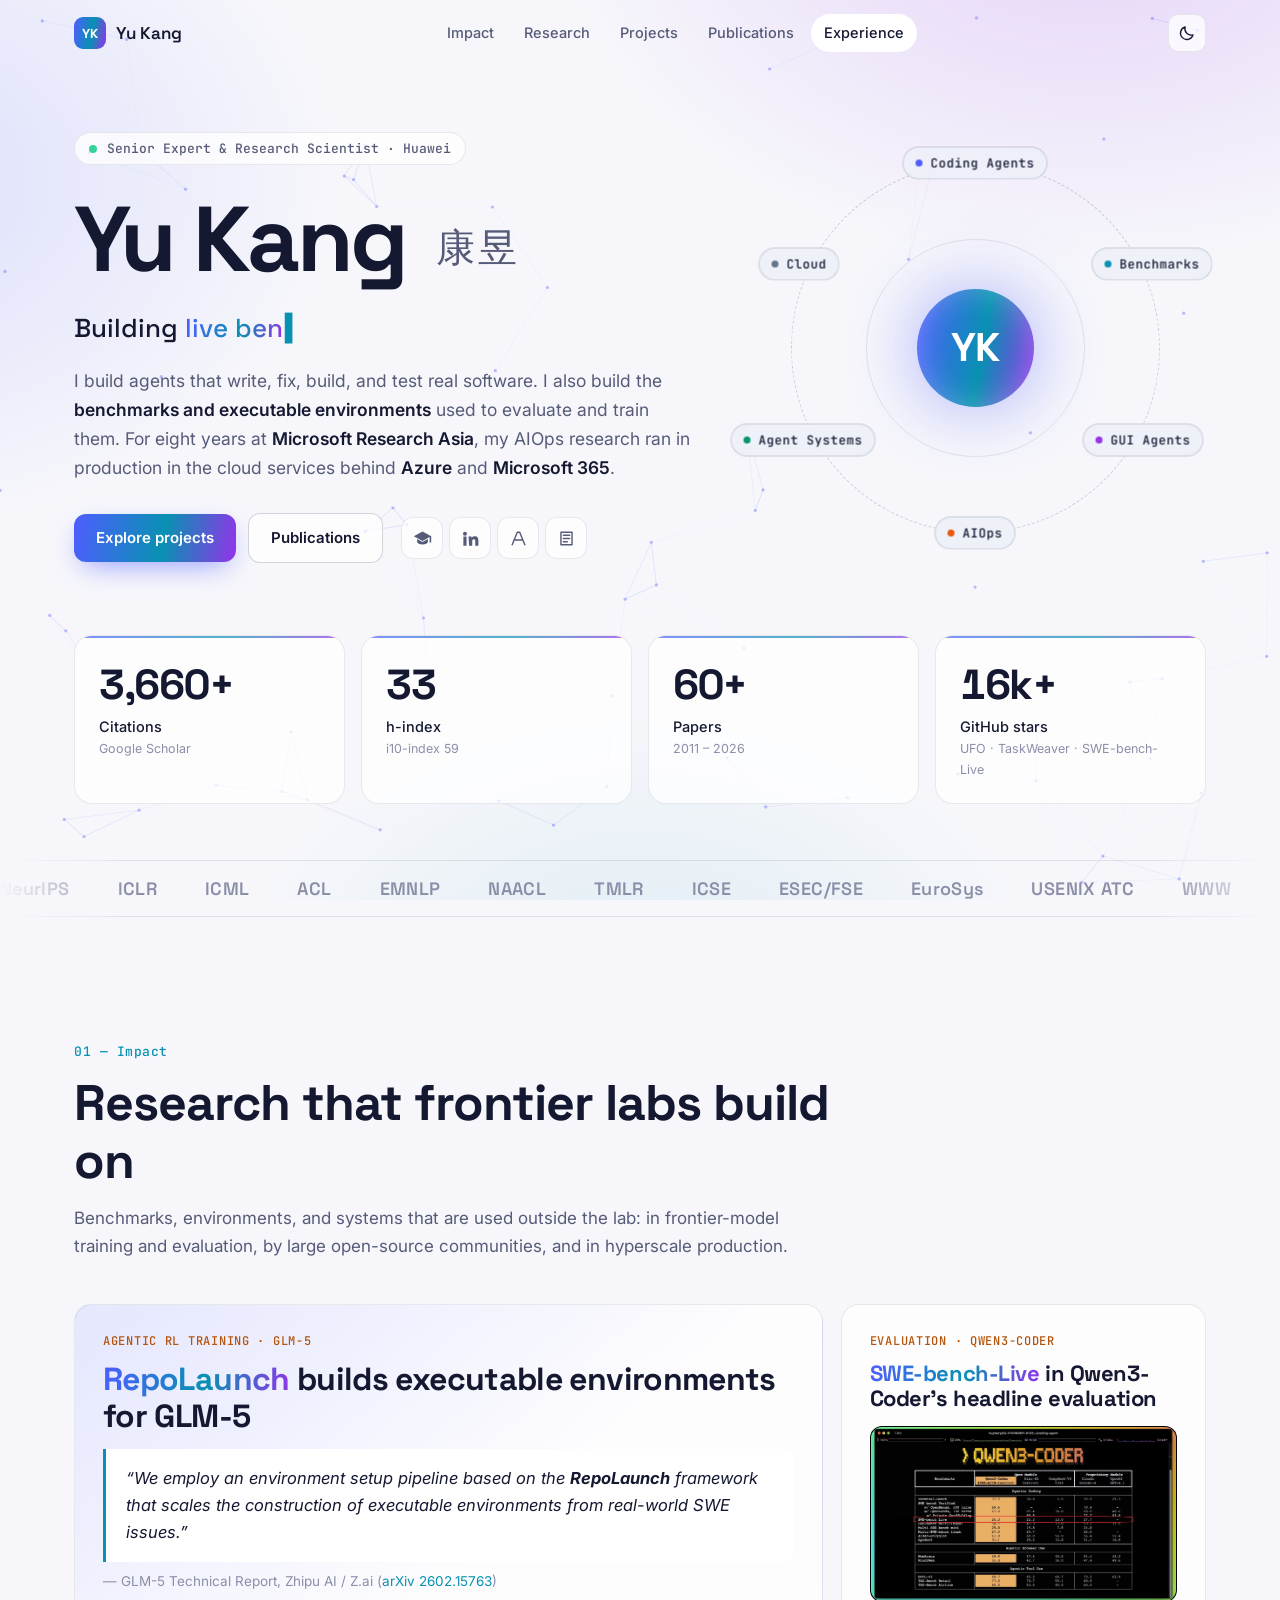
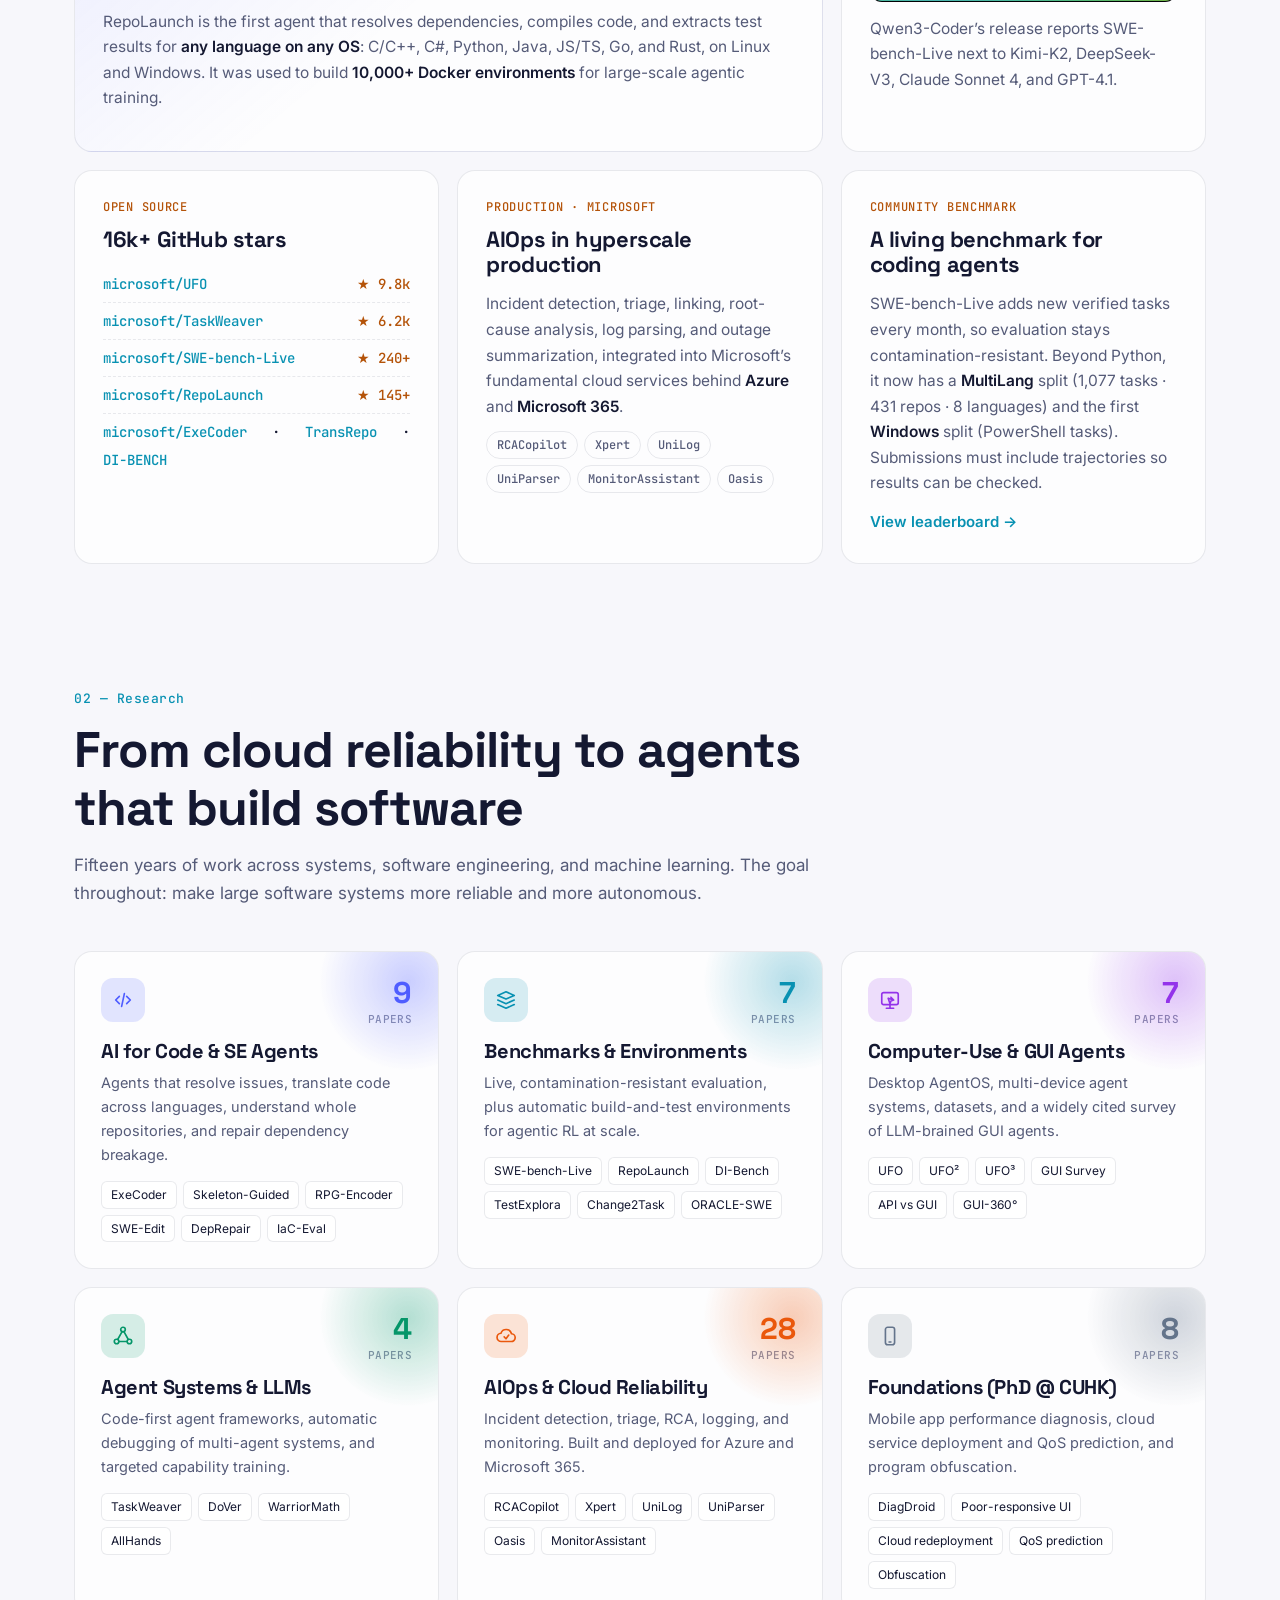
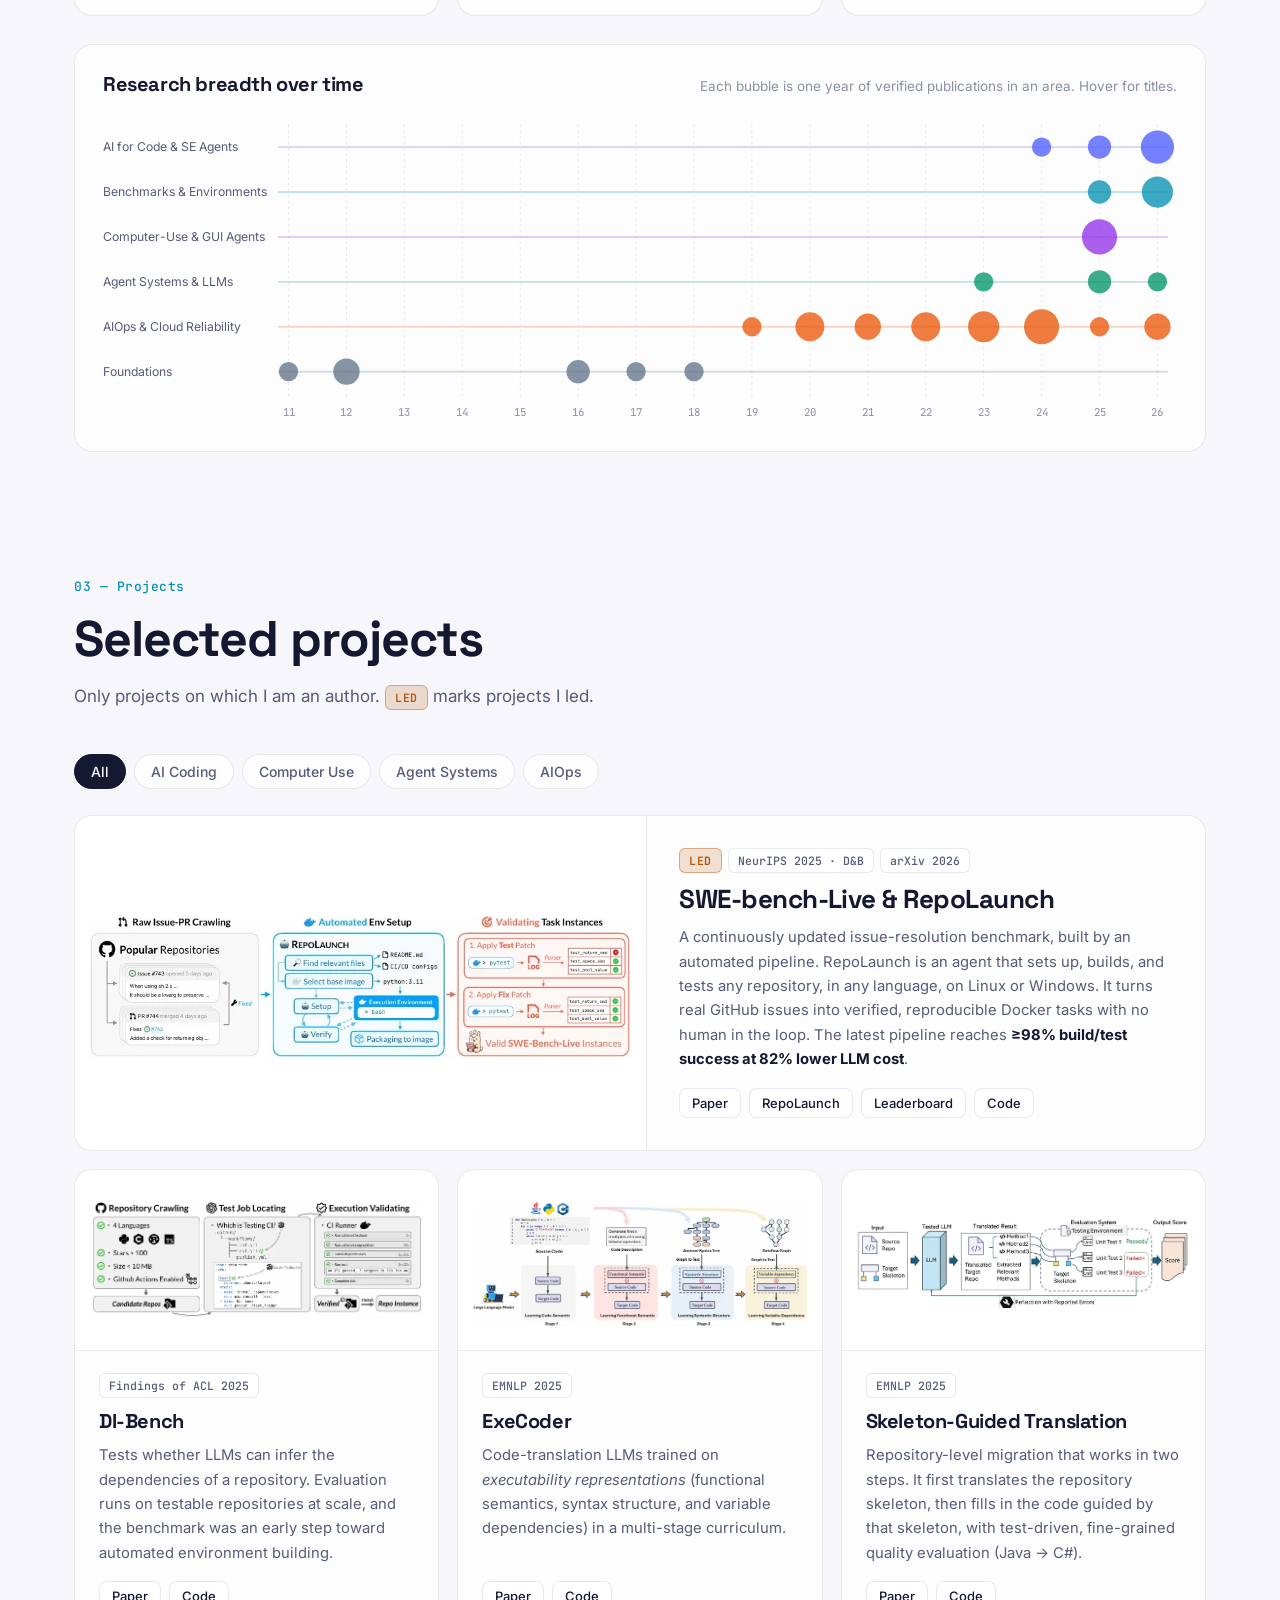
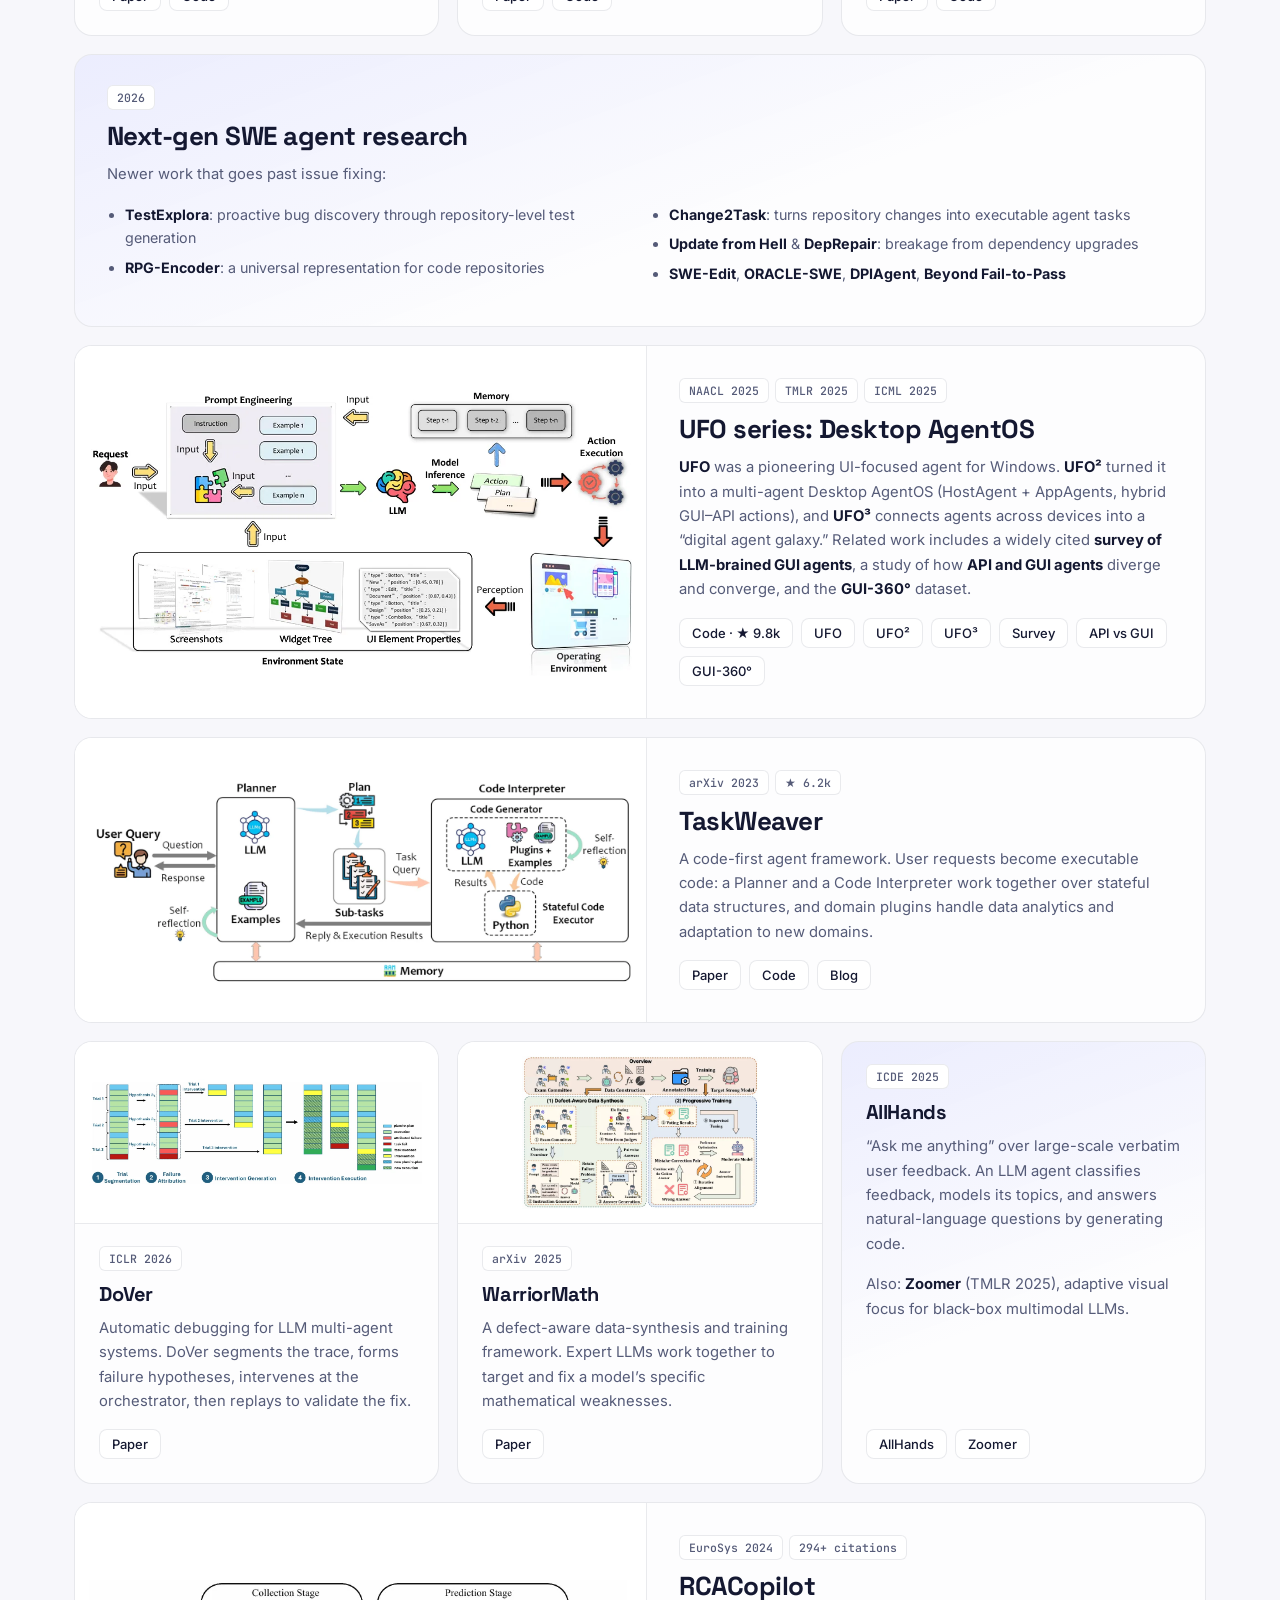
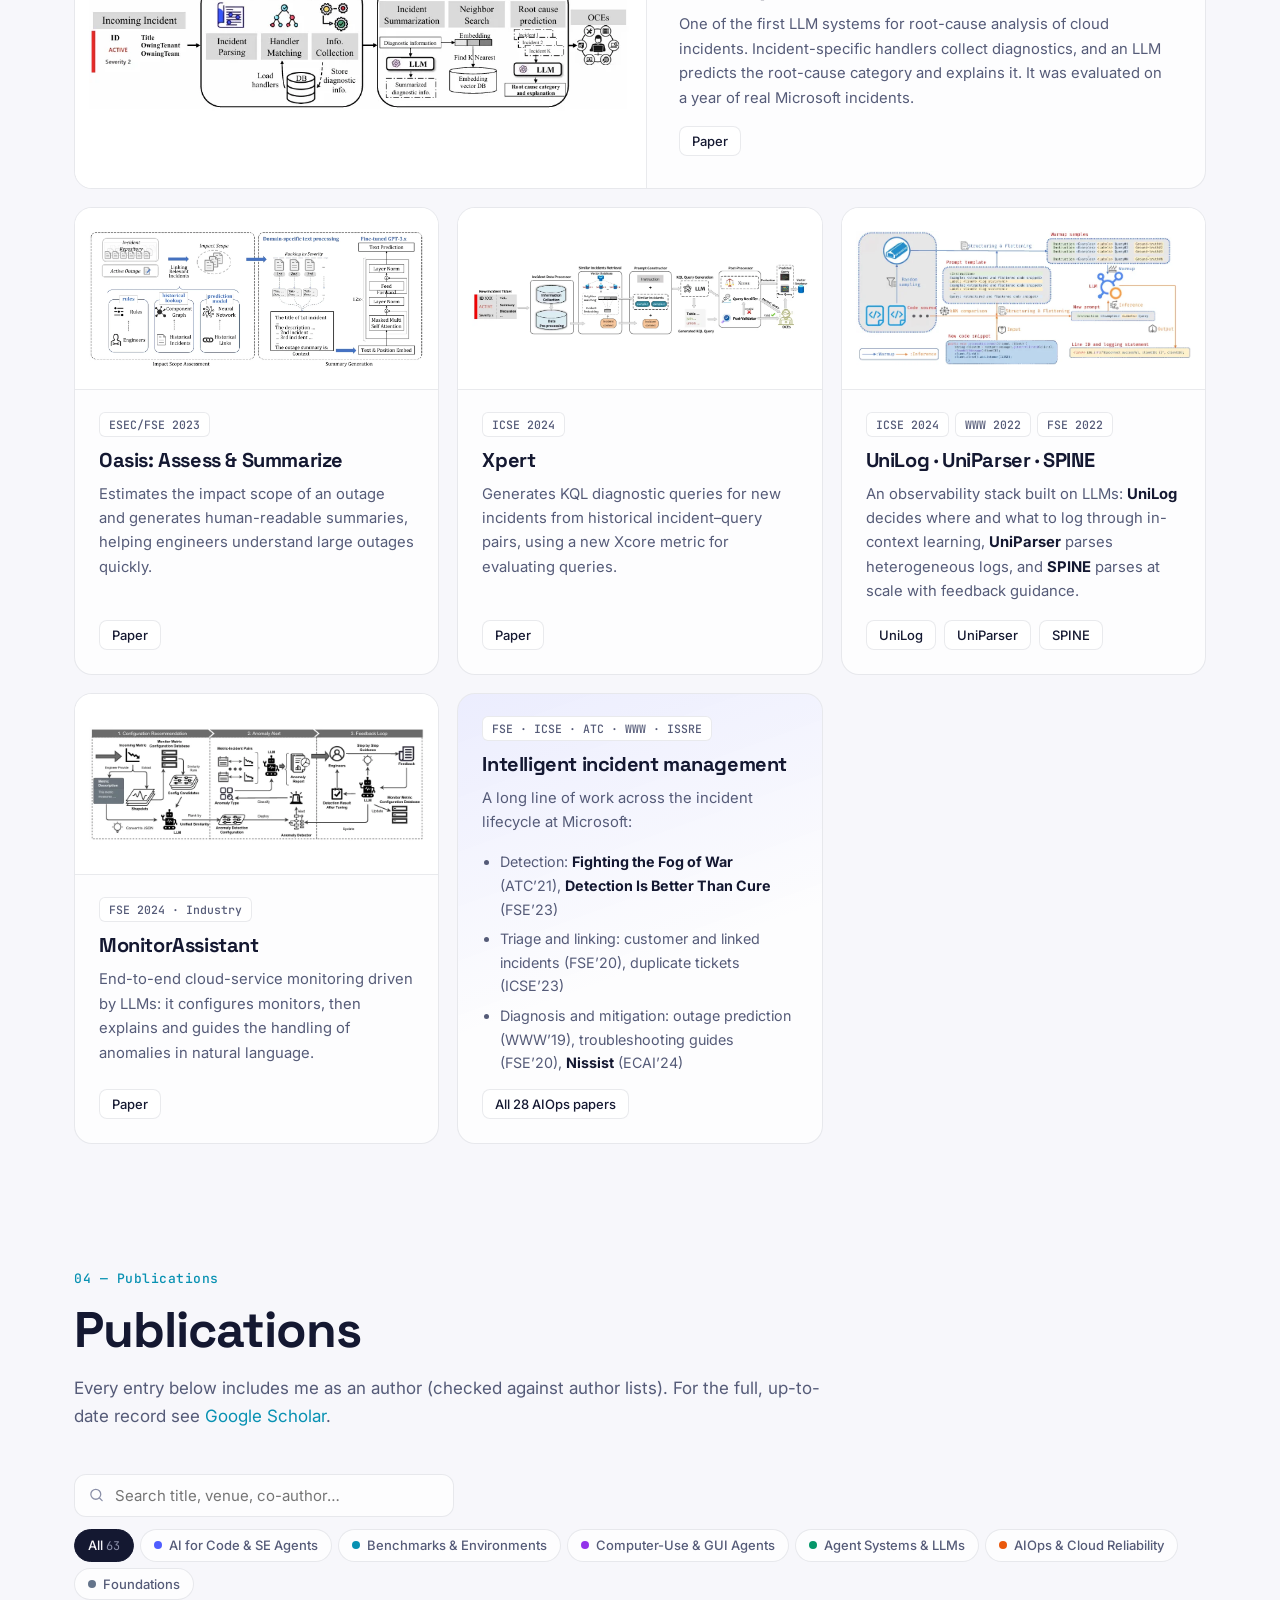
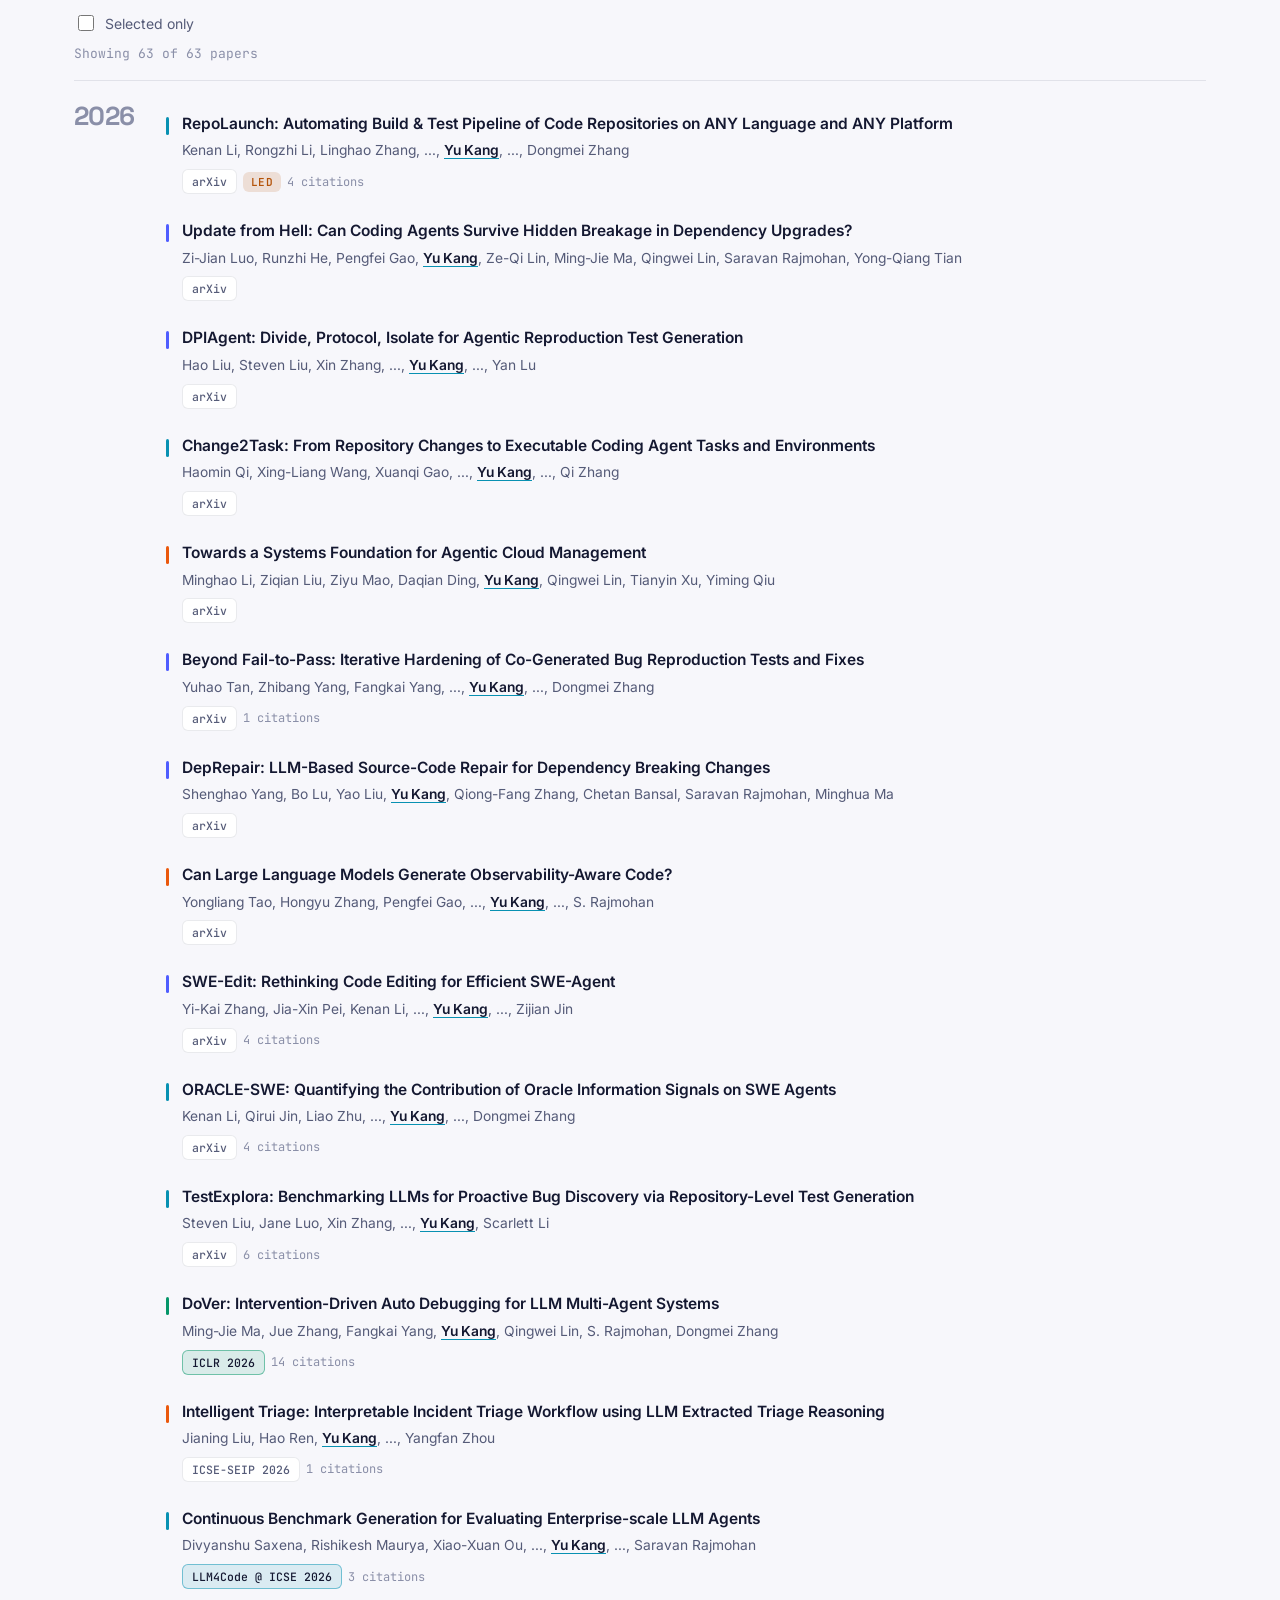
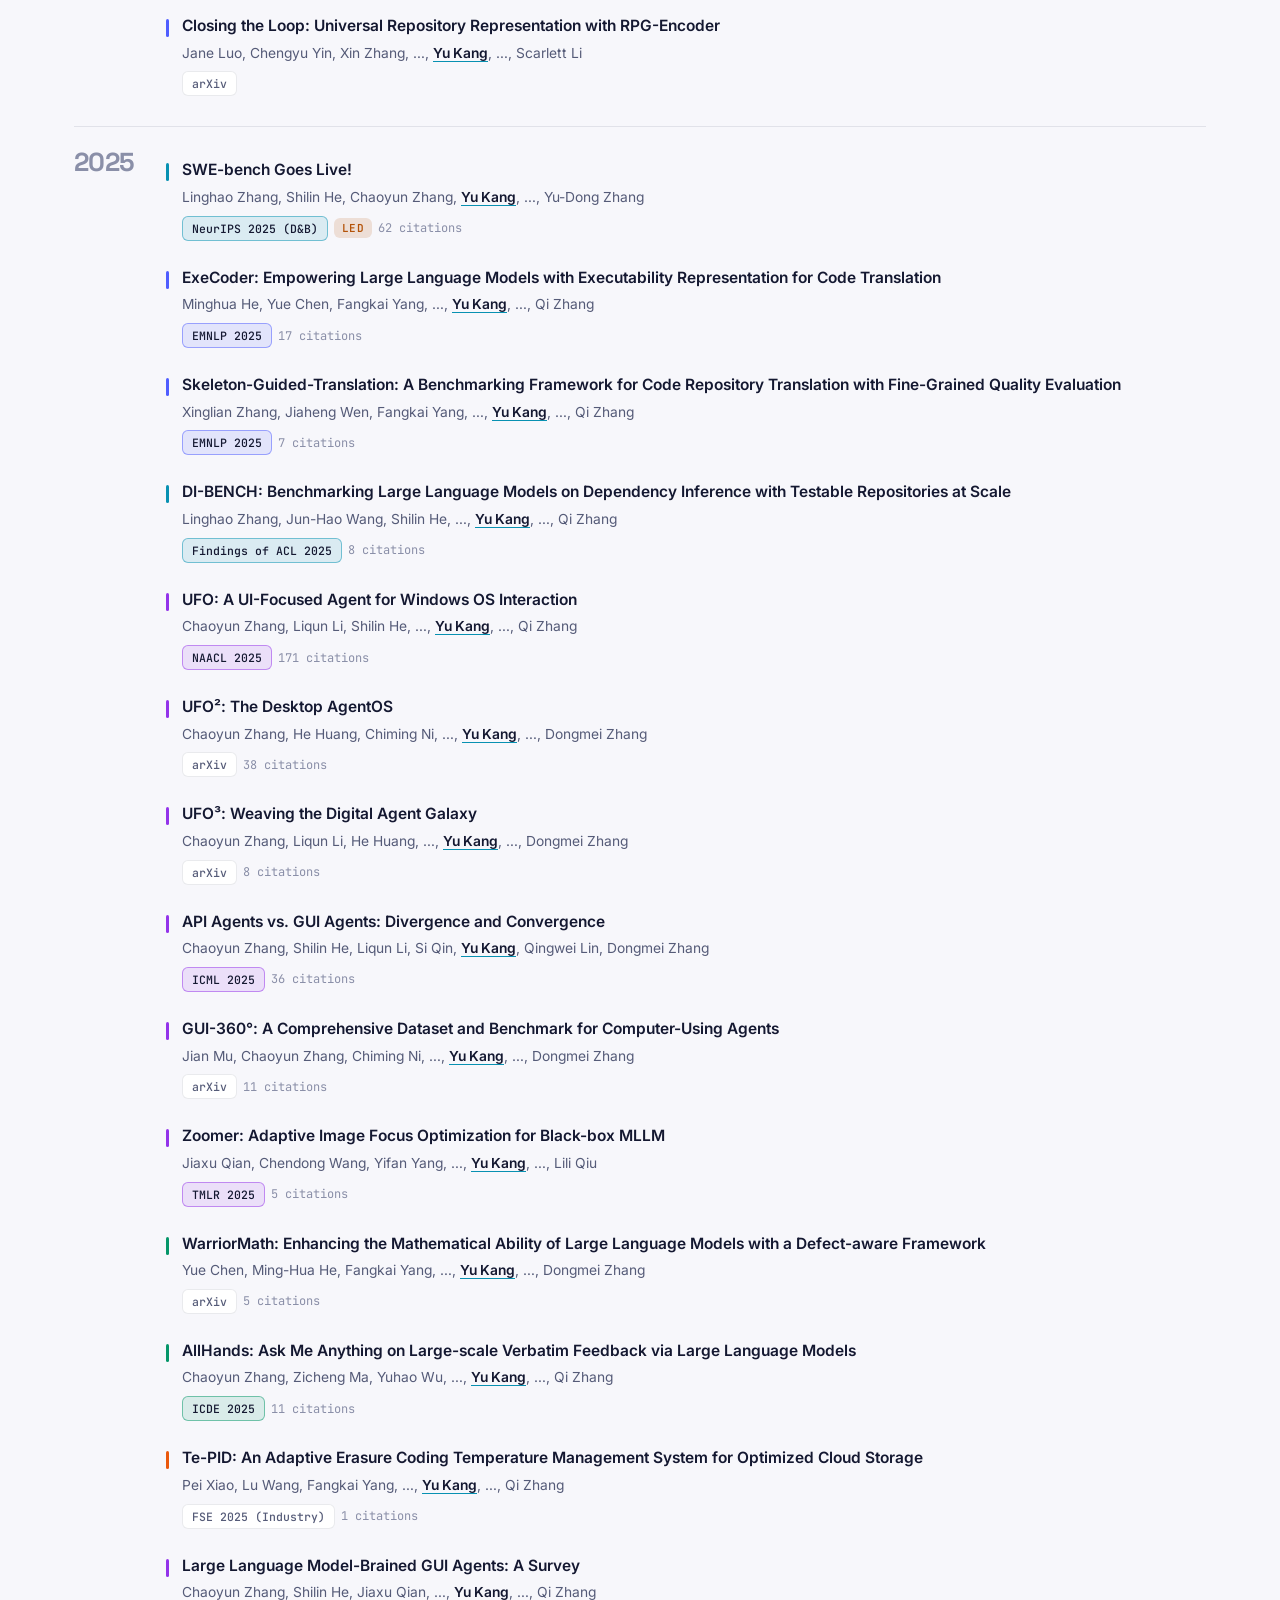
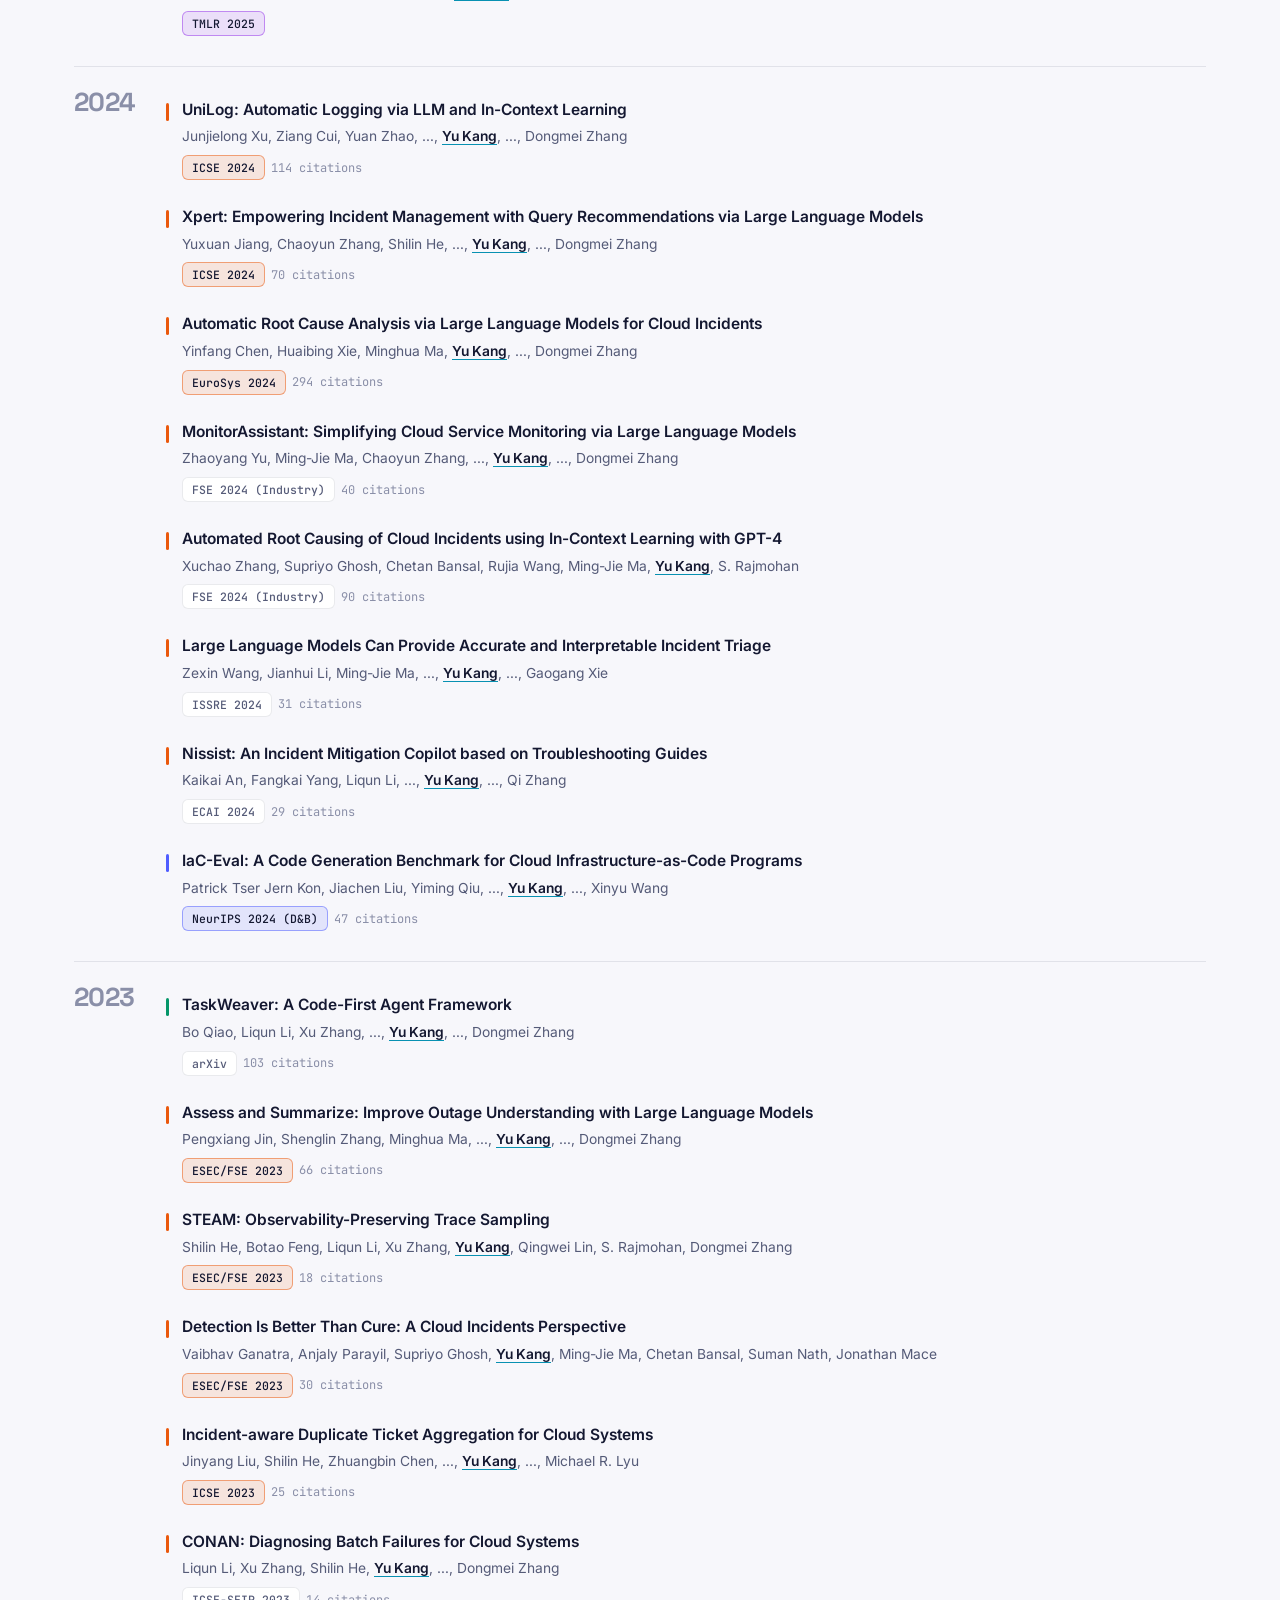
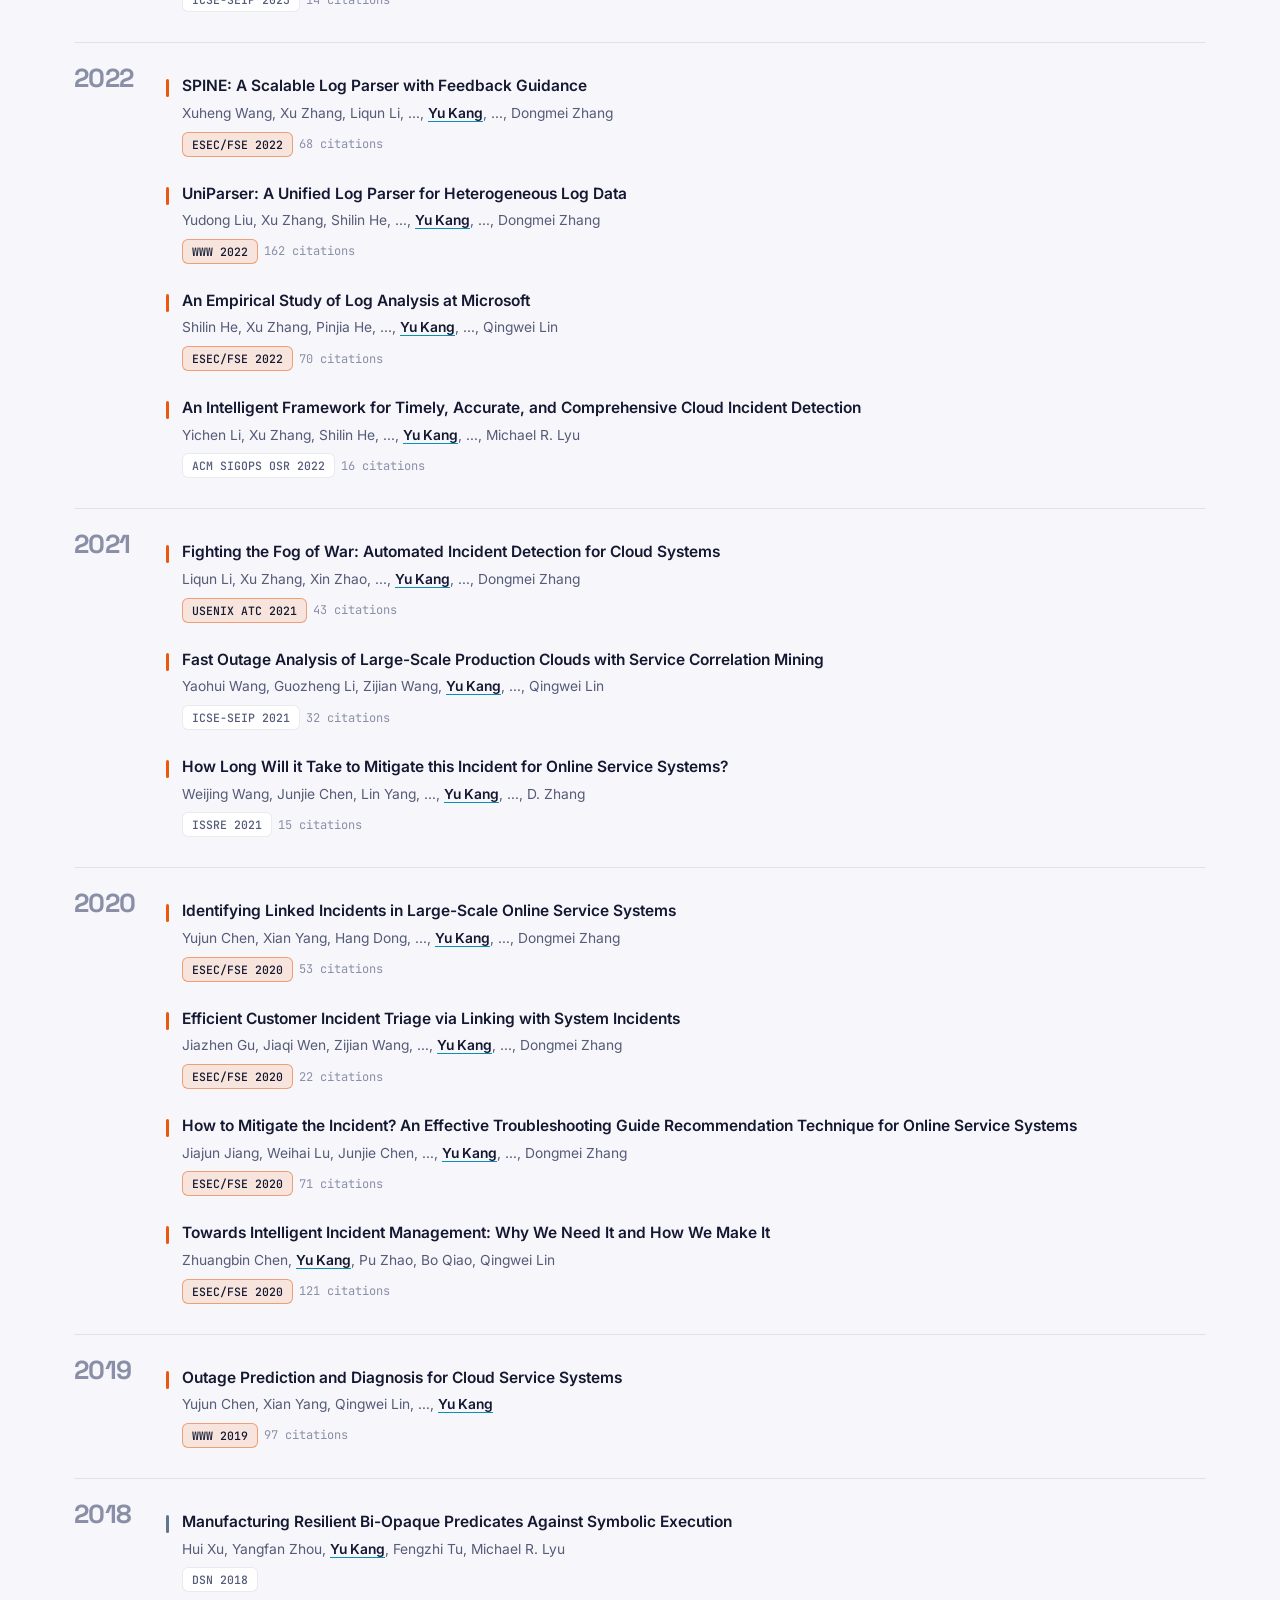
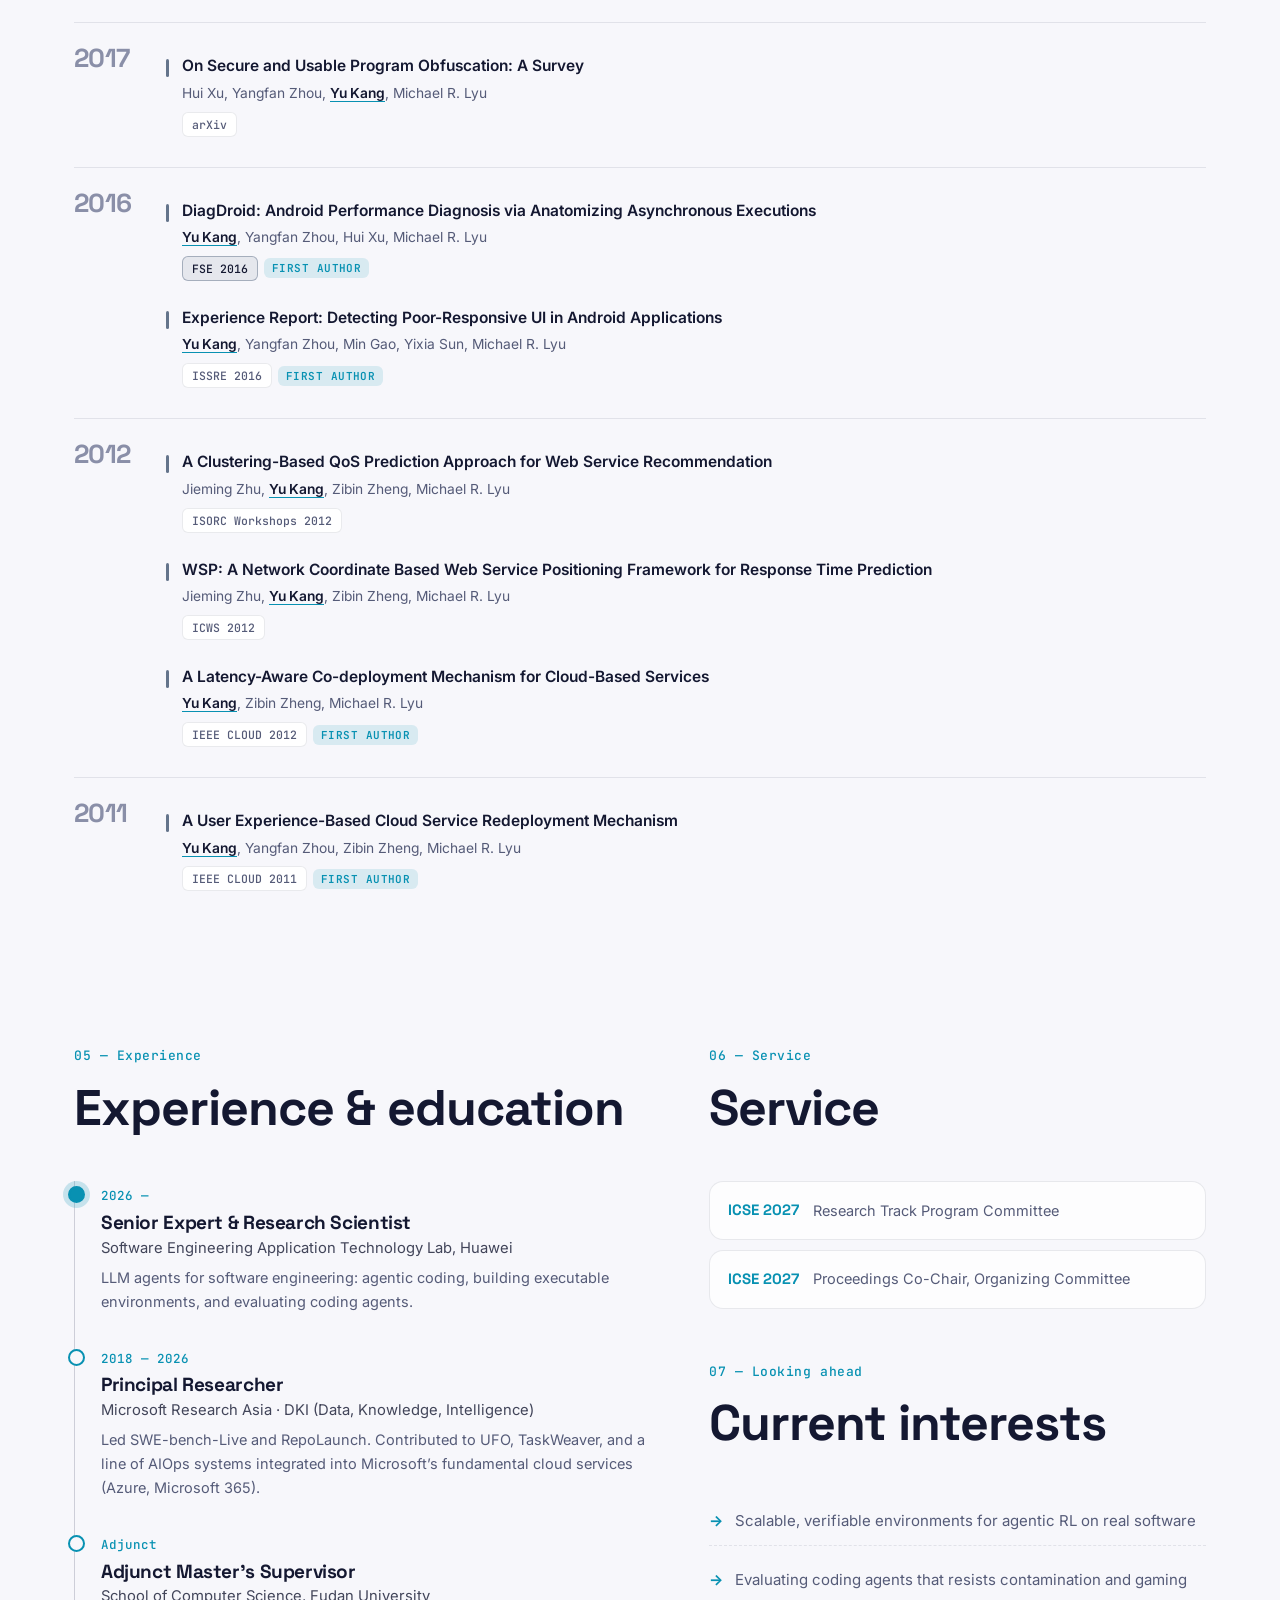
==== index.html @ 9a3a9ce0 "Personal homepage: research, projects, verified publications Co-Authored-By: Claude Opus 5 (1M conte" ====
<!DOCTYPE html>
<html lang="en" data-theme="dark">
<head>
<meta charset="utf-8">
<meta name="viewport" content="width=device-width, initial-scale=1">
<title>Yu Kang · LLM Agents for Software Engineering</title>
<meta name="description" content="Yu Kang (康昱) — Senior Expert & Research Scientist at Huawei, former Principal Researcher at Microsoft Research Asia. LLM agents for software engineering, coding-agent benchmarks, GUI agents, and AIOps.">
<meta property="og:title" content="Yu Kang · LLM Agents for Software Engineering">
<meta property="og:description" content="SWE-bench-Live · RepoLaunch · UFO · TaskWeaver · AIOps for Azure & Microsoft 365">
<meta property="og:image" content="assets/img/swebench-live.webp">
<link rel="icon" href="data:image/svg+xml,<svg xmlns='http://www.w3.org/2000/svg' viewBox='0 0 64 64'><defs><linearGradient id='g' x1='0' y1='0' x2='1' y2='1'><stop offset='0' stop-color='%236d7cff'/><stop offset='1' stop-color='%2322d3ee'/></linearGradient></defs><rect width='64' height='64' rx='16' fill='url(%23g)'/><text x='32' y='43' font-family='Arial' font-weight='700' font-size='28' text-anchor='middle' fill='white'>YK</text></svg>">
<link rel="preconnect" href="https://fonts.googleapis.com">
<link rel="preconnect" href="https://fonts.gstatic.com" crossorigin>
<link href="https://fonts.googleapis.com/css2?family=Inter:wght@400;500;600&family=JetBrains+Mono:wght@400;500&family=Space+Grotesk:wght@500;600;700&display=swap" rel="stylesheet">
<link rel="stylesheet" href="assets/css/style.css">
</head>
<body>

<canvas id="net" aria-hidden="true"></canvas>

<header class="nav" id="nav">
  <a class="brand" href="#top"><span class="brand-mark">YK</span><span>Yu Kang</span></a>
  <nav class="nav-links" id="navLinks">
    <a href="#impact">Impact</a>
    <a href="#research">Research</a>
    <a href="#projects">Projects</a>
    <a href="#publications">Publications</a>
    <a href="#experience">Experience</a>
  </nav>
  <div class="nav-actions">
    <button class="icon-btn" id="themeBtn" aria-label="Toggle color theme">
      <svg class="i-sun" viewBox="0 0 24 24"><circle cx="12" cy="12" r="4.5"/><path d="M12 2v2.5M12 19.5V22M2 12h2.5M19.5 12H22M4.9 4.9l1.8 1.8M17.3 17.3l1.8 1.8M4.9 19.1l1.8-1.8M17.3 6.7l1.8-1.8"/></svg>
      <svg class="i-moon" viewBox="0 0 24 24"><path d="M20 14.5A8.5 8.5 0 0 1 9.5 4a8.5 8.5 0 1 0 10.5 10.5z"/></svg>
    </button>
    <button class="icon-btn menu-btn" id="menuBtn" aria-label="Open menu"><svg viewBox="0 0 24 24"><path d="M4 7h16M4 12h16M4 17h16"/></svg></button>
  </div>
</header>

<main id="top">

<!-- ============ HERO ============ -->
<section class="hero">
  <div class="wrap hero-grid">
    <div class="hero-text">
      <p class="eyebrow reveal"><span class="pulse"></span> Senior Expert &amp; Research Scientist · Huawei</p>
      <h1 class="reveal">Yu Kang <span class="cn">康昱</span></h1>
      <p class="hero-rotator reveal">Building <span id="rotator" class="grad-text">LLM agents for software engineering</span><span class="caret">▍</span></p>
      <p class="hero-lede reveal">
        I build agents that write, fix, build, and test real software. I also build the
        <strong>benchmarks and executable environments</strong> used to evaluate and train them.
        For eight years at <strong>Microsoft Research Asia</strong>, my AIOps research ran in production in the cloud services behind
        <strong>Azure</strong> and <strong>Microsoft&nbsp;365</strong>.
      </p>
      <div class="hero-cta reveal">
        <a class="btn primary" href="#projects">Explore projects</a>
        <a class="btn ghost" href="#publications">Publications</a>
        <div class="socials">
          <a href="https://scholar.google.com/citations?user=M_lzR_0AAAAJ" target="_blank" rel="noopener" aria-label="Google Scholar" title="Google Scholar"><svg viewBox="0 0 24 24"><path d="M12 3 1 9l11 6 9-4.9V17h2V9L12 3zm-6.8 9.7V16c0 1.9 3 3.5 6.8 3.5s6.8-1.6 6.8-3.5v-3.3L12 16.4l-6.8-3.7z" fill="currentColor" stroke="none"/></svg></a>
          <a href="https://www.linkedin.com/in/yu-kang/" target="_blank" rel="noopener" aria-label="LinkedIn" title="LinkedIn"><svg viewBox="0 0 24 24"><path d="M4.98 3.5a2.5 2.5 0 1 1 0 5 2.5 2.5 0 0 1 0-5zM3 9.5h4V21H3zM9.5 9.5h3.8v1.6h.1c.5-1 1.8-2 3.8-2 4 0 4.8 2.6 4.8 6V21h-4v-5.2c0-1.3 0-2.9-1.8-2.9s-2 1.4-2 2.8V21h-4z" fill="currentColor" stroke="none"/></svg></a>
          <a href="https://www.alphaxiv.org/@yu-kang" target="_blank" rel="noopener" aria-label="alphaXiv" title="alphaXiv"><svg viewBox="0 0 24 24"><path d="M4 20 10.5 4h3L20 20M7 14h10"/></svg></a>
          <a href="https://conf.researchr.org/profile/icse-2027/yukang" target="_blank" rel="noopener" aria-label="researchr profile" title="ICSE 2027 profile"><svg viewBox="0 0 24 24"><path d="M5 4h14v16H5zM8 8h8M8 12h8M8 16h5"/></svg></a>
        </div>
      </div>
    </div>
    <div class="hero-card reveal">
      <div class="orbit">
        <div class="orbit-core"><span>YK</span></div>
        <span class="orb o1">Coding Agents</span>
        <span class="orb o2">Benchmarks</span>
        <span class="orb o3">GUI Agents</span>
        <span class="orb o4">AIOps</span>
        <span class="orb o5">Agent Systems</span>
        <span class="orb o6">Cloud</span>
      </div>
    </div>
  </div>

  <div class="wrap stats">
    <div class="stat reveal"><b data-count="3660" data-suffix="+">0</b><span>Citations<small>Google Scholar</small></span></div>
    <div class="stat reveal"><b data-count="33">0</b><span>h-index<small>i10-index 59</small></span></div>
    <div class="stat reveal"><b data-count="60" data-suffix="+">0</b><span>Papers<small>2011 – 2026</small></span></div>
    <div class="stat reveal"><b data-count="16" data-suffix="k+">0</b><span>GitHub stars<small>UFO · TaskWeaver · SWE-bench-Live</small></span></div>
  </div>

  <div class="marquee" aria-label="Publication venues">
    <div class="marquee-track">
      <span>NeurIPS</span><span>ICLR</span><span>ICML</span><span>ACL</span><span>EMNLP</span><span>NAACL</span><span>TMLR</span><span>ICSE</span><span>ESEC/FSE</span><span>EuroSys</span><span>USENIX ATC</span><span>WWW</span><span>ICDE</span><span>ISSRE</span><span>DSN</span><span>ECAI</span><span>IEEE CLOUD</span><span>ICWS</span>
      <span>NeurIPS</span><span>ICLR</span><span>ICML</span><span>ACL</span><span>EMNLP</span><span>NAACL</span><span>TMLR</span><span>ICSE</span><span>ESEC/FSE</span><span>EuroSys</span><span>USENIX ATC</span><span>WWW</span><span>ICDE</span><span>ISSRE</span><span>DSN</span><span>ECAI</span><span>IEEE CLOUD</span><span>ICWS</span>
    </div>
  </div>
</section>

<!-- ============ IMPACT ============ -->
<section id="impact" class="section">
  <div class="wrap">
    <div class="sec-head reveal">
      <span class="sec-kicker">01 — Impact</span>
      <h2>Research that frontier labs build on</h2>
      <p>Benchmarks, environments, and systems that are used outside the lab: in frontier-model training and evaluation, by large open-source communities, and in hyperscale production.</p>
    </div>

    <div class="impact-grid">
      <article class="impact big reveal">
        <div class="impact-tag">Agentic RL training · GLM-5</div>
        <h3><span class="grad-text">RepoLaunch</span> builds executable environments for GLM-5</h3>
        <blockquote>“We employ an environment setup pipeline based on the <b>RepoLaunch</b> framework that scales the construction of executable environments from real-world SWE issues.”</blockquote>
        <p class="cite">— GLM-5 Technical Report, Zhipu AI / Z.ai (<a href="https://arxiv.org/abs/2602.15763" target="_blank" rel="noopener">arXiv 2602.15763</a>)</p>
        <p>RepoLaunch is the first agent that resolves dependencies, compiles code, and extracts test results for <b>any language on any OS</b>: C/C++, C#, Python, Java, JS/TS, Go, and Rust, on Linux and Windows. It was used to build <b>10,000+ Docker environments</b> for large-scale agentic training.</p>
      </article>

      <article class="impact reveal">
        <div class="impact-tag">Evaluation · Qwen3-Coder</div>
        <h3><span class="grad-text">SWE-bench-Live</span> in Qwen3-Coder’s headline evaluation</h3>
        <figure class="shot"><img src="assets/img/qwen3-coder-swebench-live.webp" alt="Qwen3-Coder release benchmark table including an SWE-bench Live row" loading="lazy"></figure>
        <p>Qwen3-Coder’s release reports SWE-bench-Live next to Kimi-K2, DeepSeek-V3, Claude Sonnet 4, and GPT-4.1.</p>
      </article>

      <article class="impact reveal">
        <div class="impact-tag">Open source</div>
        <h3>16k+ GitHub stars</h3>
        <ul class="repo-list">
          <li><a href="https://github.com/microsoft/UFO" target="_blank" rel="noopener">microsoft/UFO</a><span>★ 9.8k</span></li>
          <li><a href="https://github.com/microsoft/TaskWeaver" target="_blank" rel="noopener">microsoft/TaskWeaver</a><span>★ 6.2k</span></li>
          <li><a href="https://github.com/microsoft/SWE-bench-Live" target="_blank" rel="noopener">microsoft/SWE-bench-Live</a><span>★ 240+</span></li>
          <li><a href="https://github.com/microsoft/RepoLaunch" target="_blank" rel="noopener">microsoft/RepoLaunch</a><span>★ 145+</span></li>
          <li><a href="https://github.com/microsoft/ExeCoder" target="_blank" rel="noopener">microsoft/ExeCoder</a> · <a href="https://github.com/microsoft/TransRepo" target="_blank" rel="noopener">TransRepo</a> · <a href="https://github.com/microsoft/DI-BENCH" target="_blank" rel="noopener">DI-BENCH</a></li>
        </ul>
      </article>

      <article class="impact reveal">
        <div class="impact-tag">Production · Microsoft</div>
        <h3>AIOps in hyperscale production</h3>
        <p>Incident detection, triage, linking, root-cause analysis, log parsing, and outage summarization, integrated into Microsoft’s fundamental cloud services behind <b>Azure</b> and <b>Microsoft 365</b>.</p>
        <div class="chips"><span>RCACopilot</span><span>Xpert</span><span>UniLog</span><span>UniParser</span><span>MonitorAssistant</span><span>Oasis</span></div>
      </article>

      <article class="impact reveal">
        <div class="impact-tag">Community benchmark</div>
        <h3>A living benchmark for coding agents</h3>
        <p>SWE-bench-Live adds new verified tasks every month, so evaluation stays contamination-resistant. Beyond Python, it now has a <b>MultiLang</b> split (1,077 tasks · 431 repos · 8 languages) and the first <b>Windows</b> split (PowerShell tasks). Submissions must include trajectories so results can be checked.</p>
        <a class="link-arrow" href="https://swe-bench-live.github.io/" target="_blank" rel="noopener">View leaderboard</a>
      </article>
    </div>
  </div>
</section>

<!-- ============ RESEARCH ============ -->
<section id="research" class="section">
  <div class="wrap">
    <div class="sec-head reveal">
      <span class="sec-kicker">02 — Research</span>
      <h2>From cloud reliability to agents that build software</h2>
      <p>Fifteen years of work across systems, software engineering, and machine learning. The goal throughout: make large software systems more reliable and more autonomous.</p>
    </div>

    <div class="areas" id="areas"></div>

    <div class="river reveal">
      <div class="river-head">
        <h3>Research breadth over time</h3>
        <p>Each bubble is one year of verified publications in an area. Hover for titles.</p>
      </div>
      <div class="river-scroll"><svg id="riverSvg" role="img" aria-label="Publications per research area per year"></svg></div>
      <div class="river-tip" id="riverTip" hidden></div>
    </div>
  </div>
</section>

<!-- ============ PROJECTS ============ -->
<section id="projects" class="section">
  <div class="wrap">
    <div class="sec-head reveal">
      <span class="sec-kicker">03 — Projects</span>
      <h2>Selected projects</h2>
      <p>Only projects on which I am an author. <span class="role lead">Led</span> marks projects I led.</p>
    </div>

    <div class="proj-tabs reveal" role="tablist" id="projTabs">
      <button class="on" data-f="all">All</button>
      <button data-f="coding">AI Coding</button>
      <button data-f="gui">Computer Use</button>
      <button data-f="agent">Agent Systems</button>
      <button data-f="aiops">AIOps</button>
    </div>

    <div class="projects" id="projects-grid">

      <article class="proj wide reveal" data-g="coding">
        <div class="proj-media"><img src="assets/img/swebench-live.webp" alt="SWE-bench-Live pipeline: issue crawling, RepoLaunch environment setup, task validation" loading="lazy"></div>
        <div class="proj-body">
          <div class="proj-meta"><span class="role lead">Led</span><span class="venue">NeurIPS 2025 · D&amp;B</span><span class="venue">arXiv 2026</span></div>
          <h3>SWE-bench-Live &amp; RepoLaunch</h3>
          <p>A continuously updated issue-resolution benchmark, built by an automated pipeline. RepoLaunch is an agent that sets up, builds, and tests any repository, in any language, on Linux or Windows. It turns real GitHub issues into verified, reproducible Docker tasks with no human in the loop. The latest pipeline reaches <b>≥98% build/test success at 82% lower LLM cost</b>.</p>
          <div class="proj-links">
            <a href="https://arxiv.org/abs/2505.23419" target="_blank" rel="noopener">Paper</a>
            <a href="https://arxiv.org/abs/2603.05026" target="_blank" rel="noopener">RepoLaunch</a>
            <a href="https://swe-bench-live.github.io/" target="_blank" rel="noopener">Leaderboard</a>
            <a href="https://github.com/microsoft/SWE-bench-Live" target="_blank" rel="noopener">Code</a>
          </div>
        </div>
      </article>

      <article class="proj reveal" data-g="coding">
        <div class="proj-media"><img src="assets/img/di-bench.webp" alt="DI-Bench overview" loading="lazy"></div>
        <div class="proj-body">
          <div class="proj-meta"><span class="venue">Findings of ACL 2025</span></div>
          <h3>DI-Bench</h3>
          <p>Tests whether LLMs can infer the dependencies of a repository. Evaluation runs on testable repositories at scale, and the benchmark was an early step toward automated environment building.</p>
          <div class="proj-links"><a href="https://arxiv.org/abs/2501.13699" target="_blank" rel="noopener">Paper</a><a href="https://github.com/microsoft/DI-BENCH" target="_blank" rel="noopener">Code</a></div>
        </div>
      </article>

      <article class="proj reveal" data-g="coding">
        <div class="proj-media"><img src="assets/img/execoder.webp" alt="ExeCoder training pipeline" loading="lazy"></div>
        <div class="proj-body">
          <div class="proj-meta"><span class="venue">EMNLP 2025</span></div>
          <h3>ExeCoder</h3>
          <p>Code-translation LLMs trained on <em>executability representations</em> (functional semantics, syntax structure, and variable dependencies) in a multi-stage curriculum.</p>
          <div class="proj-links"><a href="https://arxiv.org/abs/2501.18460" target="_blank" rel="noopener">Paper</a><a href="https://github.com/microsoft/ExeCoder" target="_blank" rel="noopener">Code</a></div>
        </div>
      </article>

      <article class="proj reveal" data-g="coding">
        <div class="proj-media"><img src="assets/img/skeleton-translation.webp" alt="Skeleton-guided repository translation" loading="lazy"></div>
        <div class="proj-body">
          <div class="proj-meta"><span class="venue">EMNLP 2025</span></div>
          <h3>Skeleton-Guided Translation</h3>
          <p>Repository-level migration that works in two steps. It first translates the repository skeleton, then fills in the code guided by that skeleton, with test-driven, fine-grained quality evaluation (Java → C#).</p>
          <div class="proj-links"><a href="https://arxiv.org/abs/2501.16050" target="_blank" rel="noopener">Paper</a><a href="https://github.com/microsoft/TransRepo" target="_blank" rel="noopener">Code</a></div>
        </div>
      </article>

      <article class="proj wide textonly reveal" data-g="coding">
        <div class="proj-body only-text">
          <div class="proj-meta"><span class="venue">2026</span></div>
          <h3>Next-gen SWE agent research</h3>
          <p>Newer work that goes past issue fixing:</p>
          <ul class="mini">
            <li><b>TestExplora</b>: proactive bug discovery through repository-level test generation</li>
            <li><b>RPG-Encoder</b>: a universal representation for code repositories</li>
            <li><b>Change2Task</b>: turns repository changes into executable agent tasks</li>
            <li><b>Update from Hell</b> &amp; <b>DepRepair</b>: breakage from dependency upgrades</li>
            <li><b>SWE-Edit</b>, <b>ORACLE-SWE</b>, <b>DPIAgent</b>, <b>Beyond Fail-to-Pass</b></li>
          </ul>
        </div>
      </article>

      <article class="proj wide reveal" data-g="gui">
        <div class="proj-media contain"><img src="assets/img/gui-agent-survey.webp" alt="Evolution of LLM-brained GUI agents" loading="lazy"></div>
        <div class="proj-body">
          <div class="proj-meta"><span class="venue">NAACL 2025</span><span class="venue">TMLR 2025</span><span class="venue">ICML 2025</span></div>
          <h3>UFO series: Desktop AgentOS</h3>
          <p><b>UFO</b> was a pioneering UI-focused agent for Windows. <b>UFO²</b> turned it into a multi-agent Desktop AgentOS (HostAgent + AppAgents, hybrid GUI–API actions), and <b>UFO³</b> connects agents across devices into a “digital agent galaxy.” Related work includes a widely cited <b>survey of LLM-brained GUI agents</b>, a study of how <b>API and GUI agents</b> diverge and converge, and the <b>GUI-360°</b> dataset.</p>
          <div class="proj-links">
            <a href="https://github.com/microsoft/UFO" target="_blank" rel="noopener">Code · ★ 9.8k</a>
            <a href="https://arxiv.org/abs/2402.07939" target="_blank" rel="noopener">UFO</a>
            <a href="https://arxiv.org/abs/2504.14603" target="_blank" rel="noopener">UFO²</a>
            <a href="https://arxiv.org/abs/2511.11332" target="_blank" rel="noopener">UFO³</a>
            <a href="https://arxiv.org/abs/2411.18279" target="_blank" rel="noopener">Survey</a>
            <a href="https://arxiv.org/abs/2503.11069" target="_blank" rel="noopener">API vs GUI</a>
            <a href="https://arxiv.org/abs/2511.04307" target="_blank" rel="noopener">GUI-360°</a>
          </div>
        </div>
      </article>


      <article class="proj wide reveal" data-g="agent">
        <div class="proj-media"><img src="assets/img/taskweaver.webp" alt="TaskWeaver architecture" loading="lazy"></div>
        <div class="proj-body">
          <div class="proj-meta"><span class="venue">arXiv 2023</span><span class="venue">★ 6.2k</span></div>
          <h3>TaskWeaver</h3>
          <p>A code-first agent framework. User requests become executable code: a Planner and a Code Interpreter work together over stateful data structures, and domain plugins handle data analytics and adaptation to new domains.</p>
          <div class="proj-links"><a href="https://arxiv.org/abs/2311.17541" target="_blank" rel="noopener">Paper</a><a href="https://github.com/microsoft/TaskWeaver" target="_blank" rel="noopener">Code</a><a href="https://www.microsoft.com/en-us/research/blog/taskweaver-a-code-first-agent-framework-for-efficient-data-analytics-and-domain-adaptation/" target="_blank" rel="noopener">Blog</a></div>
        </div>
      </article>

      <article class="proj reveal" data-g="agent">
        <div class="proj-media"><img src="assets/img/dover.webp" alt="DoVer intervention-driven debugging pipeline" loading="lazy"></div>
        <div class="proj-body">
          <div class="proj-meta"><span class="venue">ICLR 2026</span></div>
          <h3>DoVer</h3>
          <p>Automatic debugging for LLM multi-agent systems. DoVer segments the trace, forms failure hypotheses, intervenes at the orchestrator, then replays to validate the fix.</p>
          <div class="proj-links"><a href="https://arxiv.org/abs/2512.06749" target="_blank" rel="noopener">Paper</a></div>
        </div>
      </article>

      <article class="proj reveal" data-g="agent">
        <div class="proj-media"><img src="assets/img/warriormath.webp" alt="WarriorMath framework" loading="lazy"></div>
        <div class="proj-body">
          <div class="proj-meta"><span class="venue">arXiv 2025</span></div>
          <h3>WarriorMath</h3>
          <p>A defect-aware data-synthesis and training framework. Expert LLMs work together to target and fix a model’s specific mathematical weaknesses.</p>
          <div class="proj-links"><a href="https://arxiv.org/abs/2508.01245" target="_blank" rel="noopener">Paper</a></div>
        </div>
      </article>

            <article class="proj reveal" data-g="agent">
        <div class="proj-body only-text">
          <div class="proj-meta"><span class="venue">ICDE 2025</span></div>
          <h3>AllHands</h3>
          <p>“Ask me anything” over large-scale verbatim user feedback. An LLM agent classifies feedback, models its topics, and answers natural-language questions by generating code.</p>
          <p>Also: <b>Zoomer</b> (TMLR 2025), adaptive visual focus for black-box multimodal LLMs.</p>
          <div class="proj-links"><a href="https://arxiv.org/abs/2403.15157" target="_blank" rel="noopener">AllHands</a><a href="https://arxiv.org/abs/2505.00742" target="_blank" rel="noopener">Zoomer</a></div>
        </div>
      </article>

      <article class="proj wide reveal" data-g="aiops">
        <div class="proj-media"><img src="assets/img/rcacopilot.webp" alt="RCACopilot pipeline" loading="lazy"></div>
        <div class="proj-body">
          <div class="proj-meta"><span class="venue">EuroSys 2024</span><span class="venue">294+ citations</span></div>
          <h3>RCACopilot</h3>
          <p>One of the first LLM systems for root-cause analysis of cloud incidents. Incident-specific handlers collect diagnostics, and an LLM predicts the root-cause category and explains it. It was evaluated on a year of real Microsoft incidents.</p>
          <div class="proj-links"><a href="https://arxiv.org/abs/2305.15778" target="_blank" rel="noopener">Paper</a></div>
        </div>
      </article>

      <article class="proj reveal" data-g="aiops">
        <div class="proj-media"><img src="assets/img/outage-summary.webp" alt="Oasis outage summarization" loading="lazy"></div>
        <div class="proj-body">
          <div class="proj-meta"><span class="venue">ESEC/FSE 2023</span></div>
          <h3>Oasis: Assess &amp; Summarize</h3>
          <p>Estimates the impact scope of an outage and generates human-readable summaries, helping engineers understand large outages quickly.</p>
          <div class="proj-links"><a href="https://arxiv.org/abs/2305.18084" target="_blank" rel="noopener">Paper</a></div>
        </div>
      </article>

      <article class="proj reveal" data-g="aiops">
        <div class="proj-media"><img src="assets/img/xpert.webp" alt="Xpert KQL query recommendation" loading="lazy"></div>
        <div class="proj-body">
          <div class="proj-meta"><span class="venue">ICSE 2024</span></div>
          <h3>Xpert</h3>
          <p>Generates KQL diagnostic queries for new incidents from historical incident–query pairs, using a new Xcore metric for evaluating queries.</p>
          <div class="proj-links"><a href="https://arxiv.org/abs/2312.11988" target="_blank" rel="noopener">Paper</a></div>
        </div>
      </article>

      <article class="proj reveal" data-g="aiops">
        <div class="proj-media"><img src="assets/img/unilog.webp" alt="UniLog in-context logging" loading="lazy"></div>
        <div class="proj-body">
          <div class="proj-meta"><span class="venue">ICSE 2024</span><span class="venue">WWW 2022</span><span class="venue">FSE 2022</span></div>
          <h3>UniLog · UniParser · SPINE</h3>
          <p>An observability stack built on LLMs: <b>UniLog</b> decides where and what to log through in-context learning, <b>UniParser</b> parses heterogeneous logs, and <b>SPINE</b> parses at scale with feedback guidance.</p>
          <div class="proj-links"><a href="https://doi.org/10.1145/3597503.3623326" target="_blank" rel="noopener">UniLog</a><a href="https://arxiv.org/abs/2202.06569" target="_blank" rel="noopener">UniParser</a><a href="https://doi.org/10.1145/3540250.3549176" target="_blank" rel="noopener">SPINE</a></div>
        </div>
      </article>

      <article class="proj reveal" data-g="aiops">
        <div class="proj-media"><img src="assets/img/monitorassistant.webp" alt="MonitorAssistant" loading="lazy"></div>
        <div class="proj-body">
          <div class="proj-meta"><span class="venue">FSE 2024 · Industry</span></div>
          <h3>MonitorAssistant</h3>
          <p>End-to-end cloud-service monitoring driven by LLMs: it configures monitors, then explains and guides the handling of anomalies in natural language.</p>
          <div class="proj-links"><a href="https://doi.org/10.1145/3663529.3663826" target="_blank" rel="noopener">Paper</a></div>
        </div>
      </article>

      <article class="proj reveal" data-g="aiops">
        <div class="proj-body only-text">
          <div class="proj-meta"><span class="venue">FSE · ICSE · ATC · WWW · ISSRE</span></div>
          <h3>Intelligent incident management</h3>
          <p>A long line of work across the incident lifecycle at Microsoft:</p>
          <ul class="mini">
            <li>Detection: <b>Fighting the Fog of War</b> (ATC’21), <b>Detection Is Better Than Cure</b> (FSE’23)</li>
            <li>Triage and linking: customer and linked incidents (FSE’20), duplicate tickets (ICSE’23)</li>
            <li>Diagnosis and mitigation: outage prediction (WWW’19), troubleshooting guides (FSE’20), <b>Nissist</b> (ECAI’24)</li>
          </ul>
          <div class="proj-links"><a href="#publications" data-area="aiops">All 28 AIOps papers</a></div>
        </div>
      </article>

    </div>
  </div>
</section>

<!-- ============ PUBLICATIONS ============ -->
<section id="publications" class="section">
  <div class="wrap">
    <div class="sec-head reveal">
      <span class="sec-kicker">04 — Publications</span>
      <h2>Publications</h2>
      <p>Every entry below includes me as an author (checked against author lists). For the full, up-to-date record see <a href="https://scholar.google.com/citations?user=M_lzR_0AAAAJ" target="_blank" rel="noopener">Google Scholar</a>.</p>
    </div>

    <div class="pub-tools reveal">
      <div class="search">
        <svg viewBox="0 0 24 24"><circle cx="11" cy="11" r="7"/><path d="m20 20-3.5-3.5"/></svg>
        <input id="pubSearch" type="search" placeholder="Search title, venue, co-author…" aria-label="Search publications">
      </div>
      <div class="chips-filter" id="pubFilters"></div>
      <label class="toggle"><input type="checkbox" id="pubSelected"> <span>Selected only</span></label>
    </div>
    <p class="pub-count" id="pubCount"></p>
    <div id="pubList" class="pub-list"></div>
  </div>
</section>

<!-- ============ EXPERIENCE ============ -->
<section id="experience" class="section">
  <div class="wrap two-col">
    <div>
      <div class="sec-head reveal">
        <span class="sec-kicker">05 — Experience</span>
        <h2>Experience &amp; education</h2>
      </div>
      <ol class="timeline">
        <li class="reveal">
          <span class="when">2026 —</span>
          <h4>Senior Expert &amp; Research Scientist</h4>
          <p class="org">Software Engineering Application Technology Lab, Huawei</p>
          <p>LLM agents for software engineering: agentic coding, building executable environments, and evaluating coding agents.</p>
        </li>
        <li class="reveal">
          <span class="when">2018 — 2026</span>
          <h4>Principal Researcher</h4>
          <p class="org">Microsoft Research Asia · DKI (Data, Knowledge, Intelligence)</p>
          <p>Led SWE-bench-Live and RepoLaunch. Contributed to UFO, TaskWeaver, and a line of AIOps systems integrated into Microsoft’s fundamental cloud services (Azure, Microsoft 365).</p>
        </li>
        <li class="reveal">
          <span class="when">Adjunct</span>
          <h4>Adjunct Master’s Supervisor</h4>
          <p class="org">School of Computer Science, Fudan University</p>
        </li>
        <li class="reveal">
          <span class="when">Honorary</span>
          <h4>Honorary Research Associate</h4>
          <p class="org">The Chinese University of Hong Kong</p>
        </li>
        <li class="reveal">
          <span class="when">Visiting</span>
          <h4>Visiting Scholar</h4>
          <p class="org">Duke University</p>
        </li>
        <li class="reveal">
          <span class="when">— 2016</span>
          <h4>Ph.D., Computer Science &amp; Engineering</h4>
          <p class="org">The Chinese University of Hong Kong</p>
          <p>Mobile app performance diagnosis (DiagDroid, FSE’16), cloud service deployment, and software security.</p>
        </li>
      </ol>
    </div>
    <div>
      <div class="sec-head reveal">
        <span class="sec-kicker">06 — Service</span>
        <h2>Service</h2>
      </div>
      <div class="service reveal">
        <div class="svc"><b>ICSE 2027</b><span>Research Track Program Committee</span></div>
        <div class="svc"><b>ICSE 2027</b><span>Proceedings Co-Chair, Organizing Committee</span></div>
      </div>
      <div class="sec-head reveal" style="margin-top:3rem">
        <span class="sec-kicker">07 — Looking ahead</span>
        <h2>Current interests</h2>
      </div>
      <ul class="interests reveal">
        <li><span>→</span>Scalable, verifiable environments for agentic RL on real software</li>
        <li><span>→</span>Evaluating coding agents that resists contamination and gaming</li>
        <li><span>→</span>Cross-platform agents: Windows, multi-language, multi-device</li>
        <li><span>→</span>Agents that operate and repair cloud infrastructure</li>
      </ul>
      <div class="contact-card reveal">
        <h3>Collaboration</h3>
        <p>I am open to research collaborations and to students interested in LLM agents for software engineering.</p>
        <div class="proj-links">
          <a href="https://www.linkedin.com/in/yu-kang/" target="_blank" rel="noopener">LinkedIn</a>
          <a href="https://scholar.google.com/citations?user=M_lzR_0AAAAJ" target="_blank" rel="noopener">Scholar</a>
          <a href="https://www.alphaxiv.org/@yu-kang" target="_blank" rel="noopener">alphaXiv</a>
        </div>
      </div>
    </div>
  </div>
</section>

</main>

<footer class="footer">
  <div class="wrap">
    <span>© <span id="yr"></span> Yu Kang</span>
    <span>Metrics from Google Scholar and GitHub, Sept 2026.</span>
  </div>
</footer>

<script src="assets/js/pubs.js"></script>
<script src="assets/js/main.js"></script>
</body>
</html>
---- assets/css/style.css ----
/* ============ Tokens ============ */
:root {
  --bg: #07080f;
  --bg-2: #0d1020;
  --surface: rgba(255, 255, 255, 0.035);
  --surface-2: rgba(255, 255, 255, 0.06);
  --border: rgba(255, 255, 255, 0.09);
  --border-strong: rgba(255, 255, 255, 0.18);
  --text: #e8eaf4;
  --muted: #9aa0b8;
  --faint: #6b7190;
  --a1: #7c8cff;
  --a2: #22d3ee;
  --a3: #c084fc;
  --gold: #fbbf24;
  --grad: linear-gradient(100deg, var(--a1), var(--a2) 55%, var(--a3));
  --shadow: 0 20px 60px -20px rgba(0, 0, 0, 0.6);
  --img-bg: #ffffff;
  --net: 124, 140, 255;
  --c-coding: #7c8cff;
  --c-env: #22d3ee;
  --c-gui: #c084fc;
  --c-agent: #34d399;
  --c-aiops: #fb923c;
  --c-early: #94a3b8;
  --radius: 18px;
  --maxw: 1180px;
  color-scheme: dark;
}
[data-theme="light"] {
  --bg: #f7f7fb;
  --bg-2: #eef0f8;
  --surface: rgba(255, 255, 255, 0.75);
  --surface-2: #ffffff;
  --border: rgba(20, 24, 60, 0.09);
  --border-strong: rgba(20, 24, 60, 0.18);
  --text: #141831;
  --muted: #555b78;
  --faint: #8a8fa8;
  --a1: #4f5dff;
  --a2: #0891b2;
  --a3: #9333ea;
  --gold: #b45309;
  --shadow: 0 20px 50px -24px rgba(30, 40, 90, 0.25);
  --net: 79, 93, 255;
  --c-coding: #4f5dff;
  --c-env: #0891b2;
  --c-gui: #9333ea;
  --c-agent: #059669;
  --c-aiops: #ea580c;
  --c-early: #64748b;
  color-scheme: light;
}

* { box-sizing: border-box; }
html { scroll-behavior: smooth; scroll-padding-top: 80px; }
body {
  margin: 0;
  background: var(--bg);
  color: var(--text);
  font: 400 16px/1.65 Inter, system-ui, -apple-system, "Segoe UI", "PingFang SC", "Microsoft YaHei", sans-serif;
  -webkit-font-smoothing: antialiased;
  overflow-x: hidden;
}
body::before {
  content: "";
  position: fixed; inset: 0; z-index: -2;
  background:
    radial-gradient(900px 600px at 85% -10%, color-mix(in srgb, var(--a3) 18%, transparent), transparent 60%),
    radial-gradient(800px 600px at -10% 20%, color-mix(in srgb, var(--a1) 16%, transparent), transparent 60%),
    radial-gradient(700px 500px at 50% 110%, color-mix(in srgb, var(--a2) 10%, transparent), transparent 60%),
    var(--bg);
}
#net { position: fixed; inset: 0; z-index: -1; width: 100%; height: 100%; pointer-events: none; opacity: .55; }
a { color: var(--a2); text-decoration: none; }
a:hover { text-decoration: underline; text-underline-offset: 3px; }
img { max-width: 100%; display: block; }
svg { stroke: currentColor; fill: none; stroke-width: 1.8; stroke-linecap: round; stroke-linejoin: round; }
h1, h2, h3, h4 { font-family: "Space Grotesk", Inter, sans-serif; line-height: 1.15; margin: 0; letter-spacing: -0.02em; }
.wrap { max-width: var(--maxw); margin: 0 auto; padding: 0 24px; }
.grad-text { background: var(--grad); -webkit-background-clip: text; background-clip: text; color: transparent; }

/* ============ Nav ============ */
.nav {
  position: fixed; top: 0; left: 0; right: 0; z-index: 50;
  display: flex; align-items: center; justify-content: space-between; gap: 16px;
  padding: 14px max(24px, calc((100vw - var(--maxw)) / 2 + 24px));
  transition: background .3s, border-color .3s, padding .3s;
  border-bottom: 1px solid transparent;
}
.nav.scrolled {
  background: color-mix(in srgb, var(--bg) 78%, transparent);
  backdrop-filter: blur(14px) saturate(1.4);
  -webkit-backdrop-filter: blur(14px) saturate(1.4);
  border-color: var(--border);
  padding-top: 10px; padding-bottom: 10px;
}
.brand { display: flex; align-items: center; gap: 10px; color: var(--text); font: 600 17px "Space Grotesk", sans-serif; }
.brand:hover { text-decoration: none; }
.brand-mark {
  display: grid; place-items: center; width: 32px; height: 32px; border-radius: 9px;
  background: var(--grad); color: #fff; font-size: 13px; font-weight: 700;
}
.nav-links { display: flex; gap: 4px; }
.nav-links a {
  color: var(--muted); font-size: 14.5px; font-weight: 500; padding: 7px 13px; border-radius: 999px;
  transition: color .2s, background .2s;
}
.nav-links a:hover, .nav-links a.active { color: var(--text); background: var(--surface-2); text-decoration: none; }
.nav-actions { display: flex; gap: 6px; }
.icon-btn {
  width: 38px; height: 38px; border-radius: 10px; border: 1px solid var(--border);
  background: var(--surface); color: var(--text); display: grid; place-items: center; cursor: pointer;
}
.icon-btn svg { width: 18px; height: 18px; }
.icon-btn:hover { border-color: var(--border-strong); }
[data-theme="dark"] .i-moon, [data-theme="light"] .i-sun { display: none; }
.menu-btn { display: none; }

/* ============ Hero ============ */
.hero { padding: 132px 0 0; position: relative; }
.hero-grid { display: grid; grid-template-columns: 1.35fr 1fr; gap: 48px; align-items: center; }
.eyebrow {
  display: inline-flex; align-items: center; gap: 10px; margin: 0 0 22px;
  font: 500 13px "JetBrains Mono", monospace; color: var(--muted);
  padding: 7px 14px; border: 1px solid var(--border); border-radius: 999px; background: var(--surface);
}
.pulse { width: 8px; height: 8px; border-radius: 50%; background: #34d399; box-shadow: 0 0 0 0 rgba(52, 211, 153, .6); animation: pulse 2s infinite; }
@keyframes pulse { 70% { box-shadow: 0 0 0 10px rgba(52, 211, 153, 0); } 100% { box-shadow: 0 0 0 0 rgba(52, 211, 153, 0); } }
.hero h1 { font-size: clamp(48px, 8vw, 92px); font-weight: 700; letter-spacing: -0.04em; }
.hero h1 .cn { font-family: "Noto Sans SC", "PingFang SC", "Microsoft YaHei", sans-serif; font-weight: 500; font-size: .42em; color: var(--muted); letter-spacing: .08em; vertical-align: middle; margin-left: .3em; }
.hero-rotator { font: 500 clamp(19px, 2.4vw, 26px) "Space Grotesk", sans-serif; margin: 18px 0 20px; min-height: 1.4em; }
.caret { color: var(--a2); animation: blink 1s steps(1) infinite; margin-left: 2px; font-weight: 400; }
@keyframes blink { 50% { opacity: 0; } }
.hero-lede { color: var(--muted); font-size: 17.5px; max-width: 620px; margin: 0 0 30px; }
.hero-lede strong { color: var(--text); font-weight: 600; }
.hero-cta { display: flex; flex-wrap: wrap; align-items: center; gap: 12px; }
.btn {
  display: inline-flex; align-items: center; gap: 8px; padding: 12px 22px; border-radius: 12px;
  font-weight: 600; font-size: 15px; transition: transform .2s, box-shadow .2s, border-color .2s;
}
.btn:hover { text-decoration: none; transform: translateY(-2px); }
.btn.primary { background: var(--grad); color: #fff; box-shadow: 0 10px 30px -10px color-mix(in srgb, var(--a1) 70%, transparent); }
.btn.ghost { border: 1px solid var(--border-strong); color: var(--text); background: var(--surface); }
.socials { display: flex; gap: 6px; margin-left: 6px; }
.socials a {
  width: 42px; height: 42px; display: grid; place-items: center; border-radius: 12px; color: var(--muted);
  border: 1px solid var(--border); background: var(--surface); transition: color .2s, border-color .2s, transform .2s;
}
.socials a:hover { color: var(--text); border-color: var(--border-strong); transform: translateY(-2px); }
.socials svg { width: 19px; height: 19px; }

/* orbit visual */
.hero-card { display: grid; place-items: center; }
.orbit { position: relative; width: min(420px, 90vw); aspect-ratio: 1; }
.orbit::before, .orbit::after {
  content: ""; position: absolute; border-radius: 50%; border: 1px dashed var(--border-strong);
}
.orbit::before { inset: 6%; animation: spin 60s linear infinite; }
.orbit::after { inset: 24%; border-style: solid; border-color: var(--border); }
@keyframes spin { to { transform: rotate(360deg); } }
.orbit-core {
  position: absolute; inset: 36%; border-radius: 50%; display: grid; place-items: center;
  background: var(--grad); box-shadow: 0 0 80px -10px color-mix(in srgb, var(--a1) 70%, transparent), inset 0 0 30px rgba(255,255,255,.25);
  animation: breathe 5s ease-in-out infinite;
}
.orbit-core span { font: 700 clamp(28px, 4vw, 40px) "Space Grotesk", sans-serif; color: #fff; letter-spacing: -.02em; }
@keyframes breathe { 50% { transform: scale(1.05); } }
.orb {
  position: absolute; transform: translate(-50%, -50%);
  font: 500 12.5px "JetBrains Mono", monospace; white-space: nowrap;
  padding: 7px 12px; border-radius: 999px; background: color-mix(in srgb, var(--bg-2) 85%, transparent);
  border: 1px solid var(--border-strong); color: var(--text); backdrop-filter: blur(6px);
  animation: float 6s ease-in-out infinite;
}
.orb::before { content: ""; display: inline-block; width: 7px; height: 7px; border-radius: 50%; margin-right: 8px; background: var(--dot); vertical-align: 1px; }
.o1 { left: 50%; top: 6%; --dot: var(--c-coding); }
.o2 { left: 92%; top: 30%; --dot: var(--c-env); animation-delay: -1s; }
.o3 { left: 90%; top: 72%; --dot: var(--c-gui); animation-delay: -2s; }
.o4 { left: 50%; top: 94%; --dot: var(--c-aiops); animation-delay: -3s; }
.o5 { left: 9%; top: 72%; --dot: var(--c-agent); animation-delay: -4s; }
.o6 { left: 8%; top: 30%; --dot: var(--c-early); animation-delay: -5s; }
@keyframes float { 50% { transform: translate(-50%, calc(-50% - 8px)); } }

/* stats */
.stats { display: grid; grid-template-columns: repeat(4, 1fr); gap: 16px; margin-top: 72px; }
.stat {
  padding: 22px 24px; border-radius: var(--radius); border: 1px solid var(--border); background: var(--surface);
  display: flex; flex-direction: column; gap: 4px; position: relative; overflow: hidden;
}
.stat::after { content: ""; position: absolute; left: 0; top: 0; height: 2px; width: 100%; background: var(--grad); opacity: .7; }
.stat b { font: 700 clamp(30px, 3.6vw, 42px) "Space Grotesk", sans-serif; letter-spacing: -.03em; font-variant-numeric: tabular-nums; }
.stat span { color: var(--text); font-weight: 500; font-size: 14.5px; display: flex; flex-direction: column; }
.stat small { color: var(--faint); font-size: 12.5px; font-weight: 400; }

/* marquee */
.marquee {
  margin-top: 56px; border-top: 1px solid var(--border); border-bottom: 1px solid var(--border);
  overflow: hidden; padding: 16px 0;
  mask-image: linear-gradient(90deg, transparent, #000 10%, #000 90%, transparent);
  -webkit-mask-image: linear-gradient(90deg, transparent, #000 10%, #000 90%, transparent);
}
.marquee-track { display: flex; gap: 48px; width: max-content; animation: marquee 40s linear infinite; }
.marquee-track span { font: 600 18px "Space Grotesk", sans-serif; color: var(--faint); letter-spacing: .02em; white-space: nowrap; }
@keyframes marquee { to { transform: translateX(-50%); } }

/* ============ Sections ============ */
.section { padding: 120px 0 0; }
.sec-head { max-width: 760px; margin-bottom: 44px; }
.sec-kicker { font: 500 13px "JetBrains Mono", monospace; color: var(--a2); letter-spacing: .04em; }
.sec-head h2 { font-size: clamp(32px, 4.4vw, 50px); font-weight: 700; margin: 12px 0 14px; }
.sec-head p { color: var(--muted); font-size: 17px; margin: 0; }

/* ============ Impact ============ */
.impact-grid { display: grid; grid-template-columns: repeat(6, 1fr); gap: 18px; }
.impact {
  grid-column: span 2; padding: 28px; border-radius: var(--radius); border: 1px solid var(--border);
  background: var(--surface); position: relative; overflow: hidden; transition: border-color .3s, transform .3s;
}
.impact:hover { border-color: var(--border-strong); transform: translateY(-3px); }
.impact.big { grid-column: span 4; grid-row: span 1; background:
  linear-gradient(140deg, color-mix(in srgb, var(--a1) 14%, transparent), transparent 55%), var(--surface); }
.impact:nth-child(2) { grid-column: span 2; }
.impact-tag { font: 500 12px "JetBrains Mono", monospace; color: var(--gold); text-transform: uppercase; letter-spacing: .06em; margin-bottom: 12px; }
.impact h3 { font-size: 22px; margin-bottom: 14px; }
.impact.big h3 { font-size: clamp(24px, 2.6vw, 32px); }
.impact p { color: var(--muted); margin: 0 0 12px; font-size: 15.5px; }
.impact p b { color: var(--text); font-weight: 600; }
.impact blockquote {
  margin: 0 0 8px; padding: 16px 20px; border-left: 3px solid var(--a2); border-radius: 0 12px 12px 0;
  background: var(--surface-2); font-size: 16.5px; font-style: italic; color: var(--text);
}
.impact .cite { font-size: 13.5px; color: var(--faint); margin-bottom: 16px; }
.shot { margin: 0 0 14px; border-radius: 12px; overflow: hidden; border: 1px solid var(--border); background: #000; }
.repo-list { list-style: none; margin: 0; padding: 0; }
.repo-list li { display: flex; justify-content: space-between; gap: 10px; padding: 9px 0; border-bottom: 1px dashed var(--border); font: 500 14px "JetBrains Mono", monospace; flex-wrap: wrap; }
.repo-list li:last-child { border: 0; }
.repo-list span { color: var(--gold); }
.chips { display: flex; flex-wrap: wrap; gap: 6px; }
.chips span { font: 500 12px "JetBrains Mono", monospace; padding: 5px 10px; border-radius: 999px; border: 1px solid var(--border); color: var(--muted); }
.link-arrow { font-weight: 600; font-size: 15px; }
.link-arrow::after { content: " →"; }

/* ============ Research ============ */
.areas { display: grid; grid-template-columns: repeat(3, 1fr); gap: 18px; }
.area {
  padding: 26px; border-radius: var(--radius); border: 1px solid var(--border); background: var(--surface);
  position: relative; overflow: hidden; transition: transform .3s, border-color .3s;
}
.area:hover { transform: translateY(-3px); border-color: color-mix(in srgb, var(--c) 50%, transparent); }
.area::before {
  content: ""; position: absolute; width: 180px; height: 180px; right: -60px; top: -60px; border-radius: 50%;
  background: radial-gradient(circle, color-mix(in srgb, var(--c) 30%, transparent), transparent 70%);
}
.area-top { display: flex; justify-content: space-between; align-items: flex-start; margin-bottom: 14px; }
.area-ico { width: 44px; height: 44px; border-radius: 12px; display: grid; place-items: center; background: color-mix(in srgb, var(--c) 16%, transparent); color: var(--c); }
.area-ico svg { width: 22px; height: 22px; }
.area-n { font: 700 30px "Space Grotesk", sans-serif; color: var(--c); line-height: 1; text-align: right; }
.area-n small { display: block; font: 500 11px "JetBrains Mono", monospace; color: var(--faint); letter-spacing: .04em; margin-top: 4px; }
.area h3 { font-size: 20px; margin-bottom: 8px; }
.area p { color: var(--muted); font-size: 14.5px; margin: 0 0 14px; }
.area .keys { display: flex; flex-wrap: wrap; gap: 6px; }
.area .keys span { font-size: 12px; padding: 3px 9px; border-radius: 6px; background: var(--surface-2); color: var(--text); border: 1px solid var(--border); }

.river { margin-top: 28px; padding: 28px; border-radius: var(--radius); border: 1px solid var(--border); background: var(--surface); position: relative; }
.river-head { display: flex; justify-content: space-between; align-items: baseline; flex-wrap: wrap; gap: 8px; margin-bottom: 14px; }
.river-head h3 { font-size: 20px; }
.river-head p { color: var(--faint); font-size: 13.5px; margin: 0; }
.river-scroll { overflow-x: auto; }
#riverSvg { display: block; min-width: 760px; width: 100%; height: auto; }
#riverSvg text { font-family: "JetBrains Mono", monospace; font-size: 11px; fill: var(--faint); stroke: none; }
#riverSvg .lbl { font-family: Inter, sans-serif; font-size: 12.5px; fill: var(--muted); }
#riverSvg .grid { stroke: var(--border); stroke-width: 1; }
#riverSvg circle { transition: r .2s, opacity .2s; cursor: pointer; stroke: none; }
#riverSvg circle:hover { opacity: 1 !important; }
.river-tip {
  position: absolute; z-index: 5; pointer-events: none; max-width: 340px;
  background: var(--bg-2); border: 1px solid var(--border-strong); border-radius: 12px; padding: 12px 14px;
  box-shadow: var(--shadow); font-size: 13px; color: var(--muted);
}
.river-tip b { color: var(--text); display: block; margin-bottom: 6px; font-size: 13.5px; }
.river-tip ul { margin: 0; padding-left: 16px; }

/* ============ Projects ============ */
.proj-tabs { display: flex; flex-wrap: wrap; gap: 8px; margin-bottom: 26px; }
.proj-tabs button, .chips-filter button {
  font: 500 14px Inter, sans-serif; padding: 8px 16px; border-radius: 999px; cursor: pointer;
  border: 1px solid var(--border); background: var(--surface); color: var(--muted); transition: all .2s;
}
.proj-tabs button:hover, .chips-filter button:hover { color: var(--text); border-color: var(--border-strong); }
.proj-tabs button.on, .chips-filter button.on { background: var(--text); color: var(--bg); border-color: var(--text); }
.projects { display: grid; grid-template-columns: repeat(3, 1fr); gap: 18px; }
.proj {
  display: flex; flex-direction: column; border-radius: var(--radius); border: 1px solid var(--border);
  background: var(--surface); overflow: hidden; transition: transform .3s, border-color .3s, box-shadow .3s;
}
.proj:hover { transform: translateY(-4px); border-color: var(--border-strong); box-shadow: var(--shadow); }
.proj.wide { grid-column: span 3; flex-direction: row; }
.proj.wide .proj-media { flex: 1.1; aspect-ratio: auto; min-height: 260px; }
.proj.wide .proj-body { flex: 1; padding: 32px; }
.proj.wide h3 { font-size: 26px; }
.proj.hide { display: none; }
.proj-media { background: var(--img-bg); aspect-ratio: 16 / 8; display: grid; place-items: center; padding: 14px; border-bottom: 1px solid var(--border); }
.proj.wide .proj-media { border-bottom: 0; border-right: 1px solid var(--border); }
.proj-media img { max-height: 100%; width: 100%; object-fit: contain; }
.proj-body { padding: 22px 24px 24px; display: flex; flex-direction: column; flex: 1; }
.proj-body.only-text { background: linear-gradient(160deg, color-mix(in srgb, var(--a1) 10%, transparent), transparent 60%); }
.proj-meta { display: flex; flex-wrap: wrap; gap: 6px; margin-bottom: 12px; }
.venue { font: 500 11.5px "JetBrains Mono", monospace; padding: 4px 9px; border-radius: 6px; background: var(--surface-2); color: var(--muted); border: 1px solid var(--border); }
.role { font: 600 11.5px "JetBrains Mono", monospace; padding: 4px 9px; border-radius: 6px; text-transform: uppercase; letter-spacing: .05em; }
.role.lead { background: color-mix(in srgb, var(--gold) 18%, transparent); color: var(--gold); border: 1px solid color-mix(in srgb, var(--gold) 40%, transparent); }
.proj h3 { font-size: 20px; margin-bottom: 10px; }
.proj p { color: var(--muted); font-size: 14.8px; margin: 0 0 16px; }
.proj p b { color: var(--text); }
.mini { margin: 0 0 8px; padding-left: 18px; color: var(--muted); font-size: 14.3px; }
.mini li { margin-bottom: 6px; }
.mini b { color: var(--text); }
.proj-links { display: flex; flex-wrap: wrap; gap: 8px; margin-top: auto; }
.proj-links a {
  font: 500 13px Inter, sans-serif; padding: 6px 12px; border-radius: 8px; border: 1px solid var(--border);
  color: var(--text); background: var(--surface-2); transition: border-color .2s, color .2s;
}
.proj-links a:hover { text-decoration: none; border-color: var(--a2); color: var(--a2); }

/* ============ Publications ============ */
.pub-tools { display: flex; flex-wrap: wrap; gap: 12px; align-items: center; margin-bottom: 10px; }
.search { position: relative; flex: 1 1 280px; max-width: 380px; }
.search svg { position: absolute; left: 14px; top: 50%; transform: translateY(-50%); width: 17px; height: 17px; color: var(--faint); }
.search input {
  width: 100%; padding: 11px 14px 11px 40px; border-radius: 12px; border: 1px solid var(--border);
  background: var(--surface); color: var(--text); font: 400 15px Inter, sans-serif; outline: none;
}
.search input:focus { border-color: var(--a2); }
.chips-filter { display: flex; flex-wrap: wrap; gap: 6px; }
.chips-filter button { font-size: 13px; padding: 7px 13px; }
.chips-filter button i { display: inline-block; width: 8px; height: 8px; border-radius: 50%; margin-right: 7px; vertical-align: 1px; }
.toggle { display: flex; align-items: center; gap: 8px; font-size: 14px; color: var(--muted); cursor: pointer; user-select: none; }
.toggle input { accent-color: var(--a1); width: 16px; height: 16px; }
.pub-count { color: var(--faint); font: 400 13px "JetBrains Mono", monospace; margin: 8px 0 18px; }
.pub-year { display: grid; grid-template-columns: 90px 1fr; gap: 18px; padding: 18px 0; border-top: 1px solid var(--border); }
.pub-year > h3 { font: 700 26px "Space Grotesk", sans-serif; color: var(--faint); position: sticky; top: 84px; align-self: start; }
.pub { padding: 12px 16px; margin: 0 -16px; border-radius: 12px; transition: background .2s; position: relative; }
.pub:hover { background: var(--surface); }
.pub::before { content: ""; position: absolute; left: 0; top: 18px; width: 3px; height: 18px; border-radius: 2px; background: var(--c); }
.pub-t { font-weight: 600; font-size: 15.5px; color: var(--text); }
.pub-t a { color: inherit; }
.pub-t a:hover { color: var(--a2); }
.pub-au { color: var(--muted); font-size: 13.8px; margin-top: 3px; }
.pub-au b { color: var(--text); font-weight: 600; text-decoration: underline; text-decoration-color: var(--a2); text-underline-offset: 3px; }
.pub-m { display: flex; flex-wrap: wrap; gap: 6px; margin-top: 7px; align-items: center; }
.pub-m .venue.top { color: var(--text); border-color: color-mix(in srgb, var(--c) 50%, transparent); background: color-mix(in srgb, var(--c) 12%, transparent); }
.badge { font: 600 11px "JetBrains Mono", monospace; padding: 3px 8px; border-radius: 6px; text-transform: uppercase; letter-spacing: .04em; }
.badge.lead { color: var(--gold); background: color-mix(in srgb, var(--gold) 15%, transparent); }
.badge.first { color: var(--a2); background: color-mix(in srgb, var(--a2) 13%, transparent); }
.cites { font: 400 12px "JetBrains Mono", monospace; color: var(--faint); }
.empty { color: var(--faint); padding: 30px 0; }

/* ============ Experience ============ */
.two-col { display: grid; grid-template-columns: 1.15fr 1fr; gap: 64px; }
.timeline { list-style: none; margin: 0; padding: 0 0 0 26px; border-left: 1px solid var(--border-strong); }
.timeline li { position: relative; padding: 0 0 30px; }
.timeline li::before {
  content: ""; position: absolute; left: -33px; top: 5px; width: 13px; height: 13px; border-radius: 50%;
  background: var(--bg); border: 2px solid var(--a2);
}
.timeline li:first-child::before { background: var(--a2); box-shadow: 0 0 0 5px color-mix(in srgb, var(--a2) 20%, transparent); }
.when { font: 500 12.5px "JetBrains Mono", monospace; color: var(--a2); }
.timeline h4 { font-size: 19px; margin: 4px 0 2px; }
.org { color: var(--text); opacity: .8; margin: 0 0 6px; font-size: 14.8px; }
.timeline p:not(.org) { color: var(--muted); margin: 0; font-size: 14.5px; }
.service { display: grid; gap: 10px; }
.svc { display: flex; gap: 14px; align-items: center; padding: 16px 18px; border: 1px solid var(--border); border-radius: 14px; background: var(--surface); }
.svc b { font-family: "Space Grotesk", sans-serif; font-size: 15px; white-space: nowrap; color: var(--a2); }
.svc span { color: var(--muted); font-size: 14.5px; }
.interests { list-style: none; padding: 0; margin: 0; display: grid; gap: 10px; }
.interests li { display: flex; gap: 12px; color: var(--muted); font-size: 15px; padding: 12px 0; border-bottom: 1px dashed var(--border); }
.interests li span { color: var(--a2); font-weight: 700; }
.contact-card { margin-top: 32px; padding: 26px; border-radius: var(--radius); border: 1px solid var(--border);
  background: linear-gradient(140deg, color-mix(in srgb, var(--a3) 14%, transparent), transparent 60%), var(--surface); }
.contact-card h3 { font-size: 20px; margin-bottom: 8px; }
.contact-card p { color: var(--muted); margin: 0 0 16px; font-size: 15px; }

/* ============ Footer ============ */
.footer { margin-top: 120px; padding: 28px 0; border-top: 1px solid var(--border); color: var(--faint); font-size: 13.5px; }
.footer .wrap { display: flex; justify-content: space-between; flex-wrap: wrap; gap: 8px; }

/* ============ Reveal ============ */
.reveal { opacity: 0; transform: translateY(18px); transition: opacity .7s ease, transform .7s ease; }
.reveal.in { opacity: 1; transform: none; }
@media (prefers-reduced-motion: reduce) {
  *, *::before, *::after { animation: none !important; transition: none !important; }
  .reveal { opacity: 1; transform: none; }
}

/* ============ Responsive ============ */
@media (max-width: 1000px) {
  .hero-grid { grid-template-columns: 1fr; }
  .hero-card { display: none; }
  .impact-grid { grid-template-columns: 1fr 1fr; }
  .impact, .impact.big, .impact:nth-child(2) { grid-column: span 2; grid-row: auto; }
  .impact:nth-child(n+3) { grid-column: span 1; }
  .areas, .projects { grid-template-columns: 1fr 1fr; }
  .proj.wide { grid-column: span 2; }
  .two-col { grid-template-columns: 1fr; gap: 20px; }
}
@media (max-width: 760px) {
  .nav-links {
    position: fixed; top: 64px; left: 16px; right: 16px; flex-direction: column; padding: 10px;
    background: var(--bg-2); border: 1px solid var(--border); border-radius: 16px; box-shadow: var(--shadow);
    display: none;
  }
  .nav-links.open { display: flex; }
  .nav-links a { padding: 12px 14px; }
  .menu-btn { display: grid; }
  .wrap { padding: 0 16px; }
  .nav { padding-left: 16px; padding-right: 16px; }
  .hero { padding-top: 110px; }
  .stats { grid-template-columns: 1fr 1fr; margin-top: 48px; }
  .impact-grid, .areas, .projects { grid-template-columns: 1fr; }
  .impact, .impact.big, .impact:nth-child(2), .impact:nth-child(n+3), .proj.wide { grid-column: span 1; }
  .proj.wide { flex-direction: column; }
  .proj.wide .proj-media { border-right: 0; border-bottom: 1px solid var(--border); min-height: 0; aspect-ratio: 16 / 8; }
  .proj.wide .proj-body { padding: 22px 24px 24px; }
  .section { padding-top: 88px; }
  .pub-year { grid-template-columns: 1fr; gap: 4px; }
  .pub-year > h3 { position: static; font-size: 22px; }
  .socials { margin-left: 0; }
}

/* wide text-only project card */
.proj.wide.textonly .proj-body { padding: 30px 32px; }
.proj.wide.textonly .mini { columns: 2; column-gap: 40px; }
.proj.wide.textonly .mini li { break-inside: avoid; }
@media (max-width: 760px) { .proj.wide.textonly .mini { columns: 1; } }

/* keep project images inside a fixed frame */
.proj-media { position: relative; overflow: hidden; }
.proj-media img { position: absolute; inset: 14px; width: calc(100% - 28px); height: calc(100% - 28px); max-height: none; object-fit: contain; }
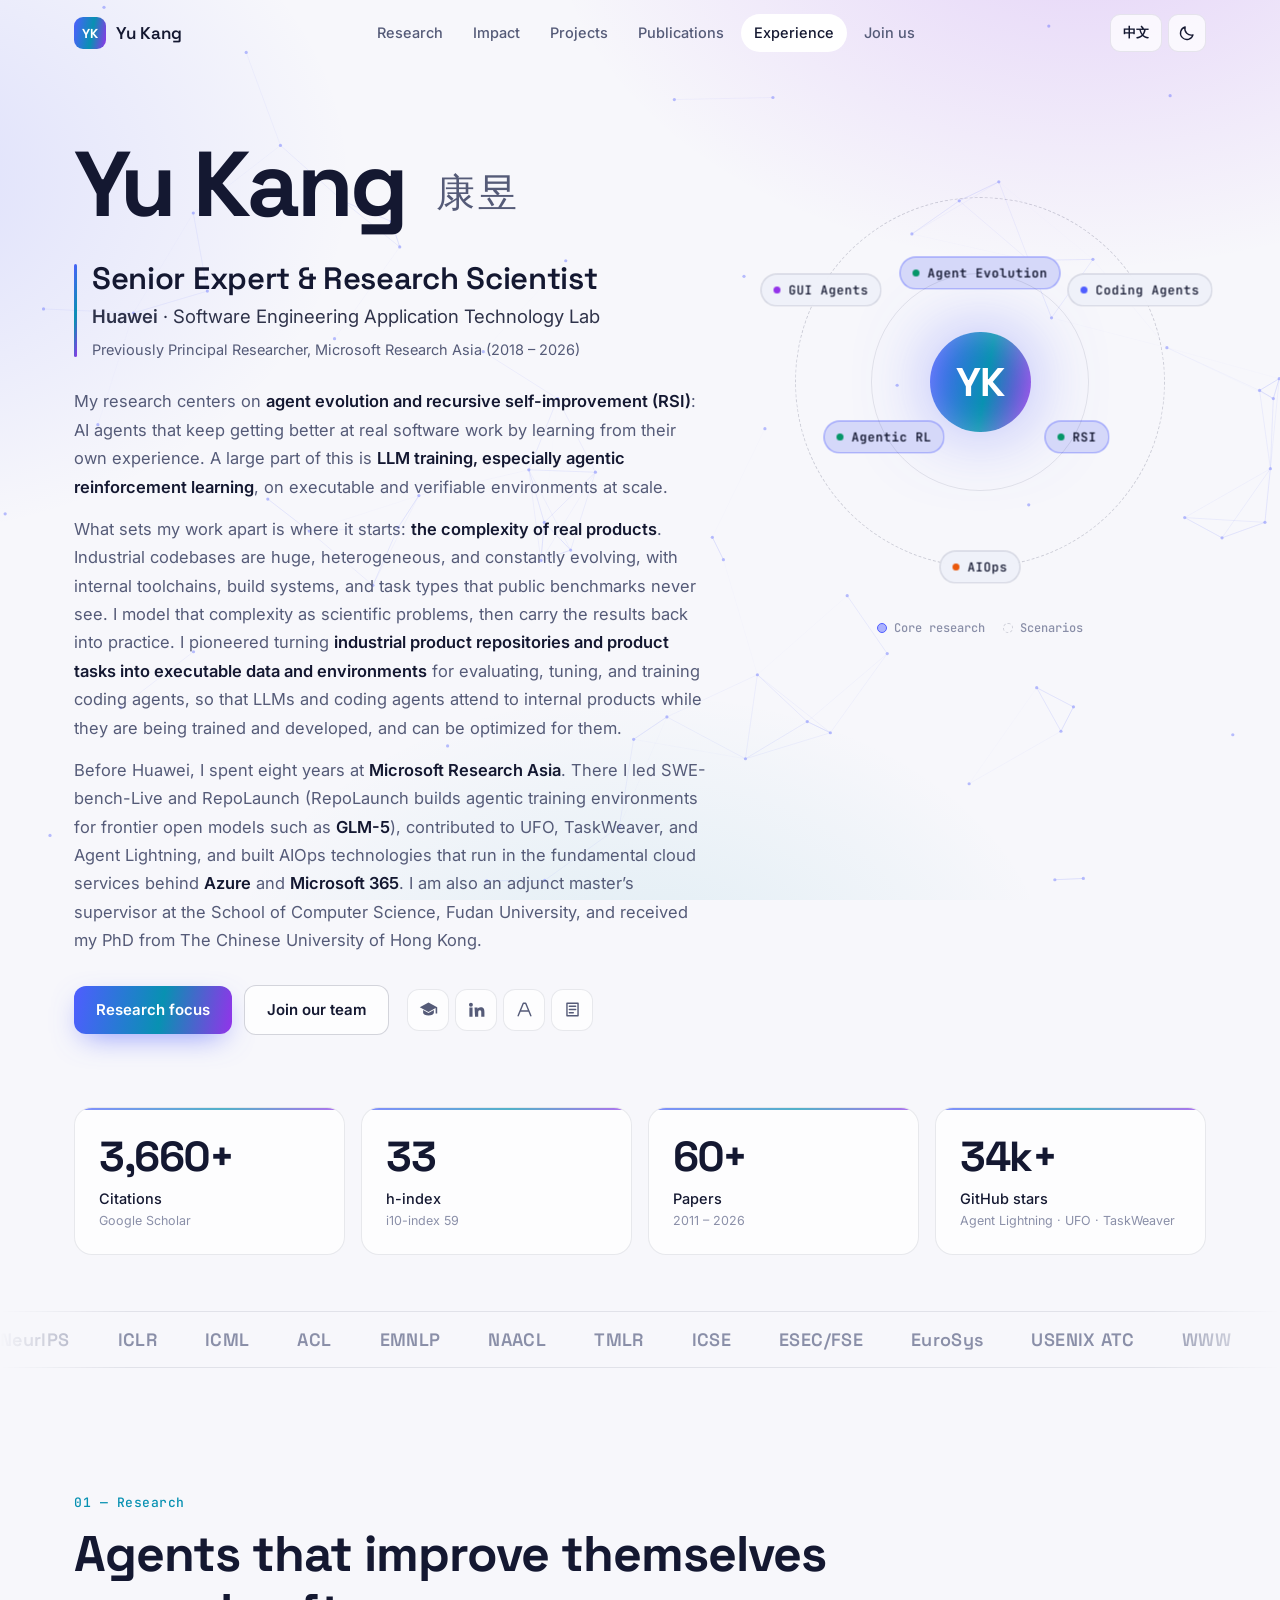
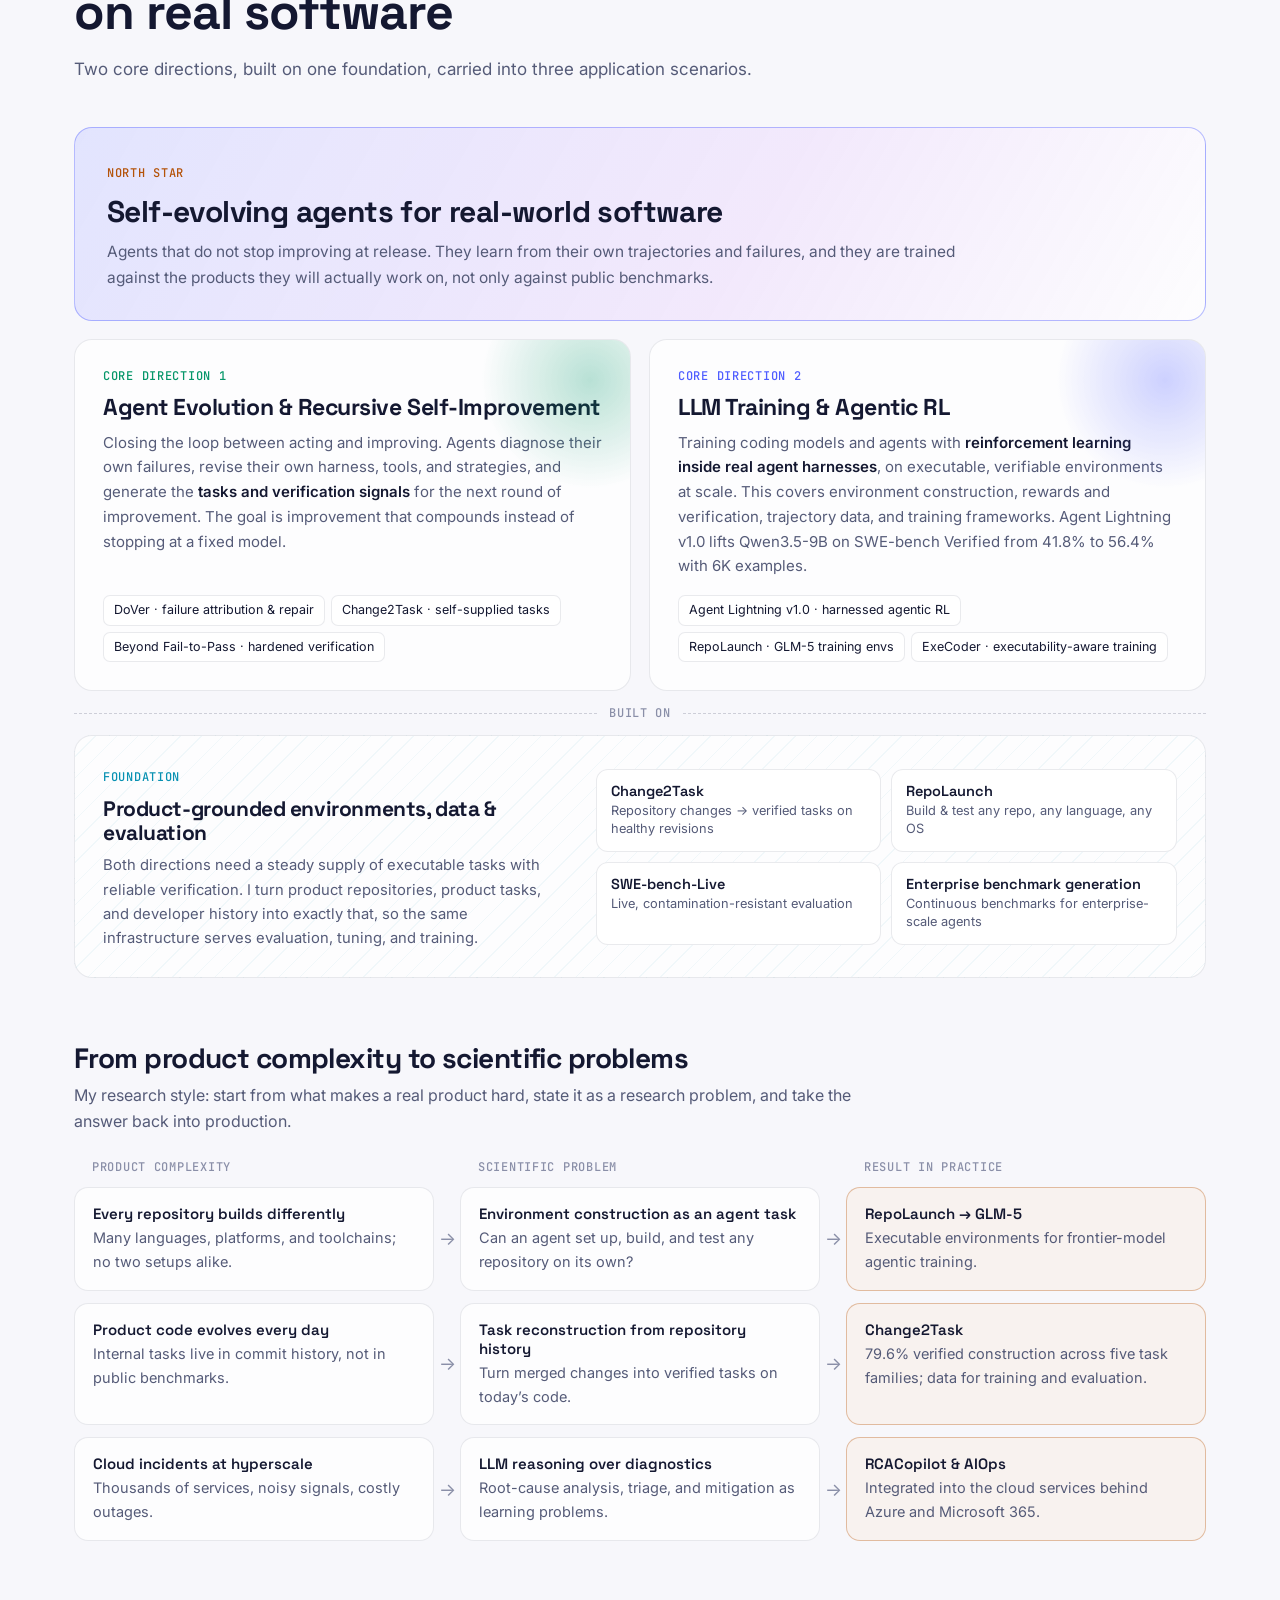
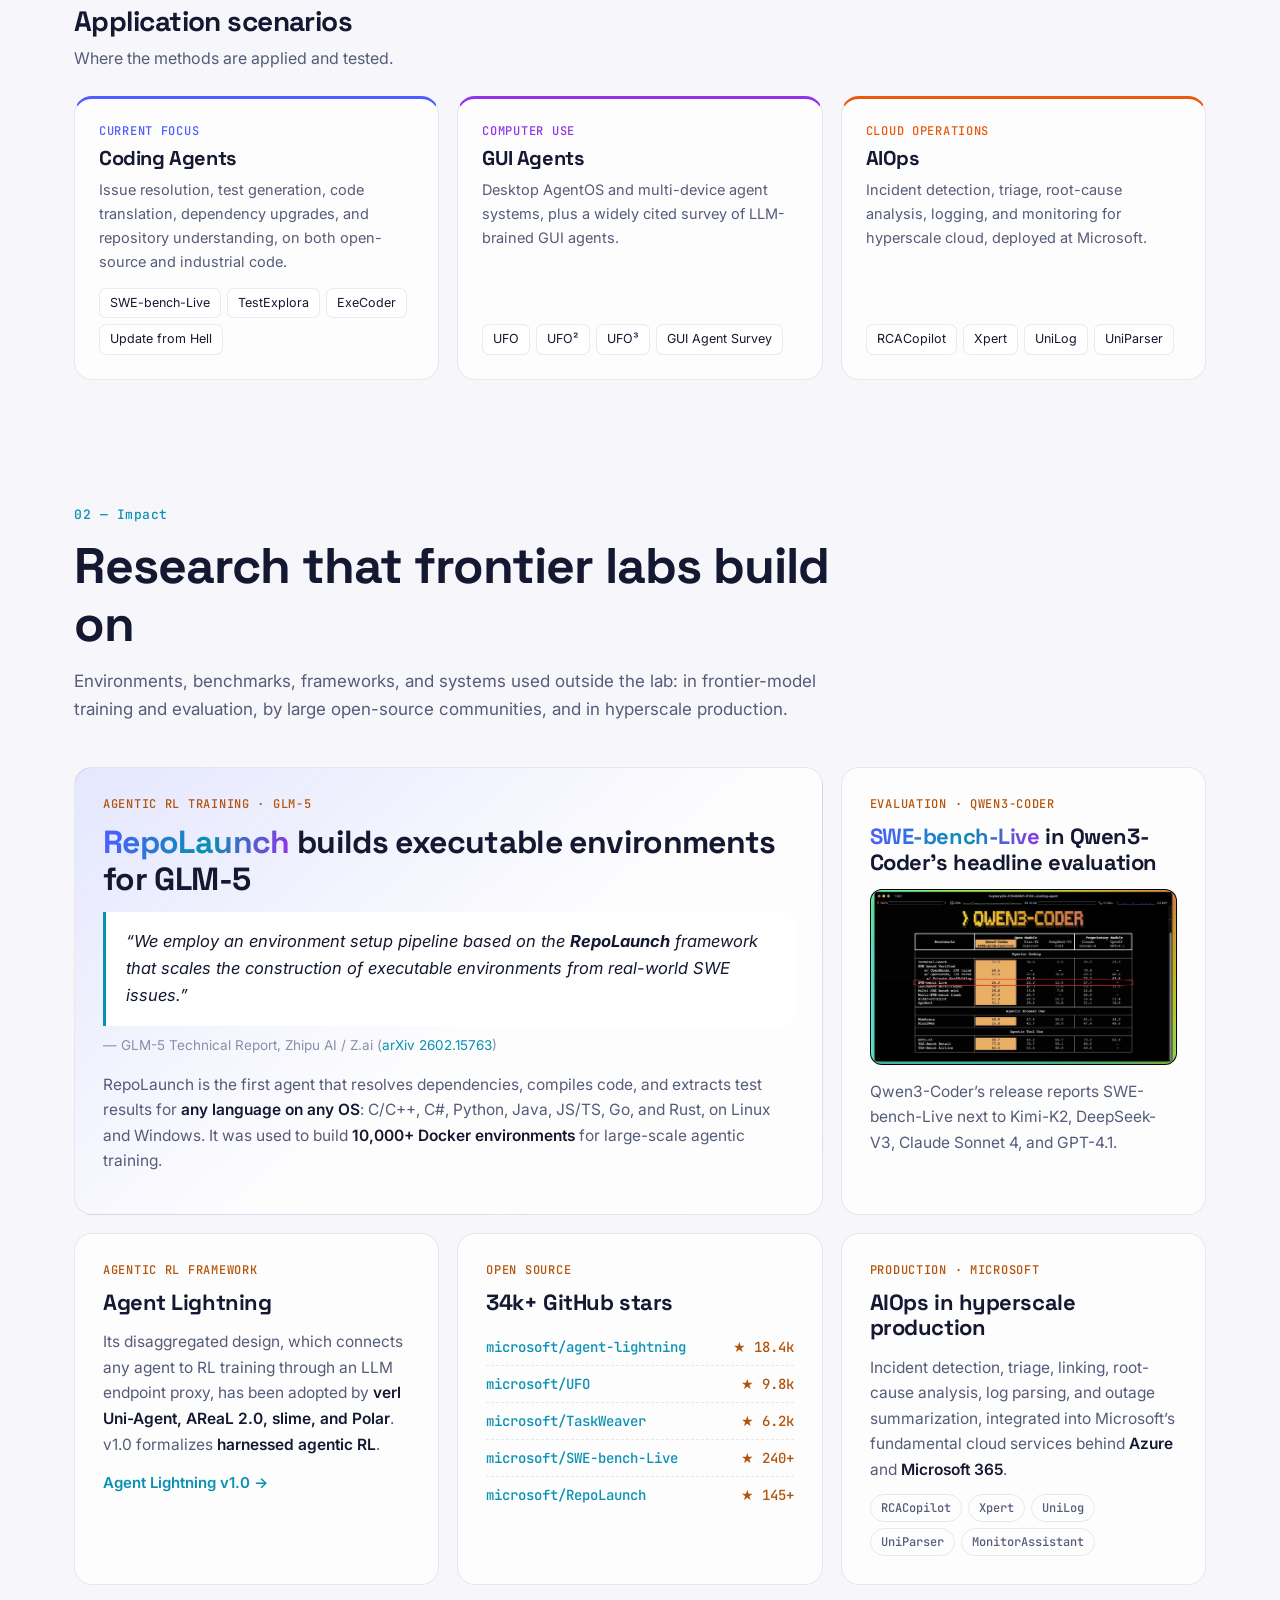
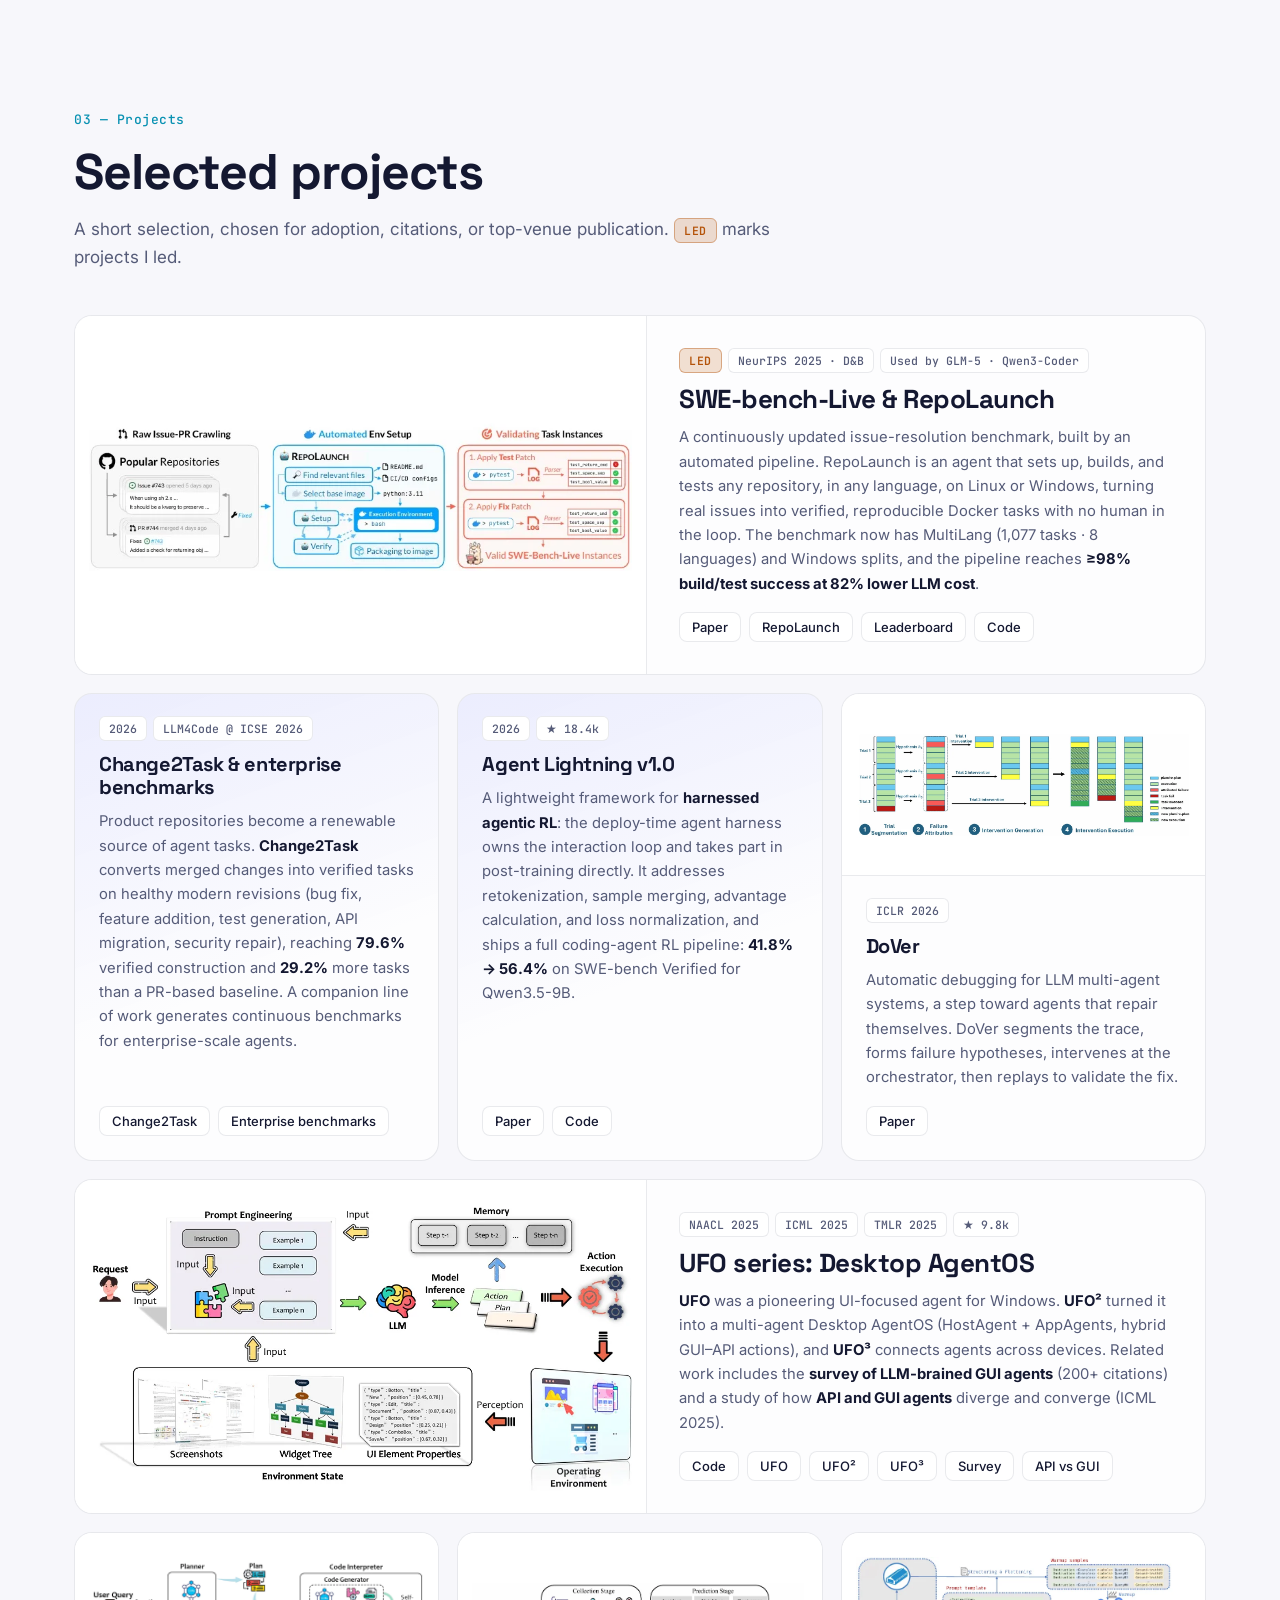
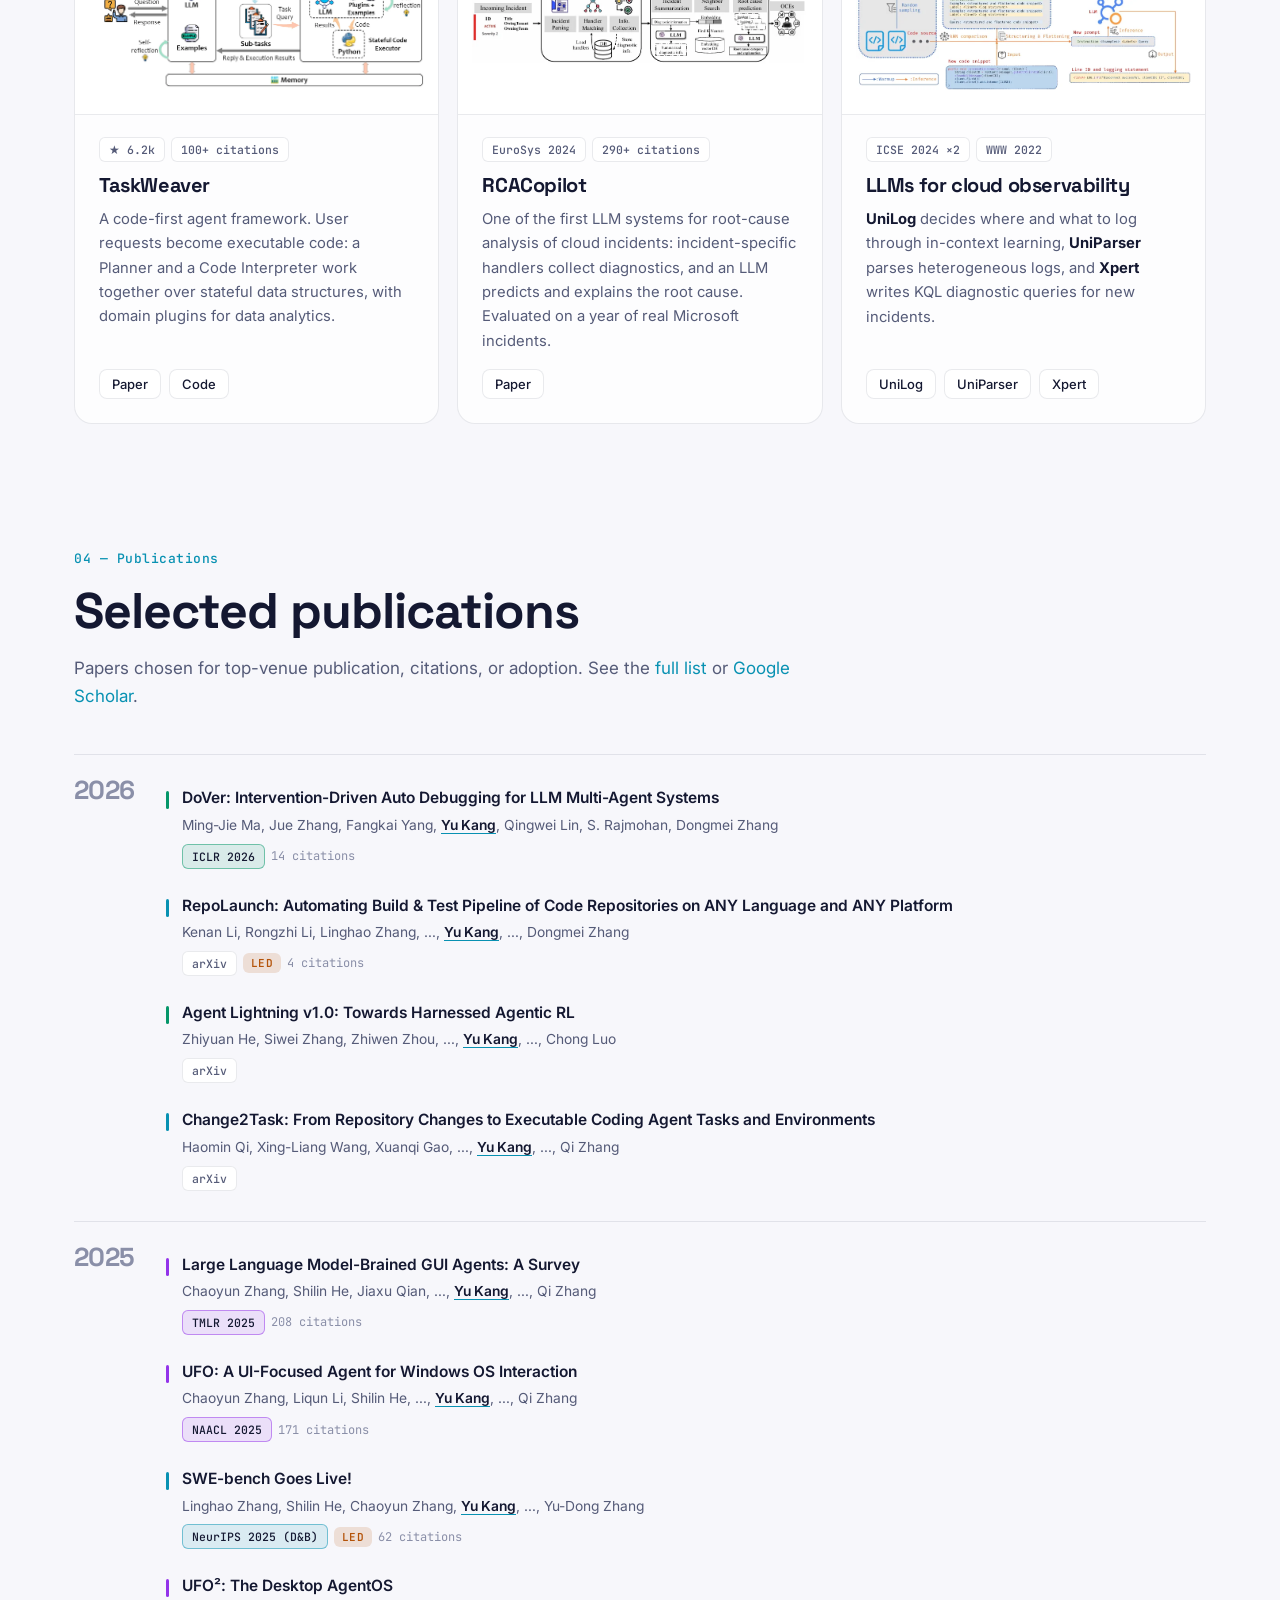
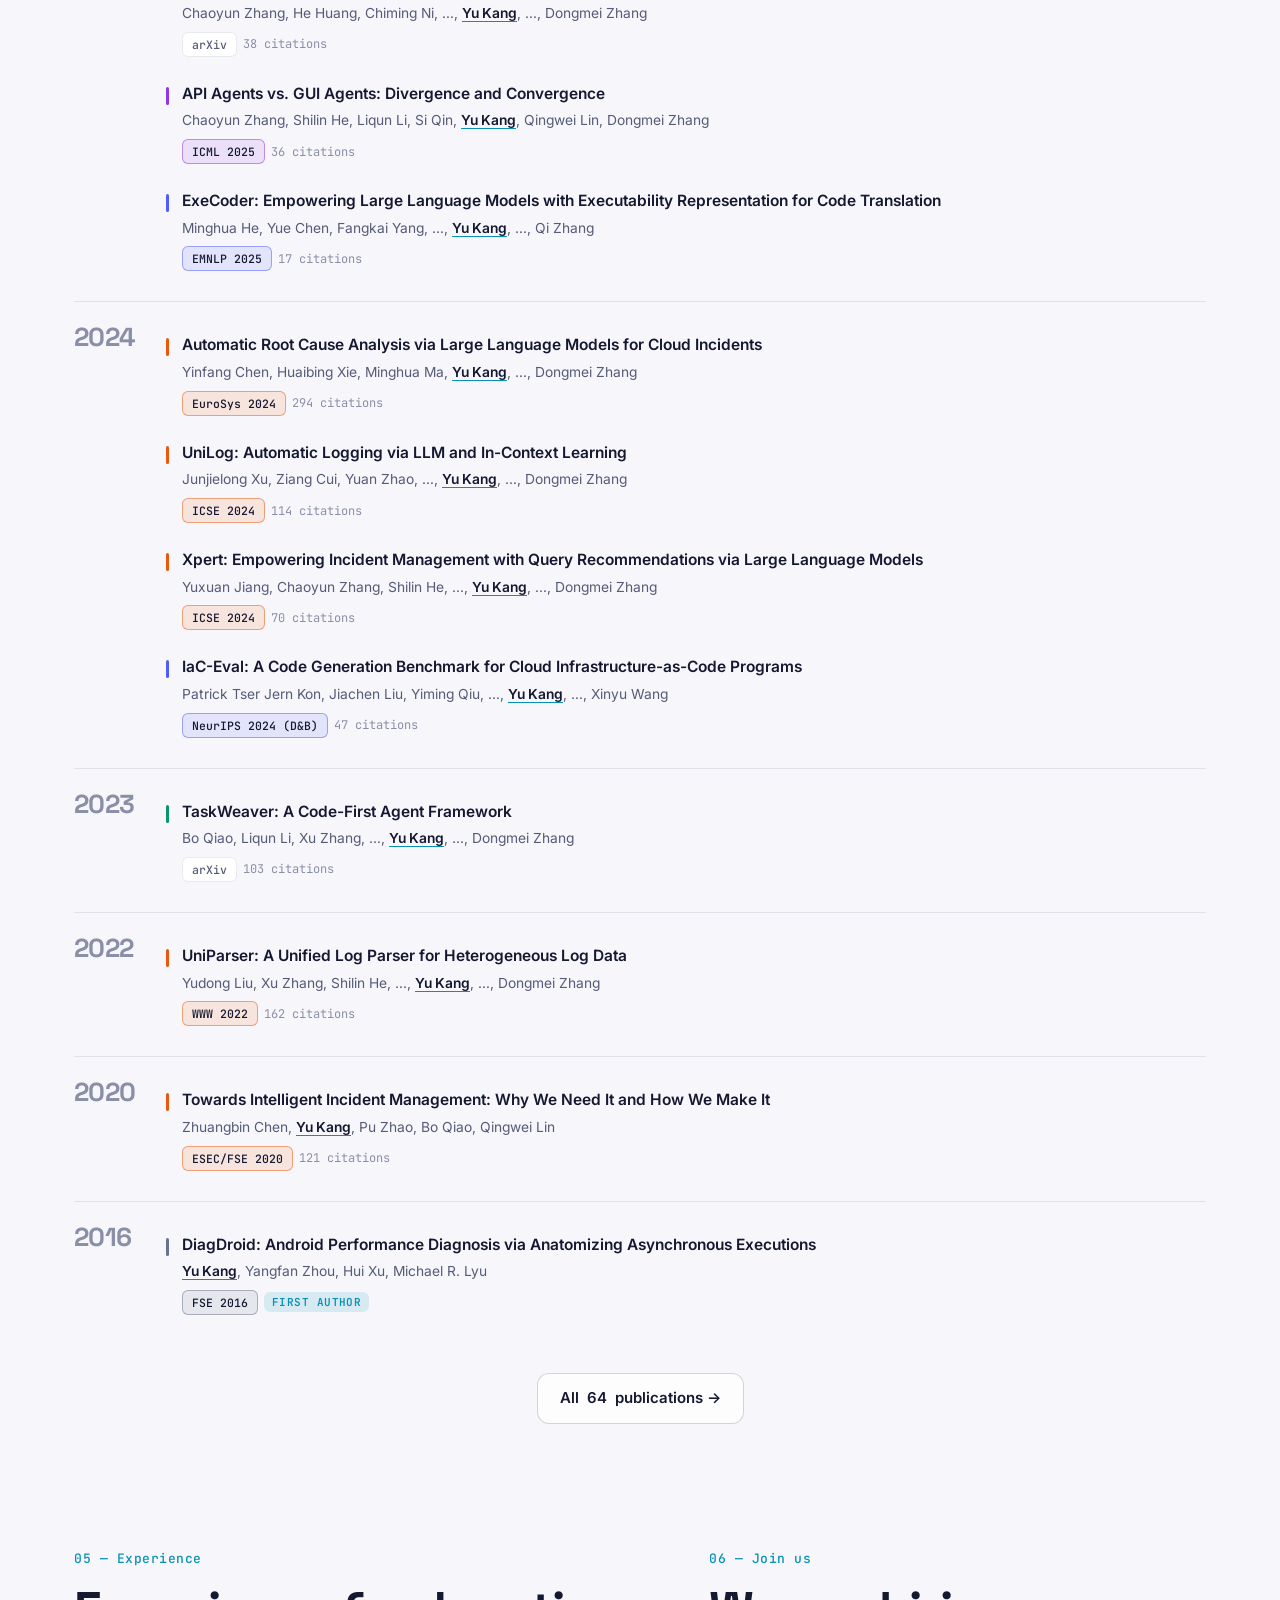
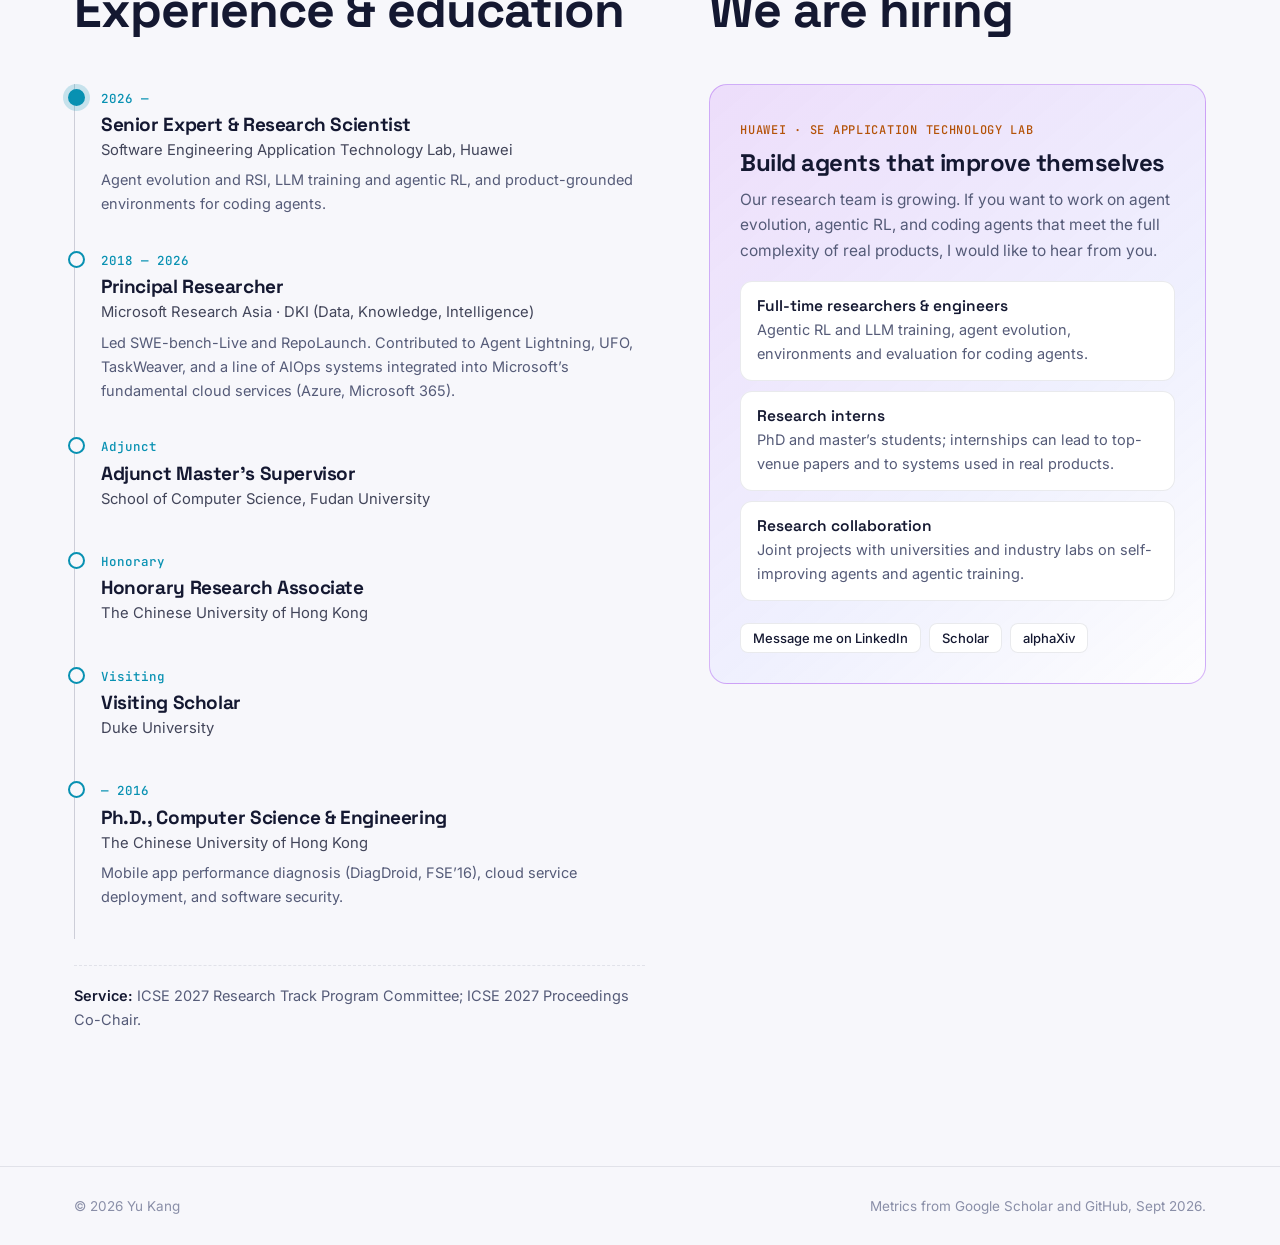
==== commit cbe85021: "Redesign homepage around agent evolution, RSI, and agentic RL; add Chinese version - Hero: prominent" ====
--- a/index.html
+++ b/index.html
@@ -3,11 +3,13 @@
 <head>
 <meta charset="utf-8">
 <meta name="viewport" content="width=device-width, initial-scale=1">
-<title>Yu Kang · LLM Agents for Software Engineering</title>
-<meta name="description" content="Yu Kang (康昱) — Senior Expert & Research Scientist at Huawei, former Principal Researcher at Microsoft Research Asia. LLM agents for software engineering, coding-agent benchmarks, GUI agents, and AIOps.">
-<meta property="og:title" content="Yu Kang · LLM Agents for Software Engineering">
-<meta property="og:description" content="SWE-bench-Live · RepoLaunch · UFO · TaskWeaver · AIOps for Azure & Microsoft 365">
+<title>Yu Kang · Self-Evolving Agents for Real-World Software</title>
+<meta name="description" content="Yu Kang (康昱) — Senior Expert & Research Scientist at Huawei, former Principal Researcher at Microsoft Research Asia. Agent evolution and recursive self-improvement, LLM training and agentic RL, and product-grounded environments for coding agents.">
+<meta property="og:title" content="Yu Kang · Self-Evolving Agents for Real-World Software">
+<meta property="og:description" content="Agent evolution · RSI · Agentic RL · SWE-bench-Live · RepoLaunch · Change2Task · Agent Lightning">
 <meta property="og:image" content="assets/img/swebench-live.webp">
+<link rel="alternate" hreflang="en" href="https://kangyu.github.io/">
+<link rel="alternate" hreflang="zh" href="https://kangyu.github.io/zh/">
 <link rel="icon" href="data:image/svg+xml,<svg xmlns='http://www.w3.org/2000/svg' viewBox='0 0 64 64'><defs><linearGradient id='g' x1='0' y1='0' x2='1' y2='1'><stop offset='0' stop-color='%236d7cff'/><stop offset='1' stop-color='%2322d3ee'/></linearGradient></defs><rect width='64' height='64' rx='16' fill='url(%23g)'/><text x='32' y='43' font-family='Arial' font-weight='700' font-size='28' text-anchor='middle' fill='white'>YK</text></svg>">
 <link rel="preconnect" href="https://fonts.googleapis.com">
 <link rel="preconnect" href="https://fonts.gstatic.com" crossorigin>
@@ -21,13 +23,15 @@
 <header class="nav" id="nav">
   <a class="brand" href="#top"><span class="brand-mark">YK</span><span>Yu Kang</span></a>
   <nav class="nav-links" id="navLinks">
+    <a href="#research">Research</a>
     <a href="#impact">Impact</a>
-    <a href="#research">Research</a>
     <a href="#projects">Projects</a>
     <a href="#publications">Publications</a>
     <a href="#experience">Experience</a>
+    <a href="#join">Join us</a>
   </nav>
   <div class="nav-actions">
+    <a class="icon-btn lang-btn" href="zh/" hreflang="zh" lang="zh" title="切换到中文">中文</a>
     <button class="icon-btn" id="themeBtn" aria-label="Toggle color theme">
       <svg class="i-sun" viewBox="0 0 24 24"><circle cx="12" cy="12" r="4.5"/><path d="M12 2v2.5M12 19.5V22M2 12h2.5M19.5 12H22M4.9 4.9l1.8 1.8M17.3 17.3l1.8 1.8M4.9 19.1l1.8-1.8M17.3 6.7l1.8-1.8"/></svg>
       <svg class="i-moon" viewBox="0 0 24 24"><path d="M20 14.5A8.5 8.5 0 0 1 9.5 4a8.5 8.5 0 1 0 10.5 10.5z"/></svg>
@@ -42,18 +46,37 @@
 <section class="hero">
   <div class="wrap hero-grid">
     <div class="hero-text">
-      <p class="eyebrow reveal"><span class="pulse"></span> Senior Expert &amp; Research Scientist · Huawei</p>
       <h1 class="reveal">Yu Kang <span class="cn">康昱</span></h1>
-      <p class="hero-rotator reveal">Building <span id="rotator" class="grad-text">LLM agents for software engineering</span><span class="caret">▍</span></p>
-      <p class="hero-lede reveal">
-        I build agents that write, fix, build, and test real software. I also build the
-        <strong>benchmarks and executable environments</strong> used to evaluate and train them.
-        For eight years at <strong>Microsoft Research Asia</strong>, my AIOps research ran in production in the cloud services behind
-        <strong>Azure</strong> and <strong>Microsoft&nbsp;365</strong>.
-      </p>
+      <div class="hero-role reveal">
+        <span class="role-title">Senior Expert &amp; Research Scientist</span>
+        <span class="role-org"><b>Huawei</b> · Software Engineering Application Technology Lab</span>
+        <span class="role-prev">Previously Principal Researcher, Microsoft Research Asia (2018 – 2026)</span>
+      </div>
+      <div class="hero-bio reveal">
+        <p>
+          My research centers on <strong>agent evolution and recursive self-improvement (RSI)</strong>: AI agents that keep
+          getting better at real software work by learning from their own experience. A large part of this is
+          <strong>LLM training, especially agentic reinforcement learning</strong>, on executable and verifiable environments at scale.
+        </p>
+        <p>
+          What sets my work apart is where it starts: <strong>the complexity of real products</strong>. Industrial codebases are huge,
+          heterogeneous, and constantly evolving, with internal toolchains, build systems, and task types that public benchmarks never see.
+          I model that complexity as scientific problems, then carry the results back into practice. I pioneered turning
+          <strong>industrial product repositories and product tasks into executable data and environments</strong> for evaluating, tuning,
+          and training coding agents, so that LLMs and coding agents attend to internal products while they are being trained and developed,
+          and can be optimized for them.
+        </p>
+        <p>
+          Before Huawei, I spent eight years at <strong>Microsoft Research Asia</strong>. There I led SWE-bench-Live and RepoLaunch
+          (RepoLaunch builds agentic training environments for frontier open models such as <strong>GLM-5</strong>), contributed to UFO,
+          TaskWeaver, and Agent Lightning, and built AIOps technologies that run in the fundamental cloud services behind
+          <strong>Azure</strong> and <strong>Microsoft&nbsp;365</strong>. I am also an adjunct master’s supervisor at the School of Computer
+          Science, Fudan University, and received my PhD from The Chinese University of Hong Kong.
+        </p>
+      </div>
       <div class="hero-cta reveal">
-        <a class="btn primary" href="#projects">Explore projects</a>
-        <a class="btn ghost" href="#publications">Publications</a>
+        <a class="btn primary" href="#research">Research focus</a>
+        <a class="btn ghost" href="#join">Join our team</a>
         <div class="socials">
           <a href="https://scholar.google.com/citations?user=M_lzR_0AAAAJ" target="_blank" rel="noopener" aria-label="Google Scholar" title="Google Scholar"><svg viewBox="0 0 24 24"><path d="M12 3 1 9l11 6 9-4.9V17h2V9L12 3zm-6.8 9.7V16c0 1.9 3 3.5 6.8 3.5s6.8-1.6 6.8-3.5v-3.3L12 16.4l-6.8-3.7z" fill="currentColor" stroke="none"/></svg></a>
           <a href="https://www.linkedin.com/in/yu-kang/" target="_blank" rel="noopener" aria-label="LinkedIn" title="LinkedIn"><svg viewBox="0 0 24 24"><path d="M4.98 3.5a2.5 2.5 0 1 1 0 5 2.5 2.5 0 0 1 0-5zM3 9.5h4V21H3zM9.5 9.5h3.8v1.6h.1c.5-1 1.8-2 3.8-2 4 0 4.8 2.6 4.8 6V21h-4v-5.2c0-1.3 0-2.9-1.8-2.9s-2 1.4-2 2.8V21h-4z" fill="currentColor" stroke="none"/></svg></a>
@@ -65,13 +88,14 @@
     <div class="hero-card reveal">
       <div class="orbit">
         <div class="orbit-core"><span>YK</span></div>
-        <span class="orb o1">Coding Agents</span>
-        <span class="orb o2">Benchmarks</span>
-        <span class="orb o3">GUI Agents</span>
-        <span class="orb o4">AIOps</span>
-        <span class="orb o5">Agent Systems</span>
-        <span class="orb o6">Cloud</span>
-      </div>
+        <span class="orb in-ring o1">Agent Evolution</span>
+        <span class="orb in-ring o2">RSI</span>
+        <span class="orb in-ring o3">Agentic RL</span>
+        <span class="orb o4">Coding Agents</span>
+        <span class="orb o5">AIOps</span>
+        <span class="orb o6">GUI Agents</span>
+      </div>
+      <div class="orbit-legend"><span class="lg-in"><i></i>Core research</span><span class="lg-out"><i></i>Scenarios</span></div>
     </div>
   </div>
 
@@ -79,7 +103,7 @@
     <div class="stat reveal"><b data-count="3660" data-suffix="+">0</b><span>Citations<small>Google Scholar</small></span></div>
     <div class="stat reveal"><b data-count="33">0</b><span>h-index<small>i10-index 59</small></span></div>
     <div class="stat reveal"><b data-count="60" data-suffix="+">0</b><span>Papers<small>2011 – 2026</small></span></div>
-    <div class="stat reveal"><b data-count="16" data-suffix="k+">0</b><span>GitHub stars<small>UFO · TaskWeaver · SWE-bench-Live</small></span></div>
+    <div class="stat reveal"><b data-count="34" data-suffix="k+">0</b><span>GitHub stars<small>Agent Lightning · UFO · TaskWeaver</small></span></div>
   </div>
 
   <div class="marquee" aria-label="Publication venues">
@@ -90,13 +114,119 @@
   </div>
 </section>
 
+<!-- ============ RESEARCH ============ -->
+<section id="research" class="section">
+  <div class="wrap">
+    <div class="sec-head reveal">
+      <span class="sec-kicker">01 — Research</span>
+      <h2>Agents that improve themselves on real software</h2>
+      <p>Two core directions, built on one foundation, carried into three application scenarios.</p>
+    </div>
+
+    <div class="north reveal">
+      <span class="lbl">North star</span>
+      <h3>Self-evolving agents for real-world software</h3>
+      <p>Agents that do not stop improving at release. They learn from their own trajectories and failures, and they are
+        trained against the products they will actually work on, not only against public benchmarks.</p>
+    </div>
+
+    <div class="core-grid">
+      <article class="core reveal" style="--c:var(--c-agent)">
+        <span class="lbl">Core direction 1</span>
+        <h3>Agent Evolution &amp; Recursive Self-Improvement</h3>
+        <p>Closing the loop between acting and improving. Agents diagnose their own failures, revise their own harness,
+          tools, and strategies, and generate the <b>tasks and verification signals</b> for the next round of improvement.
+          The goal is improvement that compounds instead of stopping at a fixed model.</p>
+        <div class="keys">
+          <a href="https://arxiv.org/abs/2512.06749" target="_blank" rel="noopener">DoVer · failure attribution &amp; repair</a>
+          <a href="https://arxiv.org/abs/2607.28591" target="_blank" rel="noopener">Change2Task · self-supplied tasks</a>
+          <a href="https://arxiv.org/abs/2607.19843" target="_blank" rel="noopener">Beyond Fail-to-Pass · hardened verification</a>
+        </div>
+      </article>
+      <article class="core reveal" style="--c:var(--c-coding)">
+        <span class="lbl">Core direction 2</span>
+        <h3>LLM Training &amp; Agentic RL</h3>
+        <p>Training coding models and agents with <b>reinforcement learning inside real agent harnesses</b>, on executable,
+          verifiable environments at scale. This covers environment construction, rewards and verification, trajectory data,
+          and training frameworks. Agent Lightning v1.0 lifts Qwen3.5-9B on SWE-bench Verified from 41.8% to 56.4% with 6K examples.</p>
+        <div class="keys">
+          <a href="https://arxiv.org/abs/2608.17528" target="_blank" rel="noopener">Agent Lightning v1.0 · harnessed agentic RL</a>
+          <a href="https://arxiv.org/abs/2603.05026" target="_blank" rel="noopener">RepoLaunch · GLM-5 training envs</a>
+          <a href="https://arxiv.org/abs/2501.18460" target="_blank" rel="noopener">ExeCoder · executability-aware training</a>
+        </div>
+      </article>
+    </div>
+
+    <div class="built-on reveal">built on</div>
+
+    <div class="foundation reveal">
+      <div>
+        <span class="lbl">Foundation</span>
+        <h3>Product-grounded environments, data &amp; evaluation</h3>
+        <p>Both directions need a steady supply of executable tasks with reliable verification. I turn product repositories,
+          product tasks, and developer history into exactly that, so the same infrastructure serves evaluation, tuning, and training.</p>
+      </div>
+      <div class="found-items">
+        <a href="https://arxiv.org/abs/2607.28591" target="_blank" rel="noopener"><b>Change2Task</b><span>Repository changes → verified tasks on healthy revisions</span></a>
+        <a href="https://arxiv.org/abs/2603.05026" target="_blank" rel="noopener"><b>RepoLaunch</b><span>Build &amp; test any repo, any language, any OS</span></a>
+        <a href="https://swe-bench-live.github.io/" target="_blank" rel="noopener"><b>SWE-bench-Live</b><span>Live, contamination-resistant evaluation</span></a>
+        <a href="https://arxiv.org/abs/2511.10049" target="_blank" rel="noopener"><b>Enterprise benchmark generation</b><span>Continuous benchmarks for enterprise-scale agents</span></a>
+      </div>
+    </div>
+
+    <h3 class="sub-h reveal">From product complexity to scientific problems</h3>
+    <p class="sub-p reveal">My research style: start from what makes a real product hard, state it as a research problem, and take the answer back into production.</p>
+    <div class="approach">
+      <div class="ap-head reveal"><span>Product complexity</span><span></span><span>Scientific problem</span><span></span><span>Result in practice</span></div>
+      <div class="ap-row reveal">
+        <div><b>Every repository builds differently</b>Many languages, platforms, and toolchains; no two setups alike.</div><span class="arr">→</span>
+        <div><b>Environment construction as an agent task</b>Can an agent set up, build, and test any repository on its own?</div><span class="arr">→</span>
+        <div class="res"><b>RepoLaunch → GLM-5</b>Executable environments for frontier-model agentic training.</div>
+      </div>
+      <div class="ap-row reveal">
+        <div><b>Product code evolves every day</b>Internal tasks live in commit history, not in public benchmarks.</div><span class="arr">→</span>
+        <div><b>Task reconstruction from repository history</b>Turn merged changes into verified tasks on today’s code.</div><span class="arr">→</span>
+        <div class="res"><b>Change2Task</b>79.6% verified construction across five task families; data for training and evaluation.</div>
+      </div>
+      <div class="ap-row reveal">
+        <div><b>Cloud incidents at hyperscale</b>Thousands of services, noisy signals, costly outages.</div><span class="arr">→</span>
+        <div><b>LLM reasoning over diagnostics</b>Root-cause analysis, triage, and mitigation as learning problems.</div><span class="arr">→</span>
+        <div class="res"><b>RCACopilot &amp; AIOps</b>Integrated into the cloud services behind Azure and Microsoft 365.</div>
+      </div>
+    </div>
+
+    <h3 class="sub-h reveal">Application scenarios</h3>
+    <p class="sub-p reveal">Where the methods are applied and tested.</p>
+    <div class="scen-grid">
+      <article class="scen reveal" style="--c:var(--c-coding)">
+        <span class="lbl">Current focus</span>
+        <h3>Coding Agents</h3>
+        <p>Issue resolution, test generation, code translation, dependency upgrades, and repository understanding, on both open-source and industrial code.</p>
+        <div class="keys"><span>SWE-bench-Live</span><span>TestExplora</span><span>ExeCoder</span><span>Update from Hell</span></div>
+      </article>
+      <article class="scen reveal" style="--c:var(--c-gui)">
+        <span class="lbl">Computer use</span>
+        <h3>GUI Agents</h3>
+        <p>Desktop AgentOS and multi-device agent systems, plus a widely cited survey of LLM-brained GUI agents.</p>
+        <div class="keys"><span>UFO</span><span>UFO²</span><span>UFO³</span><span>GUI Agent Survey</span></div>
+      </article>
+      <article class="scen reveal" style="--c:var(--c-aiops)">
+        <span class="lbl">Cloud operations</span>
+        <h3>AIOps</h3>
+        <p>Incident detection, triage, root-cause analysis, logging, and monitoring for hyperscale cloud, deployed at Microsoft.</p>
+        <div class="keys"><span>RCACopilot</span><span>Xpert</span><span>UniLog</span><span>UniParser</span></div>
+      </article>
+    </div>
+  </div>
+</section>
+
 <!-- ============ IMPACT ============ -->
 <section id="impact" class="section">
   <div class="wrap">
     <div class="sec-head reveal">
-      <span class="sec-kicker">01 — Impact</span>
+      <span class="sec-kicker">02 — Impact</span>
       <h2>Research that frontier labs build on</h2>
-      <p>Benchmarks, environments, and systems that are used outside the lab: in frontier-model training and evaluation, by large open-source communities, and in hyperscale production.</p>
+      <p>Environments, benchmarks, frameworks, and systems used outside the lab: in frontier-model training and evaluation, by large open-source communities, and in hyperscale production.</p>
     </div>
 
     <div class="impact-grid">
@@ -116,14 +246,21 @@
       </article>
 
       <article class="impact reveal">
+        <div class="impact-tag">Agentic RL framework</div>
+        <h3>Agent Lightning</h3>
+        <p>Its disaggregated design, which connects any agent to RL training through an LLM endpoint proxy, has been adopted by <b>verl Uni-Agent, AReaL 2.0, slime, and Polar</b>. v1.0 formalizes <b>harnessed agentic RL</b>.</p>
+        <a class="link-arrow" href="https://arxiv.org/abs/2608.17528" target="_blank" rel="noopener">Agent Lightning v1.0</a>
+      </article>
+
+      <article class="impact reveal">
         <div class="impact-tag">Open source</div>
-        <h3>16k+ GitHub stars</h3>
+        <h3>34k+ GitHub stars</h3>
         <ul class="repo-list">
+          <li><a href="https://github.com/microsoft/agent-lightning" target="_blank" rel="noopener">microsoft/agent-lightning</a><span>★ 18.4k</span></li>
           <li><a href="https://github.com/microsoft/UFO" target="_blank" rel="noopener">microsoft/UFO</a><span>★ 9.8k</span></li>
           <li><a href="https://github.com/microsoft/TaskWeaver" target="_blank" rel="noopener">microsoft/TaskWeaver</a><span>★ 6.2k</span></li>
           <li><a href="https://github.com/microsoft/SWE-bench-Live" target="_blank" rel="noopener">microsoft/SWE-bench-Live</a><span>★ 240+</span></li>
           <li><a href="https://github.com/microsoft/RepoLaunch" target="_blank" rel="noopener">microsoft/RepoLaunch</a><span>★ 145+</span></li>
-          <li><a href="https://github.com/microsoft/ExeCoder" target="_blank" rel="noopener">microsoft/ExeCoder</a> · <a href="https://github.com/microsoft/TransRepo" target="_blank" rel="noopener">TransRepo</a> · <a href="https://github.com/microsoft/DI-BENCH" target="_blank" rel="noopener">DI-BENCH</a></li>
         </ul>
       </article>
 
@@ -131,37 +268,8 @@
         <div class="impact-tag">Production · Microsoft</div>
         <h3>AIOps in hyperscale production</h3>
         <p>Incident detection, triage, linking, root-cause analysis, log parsing, and outage summarization, integrated into Microsoft’s fundamental cloud services behind <b>Azure</b> and <b>Microsoft 365</b>.</p>
-        <div class="chips"><span>RCACopilot</span><span>Xpert</span><span>UniLog</span><span>UniParser</span><span>MonitorAssistant</span><span>Oasis</span></div>
-      </article>
-
-      <article class="impact reveal">
-        <div class="impact-tag">Community benchmark</div>
-        <h3>A living benchmark for coding agents</h3>
-        <p>SWE-bench-Live adds new verified tasks every month, so evaluation stays contamination-resistant. Beyond Python, it now has a <b>MultiLang</b> split (1,077 tasks · 431 repos · 8 languages) and the first <b>Windows</b> split (PowerShell tasks). Submissions must include trajectories so results can be checked.</p>
-        <a class="link-arrow" href="https://swe-bench-live.github.io/" target="_blank" rel="noopener">View leaderboard</a>
-      </article>
-    </div>
-  </div>
-</section>
-
-<!-- ============ RESEARCH ============ -->
-<section id="research" class="section">
-  <div class="wrap">
-    <div class="sec-head reveal">
-      <span class="sec-kicker">02 — Research</span>
-      <h2>From cloud reliability to agents that build software</h2>
-      <p>Fifteen years of work across systems, software engineering, and machine learning. The goal throughout: make large software systems more reliable and more autonomous.</p>
-    </div>
-
-    <div class="areas" id="areas"></div>
-
-    <div class="river reveal">
-      <div class="river-head">
-        <h3>Research breadth over time</h3>
-        <p>Each bubble is one year of verified publications in an area. Hover for titles.</p>
-      </div>
-      <div class="river-scroll"><svg id="riverSvg" role="img" aria-label="Publications per research area per year"></svg></div>
-      <div class="river-tip" id="riverTip" hidden></div>
+        <div class="chips"><span>RCACopilot</span><span>Xpert</span><span>UniLog</span><span>UniParser</span><span>MonitorAssistant</span></div>
+      </article>
     </div>
   </div>
 </section>
@@ -172,25 +280,17 @@
     <div class="sec-head reveal">
       <span class="sec-kicker">03 — Projects</span>
       <h2>Selected projects</h2>
-      <p>Only projects on which I am an author. <span class="role lead">Led</span> marks projects I led.</p>
-    </div>
-
-    <div class="proj-tabs reveal" role="tablist" id="projTabs">
-      <button class="on" data-f="all">All</button>
-      <button data-f="coding">AI Coding</button>
-      <button data-f="gui">Computer Use</button>
-      <button data-f="agent">Agent Systems</button>
-      <button data-f="aiops">AIOps</button>
-    </div>
-
-    <div class="projects" id="projects-grid">
-
-      <article class="proj wide reveal" data-g="coding">
+      <p>A short selection, chosen for adoption, citations, or top-venue publication. <span class="role lead">Led</span> marks projects I led.</p>
+    </div>
+
+    <div class="projects">
+
+      <article class="proj wide reveal">
         <div class="proj-media"><img src="assets/img/swebench-live.webp" alt="SWE-bench-Live pipeline: issue crawling, RepoLaunch environment setup, task validation" loading="lazy"></div>
         <div class="proj-body">
-          <div class="proj-meta"><span class="role lead">Led</span><span class="venue">NeurIPS 2025 · D&amp;B</span><span class="venue">arXiv 2026</span></div>
+          <div class="proj-meta"><span class="role lead">Led</span><span class="venue">NeurIPS 2025 · D&amp;B</span><span class="venue">Used by GLM-5 · Qwen3-Coder</span></div>
           <h3>SWE-bench-Live &amp; RepoLaunch</h3>
-          <p>A continuously updated issue-resolution benchmark, built by an automated pipeline. RepoLaunch is an agent that sets up, builds, and tests any repository, in any language, on Linux or Windows. It turns real GitHub issues into verified, reproducible Docker tasks with no human in the loop. The latest pipeline reaches <b>≥98% build/test success at 82% lower LLM cost</b>.</p>
+          <p>A continuously updated issue-resolution benchmark, built by an automated pipeline. RepoLaunch is an agent that sets up, builds, and tests any repository, in any language, on Linux or Windows, turning real issues into verified, reproducible Docker tasks with no human in the loop. The benchmark now has MultiLang (1,077 tasks · 8 languages) and Windows splits, and the pipeline reaches <b>≥98% build/test success at 82% lower LLM cost</b>.</p>
           <div class="proj-links">
             <a href="https://arxiv.org/abs/2505.23419" target="_blank" rel="noopener">Paper</a>
             <a href="https://arxiv.org/abs/2603.05026" target="_blank" rel="noopener">RepoLaunch</a>
@@ -200,171 +300,78 @@
         </div>
       </article>
 
-      <article class="proj reveal" data-g="coding">
-        <div class="proj-media"><img src="assets/img/di-bench.webp" alt="DI-Bench overview" loading="lazy"></div>
-        <div class="proj-body">
-          <div class="proj-meta"><span class="venue">Findings of ACL 2025</span></div>
-          <h3>DI-Bench</h3>
-          <p>Tests whether LLMs can infer the dependencies of a repository. Evaluation runs on testable repositories at scale, and the benchmark was an early step toward automated environment building.</p>
-          <div class="proj-links"><a href="https://arxiv.org/abs/2501.13699" target="_blank" rel="noopener">Paper</a><a href="https://github.com/microsoft/DI-BENCH" target="_blank" rel="noopener">Code</a></div>
-        </div>
-      </article>
-
-      <article class="proj reveal" data-g="coding">
-        <div class="proj-media"><img src="assets/img/execoder.webp" alt="ExeCoder training pipeline" loading="lazy"></div>
-        <div class="proj-body">
-          <div class="proj-meta"><span class="venue">EMNLP 2025</span></div>
-          <h3>ExeCoder</h3>
-          <p>Code-translation LLMs trained on <em>executability representations</em> (functional semantics, syntax structure, and variable dependencies) in a multi-stage curriculum.</p>
-          <div class="proj-links"><a href="https://arxiv.org/abs/2501.18460" target="_blank" rel="noopener">Paper</a><a href="https://github.com/microsoft/ExeCoder" target="_blank" rel="noopener">Code</a></div>
-        </div>
-      </article>
-
-      <article class="proj reveal" data-g="coding">
-        <div class="proj-media"><img src="assets/img/skeleton-translation.webp" alt="Skeleton-guided repository translation" loading="lazy"></div>
-        <div class="proj-body">
-          <div class="proj-meta"><span class="venue">EMNLP 2025</span></div>
-          <h3>Skeleton-Guided Translation</h3>
-          <p>Repository-level migration that works in two steps. It first translates the repository skeleton, then fills in the code guided by that skeleton, with test-driven, fine-grained quality evaluation (Java → C#).</p>
-          <div class="proj-links"><a href="https://arxiv.org/abs/2501.16050" target="_blank" rel="noopener">Paper</a><a href="https://github.com/microsoft/TransRepo" target="_blank" rel="noopener">Code</a></div>
-        </div>
-      </article>
-
-      <article class="proj wide textonly reveal" data-g="coding">
+      <article class="proj reveal">
         <div class="proj-body only-text">
-          <div class="proj-meta"><span class="venue">2026</span></div>
-          <h3>Next-gen SWE agent research</h3>
-          <p>Newer work that goes past issue fixing:</p>
-          <ul class="mini">
-            <li><b>TestExplora</b>: proactive bug discovery through repository-level test generation</li>
-            <li><b>RPG-Encoder</b>: a universal representation for code repositories</li>
-            <li><b>Change2Task</b>: turns repository changes into executable agent tasks</li>
-            <li><b>Update from Hell</b> &amp; <b>DepRepair</b>: breakage from dependency upgrades</li>
-            <li><b>SWE-Edit</b>, <b>ORACLE-SWE</b>, <b>DPIAgent</b>, <b>Beyond Fail-to-Pass</b></li>
-          </ul>
-        </div>
-      </article>
-
-      <article class="proj wide reveal" data-g="gui">
+          <div class="proj-meta"><span class="venue">2026</span><span class="venue">LLM4Code @ ICSE 2026</span></div>
+          <h3>Change2Task &amp; enterprise benchmarks</h3>
+          <p>Product repositories become a renewable source of agent tasks. <b>Change2Task</b> converts merged changes into verified tasks on healthy modern revisions (bug fix, feature addition, test generation, API migration, security repair), reaching <b>79.6%</b> verified construction and <b>29.2%</b> more tasks than a PR-based baseline. A companion line of work generates continuous benchmarks for enterprise-scale agents.</p>
+          <div class="proj-links"><a href="https://arxiv.org/abs/2607.28591" target="_blank" rel="noopener">Change2Task</a><a href="https://arxiv.org/abs/2511.10049" target="_blank" rel="noopener">Enterprise benchmarks</a></div>
+        </div>
+      </article>
+
+      <article class="proj reveal">
+        <div class="proj-body only-text">
+          <div class="proj-meta"><span class="venue">2026</span><span class="venue">★ 18.4k</span></div>
+          <h3>Agent Lightning v1.0</h3>
+          <p>A lightweight framework for <b>harnessed agentic RL</b>: the deploy-time agent harness owns the interaction loop and takes part in post-training directly. It addresses retokenization, sample merging, advantage calculation, and loss normalization, and ships a full coding-agent RL pipeline: <b>41.8% → 56.4%</b> on SWE-bench Verified for Qwen3.5-9B.</p>
+          <div class="proj-links"><a href="https://arxiv.org/abs/2608.17528" target="_blank" rel="noopener">Paper</a><a href="https://github.com/microsoft/agent-lightning" target="_blank" rel="noopener">Code</a></div>
+        </div>
+      </article>
+
+      <article class="proj reveal">
+        <div class="proj-media"><img src="assets/img/dover.webp" alt="DoVer intervention-driven debugging pipeline" loading="lazy"></div>
+        <div class="proj-body">
+          <div class="proj-meta"><span class="venue">ICLR 2026</span></div>
+          <h3>DoVer</h3>
+          <p>Automatic debugging for LLM multi-agent systems, a step toward agents that repair themselves. DoVer segments the trace, forms failure hypotheses, intervenes at the orchestrator, then replays to validate the fix.</p>
+          <div class="proj-links"><a href="https://arxiv.org/abs/2512.06749" target="_blank" rel="noopener">Paper</a></div>
+        </div>
+      </article>
+
+      <article class="proj wide reveal">
         <div class="proj-media contain"><img src="assets/img/gui-agent-survey.webp" alt="Evolution of LLM-brained GUI agents" loading="lazy"></div>
         <div class="proj-body">
-          <div class="proj-meta"><span class="venue">NAACL 2025</span><span class="venue">TMLR 2025</span><span class="venue">ICML 2025</span></div>
+          <div class="proj-meta"><span class="venue">NAACL 2025</span><span class="venue">ICML 2025</span><span class="venue">TMLR 2025</span><span class="venue">★ 9.8k</span></div>
           <h3>UFO series: Desktop AgentOS</h3>
-          <p><b>UFO</b> was a pioneering UI-focused agent for Windows. <b>UFO²</b> turned it into a multi-agent Desktop AgentOS (HostAgent + AppAgents, hybrid GUI–API actions), and <b>UFO³</b> connects agents across devices into a “digital agent galaxy.” Related work includes a widely cited <b>survey of LLM-brained GUI agents</b>, a study of how <b>API and GUI agents</b> diverge and converge, and the <b>GUI-360°</b> dataset.</p>
+          <p><b>UFO</b> was a pioneering UI-focused agent for Windows. <b>UFO²</b> turned it into a multi-agent Desktop AgentOS (HostAgent + AppAgents, hybrid GUI–API actions), and <b>UFO³</b> connects agents across devices. Related work includes the <b>survey of LLM-brained GUI agents</b> (200+ citations) and a study of how <b>API and GUI agents</b> diverge and converge (ICML 2025).</p>
           <div class="proj-links">
-            <a href="https://github.com/microsoft/UFO" target="_blank" rel="noopener">Code · ★ 9.8k</a>
+            <a href="https://github.com/microsoft/UFO" target="_blank" rel="noopener">Code</a>
             <a href="https://arxiv.org/abs/2402.07939" target="_blank" rel="noopener">UFO</a>
             <a href="https://arxiv.org/abs/2504.14603" target="_blank" rel="noopener">UFO²</a>
             <a href="https://arxiv.org/abs/2511.11332" target="_blank" rel="noopener">UFO³</a>
             <a href="https://arxiv.org/abs/2411.18279" target="_blank" rel="noopener">Survey</a>
             <a href="https://arxiv.org/abs/2503.11069" target="_blank" rel="noopener">API vs GUI</a>
-            <a href="https://arxiv.org/abs/2511.04307" target="_blank" rel="noopener">GUI-360°</a>
           </div>
         </div>
       </article>
 
-
-      <article class="proj wide reveal" data-g="agent">
+      <article class="proj reveal">
         <div class="proj-media"><img src="assets/img/taskweaver.webp" alt="TaskWeaver architecture" loading="lazy"></div>
         <div class="proj-body">
-          <div class="proj-meta"><span class="venue">arXiv 2023</span><span class="venue">★ 6.2k</span></div>
+          <div class="proj-meta"><span class="venue">★ 6.2k</span><span class="venue">100+ citations</span></div>
           <h3>TaskWeaver</h3>
-          <p>A code-first agent framework. User requests become executable code: a Planner and a Code Interpreter work together over stateful data structures, and domain plugins handle data analytics and adaptation to new domains.</p>
-          <div class="proj-links"><a href="https://arxiv.org/abs/2311.17541" target="_blank" rel="noopener">Paper</a><a href="https://github.com/microsoft/TaskWeaver" target="_blank" rel="noopener">Code</a><a href="https://www.microsoft.com/en-us/research/blog/taskweaver-a-code-first-agent-framework-for-efficient-data-analytics-and-domain-adaptation/" target="_blank" rel="noopener">Blog</a></div>
-        </div>
-      </article>
-
-      <article class="proj reveal" data-g="agent">
-        <div class="proj-media"><img src="assets/img/dover.webp" alt="DoVer intervention-driven debugging pipeline" loading="lazy"></div>
-        <div class="proj-body">
-          <div class="proj-meta"><span class="venue">ICLR 2026</span></div>
-          <h3>DoVer</h3>
-          <p>Automatic debugging for LLM multi-agent systems. DoVer segments the trace, forms failure hypotheses, intervenes at the orchestrator, then replays to validate the fix.</p>
-          <div class="proj-links"><a href="https://arxiv.org/abs/2512.06749" target="_blank" rel="noopener">Paper</a></div>
-        </div>
-      </article>
-
-      <article class="proj reveal" data-g="agent">
-        <div class="proj-media"><img src="assets/img/warriormath.webp" alt="WarriorMath framework" loading="lazy"></div>
-        <div class="proj-body">
-          <div class="proj-meta"><span class="venue">arXiv 2025</span></div>
-          <h3>WarriorMath</h3>
-          <p>A defect-aware data-synthesis and training framework. Expert LLMs work together to target and fix a model’s specific mathematical weaknesses.</p>
-          <div class="proj-links"><a href="https://arxiv.org/abs/2508.01245" target="_blank" rel="noopener">Paper</a></div>
-        </div>
-      </article>
-
-            <article class="proj reveal" data-g="agent">
-        <div class="proj-body only-text">
-          <div class="proj-meta"><span class="venue">ICDE 2025</span></div>
-          <h3>AllHands</h3>
-          <p>“Ask me anything” over large-scale verbatim user feedback. An LLM agent classifies feedback, models its topics, and answers natural-language questions by generating code.</p>
-          <p>Also: <b>Zoomer</b> (TMLR 2025), adaptive visual focus for black-box multimodal LLMs.</p>
-          <div class="proj-links"><a href="https://arxiv.org/abs/2403.15157" target="_blank" rel="noopener">AllHands</a><a href="https://arxiv.org/abs/2505.00742" target="_blank" rel="noopener">Zoomer</a></div>
-        </div>
-      </article>
-
-      <article class="proj wide reveal" data-g="aiops">
+          <p>A code-first agent framework. User requests become executable code: a Planner and a Code Interpreter work together over stateful data structures, with domain plugins for data analytics.</p>
+          <div class="proj-links"><a href="https://arxiv.org/abs/2311.17541" target="_blank" rel="noopener">Paper</a><a href="https://github.com/microsoft/TaskWeaver" target="_blank" rel="noopener">Code</a></div>
+        </div>
+      </article>
+
+      <article class="proj reveal">
         <div class="proj-media"><img src="assets/img/rcacopilot.webp" alt="RCACopilot pipeline" loading="lazy"></div>
         <div class="proj-body">
-          <div class="proj-meta"><span class="venue">EuroSys 2024</span><span class="venue">294+ citations</span></div>
+          <div class="proj-meta"><span class="venue">EuroSys 2024</span><span class="venue">290+ citations</span></div>
           <h3>RCACopilot</h3>
-          <p>One of the first LLM systems for root-cause analysis of cloud incidents. Incident-specific handlers collect diagnostics, and an LLM predicts the root-cause category and explains it. It was evaluated on a year of real Microsoft incidents.</p>
+          <p>One of the first LLM systems for root-cause analysis of cloud incidents: incident-specific handlers collect diagnostics, and an LLM predicts and explains the root cause. Evaluated on a year of real Microsoft incidents.</p>
           <div class="proj-links"><a href="https://arxiv.org/abs/2305.15778" target="_blank" rel="noopener">Paper</a></div>
         </div>
       </article>
 
-      <article class="proj reveal" data-g="aiops">
-        <div class="proj-media"><img src="assets/img/outage-summary.webp" alt="Oasis outage summarization" loading="lazy"></div>
-        <div class="proj-body">
-          <div class="proj-meta"><span class="venue">ESEC/FSE 2023</span></div>
-          <h3>Oasis: Assess &amp; Summarize</h3>
-          <p>Estimates the impact scope of an outage and generates human-readable summaries, helping engineers understand large outages quickly.</p>
-          <div class="proj-links"><a href="https://arxiv.org/abs/2305.18084" target="_blank" rel="noopener">Paper</a></div>
-        </div>
-      </article>
-
-      <article class="proj reveal" data-g="aiops">
-        <div class="proj-media"><img src="assets/img/xpert.webp" alt="Xpert KQL query recommendation" loading="lazy"></div>
-        <div class="proj-body">
-          <div class="proj-meta"><span class="venue">ICSE 2024</span></div>
-          <h3>Xpert</h3>
-          <p>Generates KQL diagnostic queries for new incidents from historical incident–query pairs, using a new Xcore metric for evaluating queries.</p>
-          <div class="proj-links"><a href="https://arxiv.org/abs/2312.11988" target="_blank" rel="noopener">Paper</a></div>
-        </div>
-      </article>
-
-      <article class="proj reveal" data-g="aiops">
+      <article class="proj reveal">
         <div class="proj-media"><img src="assets/img/unilog.webp" alt="UniLog in-context logging" loading="lazy"></div>
         <div class="proj-body">
-          <div class="proj-meta"><span class="venue">ICSE 2024</span><span class="venue">WWW 2022</span><span class="venue">FSE 2022</span></div>
-          <h3>UniLog · UniParser · SPINE</h3>
-          <p>An observability stack built on LLMs: <b>UniLog</b> decides where and what to log through in-context learning, <b>UniParser</b> parses heterogeneous logs, and <b>SPINE</b> parses at scale with feedback guidance.</p>
-          <div class="proj-links"><a href="https://doi.org/10.1145/3597503.3623326" target="_blank" rel="noopener">UniLog</a><a href="https://arxiv.org/abs/2202.06569" target="_blank" rel="noopener">UniParser</a><a href="https://doi.org/10.1145/3540250.3549176" target="_blank" rel="noopener">SPINE</a></div>
-        </div>
-      </article>
-
-      <article class="proj reveal" data-g="aiops">
-        <div class="proj-media"><img src="assets/img/monitorassistant.webp" alt="MonitorAssistant" loading="lazy"></div>
-        <div class="proj-body">
-          <div class="proj-meta"><span class="venue">FSE 2024 · Industry</span></div>
-          <h3>MonitorAssistant</h3>
-          <p>End-to-end cloud-service monitoring driven by LLMs: it configures monitors, then explains and guides the handling of anomalies in natural language.</p>
-          <div class="proj-links"><a href="https://doi.org/10.1145/3663529.3663826" target="_blank" rel="noopener">Paper</a></div>
-        </div>
-      </article>
-
-      <article class="proj reveal" data-g="aiops">
-        <div class="proj-body only-text">
-          <div class="proj-meta"><span class="venue">FSE · ICSE · ATC · WWW · ISSRE</span></div>
-          <h3>Intelligent incident management</h3>
-          <p>A long line of work across the incident lifecycle at Microsoft:</p>
-          <ul class="mini">
-            <li>Detection: <b>Fighting the Fog of War</b> (ATC’21), <b>Detection Is Better Than Cure</b> (FSE’23)</li>
-            <li>Triage and linking: customer and linked incidents (FSE’20), duplicate tickets (ICSE’23)</li>
-            <li>Diagnosis and mitigation: outage prediction (WWW’19), troubleshooting guides (FSE’20), <b>Nissist</b> (ECAI’24)</li>
-          </ul>
-          <div class="proj-links"><a href="#publications" data-area="aiops">All 28 AIOps papers</a></div>
+          <div class="proj-meta"><span class="venue">ICSE 2024 ×2</span><span class="venue">WWW 2022</span></div>
+          <h3>LLMs for cloud observability</h3>
+          <p><b>UniLog</b> decides where and what to log through in-context learning, <b>UniParser</b> parses heterogeneous logs, and <b>Xpert</b> writes KQL diagnostic queries for new incidents.</p>
+          <div class="proj-links"><a href="https://doi.org/10.1145/3597503.3623326" target="_blank" rel="noopener">UniLog</a><a href="https://arxiv.org/abs/2202.06569" target="_blank" rel="noopener">UniParser</a><a href="https://arxiv.org/abs/2312.11988" target="_blank" rel="noopener">Xpert</a></div>
         </div>
       </article>
 
@@ -377,24 +384,15 @@
   <div class="wrap">
     <div class="sec-head reveal">
       <span class="sec-kicker">04 — Publications</span>
-      <h2>Publications</h2>
-      <p>Every entry below includes me as an author (checked against author lists). For the full, up-to-date record see <a href="https://scholar.google.com/citations?user=M_lzR_0AAAAJ" target="_blank" rel="noopener">Google Scholar</a>.</p>
-    </div>
-
-    <div class="pub-tools reveal">
-      <div class="search">
-        <svg viewBox="0 0 24 24"><circle cx="11" cy="11" r="7"/><path d="m20 20-3.5-3.5"/></svg>
-        <input id="pubSearch" type="search" placeholder="Search title, venue, co-author…" aria-label="Search publications">
-      </div>
-      <div class="chips-filter" id="pubFilters"></div>
-      <label class="toggle"><input type="checkbox" id="pubSelected"> <span>Selected only</span></label>
-    </div>
-    <p class="pub-count" id="pubCount"></p>
-    <div id="pubList" class="pub-list"></div>
-  </div>
-</section>
-
-<!-- ============ EXPERIENCE ============ -->
+      <h2>Selected publications</h2>
+      <p>Papers chosen for top-venue publication, citations, or adoption. See the <a href="publications.html">full list</a> or <a href="https://scholar.google.com/citations?user=M_lzR_0AAAAJ" target="_blank" rel="noopener">Google Scholar</a>.</p>
+    </div>
+    <div id="pubList" class="pub-list" data-mode="selected"></div>
+    <div class="pub-more"><a class="btn ghost" href="publications.html">All <span data-pub-total>60+</span> publications →</a></div>
+  </div>
+</section>
+
+<!-- ============ EXPERIENCE & JOIN ============ -->
 <section id="experience" class="section">
   <div class="wrap two-col">
     <div>
@@ -407,13 +405,13 @@
           <span class="when">2026 —</span>
           <h4>Senior Expert &amp; Research Scientist</h4>
           <p class="org">Software Engineering Application Technology Lab, Huawei</p>
-          <p>LLM agents for software engineering: agentic coding, building executable environments, and evaluating coding agents.</p>
+          <p>Agent evolution and RSI, LLM training and agentic RL, and product-grounded environments for coding agents.</p>
         </li>
         <li class="reveal">
           <span class="when">2018 — 2026</span>
           <h4>Principal Researcher</h4>
           <p class="org">Microsoft Research Asia · DKI (Data, Knowledge, Intelligence)</p>
-          <p>Led SWE-bench-Live and RepoLaunch. Contributed to UFO, TaskWeaver, and a line of AIOps systems integrated into Microsoft’s fundamental cloud services (Azure, Microsoft 365).</p>
+          <p>Led SWE-bench-Live and RepoLaunch. Contributed to Agent Lightning, UFO, TaskWeaver, and a line of AIOps systems integrated into Microsoft’s fundamental cloud services (Azure, Microsoft 365).</p>
         </li>
         <li class="reveal">
           <span class="when">Adjunct</span>
@@ -437,31 +435,24 @@
           <p>Mobile app performance diagnosis (DiagDroid, FSE’16), cloud service deployment, and software security.</p>
         </li>
       </ol>
-    </div>
-    <div>
+      <p class="svc-note reveal"><b>Service:</b> ICSE 2027 Research Track Program Committee; ICSE 2027 Proceedings Co-Chair.</p>
+    </div>
+    <div id="join">
       <div class="sec-head reveal">
-        <span class="sec-kicker">06 — Service</span>
-        <h2>Service</h2>
-      </div>
-      <div class="service reveal">
-        <div class="svc"><b>ICSE 2027</b><span>Research Track Program Committee</span></div>
-        <div class="svc"><b>ICSE 2027</b><span>Proceedings Co-Chair, Organizing Committee</span></div>
-      </div>
-      <div class="sec-head reveal" style="margin-top:3rem">
-        <span class="sec-kicker">07 — Looking ahead</span>
-        <h2>Current interests</h2>
-      </div>
-      <ul class="interests reveal">
-        <li><span>→</span>Scalable, verifiable environments for agentic RL on real software</li>
-        <li><span>→</span>Evaluating coding agents that resists contamination and gaming</li>
-        <li><span>→</span>Cross-platform agents: Windows, multi-language, multi-device</li>
-        <li><span>→</span>Agents that operate and repair cloud infrastructure</li>
-      </ul>
-      <div class="contact-card reveal">
-        <h3>Collaboration</h3>
-        <p>I am open to research collaborations and to students interested in LLM agents for software engineering.</p>
+        <span class="sec-kicker">06 — Join us</span>
+        <h2>We are hiring</h2>
+      </div>
+      <div class="join reveal">
+        <span class="lbl">Huawei · SE Application Technology Lab</span>
+        <h3>Build agents that improve themselves</h3>
+        <p>Our research team is growing. If you want to work on agent evolution, agentic RL, and coding agents that meet the full complexity of real products, I would like to hear from you.</p>
+        <ul>
+          <li><b>Full-time researchers &amp; engineers</b>Agentic RL and LLM training, agent evolution, environments and evaluation for coding agents.</li>
+          <li><b>Research interns</b>PhD and master’s students; internships can lead to top-venue papers and to systems used in real products.</li>
+          <li><b>Research collaboration</b>Joint projects with universities and industry labs on self-improving agents and agentic training.</li>
+        </ul>
         <div class="proj-links">
-          <a href="https://www.linkedin.com/in/yu-kang/" target="_blank" rel="noopener">LinkedIn</a>
+          <a href="https://www.linkedin.com/in/yu-kang/" target="_blank" rel="noopener">Message me on LinkedIn</a>
           <a href="https://scholar.google.com/citations?user=M_lzR_0AAAAJ" target="_blank" rel="noopener">Scholar</a>
           <a href="https://www.alphaxiv.org/@yu-kang" target="_blank" rel="noopener">alphaXiv</a>
         </div>
--- a/assets/css/style.css
+++ b/assets/css/style.css
@@ -119,19 +119,9 @@
 
 /* ============ Hero ============ */
 .hero { padding: 132px 0 0; position: relative; }
-.hero-grid { display: grid; grid-template-columns: 1.35fr 1fr; gap: 48px; align-items: center; }
-.eyebrow {
-  display: inline-flex; align-items: center; gap: 10px; margin: 0 0 22px;
-  font: 500 13px "JetBrains Mono", monospace; color: var(--muted);
-  padding: 7px 14px; border: 1px solid var(--border); border-radius: 999px; background: var(--surface);
-}
-.pulse { width: 8px; height: 8px; border-radius: 50%; background: #34d399; box-shadow: 0 0 0 0 rgba(52, 211, 153, .6); animation: pulse 2s infinite; }
-@keyframes pulse { 70% { box-shadow: 0 0 0 10px rgba(52, 211, 153, 0); } 100% { box-shadow: 0 0 0 0 rgba(52, 211, 153, 0); } }
+.hero-grid { display: grid; grid-template-columns: 1.4fr 1fr; gap: 48px; align-items: start; }
 .hero h1 { font-size: clamp(48px, 8vw, 92px); font-weight: 700; letter-spacing: -0.04em; }
 .hero h1 .cn { font-family: "Noto Sans SC", "PingFang SC", "Microsoft YaHei", sans-serif; font-weight: 500; font-size: .42em; color: var(--muted); letter-spacing: .08em; vertical-align: middle; margin-left: .3em; }
-.hero-rotator { font: 500 clamp(19px, 2.4vw, 26px) "Space Grotesk", sans-serif; margin: 18px 0 20px; min-height: 1.4em; }
-.caret { color: var(--a2); animation: blink 1s steps(1) infinite; margin-left: 2px; font-weight: 400; }
-@keyframes blink { 50% { opacity: 0; } }
 .hero-lede { color: var(--muted); font-size: 17.5px; max-width: 620px; margin: 0 0 30px; }
 .hero-lede strong { color: var(--text); font-weight: 600; }
 .hero-cta { display: flex; flex-wrap: wrap; align-items: center; gap: 12px; }
@@ -151,7 +141,7 @@
 .socials svg { width: 19px; height: 19px; }
 
 /* orbit visual */
-.hero-card { display: grid; place-items: center; }
+.hero-card { display: grid; place-items: center; gap: 22px; padding-top: 40px; position: sticky; top: 90px; }
 .orbit { position: relative; width: min(420px, 90vw); aspect-ratio: 1; }
 .orbit::before, .orbit::after {
   content: ""; position: absolute; border-radius: 50%; border: 1px dashed var(--border-strong);
@@ -160,7 +150,7 @@
 .orbit::after { inset: 24%; border-style: solid; border-color: var(--border); }
 @keyframes spin { to { transform: rotate(360deg); } }
 .orbit-core {
-  position: absolute; inset: 36%; border-radius: 50%; display: grid; place-items: center;
+  position: absolute; inset: 38%; border-radius: 50%; display: grid; place-items: center;
   background: var(--grad); box-shadow: 0 0 80px -10px color-mix(in srgb, var(--a1) 70%, transparent), inset 0 0 30px rgba(255,255,255,.25);
   animation: breathe 5s ease-in-out infinite;
 }
@@ -174,12 +164,6 @@
   animation: float 6s ease-in-out infinite;
 }
 .orb::before { content: ""; display: inline-block; width: 7px; height: 7px; border-radius: 50%; margin-right: 8px; background: var(--dot); vertical-align: 1px; }
-.o1 { left: 50%; top: 6%; --dot: var(--c-coding); }
-.o2 { left: 92%; top: 30%; --dot: var(--c-env); animation-delay: -1s; }
-.o3 { left: 90%; top: 72%; --dot: var(--c-gui); animation-delay: -2s; }
-.o4 { left: 50%; top: 94%; --dot: var(--c-aiops); animation-delay: -3s; }
-.o5 { left: 9%; top: 72%; --dot: var(--c-agent); animation-delay: -4s; }
-.o6 { left: 8%; top: 30%; --dot: var(--c-early); animation-delay: -5s; }
 @keyframes float { 50% { transform: translate(-50%, calc(-50% - 8px)); } }
 
 /* stats */
@@ -242,53 +226,13 @@
 .link-arrow::after { content: " →"; }
 
 /* ============ Research ============ */
-.areas { display: grid; grid-template-columns: repeat(3, 1fr); gap: 18px; }
-.area {
-  padding: 26px; border-radius: var(--radius); border: 1px solid var(--border); background: var(--surface);
-  position: relative; overflow: hidden; transition: transform .3s, border-color .3s;
-}
-.area:hover { transform: translateY(-3px); border-color: color-mix(in srgb, var(--c) 50%, transparent); }
-.area::before {
-  content: ""; position: absolute; width: 180px; height: 180px; right: -60px; top: -60px; border-radius: 50%;
-  background: radial-gradient(circle, color-mix(in srgb, var(--c) 30%, transparent), transparent 70%);
-}
-.area-top { display: flex; justify-content: space-between; align-items: flex-start; margin-bottom: 14px; }
-.area-ico { width: 44px; height: 44px; border-radius: 12px; display: grid; place-items: center; background: color-mix(in srgb, var(--c) 16%, transparent); color: var(--c); }
-.area-ico svg { width: 22px; height: 22px; }
-.area-n { font: 700 30px "Space Grotesk", sans-serif; color: var(--c); line-height: 1; text-align: right; }
-.area-n small { display: block; font: 500 11px "JetBrains Mono", monospace; color: var(--faint); letter-spacing: .04em; margin-top: 4px; }
-.area h3 { font-size: 20px; margin-bottom: 8px; }
-.area p { color: var(--muted); font-size: 14.5px; margin: 0 0 14px; }
-.area .keys { display: flex; flex-wrap: wrap; gap: 6px; }
-.area .keys span { font-size: 12px; padding: 3px 9px; border-radius: 6px; background: var(--surface-2); color: var(--text); border: 1px solid var(--border); }
-
-.river { margin-top: 28px; padding: 28px; border-radius: var(--radius); border: 1px solid var(--border); background: var(--surface); position: relative; }
-.river-head { display: flex; justify-content: space-between; align-items: baseline; flex-wrap: wrap; gap: 8px; margin-bottom: 14px; }
-.river-head h3 { font-size: 20px; }
-.river-head p { color: var(--faint); font-size: 13.5px; margin: 0; }
-.river-scroll { overflow-x: auto; }
-#riverSvg { display: block; min-width: 760px; width: 100%; height: auto; }
-#riverSvg text { font-family: "JetBrains Mono", monospace; font-size: 11px; fill: var(--faint); stroke: none; }
-#riverSvg .lbl { font-family: Inter, sans-serif; font-size: 12.5px; fill: var(--muted); }
-#riverSvg .grid { stroke: var(--border); stroke-width: 1; }
-#riverSvg circle { transition: r .2s, opacity .2s; cursor: pointer; stroke: none; }
-#riverSvg circle:hover { opacity: 1 !important; }
-.river-tip {
-  position: absolute; z-index: 5; pointer-events: none; max-width: 340px;
-  background: var(--bg-2); border: 1px solid var(--border-strong); border-radius: 12px; padding: 12px 14px;
-  box-shadow: var(--shadow); font-size: 13px; color: var(--muted);
-}
-.river-tip b { color: var(--text); display: block; margin-bottom: 6px; font-size: 13.5px; }
-.river-tip ul { margin: 0; padding-left: 16px; }
-
 /* ============ Projects ============ */
-.proj-tabs { display: flex; flex-wrap: wrap; gap: 8px; margin-bottom: 26px; }
-.proj-tabs button, .chips-filter button {
+.chips-filter button {
   font: 500 14px Inter, sans-serif; padding: 8px 16px; border-radius: 999px; cursor: pointer;
   border: 1px solid var(--border); background: var(--surface); color: var(--muted); transition: all .2s;
 }
-.proj-tabs button:hover, .chips-filter button:hover { color: var(--text); border-color: var(--border-strong); }
-.proj-tabs button.on, .chips-filter button.on { background: var(--text); color: var(--bg); border-color: var(--text); }
+.chips-filter button:hover { color: var(--text); border-color: var(--border-strong); }
+.chips-filter button.on { background: var(--text); color: var(--bg); border-color: var(--text); }
 .projects { display: grid; grid-template-columns: repeat(3, 1fr); gap: 18px; }
 .proj {
   display: flex; flex-direction: column; border-radius: var(--radius); border: 1px solid var(--border);
@@ -299,7 +243,6 @@
 .proj.wide .proj-media { flex: 1.1; aspect-ratio: auto; min-height: 260px; }
 .proj.wide .proj-body { flex: 1; padding: 32px; }
 .proj.wide h3 { font-size: 26px; }
-.proj.hide { display: none; }
 .proj-media { background: var(--img-bg); aspect-ratio: 16 / 8; display: grid; place-items: center; padding: 14px; border-bottom: 1px solid var(--border); }
 .proj.wide .proj-media { border-bottom: 0; border-right: 1px solid var(--border); }
 .proj-media img { max-height: 100%; width: 100%; object-fit: contain; }
@@ -368,13 +311,6 @@
 .timeline h4 { font-size: 19px; margin: 4px 0 2px; }
 .org { color: var(--text); opacity: .8; margin: 0 0 6px; font-size: 14.8px; }
 .timeline p:not(.org) { color: var(--muted); margin: 0; font-size: 14.5px; }
-.service { display: grid; gap: 10px; }
-.svc { display: flex; gap: 14px; align-items: center; padding: 16px 18px; border: 1px solid var(--border); border-radius: 14px; background: var(--surface); }
-.svc b { font-family: "Space Grotesk", sans-serif; font-size: 15px; white-space: nowrap; color: var(--a2); }
-.svc span { color: var(--muted); font-size: 14.5px; }
-.interests { list-style: none; padding: 0; margin: 0; display: grid; gap: 10px; }
-.interests li { display: flex; gap: 12px; color: var(--muted); font-size: 15px; padding: 12px 0; border-bottom: 1px dashed var(--border); }
-.interests li span { color: var(--a2); font-weight: 700; }
 .contact-card { margin-top: 32px; padding: 26px; border-radius: var(--radius); border: 1px solid var(--border);
   background: linear-gradient(140deg, color-mix(in srgb, var(--a3) 14%, transparent), transparent 60%), var(--surface); }
 .contact-card h3 { font-size: 20px; margin-bottom: 8px; }
@@ -392,14 +328,121 @@
   .reveal { opacity: 1; transform: none; }
 }
 
+/* ============ Hero: role & bio ============ */
+.hero-role { margin: 22px 0 26px; padding-left: 18px; position: relative; display: grid; gap: 4px; }
+.hero-role::before { content: ""; position: absolute; left: 0; top: 4px; bottom: 4px; width: 3px; border-radius: 3px; background: var(--grad); }
+.role-title { font: 600 clamp(23px, 2.7vw, 31px)/1.2 "Space Grotesk", "Noto Sans SC", sans-serif; letter-spacing: -.01em; color: var(--text); }
+.role-org { font-size: clamp(16px, 1.6vw, 18.5px); color: var(--text); opacity: .88; }
+.role-org b { font-weight: 600; }
+.role-prev { font-size: 14.5px; color: var(--muted); margin-top: 2px; }
+.hero-bio { max-width: 680px; margin: 0 0 30px; }
+.hero-bio p { color: var(--muted); font-size: 16.5px; line-height: 1.72; margin: 0 0 14px; }
+.hero-bio strong { color: var(--text); font-weight: 600; }
+:lang(zh) .hero-bio p { font-size: 16px; line-height: 1.85; }
+
+/* orbit: inner ring = core research, outer ring = application scenarios */
+.orb.in-ring { border-color: color-mix(in srgb, var(--a1) 60%, transparent); background: color-mix(in srgb, var(--a1) 16%, var(--bg-2)); font-weight: 600; }
+.o1 { left: 50%; top: 24%; --dot: var(--c-agent); }
+.o2 { left: 73%; top: 63%; --dot: var(--c-agent); animation-delay: -1s; }
+.o3 { left: 27%; top: 63%; --dot: var(--c-agent); animation-delay: -2s; }
+.o4 { left: 88%; top: 28%; --dot: var(--c-coding); animation-delay: -3s; }
+.o5 { left: 50%; top: 94%; --dot: var(--c-aiops); animation-delay: -4s; }
+.o6 { left: 12%; top: 28%; --dot: var(--c-gui); animation-delay: -5s; }
+.orbit-legend { display: flex; gap: 18px; font: 500 12px "JetBrains Mono", "Noto Sans SC", monospace; color: var(--faint); margin-top: 6px; }
+.orbit-legend i { display: inline-block; width: 10px; height: 10px; border-radius: 50%; margin-right: 7px; vertical-align: -1px; }
+.orbit-legend .lg-in i { background: color-mix(in srgb, var(--a1) 45%, transparent); border: 1px solid var(--a1); }
+.orbit-legend .lg-out i { border: 1px dashed var(--border-strong); }
+
+/* nav language switch */
+.lang-btn { width: auto; padding: 0 12px; font: 600 13px Inter, "Noto Sans SC", sans-serif; color: var(--text); }
+.lang-btn:hover { text-decoration: none; }
+
+/* ============ Research program ============ */
+.north {
+  padding: 30px 32px; border-radius: var(--radius); margin-bottom: 18px; position: relative; overflow: hidden;
+  border: 1px solid color-mix(in srgb, var(--a1) 40%, transparent);
+  background: linear-gradient(120deg, color-mix(in srgb, var(--a1) 16%, transparent), color-mix(in srgb, var(--a3) 10%, transparent) 60%, transparent), var(--surface);
+}
+.lbl { font: 500 12px "JetBrains Mono", "Noto Sans SC", monospace; letter-spacing: .06em; text-transform: uppercase; color: var(--gold); }
+.north h3 { font-size: clamp(22px, 2.6vw, 30px); margin: 10px 0 10px; }
+.north p { color: var(--muted); margin: 0; max-width: 860px; font-size: 15.5px; }
+.core-grid { display: grid; grid-template-columns: 1fr 1fr; gap: 18px; }
+.core {
+  padding: 28px; border-radius: var(--radius); border: 1px solid var(--border); background: var(--surface);
+  position: relative; overflow: hidden; transition: border-color .3s, transform .3s; display: flex; flex-direction: column;
+}
+.core:hover { transform: translateY(-3px); border-color: color-mix(in srgb, var(--c) 50%, transparent); }
+.core::before {
+  content: ""; position: absolute; width: 220px; height: 220px; right: -70px; top: -70px; border-radius: 50%;
+  background: radial-gradient(circle, color-mix(in srgb, var(--c) 28%, transparent), transparent 70%);
+}
+.core .lbl { color: var(--c); }
+.core h3 { font-size: 23px; margin: 10px 0 10px; }
+.core p { color: var(--muted); font-size: 15px; margin: 0 0 16px; }
+.core p b { color: var(--text); font-weight: 600; }
+.keys { display: flex; flex-wrap: wrap; gap: 6px; margin-top: auto; }
+.keys a, .keys span { font-size: 12.5px; padding: 4px 10px; border-radius: 7px; background: var(--surface-2); color: var(--text); border: 1px solid var(--border); }
+.keys a:hover { text-decoration: none; border-color: var(--a2); color: var(--a2); }
+.built-on { display: flex; align-items: center; gap: 12px; margin: 14px 0; color: var(--faint); font: 500 12px "JetBrains Mono", "Noto Sans SC", monospace; letter-spacing: .06em; text-transform: uppercase; }
+.built-on::before, .built-on::after { content: ""; flex: 1; border-top: 1px dashed var(--border-strong); }
+.foundation {
+  padding: 26px 28px; border-radius: var(--radius); border: 1px solid var(--border);
+  background: repeating-linear-gradient(135deg, transparent 0 14px, color-mix(in srgb, var(--c-env) 5%, transparent) 14px 15px), var(--surface);
+  display: grid; grid-template-columns: 1fr 1.25fr; gap: 28px; align-items: center;
+}
+.foundation .lbl { color: var(--c-env); }
+.foundation h3 { font-size: 21px; margin: 8px 0 8px; }
+.foundation p { color: var(--muted); font-size: 14.8px; margin: 0; }
+.found-items { display: grid; grid-template-columns: 1fr 1fr; gap: 10px; }
+.found-items a { display: block; padding: 12px 14px; border-radius: 12px; border: 1px solid var(--border); background: var(--surface-2); color: var(--text); transition: border-color .2s; }
+.found-items a:hover { text-decoration: none; border-color: var(--c-env); }
+.found-items b { display: block; font: 600 14.5px "Space Grotesk", sans-serif; }
+.found-items span { display: block; font-size: 12.8px; line-height: 1.45; color: var(--muted); margin-top: 2px; }
+
+.sub-h { font-size: clamp(22px, 2.4vw, 28px); margin: 64px 0 8px; }
+.sub-p { color: var(--muted); margin: 0 0 24px; max-width: 820px; font-size: 16px; }
+.approach { display: grid; gap: 12px; }
+.ap-head, .ap-row { display: grid; grid-template-columns: 1fr 26px 1fr 26px 1fr; }
+.ap-head { font: 500 12px "JetBrains Mono", "Noto Sans SC", monospace; letter-spacing: .06em; text-transform: uppercase; color: var(--faint); }
+.ap-head span { padding-left: 18px; }
+.ap-row > div { padding: 16px 18px; border-radius: 14px; border: 1px solid var(--border); background: var(--surface); font-size: 14.5px; color: var(--muted); }
+.ap-row > div b { display: block; color: var(--text); font: 600 15px "Space Grotesk", "Noto Sans SC", sans-serif; margin-bottom: 3px; }
+.ap-row > div.res { border-color: color-mix(in srgb, var(--gold) 35%, transparent); background: color-mix(in srgb, var(--gold) 6%, var(--surface)); }
+.ap-row > .arr { border: 0; background: none; padding: 0; display: grid; place-items: center; color: var(--faint); font-size: 18px; }
+
+.scen-grid { display: grid; grid-template-columns: repeat(3, 1fr); gap: 18px; }
+.scen { padding: 24px; border-radius: var(--radius); border: 1px solid var(--border); background: var(--surface); border-top: 3px solid var(--c); display: flex; flex-direction: column; }
+.scen .lbl { color: var(--c); }
+.scen h3 { font-size: 20px; margin: 8px 0 8px; }
+.scen p { color: var(--muted); font-size: 14.5px; margin: 0 0 14px; }
+
+/* selected publications footer */
+.pub-more { display: flex; justify-content: center; margin-top: 28px; }
+
+/* ============ Join us ============ */
+.join { padding: 30px; border-radius: var(--radius); border: 1px solid color-mix(in srgb, var(--a3) 35%, transparent);
+  background: linear-gradient(140deg, color-mix(in srgb, var(--a3) 16%, transparent), color-mix(in srgb, var(--a1) 8%, transparent) 60%, transparent), var(--surface); }
+.join h3 { font-size: 24px; margin: 8px 0 10px; }
+.join > p { color: var(--muted); margin: 0 0 18px; font-size: 15.5px; }
+.join ul { list-style: none; margin: 0 0 22px; padding: 0; display: grid; gap: 10px; }
+.join li { padding: 14px 16px; border-radius: 12px; border: 1px solid var(--border); background: var(--surface-2); font-size: 14.5px; color: var(--muted); }
+.join li b { display: block; color: var(--text); font: 600 15.5px "Space Grotesk", "Noto Sans SC", sans-serif; margin-bottom: 2px; }
+.svc-note { margin-top: 26px; color: var(--muted); font-size: 14.5px; padding-top: 18px; border-top: 1px dashed var(--border); }
+.svc-note b { color: var(--text); font-weight: 600; }
+
+/* publications page */
+.page-head { padding: 130px 0 0; }
+
 /* ============ Responsive ============ */
 @media (max-width: 1000px) {
   .hero-grid { grid-template-columns: 1fr; }
   .hero-card { display: none; }
+  .core-grid, .foundation { grid-template-columns: 1fr; }
+  .scen-grid { grid-template-columns: 1fr 1fr; }
   .impact-grid { grid-template-columns: 1fr 1fr; }
   .impact, .impact.big, .impact:nth-child(2) { grid-column: span 2; grid-row: auto; }
   .impact:nth-child(n+3) { grid-column: span 1; }
-  .areas, .projects { grid-template-columns: 1fr 1fr; }
+  .projects { grid-template-columns: 1fr 1fr; }
   .proj.wide { grid-column: span 2; }
   .two-col { grid-template-columns: 1fr; gap: 20px; }
 }
@@ -416,7 +459,7 @@
   .nav { padding-left: 16px; padding-right: 16px; }
   .hero { padding-top: 110px; }
   .stats { grid-template-columns: 1fr 1fr; margin-top: 48px; }
-  .impact-grid, .areas, .projects { grid-template-columns: 1fr; }
+  .impact-grid, .projects { grid-template-columns: 1fr; }
   .impact, .impact.big, .impact:nth-child(2), .impact:nth-child(n+3), .proj.wide { grid-column: span 1; }
   .proj.wide { flex-direction: column; }
   .proj.wide .proj-media { border-right: 0; border-bottom: 1px solid var(--border); min-height: 0; aspect-ratio: 16 / 8; }
@@ -425,6 +468,11 @@
   .pub-year { grid-template-columns: 1fr; gap: 4px; }
   .pub-year > h3 { position: static; font-size: 22px; }
   .socials { margin-left: 0; }
+  .scen-grid, .found-items { grid-template-columns: 1fr; }
+  .ap-head { display: none; }
+  .ap-row { grid-template-columns: 1fr; }
+  .ap-row > .arr { transform: rotate(90deg); height: 22px; }
+  .north, .core, .foundation, .join { padding: 22px; }
 }
 
 /* wide text-only project card */
@@ -436,3 +484,7 @@
 /* keep project images inside a fixed frame */
 .proj-media { position: relative; overflow: hidden; }
 .proj-media img { position: absolute; inset: 14px; width: calc(100% - 28px); height: calc(100% - 28px); max-height: none; object-fit: contain; }
+
+/* Chinese pages: Noto Sans SC for CJK glyphs */
+:lang(zh) body { font-family: Inter, "Noto Sans SC", "PingFang SC", "Microsoft YaHei", sans-serif; }
+:lang(zh) h1, :lang(zh) h2, :lang(zh) h3, :lang(zh) h4 { font-family: "Space Grotesk", "Noto Sans SC", sans-serif; letter-spacing: 0; }
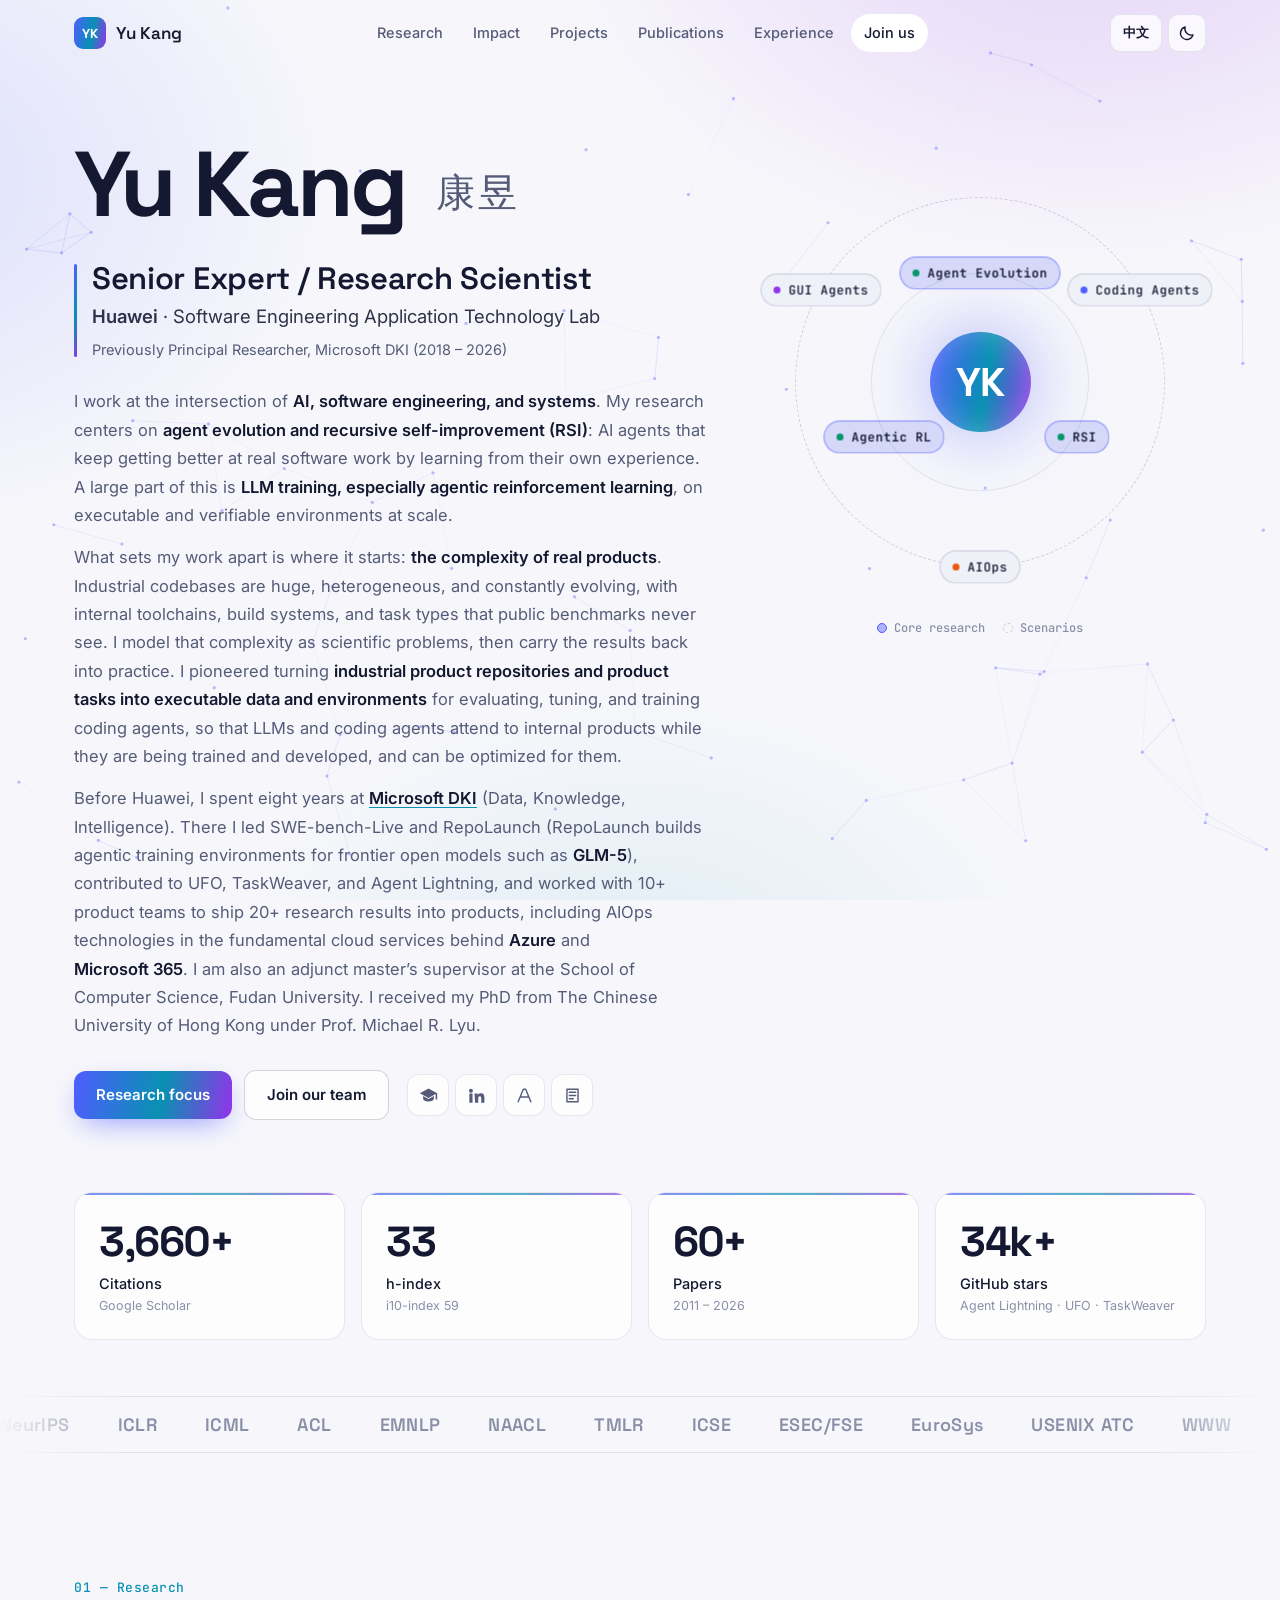
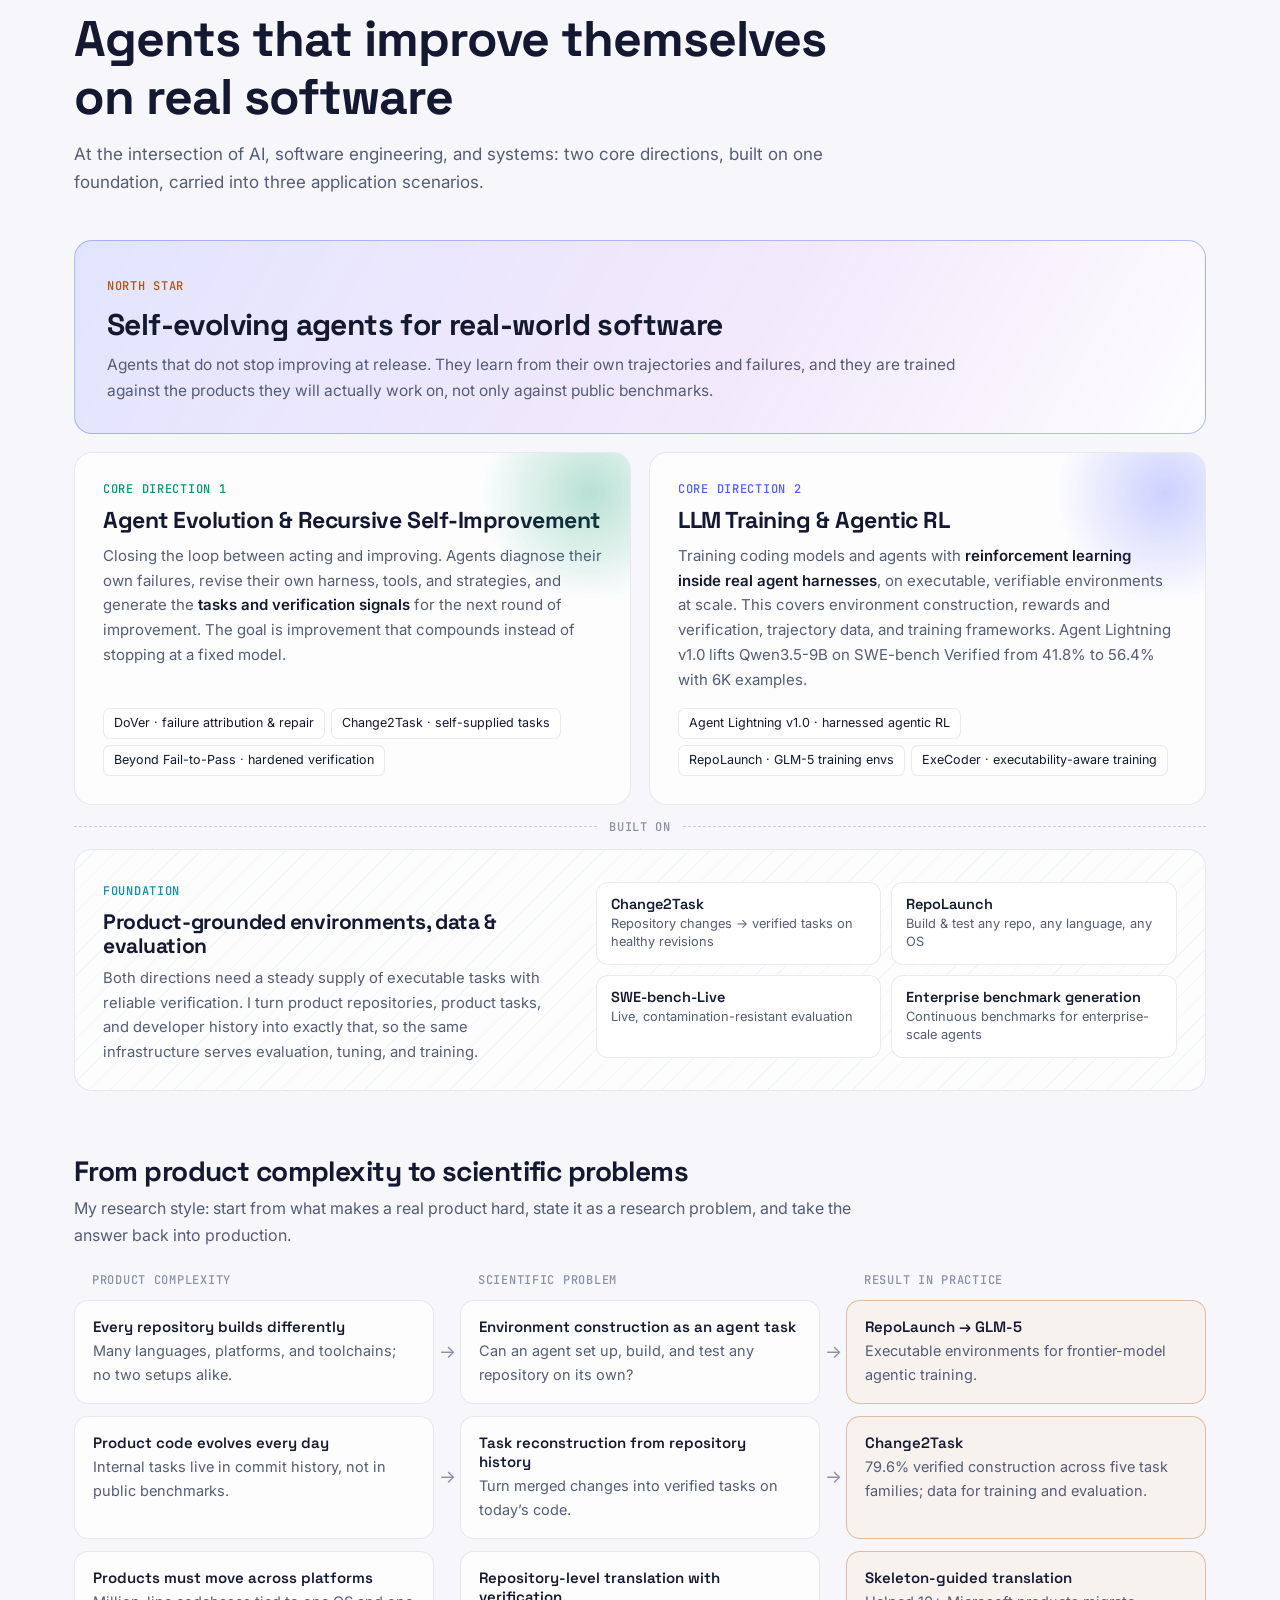
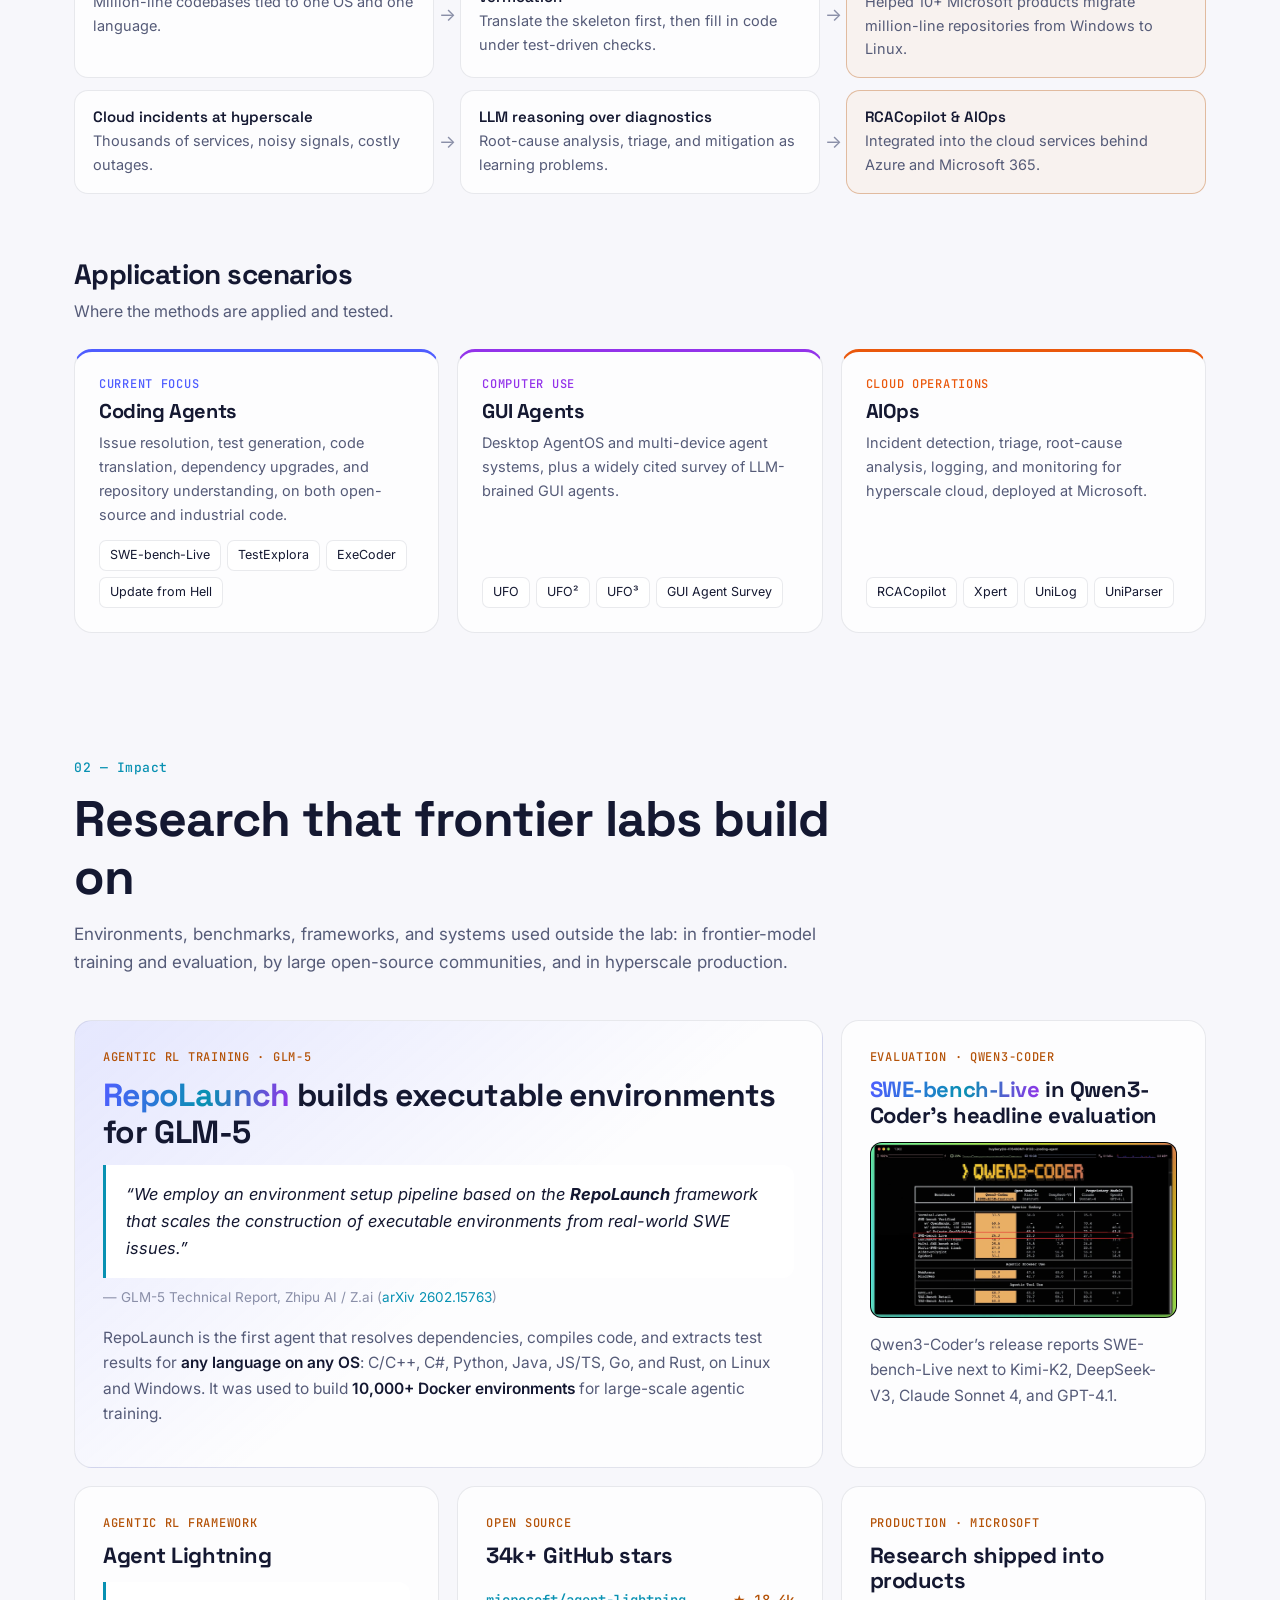
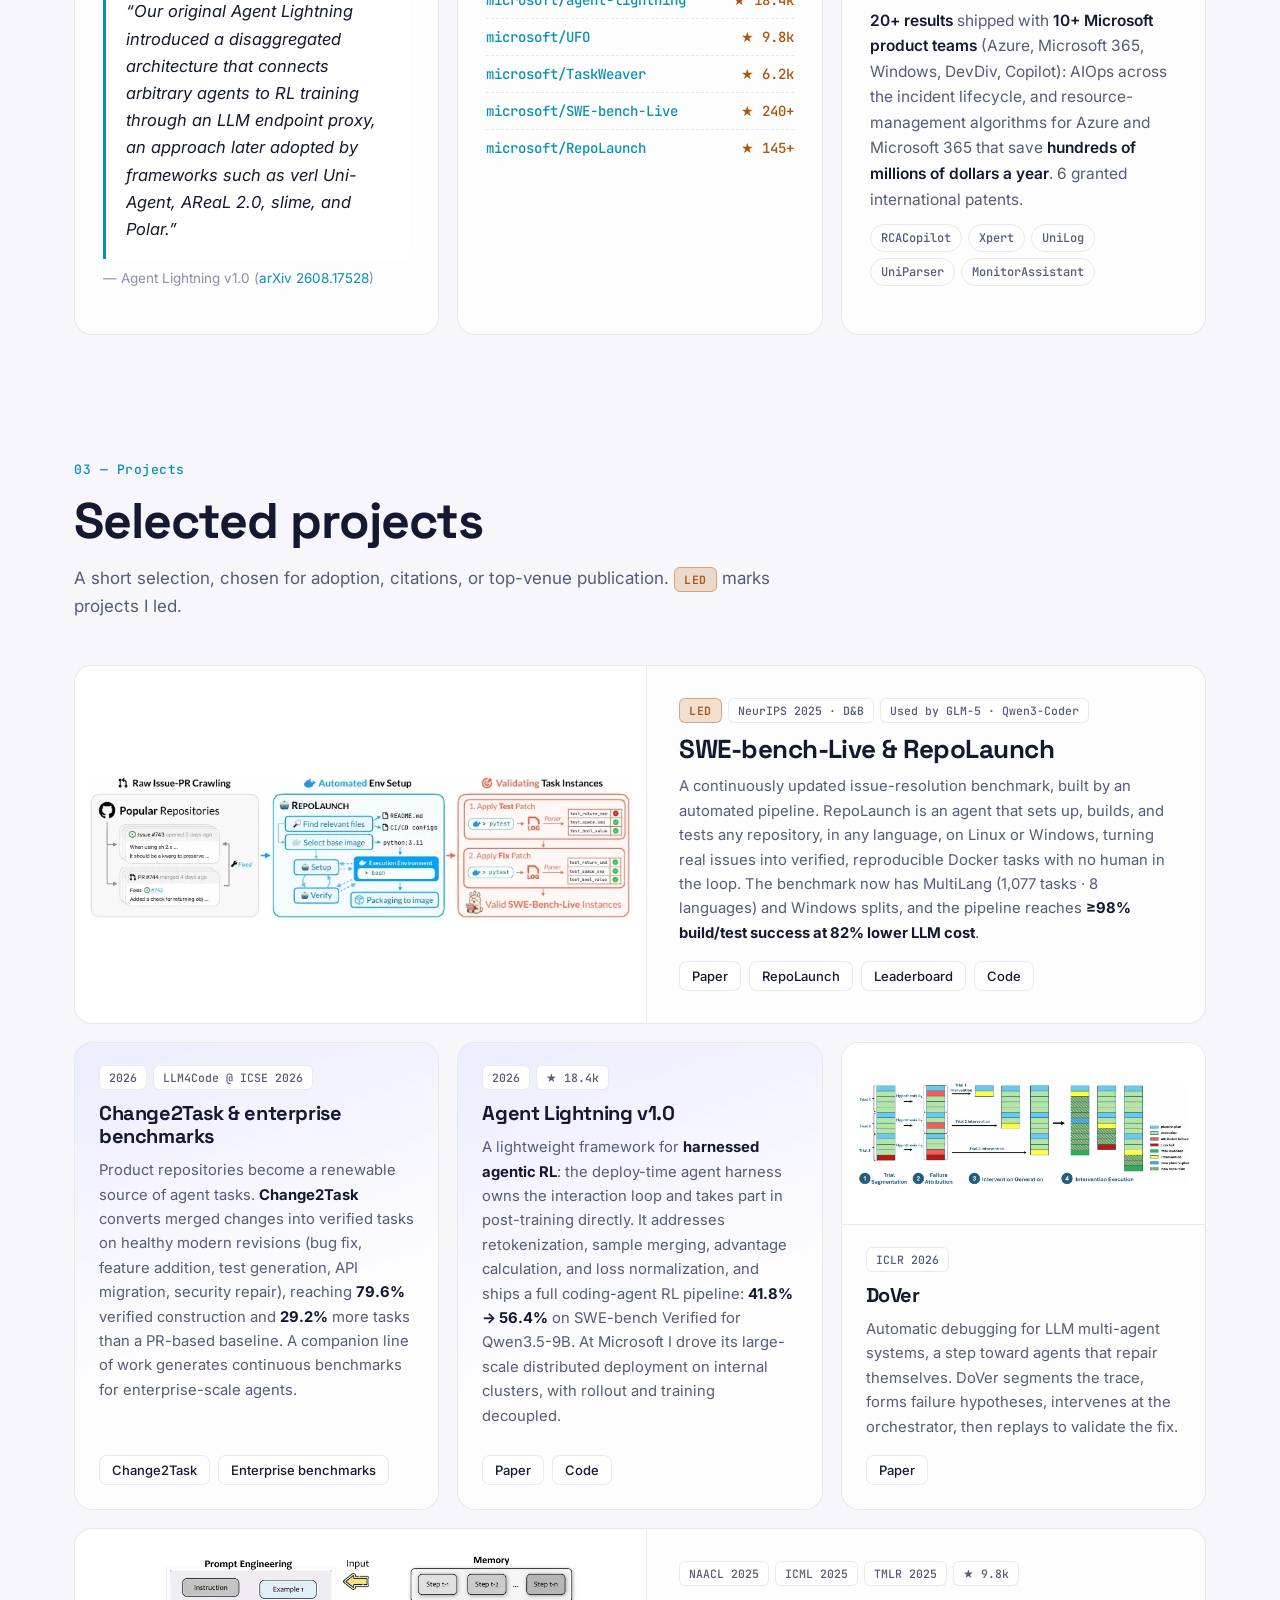
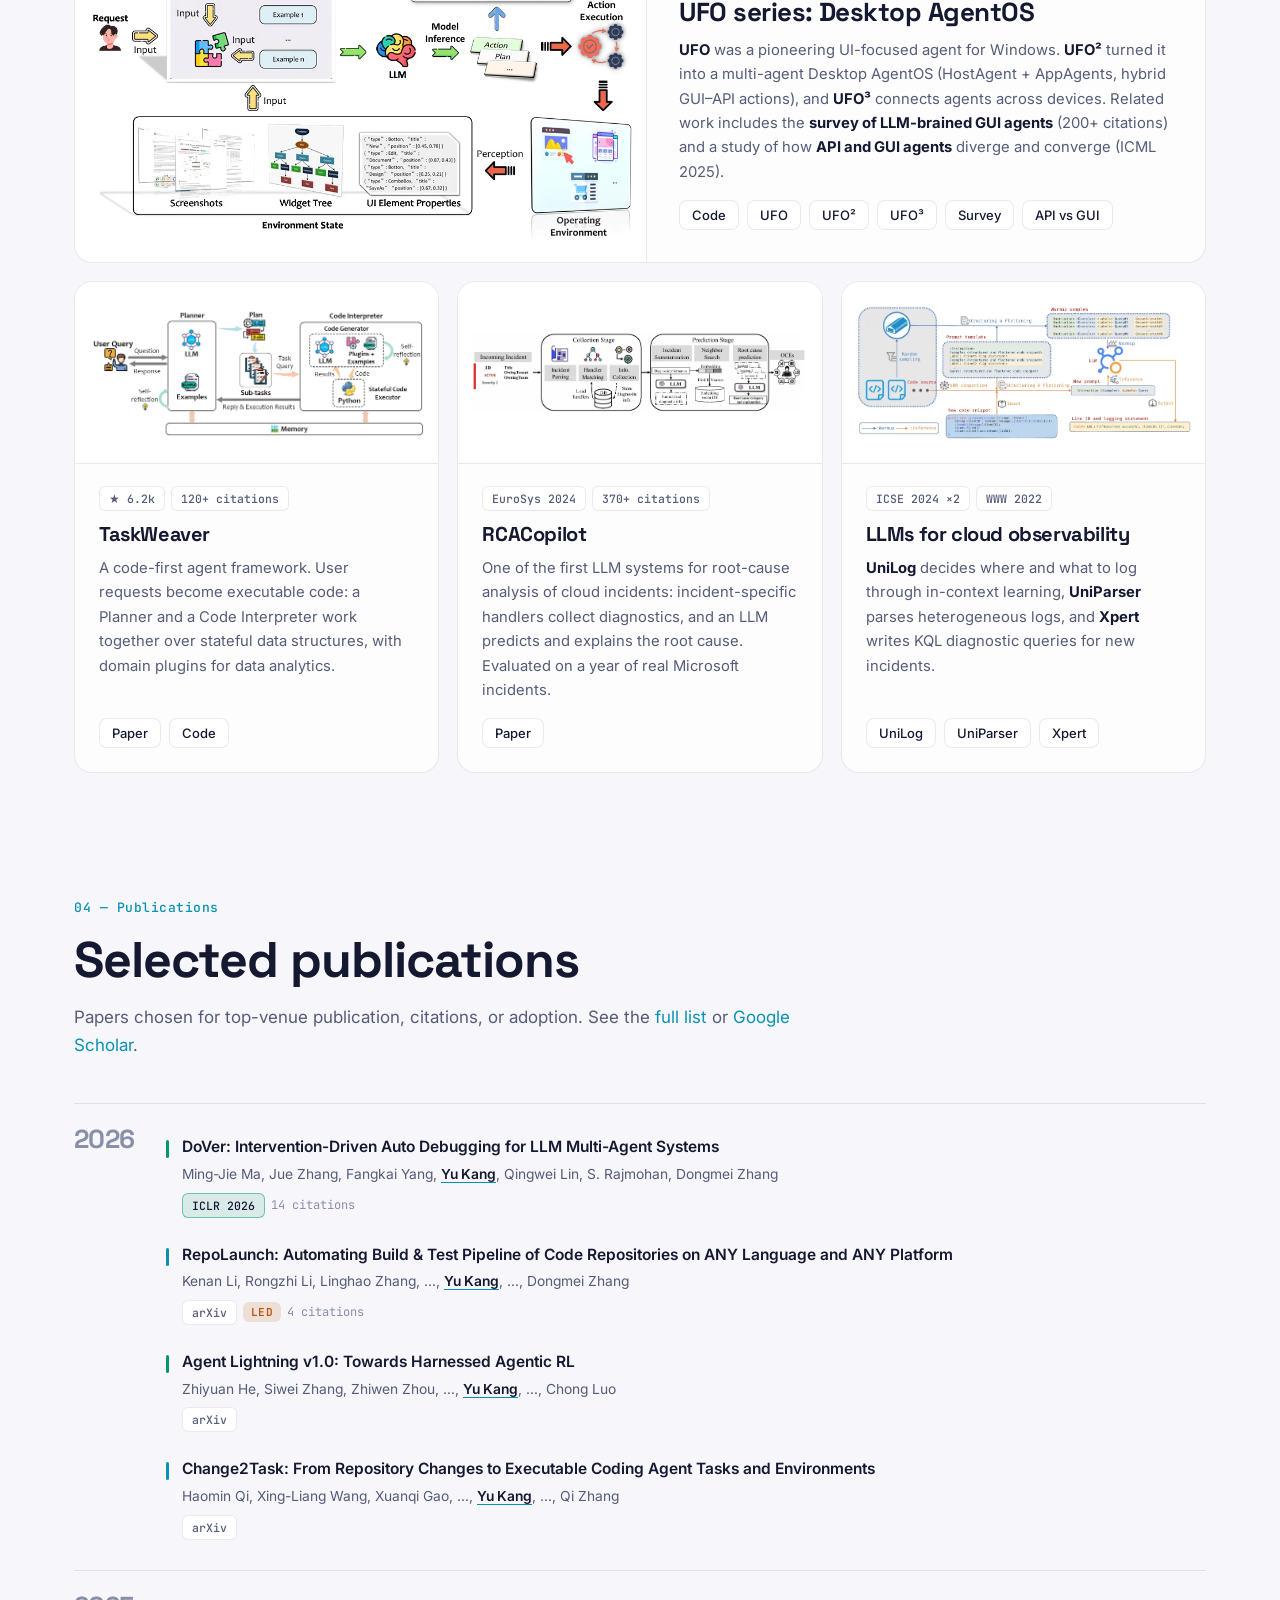
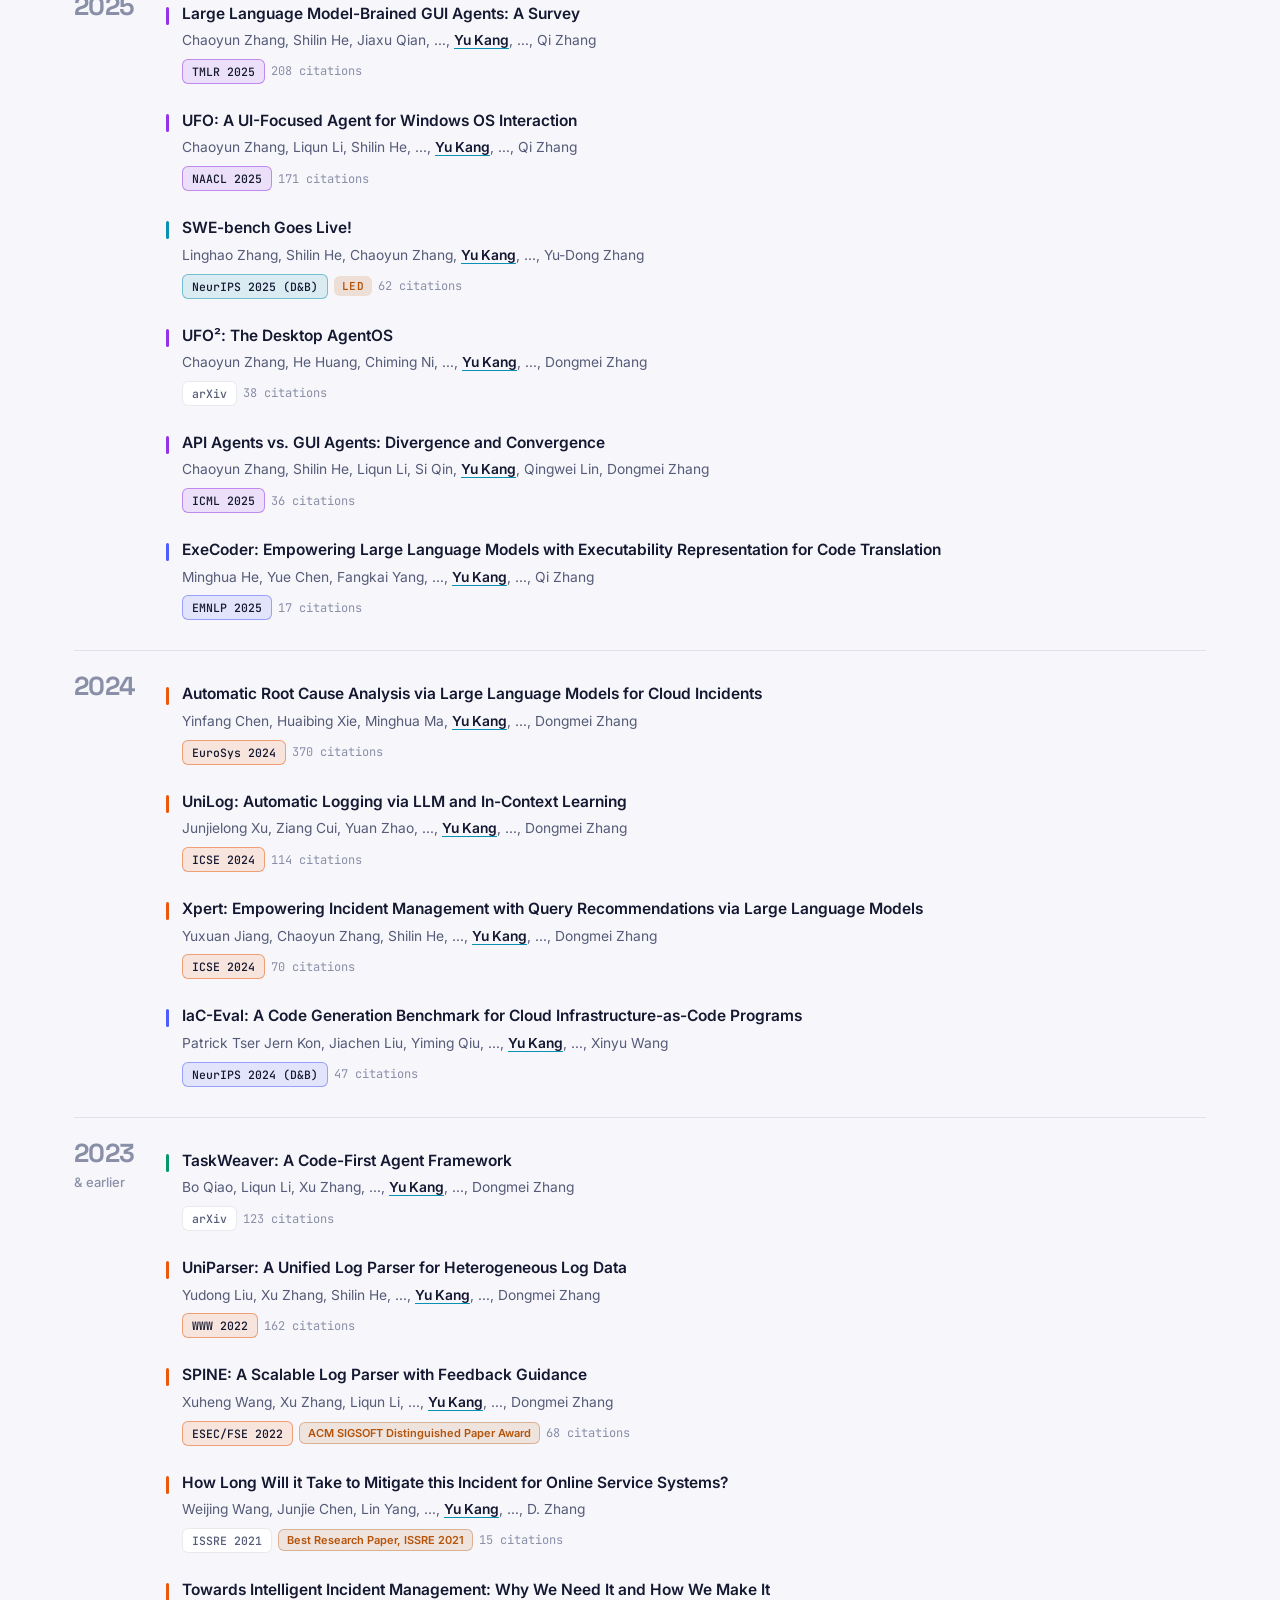
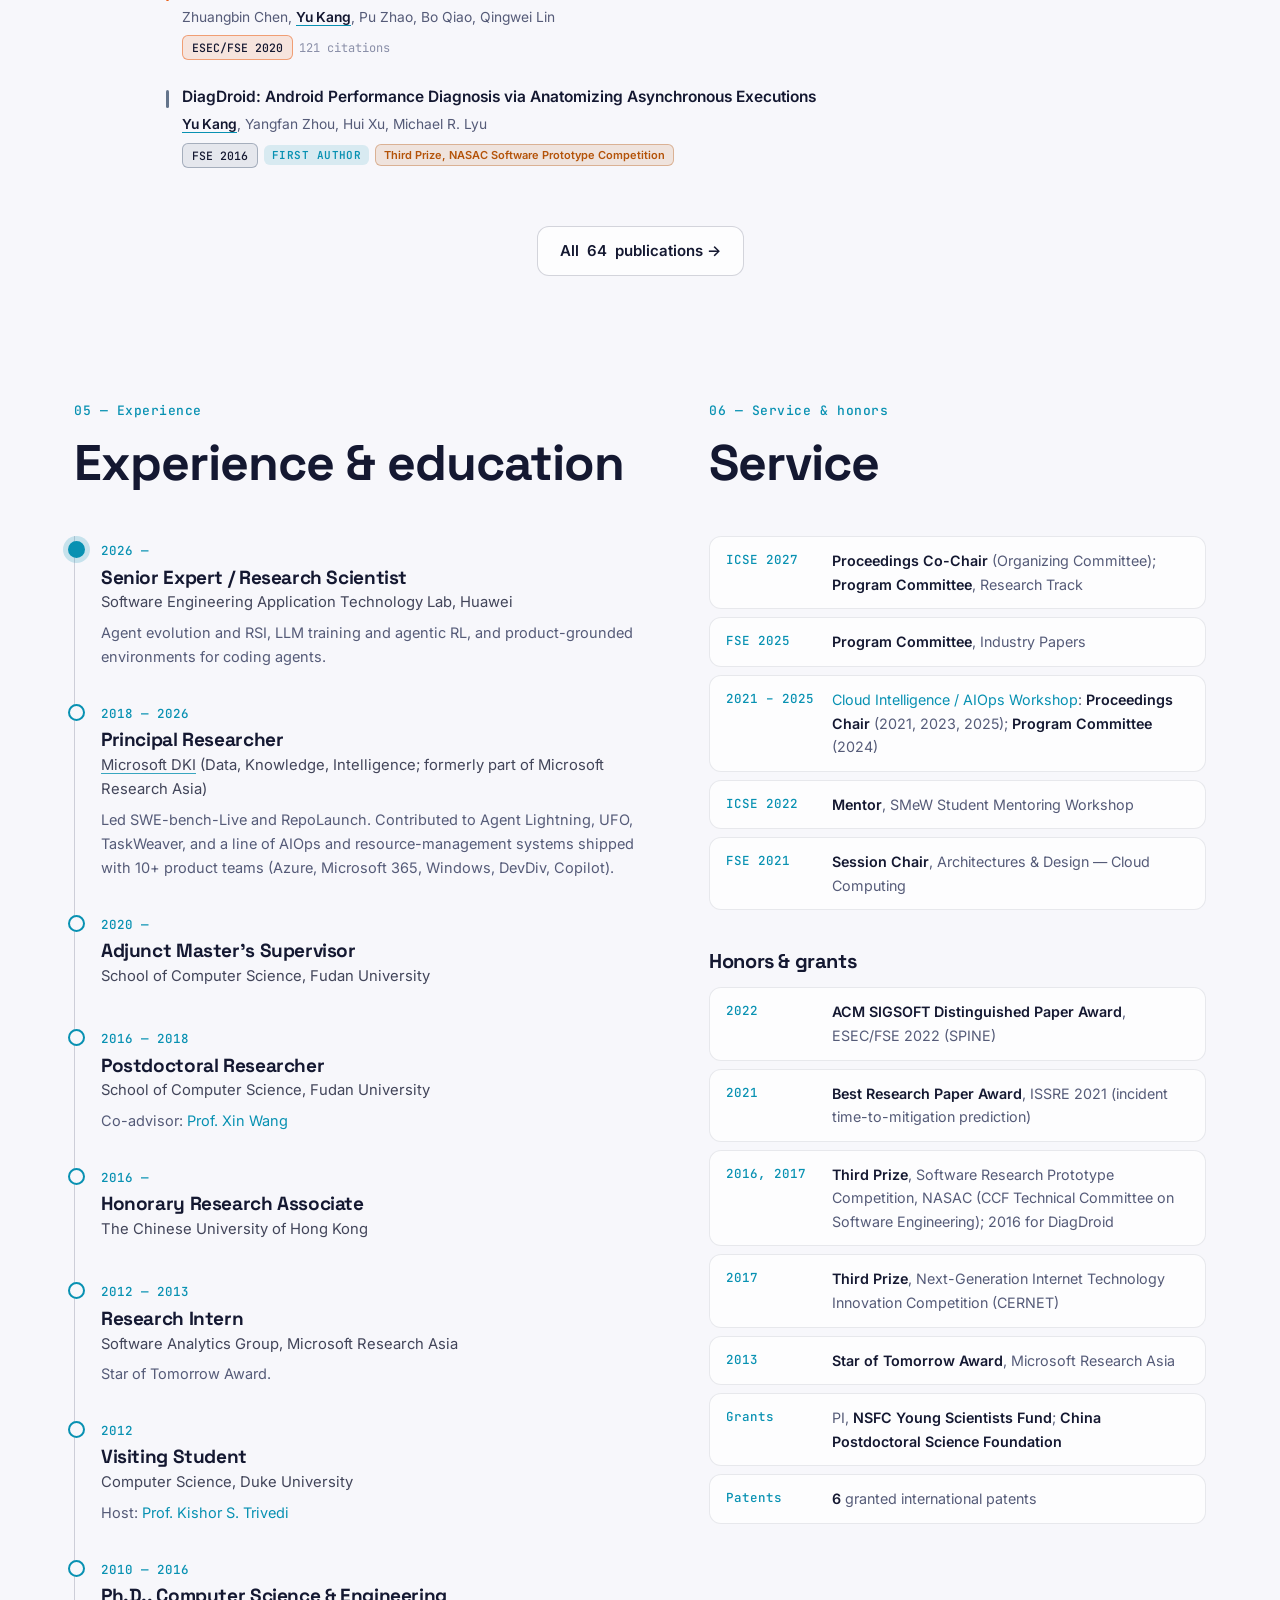
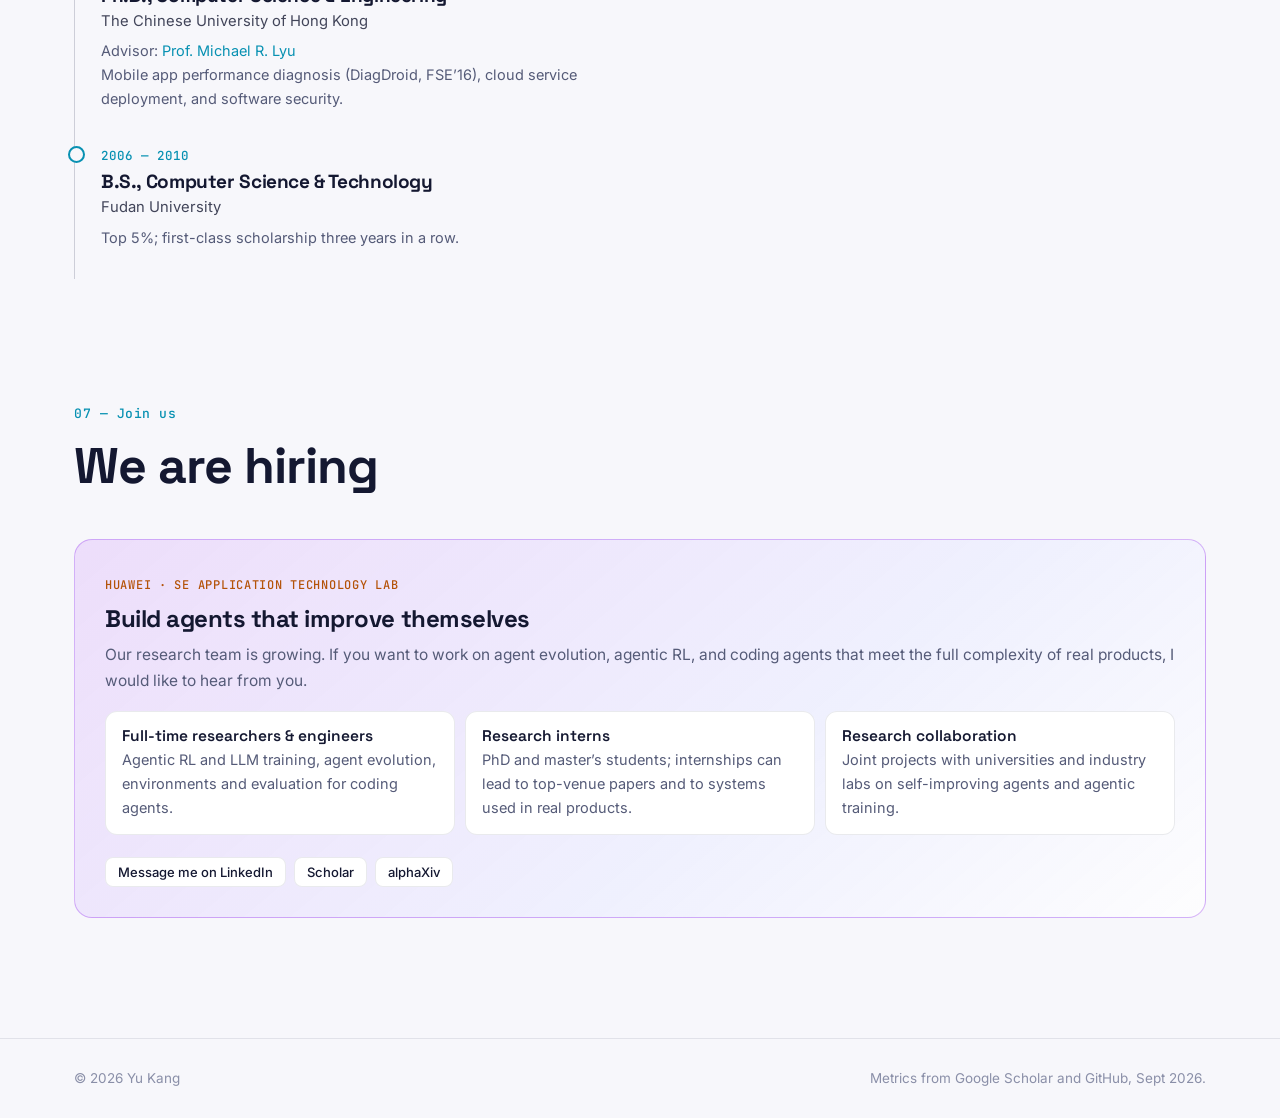
==== commit 569cad39: "Add AI/SE/systems framing, advisors, service, honors; refine titles and quotes - Titles: "Senior Exp" ====
--- a/index.html
+++ b/index.html
@@ -4,7 +4,7 @@
 <meta charset="utf-8">
 <meta name="viewport" content="width=device-width, initial-scale=1">
 <title>Yu Kang · Self-Evolving Agents for Real-World Software</title>
-<meta name="description" content="Yu Kang (康昱) — Senior Expert & Research Scientist at Huawei, former Principal Researcher at Microsoft Research Asia. Agent evolution and recursive self-improvement, LLM training and agentic RL, and product-grounded environments for coding agents.">
+<meta name="description" content="Yu Kang (康昱) — Senior Expert / Research Scientist at Huawei, former Principal Researcher at Microsoft DKI. Research at the intersection of AI, software engineering, and systems: agent evolution and recursive self-improvement, LLM training and agentic RL, and product-grounded environments for coding agents.">
 <meta property="og:title" content="Yu Kang · Self-Evolving Agents for Real-World Software">
 <meta property="og:description" content="Agent evolution · RSI · Agentic RL · SWE-bench-Live · RepoLaunch · Change2Task · Agent Lightning">
 <meta property="og:image" content="assets/img/swebench-live.webp">
@@ -48,15 +48,16 @@
     <div class="hero-text">
       <h1 class="reveal">Yu Kang <span class="cn">康昱</span></h1>
       <div class="hero-role reveal">
-        <span class="role-title">Senior Expert &amp; Research Scientist</span>
+        <span class="role-title">Senior Expert / Research Scientist</span>
         <span class="role-org"><b>Huawei</b> · Software Engineering Application Technology Lab</span>
-        <span class="role-prev">Previously Principal Researcher, Microsoft Research Asia (2018 – 2026)</span>
+        <span class="role-prev">Previously Principal Researcher, Microsoft DKI (2018 – 2026)</span>
       </div>
       <div class="hero-bio reveal">
         <p>
-          My research centers on <strong>agent evolution and recursive self-improvement (RSI)</strong>: AI agents that keep
-          getting better at real software work by learning from their own experience. A large part of this is
-          <strong>LLM training, especially agentic reinforcement learning</strong>, on executable and verifiable environments at scale.
+          I work at the intersection of <strong>AI, software engineering, and systems</strong>. My research centers on
+          <strong>agent evolution and recursive self-improvement (RSI)</strong>: AI agents that keep getting better at real
+          software work by learning from their own experience. A large part of this is <strong>LLM training, especially agentic
+          reinforcement learning</strong>, on executable and verifiable environments at scale.
         </p>
         <p>
           What sets my work apart is where it starts: <strong>the complexity of real products</strong>. Industrial codebases are huge,
@@ -67,11 +68,13 @@
           and can be optimized for them.
         </p>
         <p>
-          Before Huawei, I spent eight years at <strong>Microsoft Research Asia</strong>. There I led SWE-bench-Live and RepoLaunch
-          (RepoLaunch builds agentic training environments for frontier open models such as <strong>GLM-5</strong>), contributed to UFO,
-          TaskWeaver, and Agent Lightning, and built AIOps technologies that run in the fundamental cloud services behind
-          <strong>Azure</strong> and <strong>Microsoft&nbsp;365</strong>. I am also an adjunct master’s supervisor at the School of Computer
-          Science, Fudan University, and received my PhD from The Chinese University of Hong Kong.
+          Before Huawei, I spent eight years at <a href="https://www.microsoft.com/en-us/research/group/data-knowledge-intelligence/" target="_blank" rel="noopener"><strong>Microsoft DKI</strong></a>
+          (Data, Knowledge, Intelligence). There I led SWE-bench-Live and RepoLaunch (RepoLaunch builds agentic training environments
+          for frontier open models such as <strong>GLM-5</strong>), contributed to UFO, TaskWeaver, and Agent Lightning, and worked with
+          10+ product teams to ship 20+ research results into products, including AIOps technologies in the fundamental cloud
+          services behind <strong>Azure</strong> and <strong>Microsoft&nbsp;365</strong>. I am also an adjunct master’s supervisor at the
+          School of Computer Science, Fudan University. I received my PhD from The Chinese University of Hong Kong under
+          Prof. Michael R. Lyu.
         </p>
       </div>
       <div class="hero-cta reveal">
@@ -120,7 +123,7 @@
     <div class="sec-head reveal">
       <span class="sec-kicker">01 — Research</span>
       <h2>Agents that improve themselves on real software</h2>
-      <p>Two core directions, built on one foundation, carried into three application scenarios.</p>
+      <p>At the intersection of AI, software engineering, and systems: two core directions, built on one foundation, carried into three application scenarios.</p>
     </div>
 
     <div class="north reveal">
@@ -189,6 +192,11 @@
         <div class="res"><b>Change2Task</b>79.6% verified construction across five task families; data for training and evaluation.</div>
       </div>
       <div class="ap-row reveal">
+        <div><b>Products must move across platforms</b>Million-line codebases tied to one OS and one language.</div><span class="arr">→</span>
+        <div><b>Repository-level translation with verification</b>Translate the skeleton first, then fill in code under test-driven checks.</div><span class="arr">→</span>
+        <div class="res"><b>Skeleton-guided translation</b>Helped 10+ Microsoft products migrate million-line repositories from Windows to Linux.</div>
+      </div>
+      <div class="ap-row reveal">
         <div><b>Cloud incidents at hyperscale</b>Thousands of services, noisy signals, costly outages.</div><span class="arr">→</span>
         <div><b>LLM reasoning over diagnostics</b>Root-cause analysis, triage, and mitigation as learning problems.</div><span class="arr">→</span>
         <div class="res"><b>RCACopilot &amp; AIOps</b>Integrated into the cloud services behind Azure and Microsoft 365.</div>
@@ -248,8 +256,8 @@
       <article class="impact reveal">
         <div class="impact-tag">Agentic RL framework</div>
         <h3>Agent Lightning</h3>
-        <p>Its disaggregated design, which connects any agent to RL training through an LLM endpoint proxy, has been adopted by <b>verl Uni-Agent, AReaL 2.0, slime, and Polar</b>. v1.0 formalizes <b>harnessed agentic RL</b>.</p>
-        <a class="link-arrow" href="https://arxiv.org/abs/2608.17528" target="_blank" rel="noopener">Agent Lightning v1.0</a>
+        <blockquote>“Our original Agent Lightning introduced a disaggregated architecture that connects arbitrary agents to RL training through an LLM endpoint proxy, an approach later adopted by frameworks such as verl Uni-Agent, AReaL 2.0, slime, and Polar.”</blockquote>
+        <p class="cite">— Agent Lightning v1.0 (<a href="https://arxiv.org/abs/2608.17528" target="_blank" rel="noopener">arXiv 2608.17528</a>)</p>
       </article>
 
       <article class="impact reveal">
@@ -266,8 +274,8 @@
 
       <article class="impact reveal">
         <div class="impact-tag">Production · Microsoft</div>
-        <h3>AIOps in hyperscale production</h3>
-        <p>Incident detection, triage, linking, root-cause analysis, log parsing, and outage summarization, integrated into Microsoft’s fundamental cloud services behind <b>Azure</b> and <b>Microsoft 365</b>.</p>
+        <h3>Research shipped into products</h3>
+        <p><b>20+ results</b> shipped with <b>10+ Microsoft product teams</b> (Azure, Microsoft 365, Windows, DevDiv, Copilot): AIOps across the incident lifecycle, and resource-management algorithms for Azure and Microsoft 365 that save <b>hundreds of millions of dollars a year</b>. 6 granted international patents.</p>
         <div class="chips"><span>RCACopilot</span><span>Xpert</span><span>UniLog</span><span>UniParser</span><span>MonitorAssistant</span></div>
       </article>
     </div>
@@ -313,7 +321,7 @@
         <div class="proj-body only-text">
           <div class="proj-meta"><span class="venue">2026</span><span class="venue">★ 18.4k</span></div>
           <h3>Agent Lightning v1.0</h3>
-          <p>A lightweight framework for <b>harnessed agentic RL</b>: the deploy-time agent harness owns the interaction loop and takes part in post-training directly. It addresses retokenization, sample merging, advantage calculation, and loss normalization, and ships a full coding-agent RL pipeline: <b>41.8% → 56.4%</b> on SWE-bench Verified for Qwen3.5-9B.</p>
+          <p>A lightweight framework for <b>harnessed agentic RL</b>: the deploy-time agent harness owns the interaction loop and takes part in post-training directly. It addresses retokenization, sample merging, advantage calculation, and loss normalization, and ships a full coding-agent RL pipeline: <b>41.8% → 56.4%</b> on SWE-bench Verified for Qwen3.5-9B. At Microsoft I drove its large-scale distributed deployment on internal clusters, with rollout and training decoupled.</p>
           <div class="proj-links"><a href="https://arxiv.org/abs/2608.17528" target="_blank" rel="noopener">Paper</a><a href="https://github.com/microsoft/agent-lightning" target="_blank" rel="noopener">Code</a></div>
         </div>
       </article>
@@ -348,7 +356,7 @@
       <article class="proj reveal">
         <div class="proj-media"><img src="assets/img/taskweaver.webp" alt="TaskWeaver architecture" loading="lazy"></div>
         <div class="proj-body">
-          <div class="proj-meta"><span class="venue">★ 6.2k</span><span class="venue">100+ citations</span></div>
+          <div class="proj-meta"><span class="venue">★ 6.2k</span><span class="venue">120+ citations</span></div>
           <h3>TaskWeaver</h3>
           <p>A code-first agent framework. User requests become executable code: a Planner and a Code Interpreter work together over stateful data structures, with domain plugins for data analytics.</p>
           <div class="proj-links"><a href="https://arxiv.org/abs/2311.17541" target="_blank" rel="noopener">Paper</a><a href="https://github.com/microsoft/TaskWeaver" target="_blank" rel="noopener">Code</a></div>
@@ -358,7 +366,7 @@
       <article class="proj reveal">
         <div class="proj-media"><img src="assets/img/rcacopilot.webp" alt="RCACopilot pipeline" loading="lazy"></div>
         <div class="proj-body">
-          <div class="proj-meta"><span class="venue">EuroSys 2024</span><span class="venue">290+ citations</span></div>
+          <div class="proj-meta"><span class="venue">EuroSys 2024</span><span class="venue">370+ citations</span></div>
           <h3>RCACopilot</h3>
           <p>One of the first LLM systems for root-cause analysis of cloud incidents: incident-specific handlers collect diagnostics, and an LLM predicts and explains the root cause. Evaluated on a year of real Microsoft incidents.</p>
           <div class="proj-links"><a href="https://arxiv.org/abs/2305.15778" target="_blank" rel="noopener">Paper</a></div>
@@ -392,7 +400,7 @@
   </div>
 </section>
 
-<!-- ============ EXPERIENCE & JOIN ============ -->
+<!-- ============ EXPERIENCE, SERVICE & HONORS ============ -->
 <section id="experience" class="section">
   <div class="wrap two-col">
     <div>
@@ -403,59 +411,105 @@
       <ol class="timeline">
         <li class="reveal">
           <span class="when">2026 —</span>
-          <h4>Senior Expert &amp; Research Scientist</h4>
+          <h4>Senior Expert / Research Scientist</h4>
           <p class="org">Software Engineering Application Technology Lab, Huawei</p>
           <p>Agent evolution and RSI, LLM training and agentic RL, and product-grounded environments for coding agents.</p>
         </li>
         <li class="reveal">
           <span class="when">2018 — 2026</span>
           <h4>Principal Researcher</h4>
-          <p class="org">Microsoft Research Asia · DKI (Data, Knowledge, Intelligence)</p>
-          <p>Led SWE-bench-Live and RepoLaunch. Contributed to Agent Lightning, UFO, TaskWeaver, and a line of AIOps systems integrated into Microsoft’s fundamental cloud services (Azure, Microsoft 365).</p>
-        </li>
-        <li class="reveal">
-          <span class="when">Adjunct</span>
+          <p class="org"><a href="https://www.microsoft.com/en-us/research/group/data-knowledge-intelligence/" target="_blank" rel="noopener">Microsoft DKI</a> (Data, Knowledge, Intelligence; formerly part of Microsoft Research Asia)</p>
+          <p>Led SWE-bench-Live and RepoLaunch. Contributed to Agent Lightning, UFO, TaskWeaver, and a line of AIOps and resource-management systems shipped with 10+ product teams (Azure, Microsoft 365, Windows, DevDiv, Copilot).</p>
+        </li>
+        <li class="reveal">
+          <span class="when">2020 —</span>
           <h4>Adjunct Master’s Supervisor</h4>
           <p class="org">School of Computer Science, Fudan University</p>
         </li>
         <li class="reveal">
-          <span class="when">Honorary</span>
+          <span class="when">2016 — 2018</span>
+          <h4>Postdoctoral Researcher</h4>
+          <p class="org">School of Computer Science, Fudan University</p>
+          <p class="mentor">Co-advisor: <a href="https://faculty.fudan.edu.cn/wangxin/" target="_blank" rel="noopener">Prof. Xin Wang</a></p>
+        </li>
+        <li class="reveal">
+          <span class="when">2016 —</span>
           <h4>Honorary Research Associate</h4>
           <p class="org">The Chinese University of Hong Kong</p>
         </li>
         <li class="reveal">
-          <span class="when">Visiting</span>
-          <h4>Visiting Scholar</h4>
-          <p class="org">Duke University</p>
-        </li>
-        <li class="reveal">
-          <span class="when">— 2016</span>
+          <span class="when">2012 — 2013</span>
+          <h4>Research Intern</h4>
+          <p class="org">Software Analytics Group, Microsoft Research Asia</p>
+          <p>Star of Tomorrow Award.</p>
+        </li>
+        <li class="reveal">
+          <span class="when">2012</span>
+          <h4>Visiting Student</h4>
+          <p class="org">Computer Science, Duke University</p>
+          <p class="mentor">Host: <a href="https://trivedi.pratt.duke.edu/people/kishor-trivedi" target="_blank" rel="noopener">Prof. Kishor S. Trivedi</a></p>
+        </li>
+        <li class="reveal">
+          <span class="when">2010 — 2016</span>
           <h4>Ph.D., Computer Science &amp; Engineering</h4>
           <p class="org">The Chinese University of Hong Kong</p>
+          <p class="mentor">Advisor: <a href="https://www.cse.cuhk.edu.hk/lyu/" target="_blank" rel="noopener">Prof. Michael R. Lyu</a></p>
           <p>Mobile app performance diagnosis (DiagDroid, FSE’16), cloud service deployment, and software security.</p>
         </li>
+        <li class="reveal">
+          <span class="when">2006 — 2010</span>
+          <h4>B.S., Computer Science &amp; Technology</h4>
+          <p class="org">Fudan University</p>
+          <p>Top 5%; first-class scholarship three years in a row.</p>
+        </li>
       </ol>
-      <p class="svc-note reveal"><b>Service:</b> ICSE 2027 Research Track Program Committee; ICSE 2027 Proceedings Co-Chair.</p>
-    </div>
-    <div id="join">
+    </div>
+    <div>
       <div class="sec-head reveal">
-        <span class="sec-kicker">06 — Join us</span>
-        <h2>We are hiring</h2>
-      </div>
-      <div class="join reveal">
-        <span class="lbl">Huawei · SE Application Technology Lab</span>
-        <h3>Build agents that improve themselves</h3>
-        <p>Our research team is growing. If you want to work on agent evolution, agentic RL, and coding agents that meet the full complexity of real products, I would like to hear from you.</p>
-        <ul>
-          <li><b>Full-time researchers &amp; engineers</b>Agentic RL and LLM training, agent evolution, environments and evaluation for coding agents.</li>
-          <li><b>Research interns</b>PhD and master’s students; internships can lead to top-venue papers and to systems used in real products.</li>
-          <li><b>Research collaboration</b>Joint projects with universities and industry labs on self-improving agents and agentic training.</li>
-        </ul>
-        <div class="proj-links">
-          <a href="https://www.linkedin.com/in/yu-kang/" target="_blank" rel="noopener">Message me on LinkedIn</a>
-          <a href="https://scholar.google.com/citations?user=M_lzR_0AAAAJ" target="_blank" rel="noopener">Scholar</a>
-          <a href="https://www.alphaxiv.org/@yu-kang" target="_blank" rel="noopener">alphaXiv</a>
-        </div>
+        <span class="sec-kicker">06 — Service &amp; honors</span>
+        <h2>Service</h2>
+      </div>
+      <ul class="cv-list reveal">
+        <li><span>ICSE 2027</span><div><b>Proceedings Co-Chair</b> (Organizing Committee); <b>Program Committee</b>, Research Track</div></li>
+        <li><span>FSE 2025</span><div><b>Program Committee</b>, Industry Papers</div></li>
+        <li><span>2021 – 2025</span><div><a href="https://cloudintelligenceworkshop.org/2025/organizers.html" target="_blank" rel="noopener">Cloud Intelligence / AIOps Workshop</a>: <b>Proceedings Chair</b> (2021, 2023, 2025); <b>Program Committee</b> (2024)</div></li>
+        <li><span>ICSE 2022</span><div><b>Mentor</b>, SMeW Student Mentoring Workshop</div></li>
+        <li><span>FSE 2021</span><div><b>Session Chair</b>, Architectures &amp; Design — Cloud Computing</div></li>
+      </ul>
+      <h3 class="cv-h reveal">Honors &amp; grants</h3>
+      <ul class="cv-list reveal">
+        <li><span>2022</span><div><b>ACM SIGSOFT Distinguished Paper Award</b>, ESEC/FSE 2022 (SPINE)</div></li>
+        <li><span>2021</span><div><b>Best Research Paper Award</b>, ISSRE 2021 (incident time-to-mitigation prediction)</div></li>
+        <li><span>2016, 2017</span><div><b>Third Prize</b>, Software Research Prototype Competition, NASAC (CCF Technical Committee on Software Engineering); 2016 for DiagDroid</div></li>
+        <li><span>2017</span><div><b>Third Prize</b>, Next-Generation Internet Technology Innovation Competition (CERNET)</div></li>
+        <li><span>2013</span><div><b>Star of Tomorrow Award</b>, Microsoft Research Asia</div></li>
+        <li><span>Grants</span><div>PI, <b>NSFC Young Scientists Fund</b>; <b>China Postdoctoral Science Foundation</b></div></li>
+        <li><span>Patents</span><div><b>6</b> granted international patents</div></li>
+      </ul>
+    </div>
+  </div>
+</section>
+
+<!-- ============ JOIN ============ -->
+<section id="join" class="section">
+  <div class="wrap">
+    <div class="sec-head reveal">
+      <span class="sec-kicker">07 — Join us</span>
+      <h2>We are hiring</h2>
+    </div>
+    <div class="join reveal">
+      <span class="lbl">Huawei · SE Application Technology Lab</span>
+      <h3>Build agents that improve themselves</h3>
+      <p>Our research team is growing. If you want to work on agent evolution, agentic RL, and coding agents that meet the full complexity of real products, I would like to hear from you.</p>
+      <ul class="join-grid">
+        <li><b>Full-time researchers &amp; engineers</b>Agentic RL and LLM training, agent evolution, environments and evaluation for coding agents.</li>
+        <li><b>Research interns</b>PhD and master’s students; internships can lead to top-venue papers and to systems used in real products.</li>
+        <li><b>Research collaboration</b>Joint projects with universities and industry labs on self-improving agents and agentic training.</li>
+      </ul>
+      <div class="proj-links">
+        <a href="https://www.linkedin.com/in/yu-kang/" target="_blank" rel="noopener">Message me on LinkedIn</a>
+        <a href="https://scholar.google.com/citations?user=M_lzR_0AAAAJ" target="_blank" rel="noopener">Scholar</a>
+        <a href="https://www.alphaxiv.org/@yu-kang" target="_blank" rel="noopener">alphaXiv</a>
       </div>
     </div>
   </div>
--- a/assets/css/style.css
+++ b/assets/css/style.css
@@ -488,3 +488,19 @@
 /* Chinese pages: Noto Sans SC for CJK glyphs */
 :lang(zh) body { font-family: Inter, "Noto Sans SC", "PingFang SC", "Microsoft YaHei", sans-serif; }
 :lang(zh) h1, :lang(zh) h2, :lang(zh) h3, :lang(zh) h4 { font-family: "Space Grotesk", "Noto Sans SC", sans-serif; letter-spacing: 0; }
+
+/* awards, folded year label, service & honors lists */
+.badge.award { color: var(--gold); background: color-mix(in srgb, var(--gold) 12%, transparent); border: 1px solid color-mix(in srgb, var(--gold) 35%, transparent); text-transform: none; letter-spacing: 0; font-family: Inter, "Noto Sans SC", sans-serif; }
+.pub-year > h3 small { display: block; font: 500 13px Inter, "Noto Sans SC", sans-serif; color: var(--faint); margin-top: 4px; letter-spacing: 0; }
+.timeline .mentor { color: var(--muted); font-size: 14px; margin: 2px 0 0; }
+.timeline .mentor a { color: var(--a2); }
+.cv-list { list-style: none; margin: 0; padding: 0; display: grid; gap: 8px; }
+.cv-list li { display: grid; grid-template-columns: 92px 1fr; gap: 14px; padding: 12px 16px; border: 1px solid var(--border); border-radius: 12px; background: var(--surface); font-size: 14.3px; color: var(--muted); }
+.cv-list li > span:first-child { font: 500 12.5px "JetBrains Mono", monospace; color: var(--a2); padding-top: 2px; }
+.cv-list b { color: var(--text); font-weight: 600; }
+.cv-h { font-size: 20px; margin: 40px 0 14px; }
+@media (max-width: 760px) { .cv-list li { grid-template-columns: 1fr; gap: 2px; } }
+.join ul.join-grid { grid-template-columns: repeat(3, 1fr); }
+@media (max-width: 1000px) { .join ul.join-grid { grid-template-columns: 1fr; } }
+.hero-bio a { color: inherit; text-decoration: underline; text-decoration-color: var(--a2); text-underline-offset: 3px; }
+.timeline .org a { color: inherit; text-decoration: underline; text-decoration-color: var(--a2); text-underline-offset: 3px; }
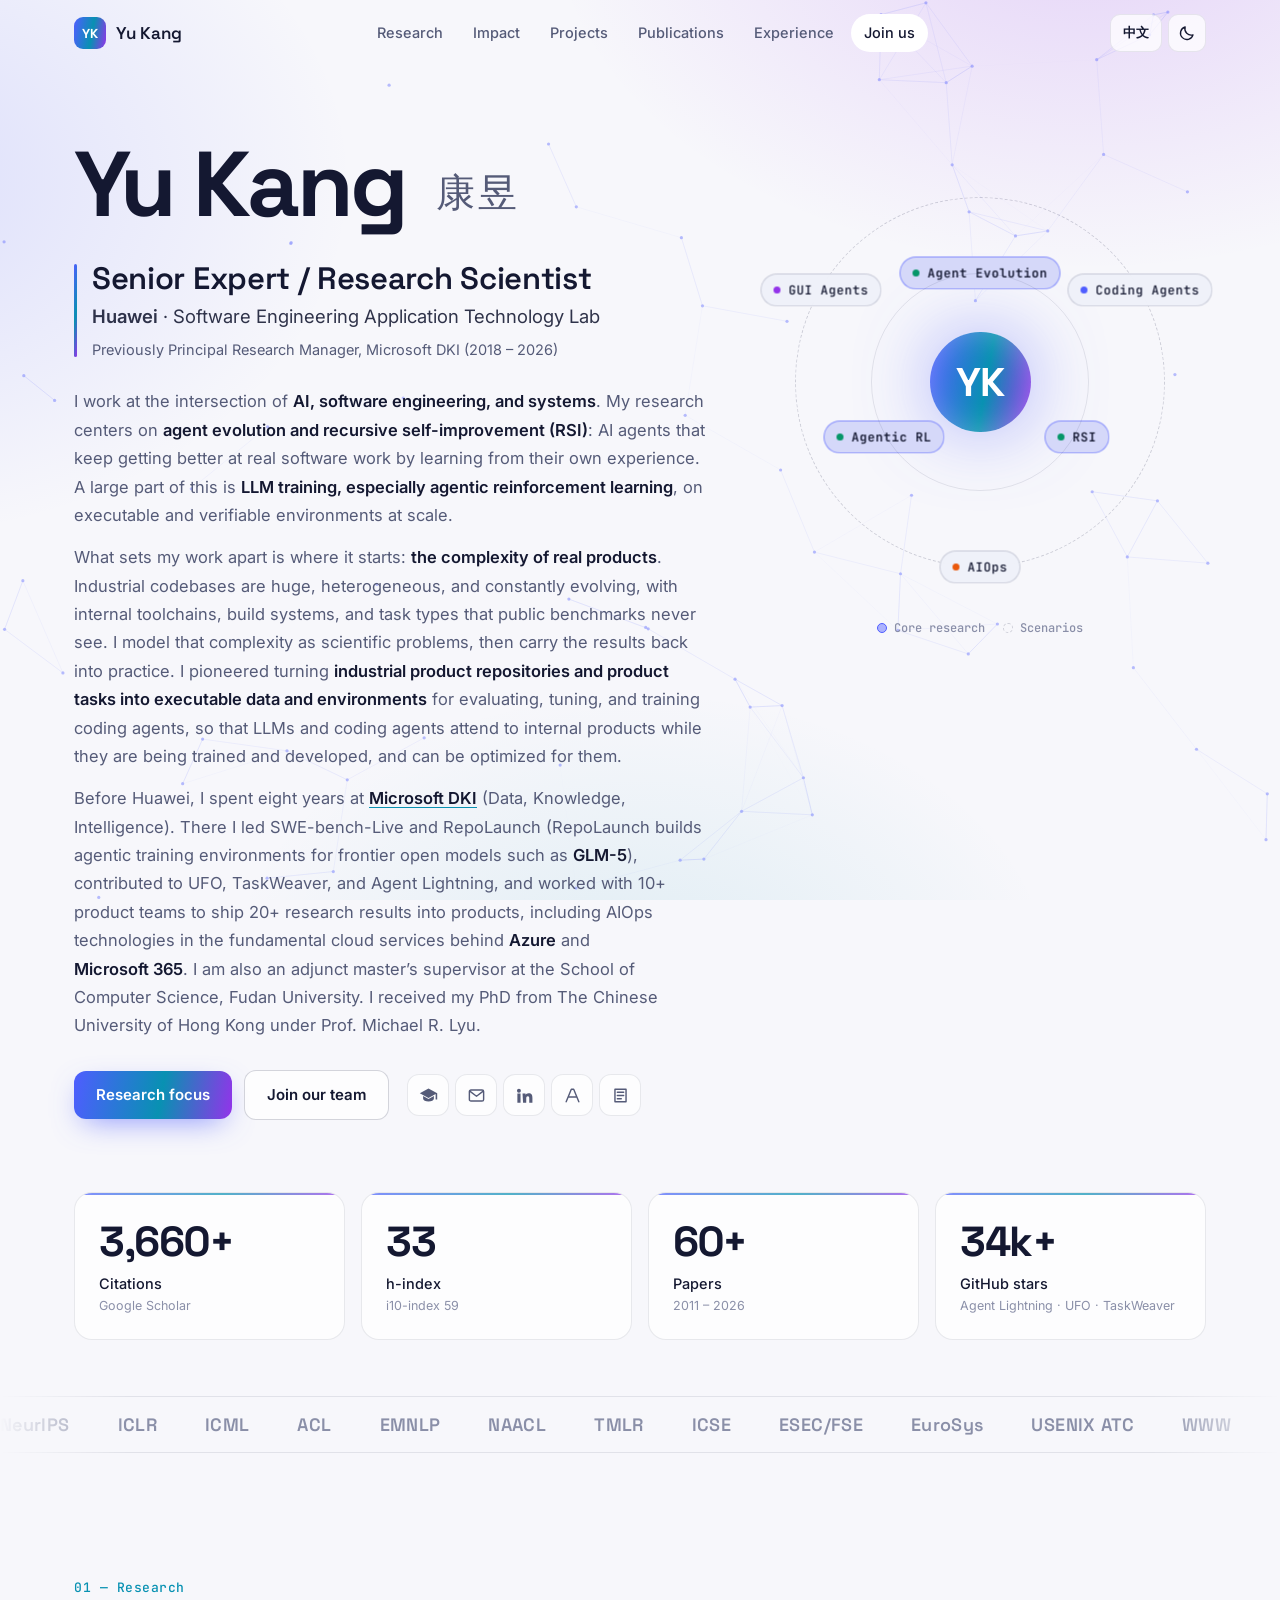
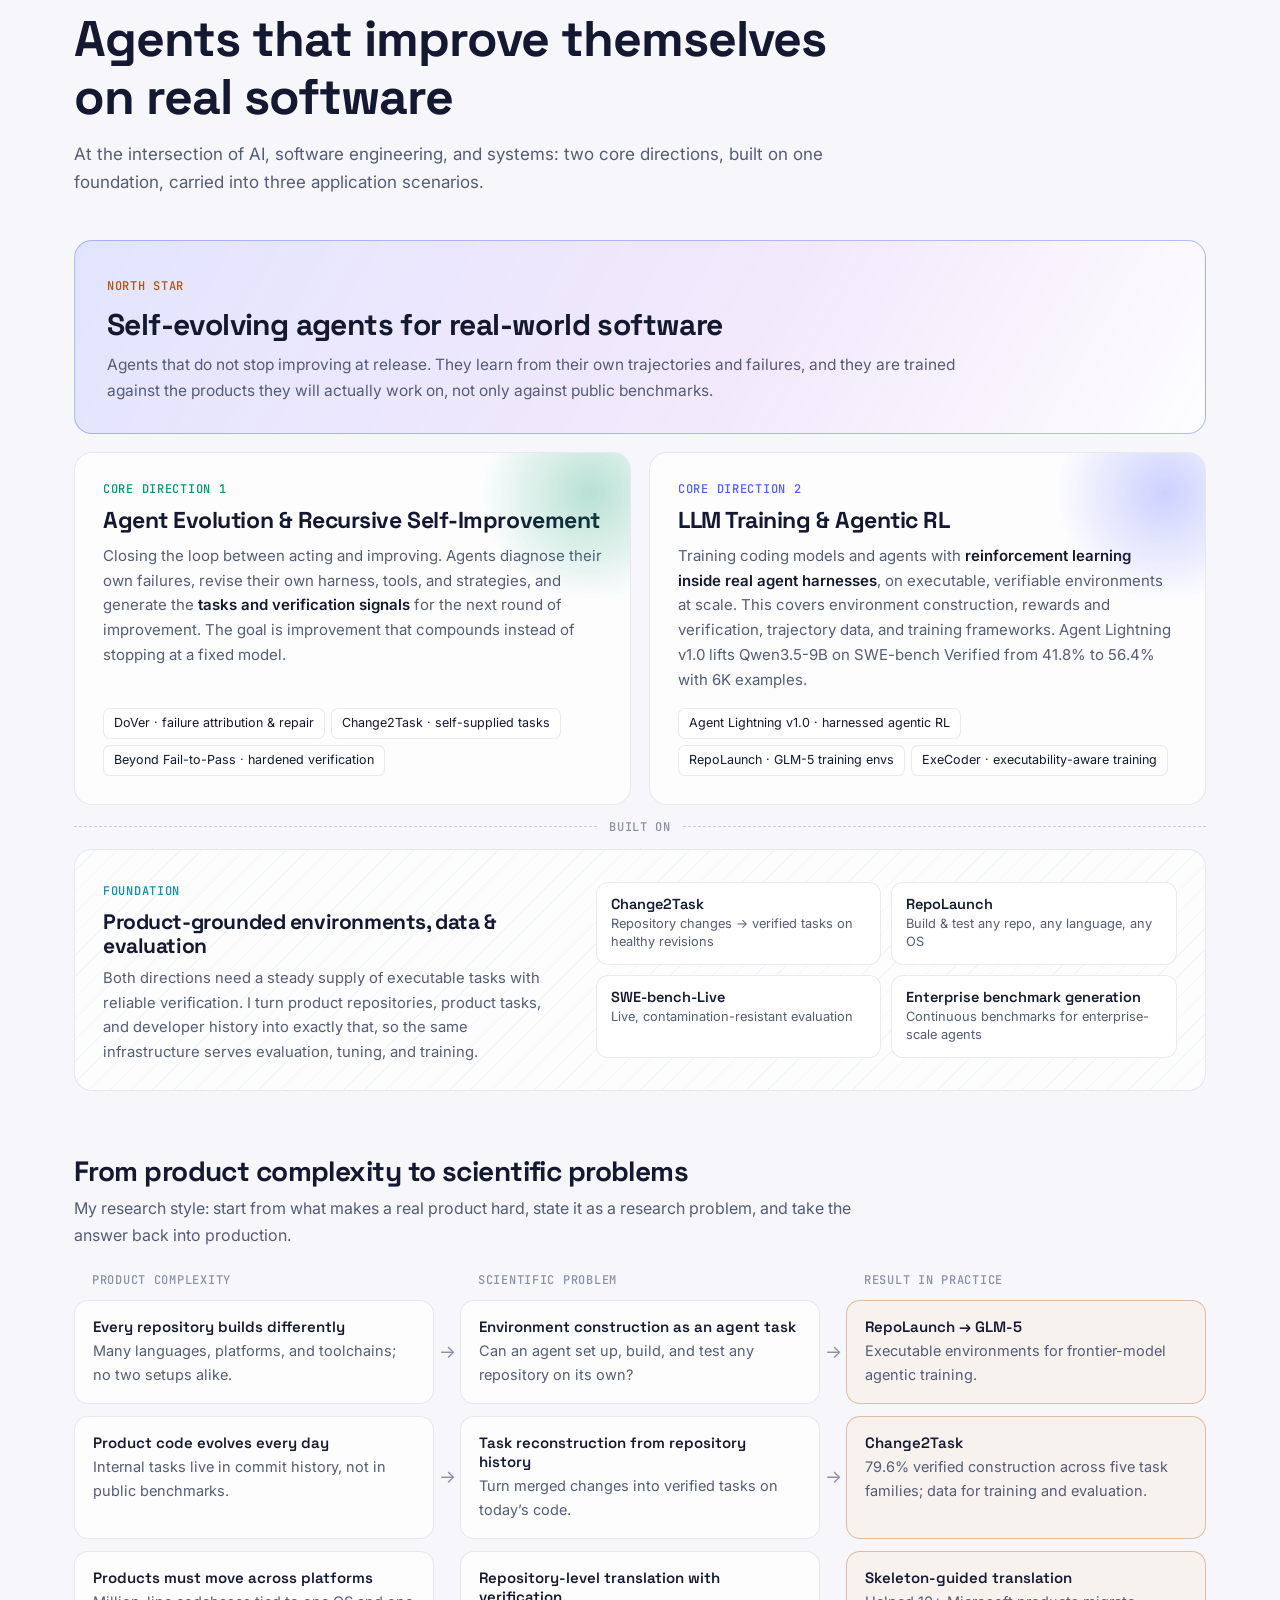
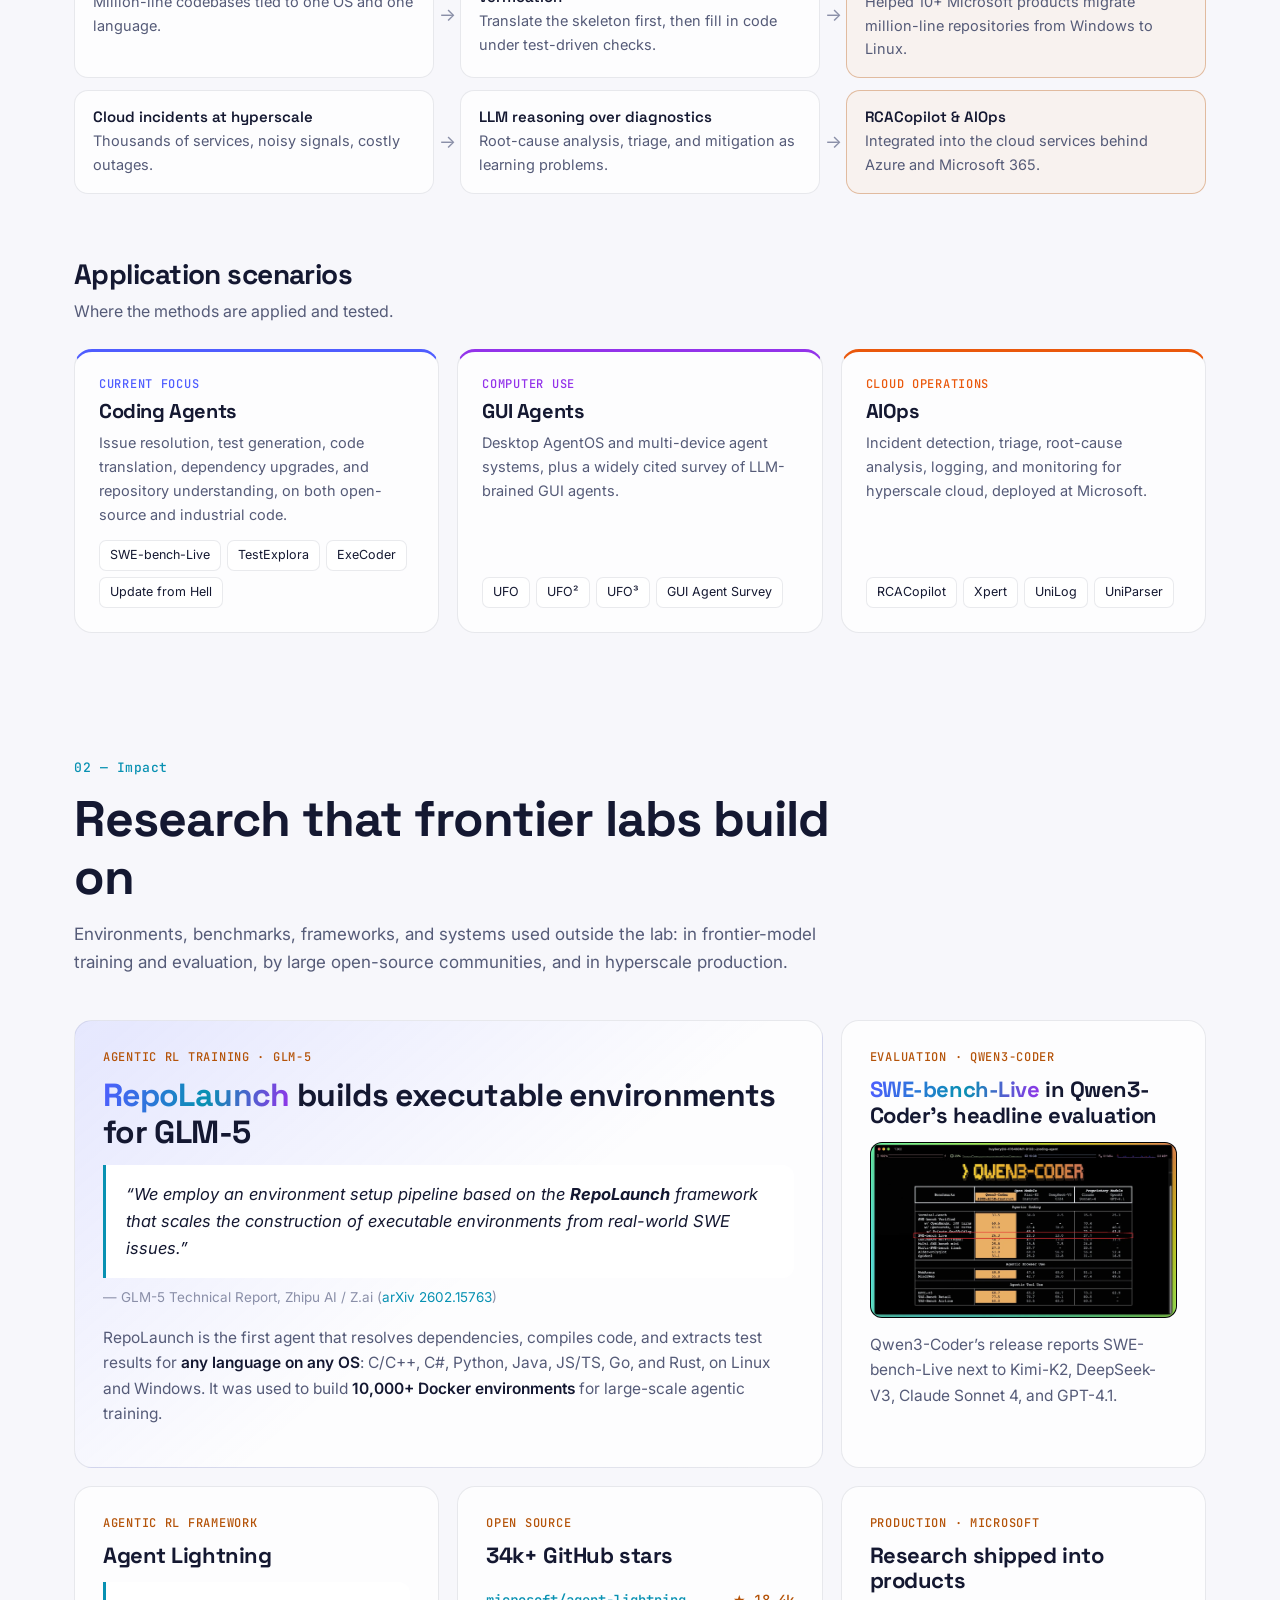
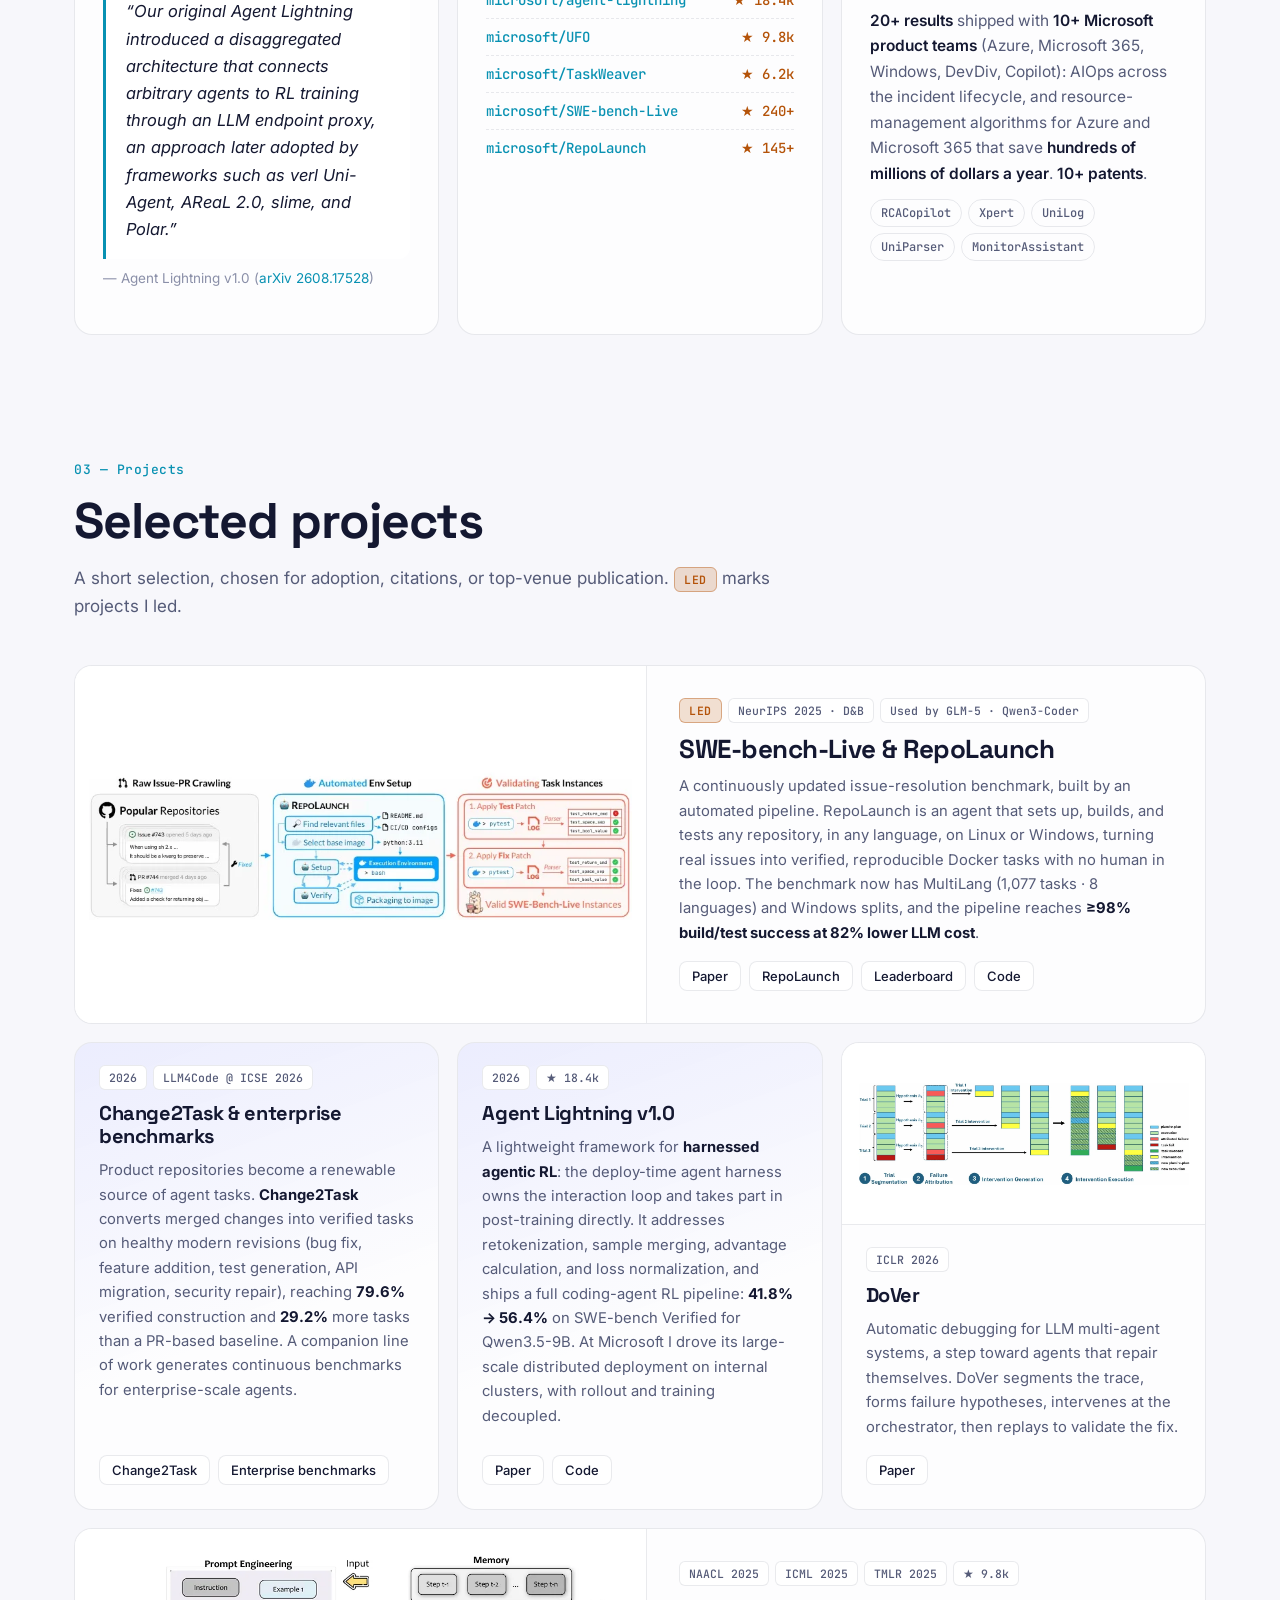
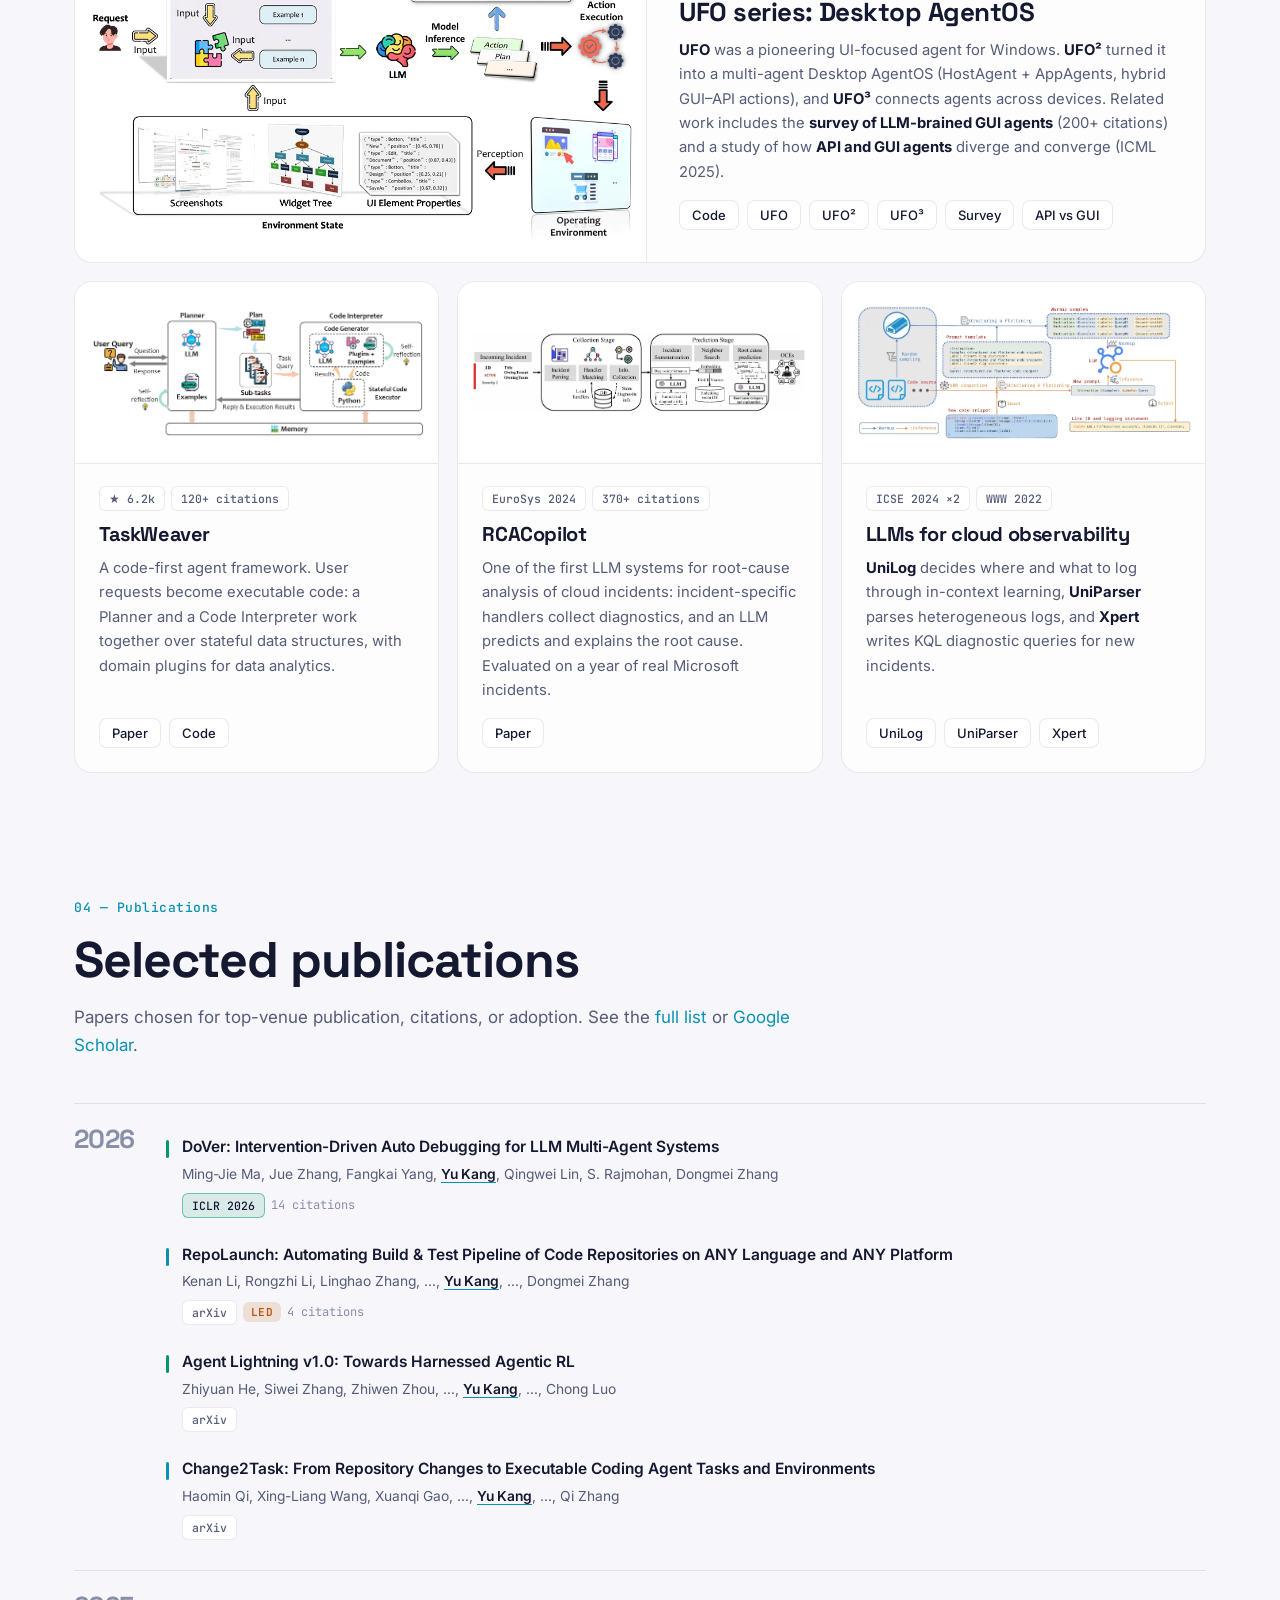
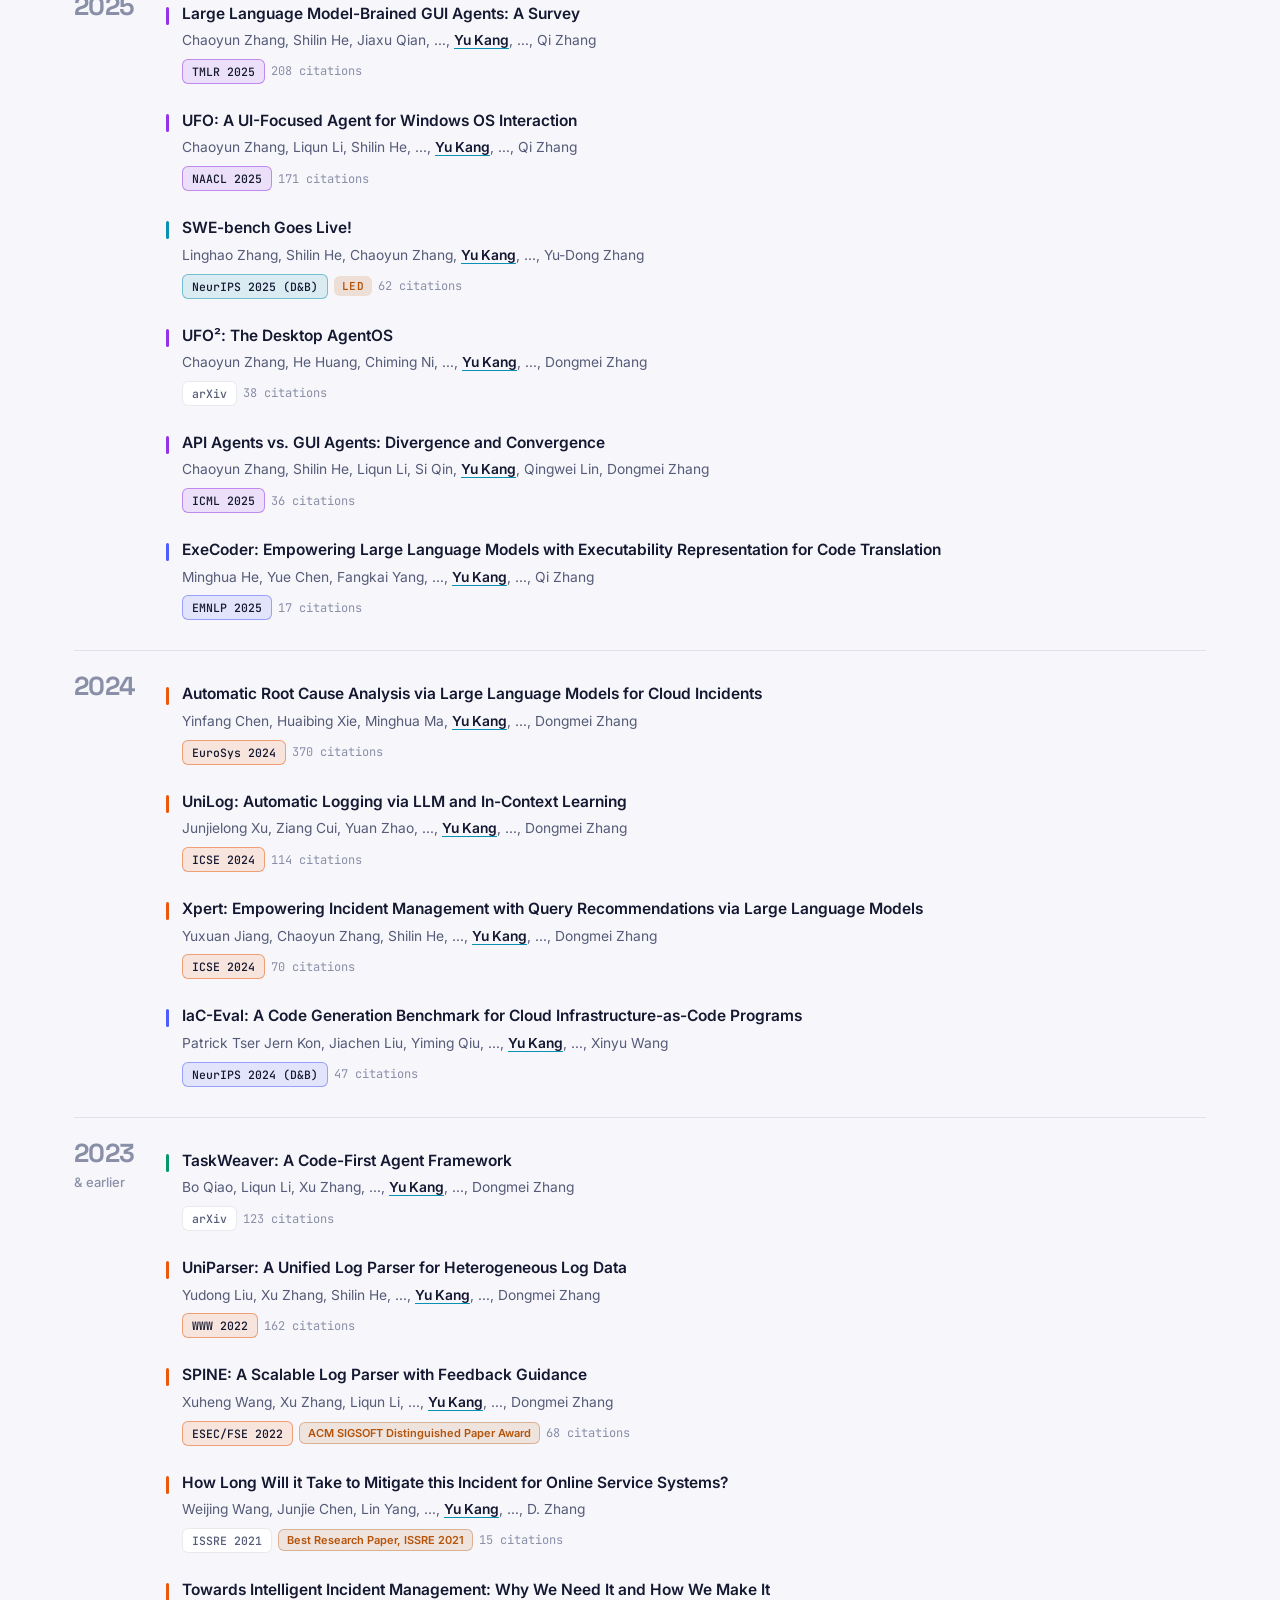
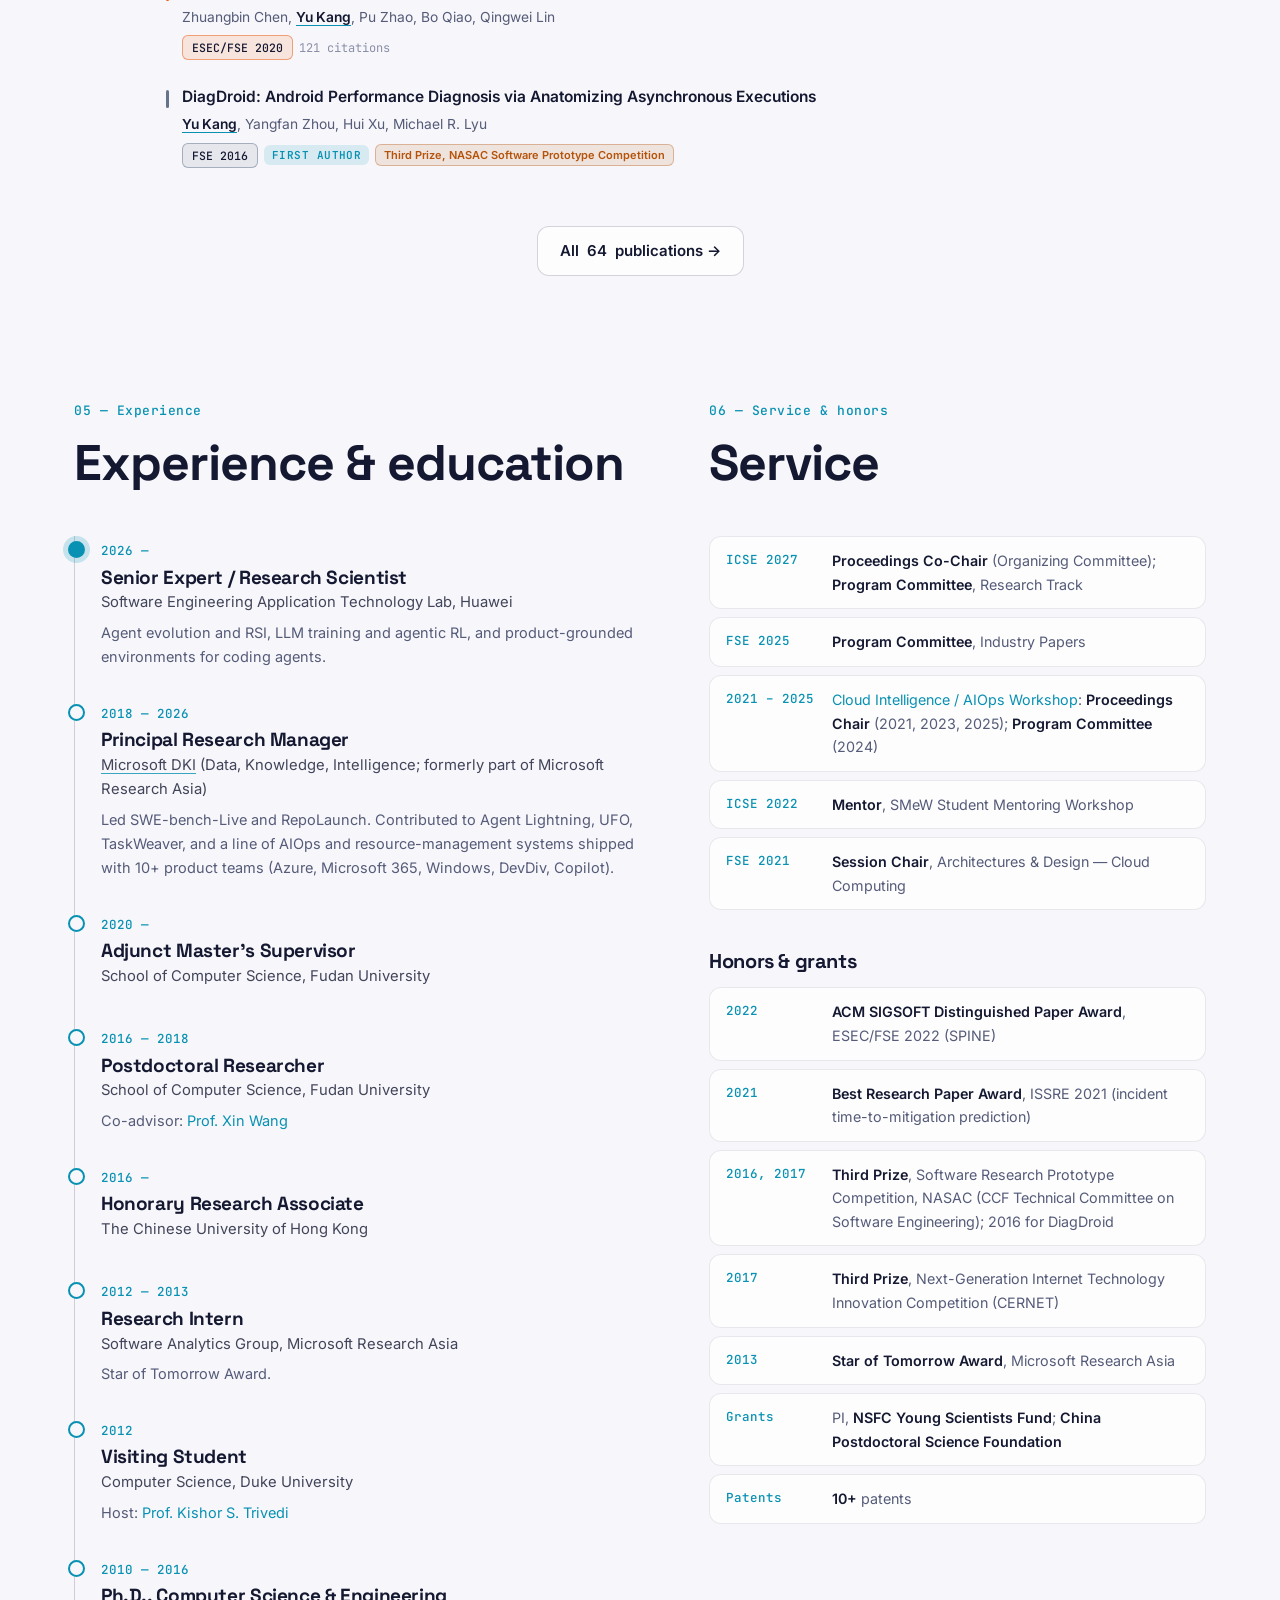
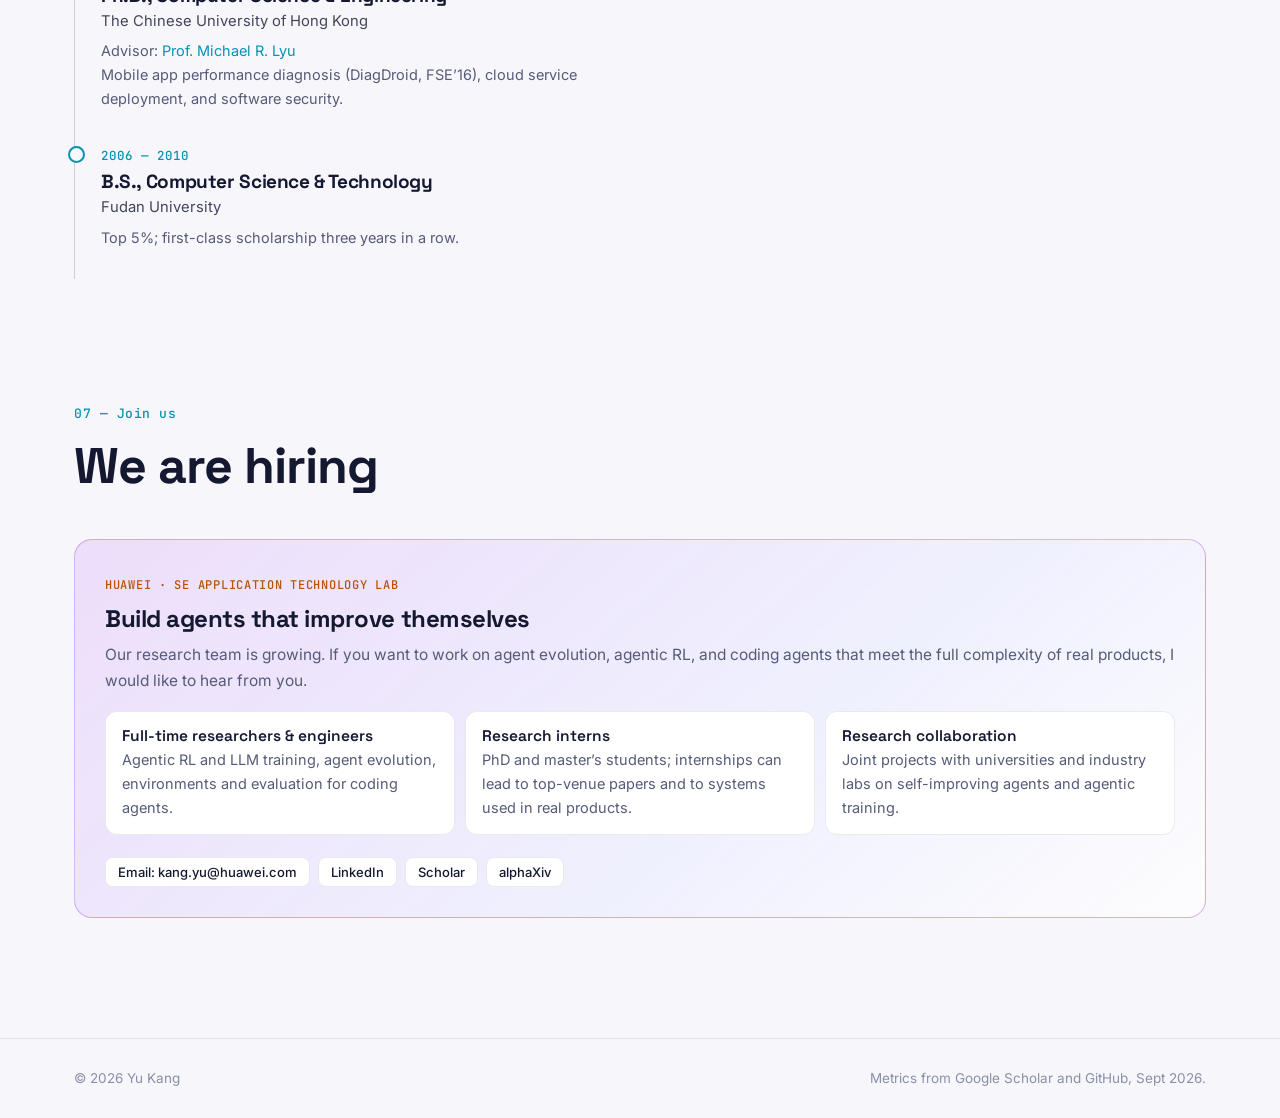
==== commit 0b463f40: "Use Principal Research Manager, 10+ patents, add email contact; document citation updates Co-Authore" ====
--- a/index.html
+++ b/index.html
@@ -4,7 +4,7 @@
 <meta charset="utf-8">
 <meta name="viewport" content="width=device-width, initial-scale=1">
 <title>Yu Kang · Self-Evolving Agents for Real-World Software</title>
-<meta name="description" content="Yu Kang (康昱) — Senior Expert / Research Scientist at Huawei, former Principal Researcher at Microsoft DKI. Research at the intersection of AI, software engineering, and systems: agent evolution and recursive self-improvement, LLM training and agentic RL, and product-grounded environments for coding agents.">
+<meta name="description" content="Yu Kang (康昱) — Senior Expert / Research Scientist at Huawei, former Principal Research Manager at Microsoft DKI. Research at the intersection of AI, software engineering, and systems: agent evolution and recursive self-improvement, LLM training and agentic RL, and product-grounded environments for coding agents.">
 <meta property="og:title" content="Yu Kang · Self-Evolving Agents for Real-World Software">
 <meta property="og:description" content="Agent evolution · RSI · Agentic RL · SWE-bench-Live · RepoLaunch · Change2Task · Agent Lightning">
 <meta property="og:image" content="assets/img/swebench-live.webp">
@@ -50,7 +50,7 @@
       <div class="hero-role reveal">
         <span class="role-title">Senior Expert / Research Scientist</span>
         <span class="role-org"><b>Huawei</b> · Software Engineering Application Technology Lab</span>
-        <span class="role-prev">Previously Principal Researcher, Microsoft DKI (2018 – 2026)</span>
+        <span class="role-prev">Previously Principal Research Manager, Microsoft DKI (2018 – 2026)</span>
       </div>
       <div class="hero-bio reveal">
         <p>
@@ -82,6 +82,7 @@
         <a class="btn ghost" href="#join">Join our team</a>
         <div class="socials">
           <a href="https://scholar.google.com/citations?user=M_lzR_0AAAAJ" target="_blank" rel="noopener" aria-label="Google Scholar" title="Google Scholar"><svg viewBox="0 0 24 24"><path d="M12 3 1 9l11 6 9-4.9V17h2V9L12 3zm-6.8 9.7V16c0 1.9 3 3.5 6.8 3.5s6.8-1.6 6.8-3.5v-3.3L12 16.4l-6.8-3.7z" fill="currentColor" stroke="none"/></svg></a>
+          <a href="mailto:kang.yu@huawei.com" aria-label="Email" title="kang.yu@huawei.com"><svg viewBox="0 0 24 24"><rect x="3" y="5" width="18" height="14" rx="2"/><path d="m3.5 6.5 8.5 6.5 8.5-6.5"/></svg></a>
           <a href="https://www.linkedin.com/in/yu-kang/" target="_blank" rel="noopener" aria-label="LinkedIn" title="LinkedIn"><svg viewBox="0 0 24 24"><path d="M4.98 3.5a2.5 2.5 0 1 1 0 5 2.5 2.5 0 0 1 0-5zM3 9.5h4V21H3zM9.5 9.5h3.8v1.6h.1c.5-1 1.8-2 3.8-2 4 0 4.8 2.6 4.8 6V21h-4v-5.2c0-1.3 0-2.9-1.8-2.9s-2 1.4-2 2.8V21h-4z" fill="currentColor" stroke="none"/></svg></a>
           <a href="https://www.alphaxiv.org/@yu-kang" target="_blank" rel="noopener" aria-label="alphaXiv" title="alphaXiv"><svg viewBox="0 0 24 24"><path d="M4 20 10.5 4h3L20 20M7 14h10"/></svg></a>
           <a href="https://conf.researchr.org/profile/icse-2027/yukang" target="_blank" rel="noopener" aria-label="researchr profile" title="ICSE 2027 profile"><svg viewBox="0 0 24 24"><path d="M5 4h14v16H5zM8 8h8M8 12h8M8 16h5"/></svg></a>
@@ -275,7 +276,7 @@
       <article class="impact reveal">
         <div class="impact-tag">Production · Microsoft</div>
         <h3>Research shipped into products</h3>
-        <p><b>20+ results</b> shipped with <b>10+ Microsoft product teams</b> (Azure, Microsoft 365, Windows, DevDiv, Copilot): AIOps across the incident lifecycle, and resource-management algorithms for Azure and Microsoft 365 that save <b>hundreds of millions of dollars a year</b>. 6 granted international patents.</p>
+        <p><b>20+ results</b> shipped with <b>10+ Microsoft product teams</b> (Azure, Microsoft 365, Windows, DevDiv, Copilot): AIOps across the incident lifecycle, and resource-management algorithms for Azure and Microsoft 365 that save <b>hundreds of millions of dollars a year</b>. <b>10+ patents</b>.</p>
         <div class="chips"><span>RCACopilot</span><span>Xpert</span><span>UniLog</span><span>UniParser</span><span>MonitorAssistant</span></div>
       </article>
     </div>
@@ -417,7 +418,7 @@
         </li>
         <li class="reveal">
           <span class="when">2018 — 2026</span>
-          <h4>Principal Researcher</h4>
+          <h4>Principal Research Manager</h4>
           <p class="org"><a href="https://www.microsoft.com/en-us/research/group/data-knowledge-intelligence/" target="_blank" rel="noopener">Microsoft DKI</a> (Data, Knowledge, Intelligence; formerly part of Microsoft Research Asia)</p>
           <p>Led SWE-bench-Live and RepoLaunch. Contributed to Agent Lightning, UFO, TaskWeaver, and a line of AIOps and resource-management systems shipped with 10+ product teams (Azure, Microsoft 365, Windows, DevDiv, Copilot).</p>
         </li>
@@ -484,7 +485,7 @@
         <li><span>2017</span><div><b>Third Prize</b>, Next-Generation Internet Technology Innovation Competition (CERNET)</div></li>
         <li><span>2013</span><div><b>Star of Tomorrow Award</b>, Microsoft Research Asia</div></li>
         <li><span>Grants</span><div>PI, <b>NSFC Young Scientists Fund</b>; <b>China Postdoctoral Science Foundation</b></div></li>
-        <li><span>Patents</span><div><b>6</b> granted international patents</div></li>
+        <li><span>Patents</span><div><b>10+</b> patents</div></li>
       </ul>
     </div>
   </div>
@@ -507,7 +508,8 @@
         <li><b>Research collaboration</b>Joint projects with universities and industry labs on self-improving agents and agentic training.</li>
       </ul>
       <div class="proj-links">
-        <a href="https://www.linkedin.com/in/yu-kang/" target="_blank" rel="noopener">Message me on LinkedIn</a>
+        <a href="mailto:kang.yu@huawei.com">Email: kang.yu@huawei.com</a>
+        <a href="https://www.linkedin.com/in/yu-kang/" target="_blank" rel="noopener">LinkedIn</a>
         <a href="https://scholar.google.com/citations?user=M_lzR_0AAAAJ" target="_blank" rel="noopener">Scholar</a>
         <a href="https://www.alphaxiv.org/@yu-kang" target="_blank" rel="noopener">alphaXiv</a>
       </div>
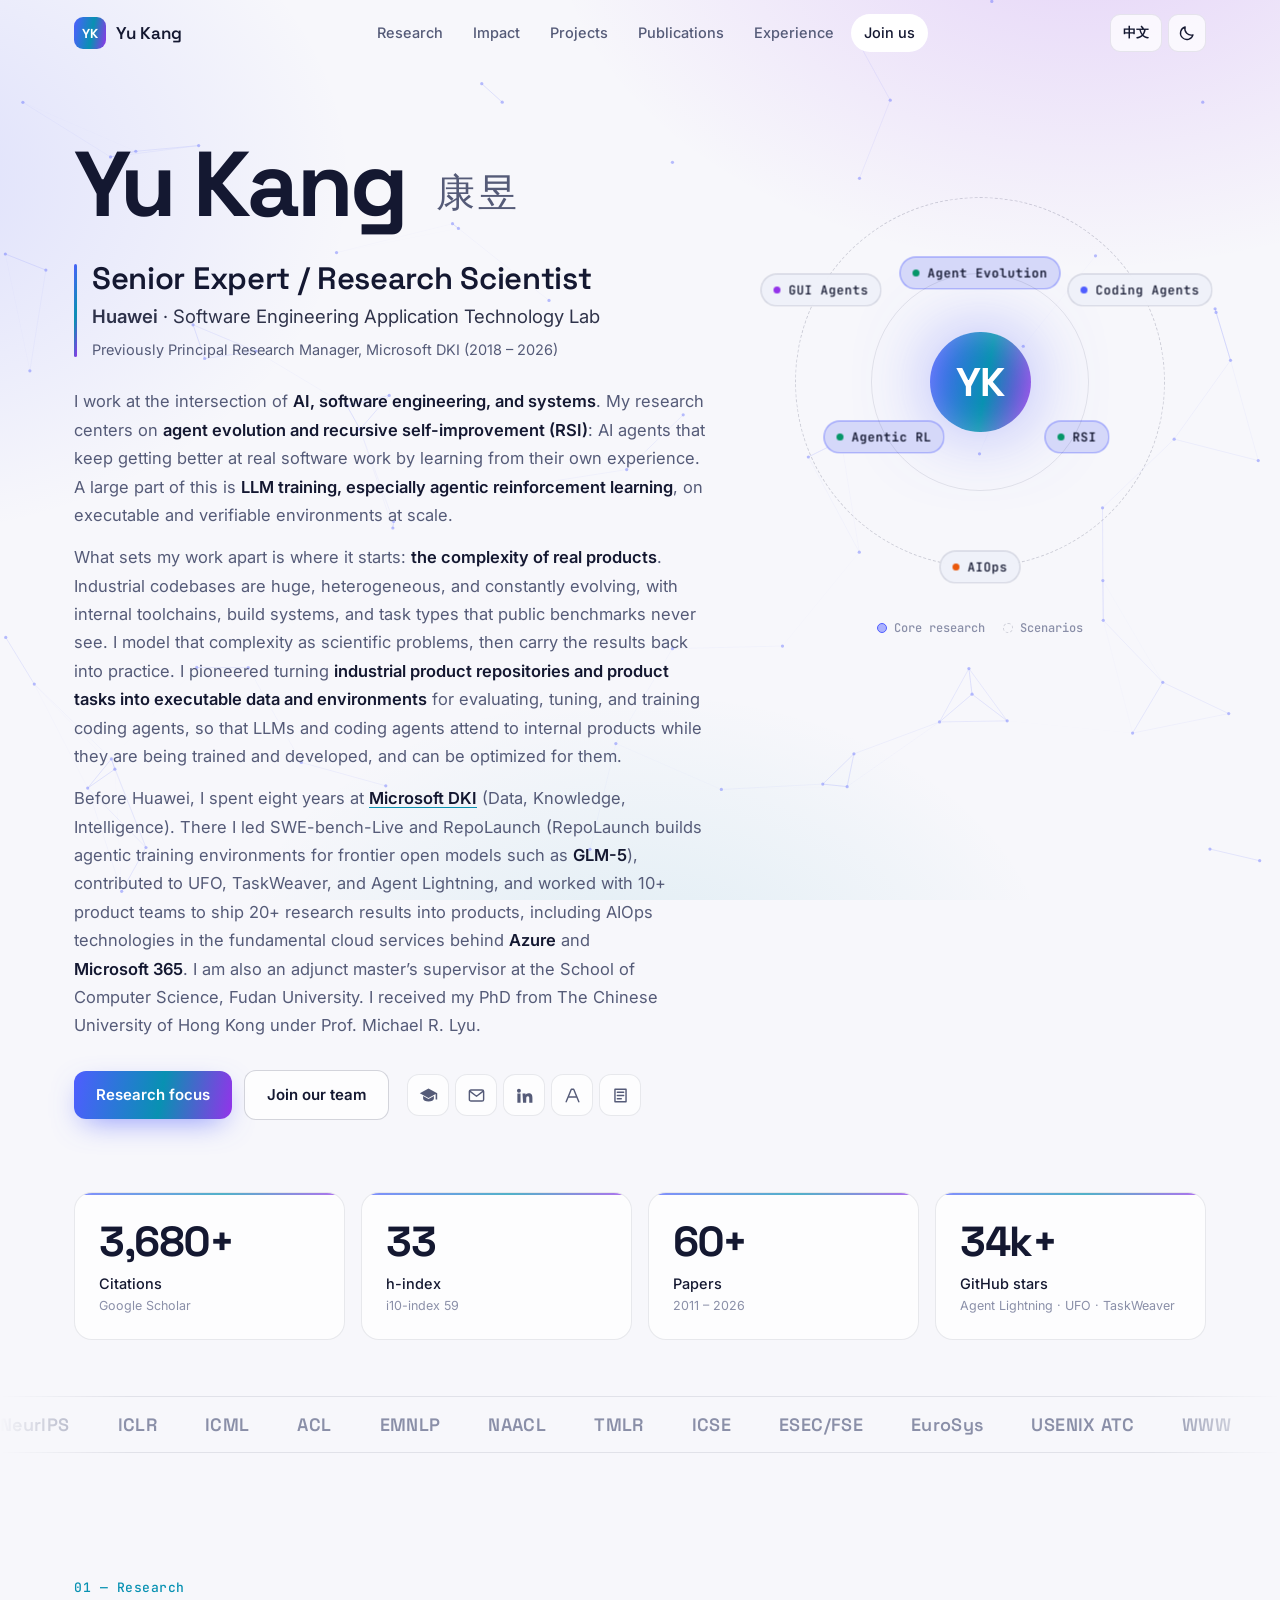
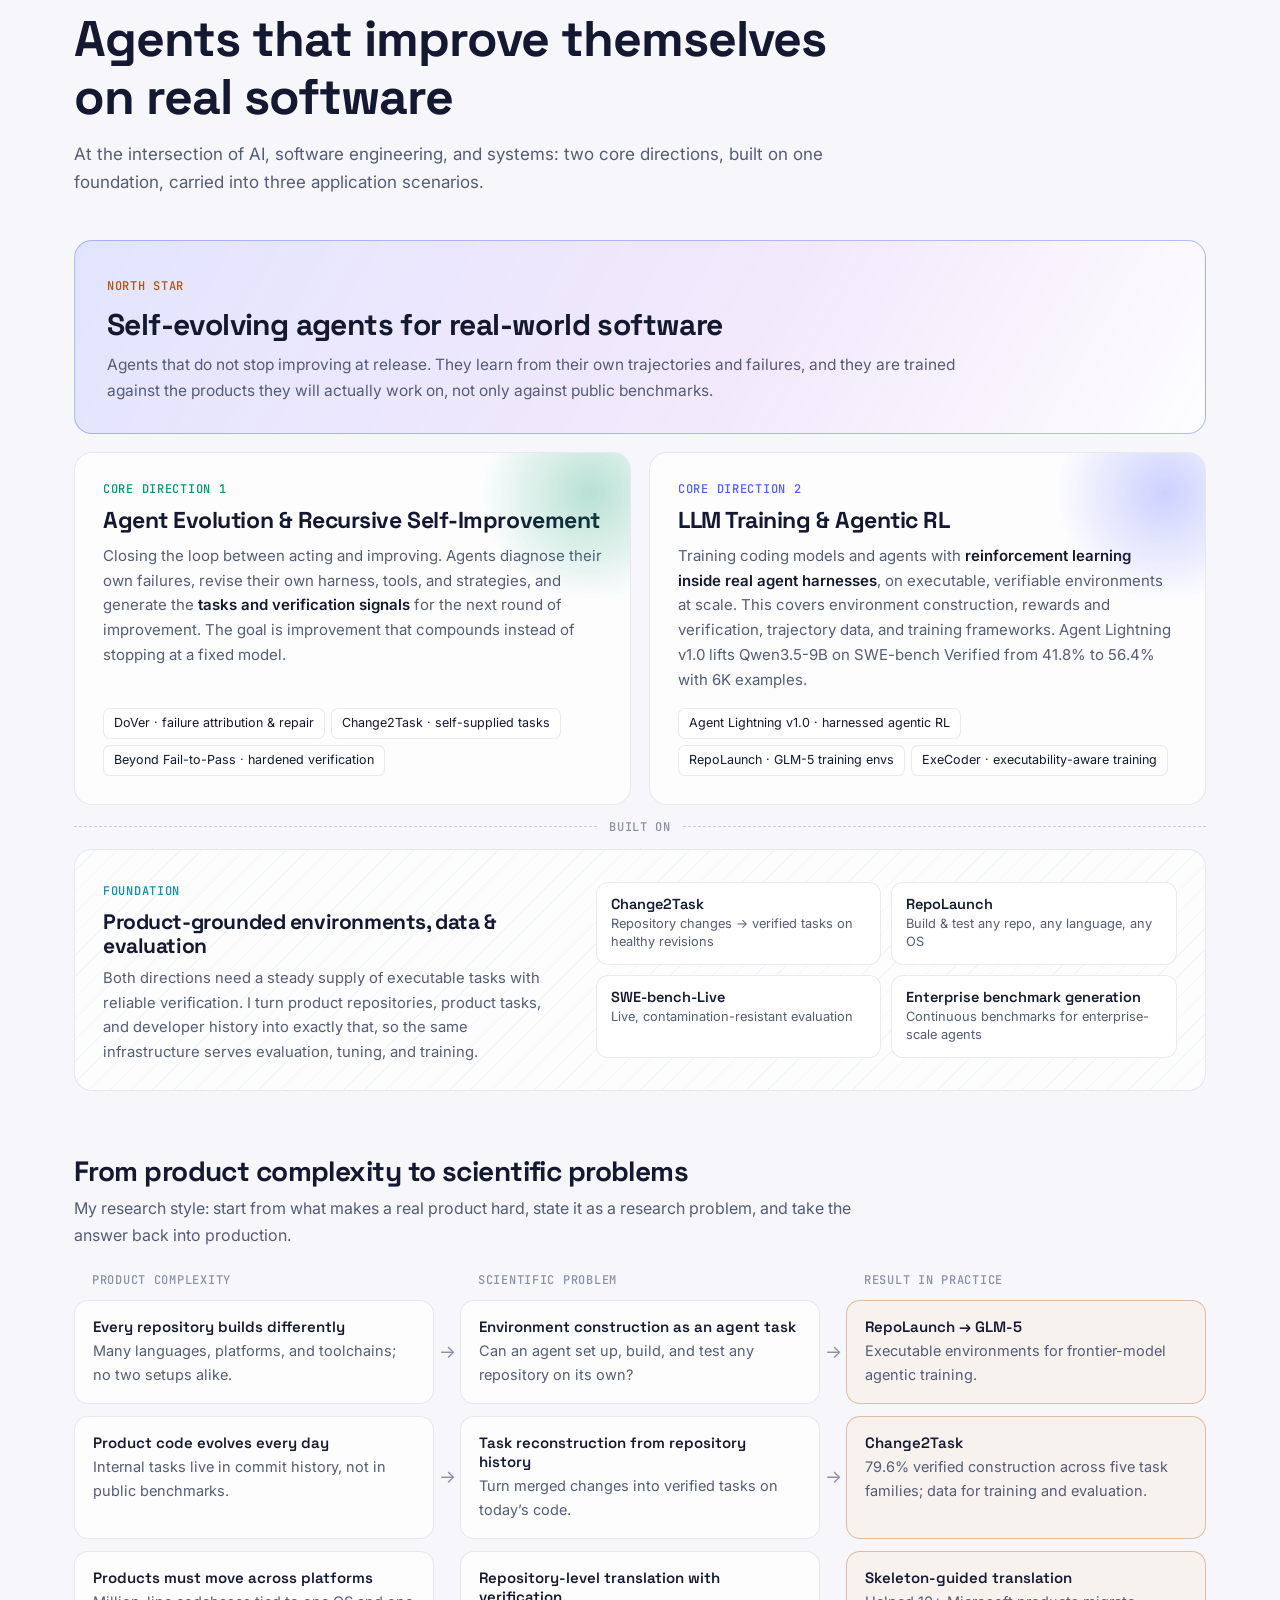
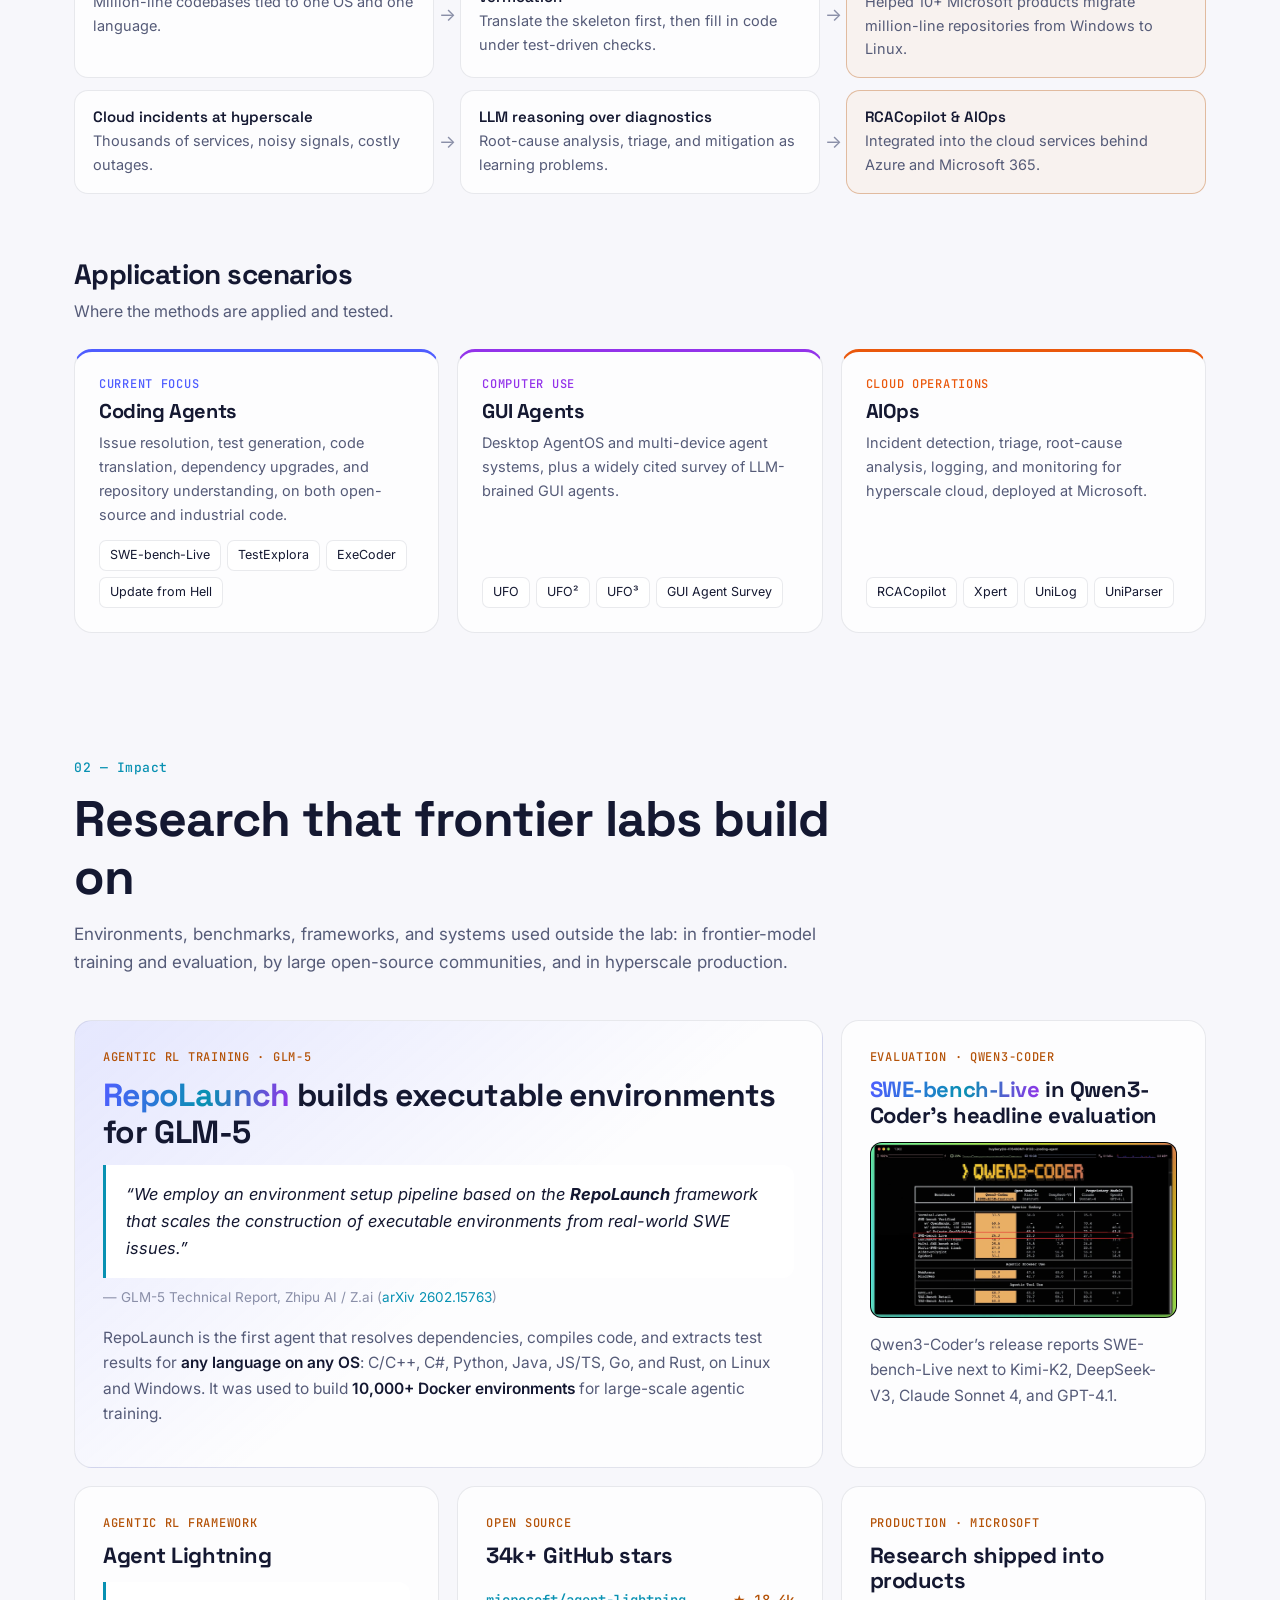
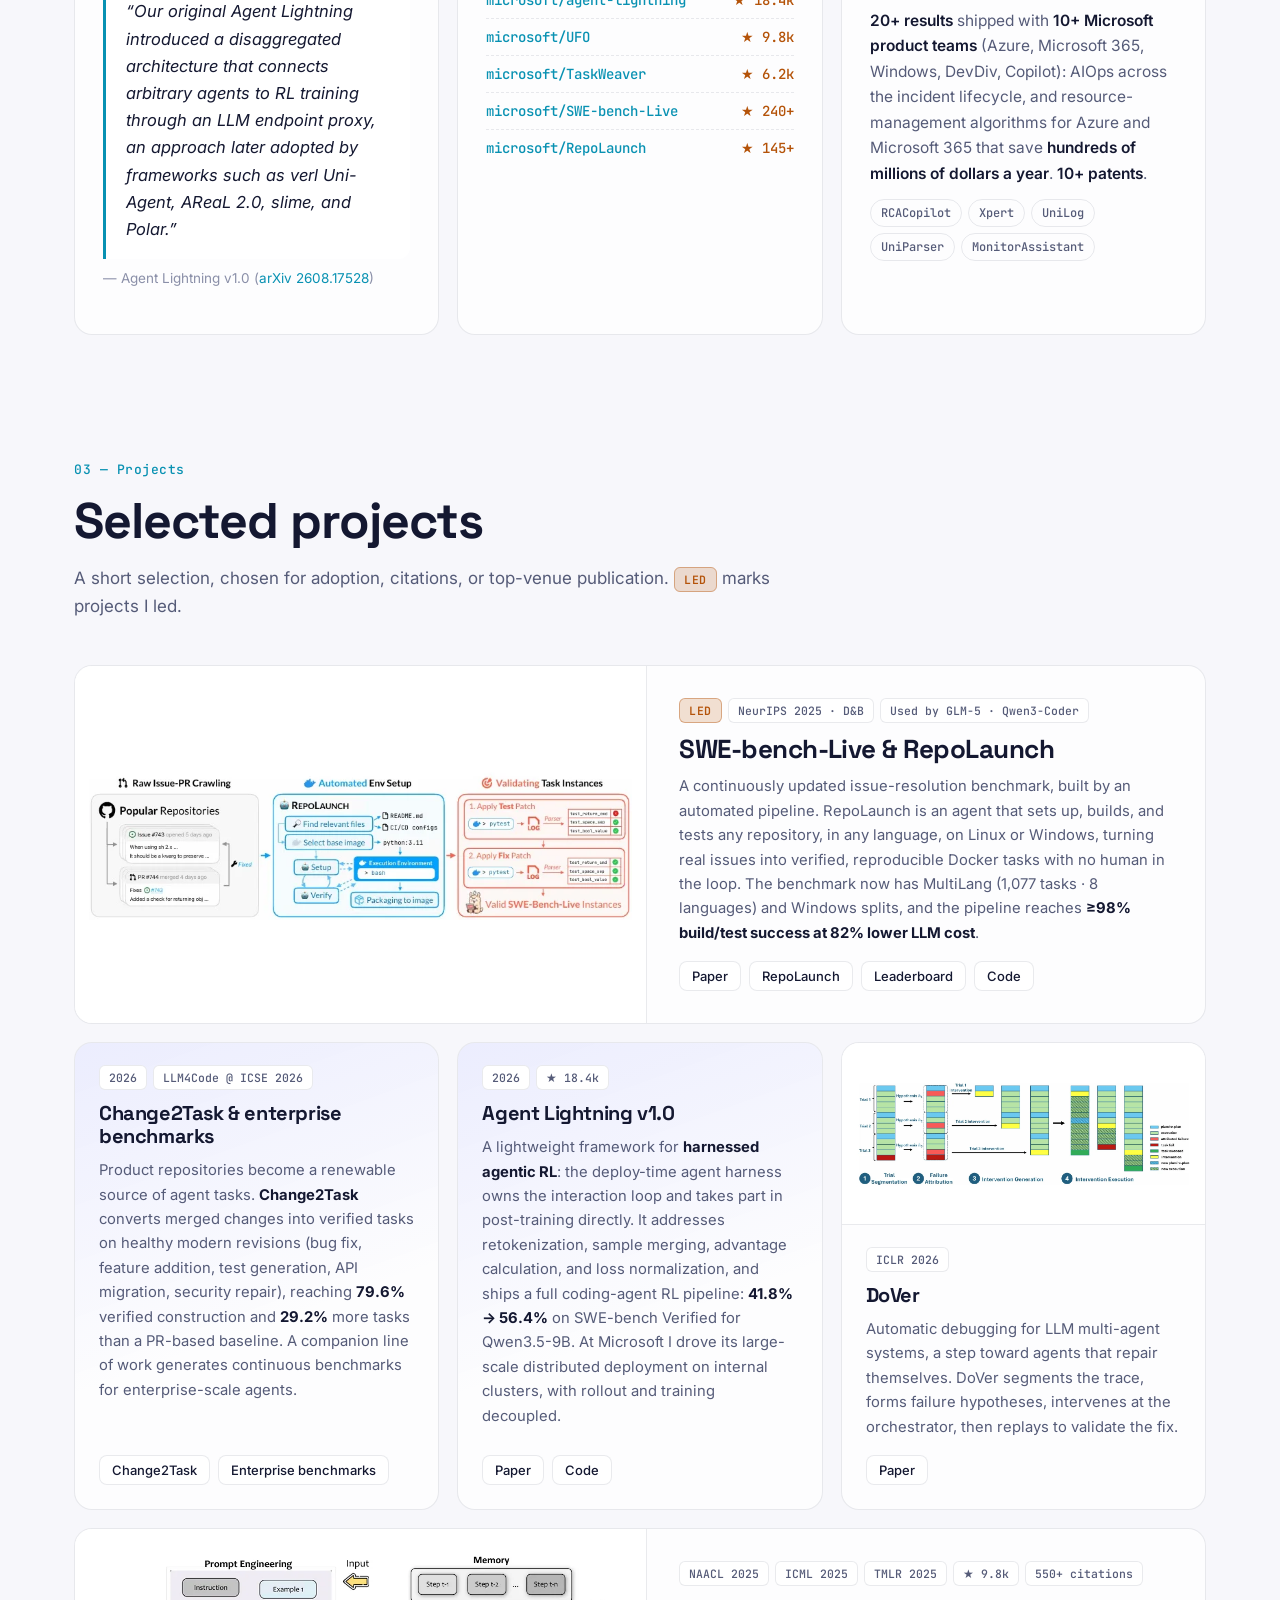
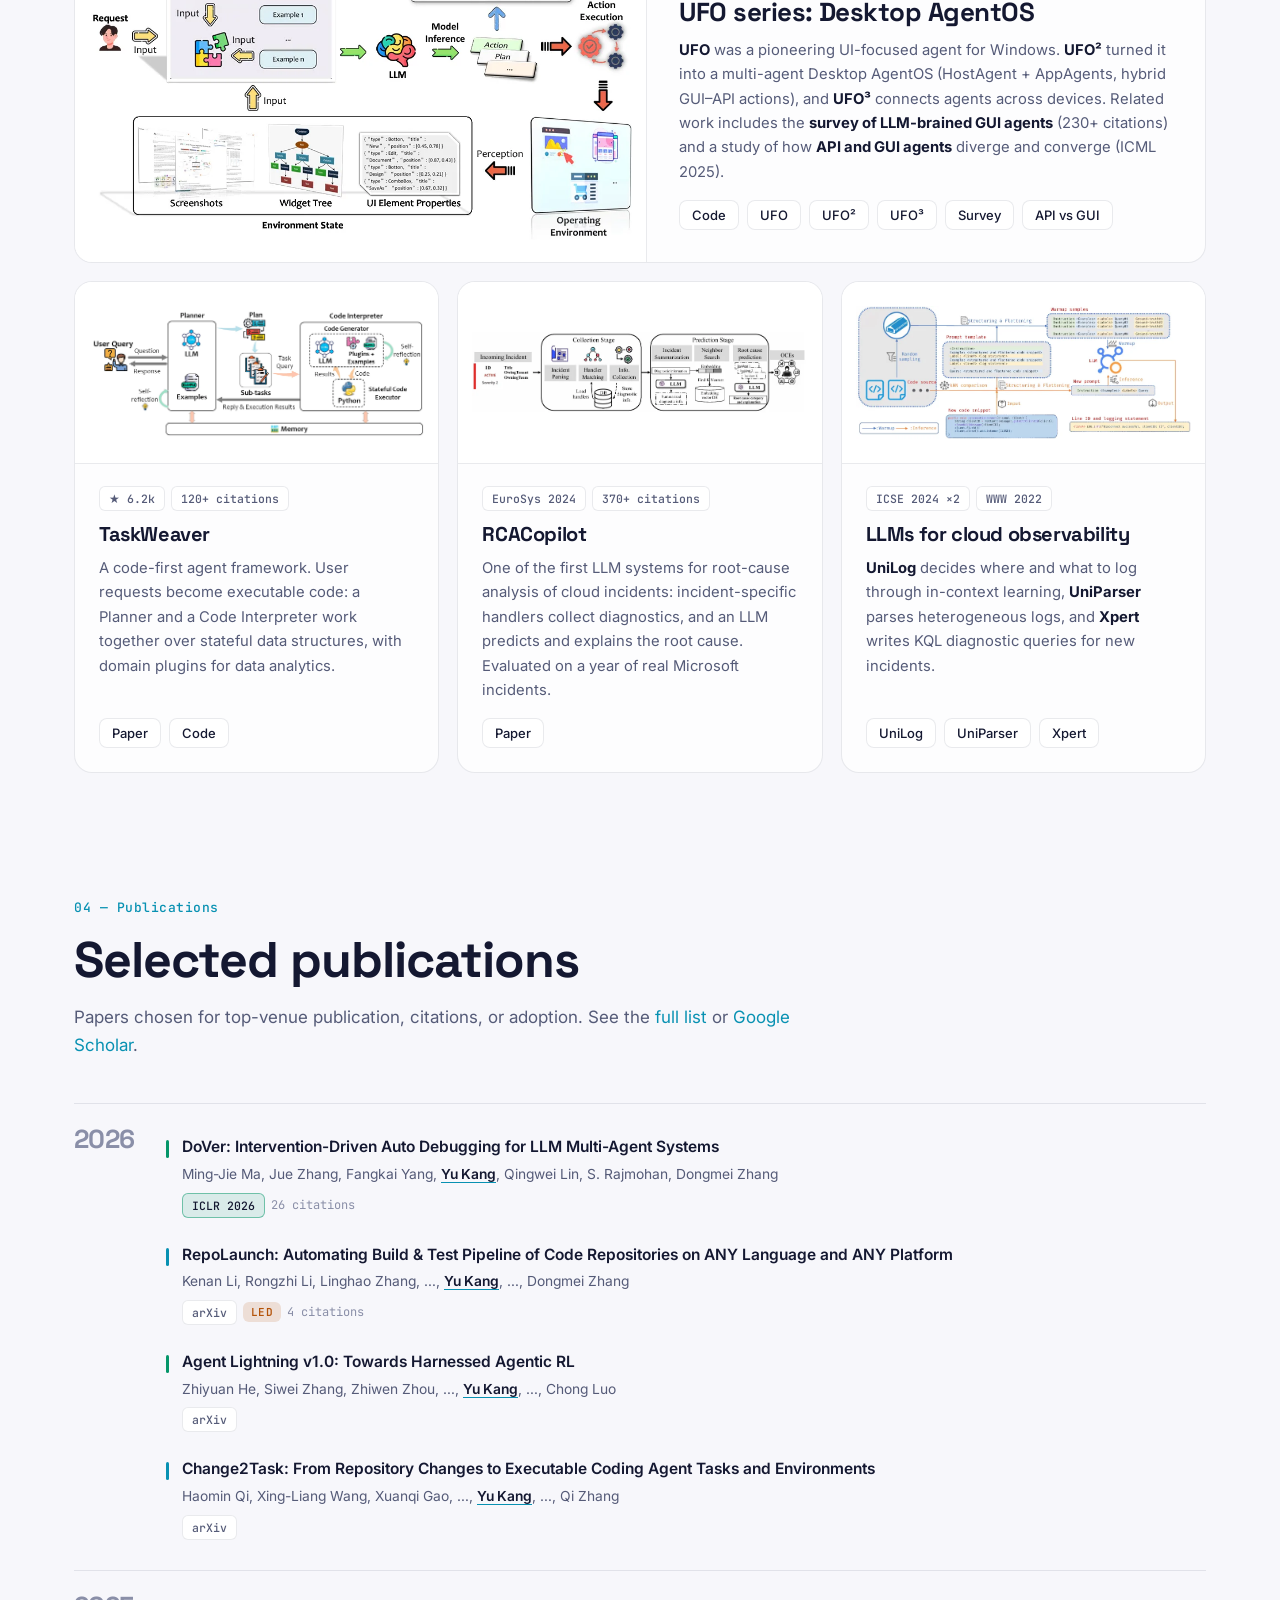
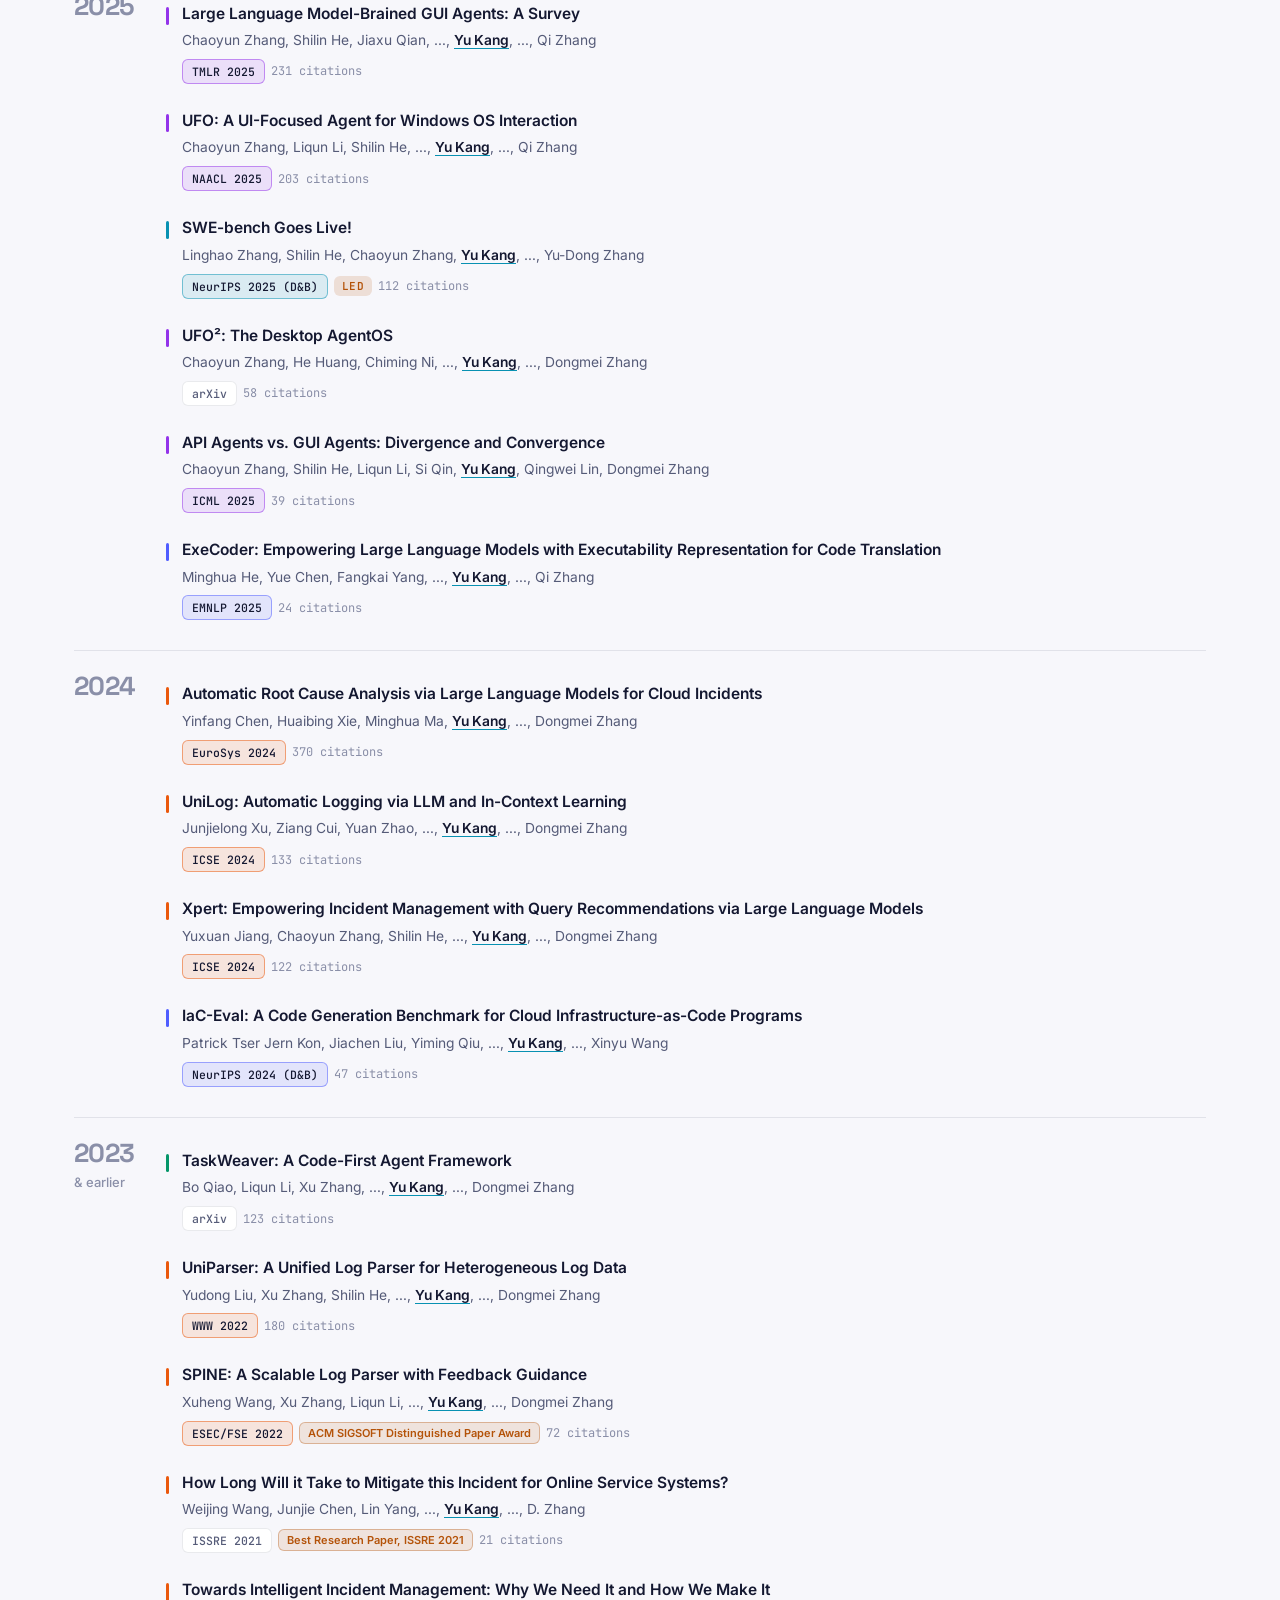
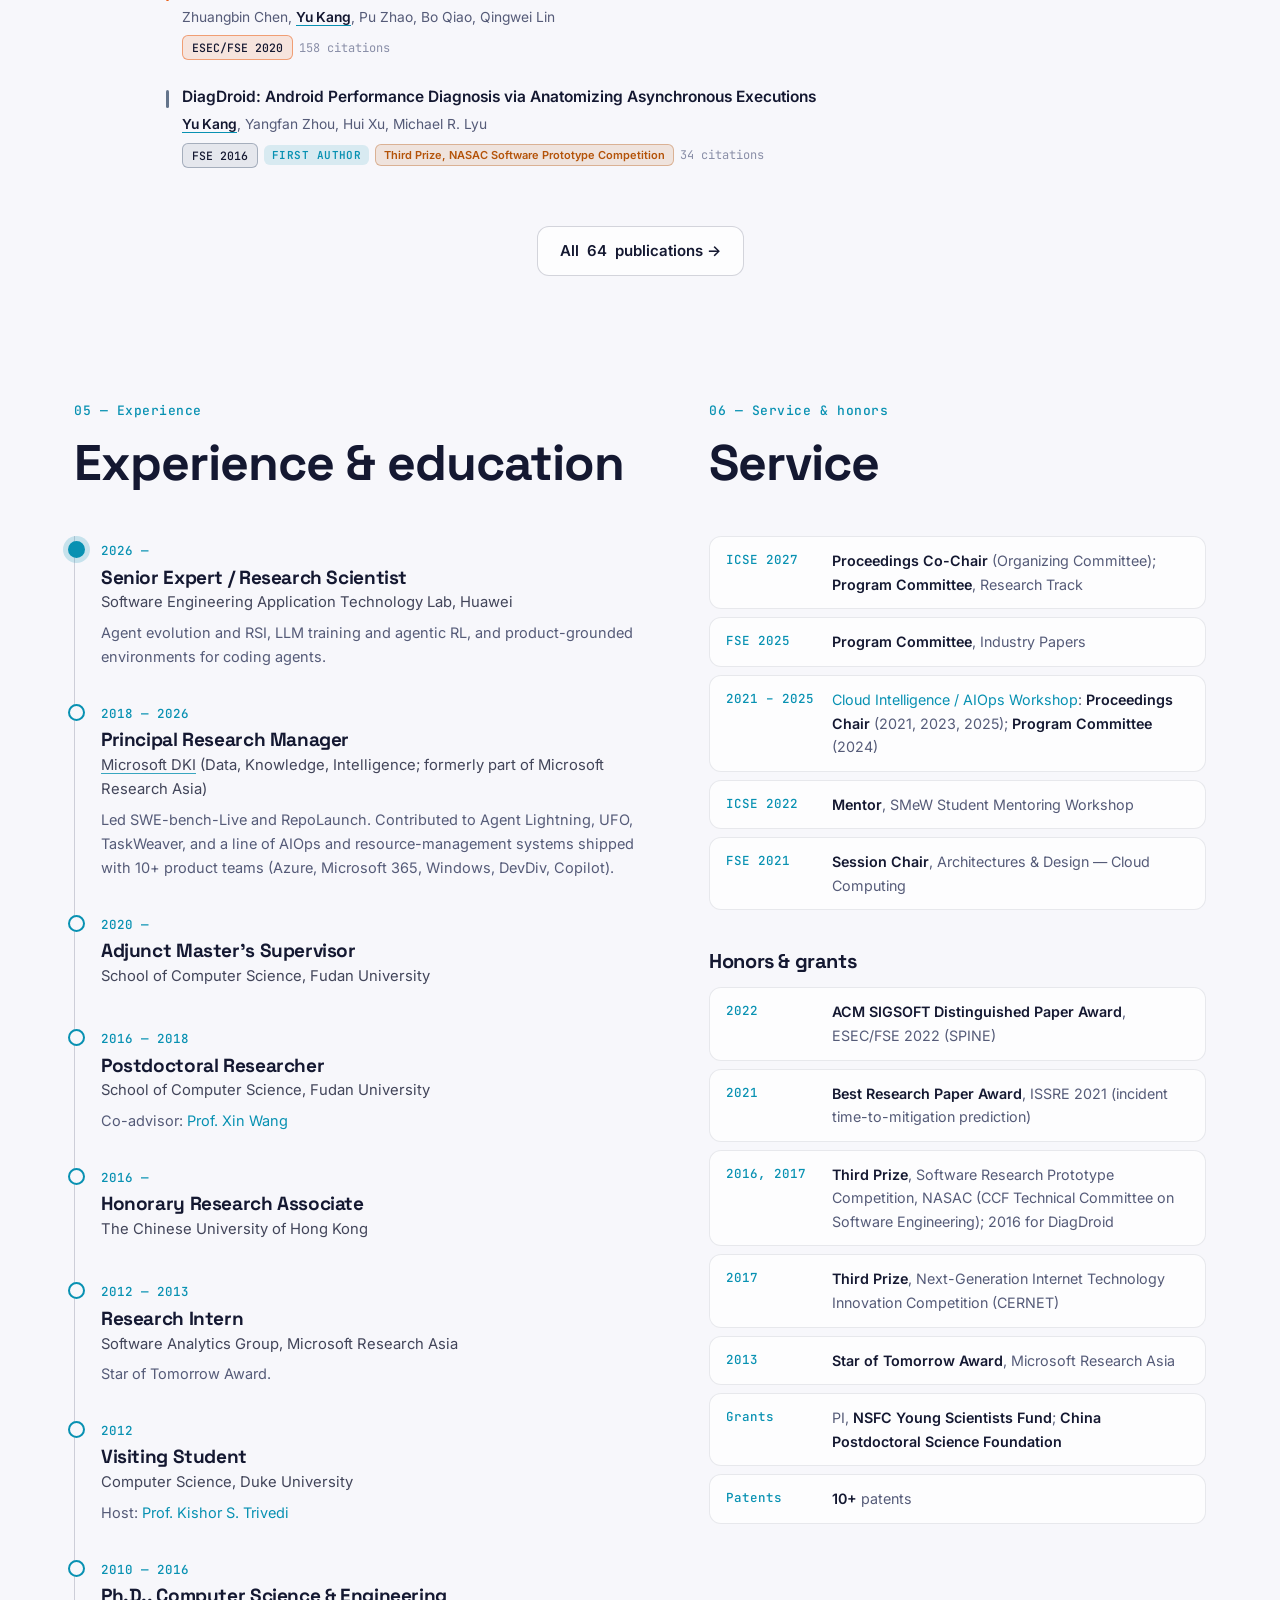
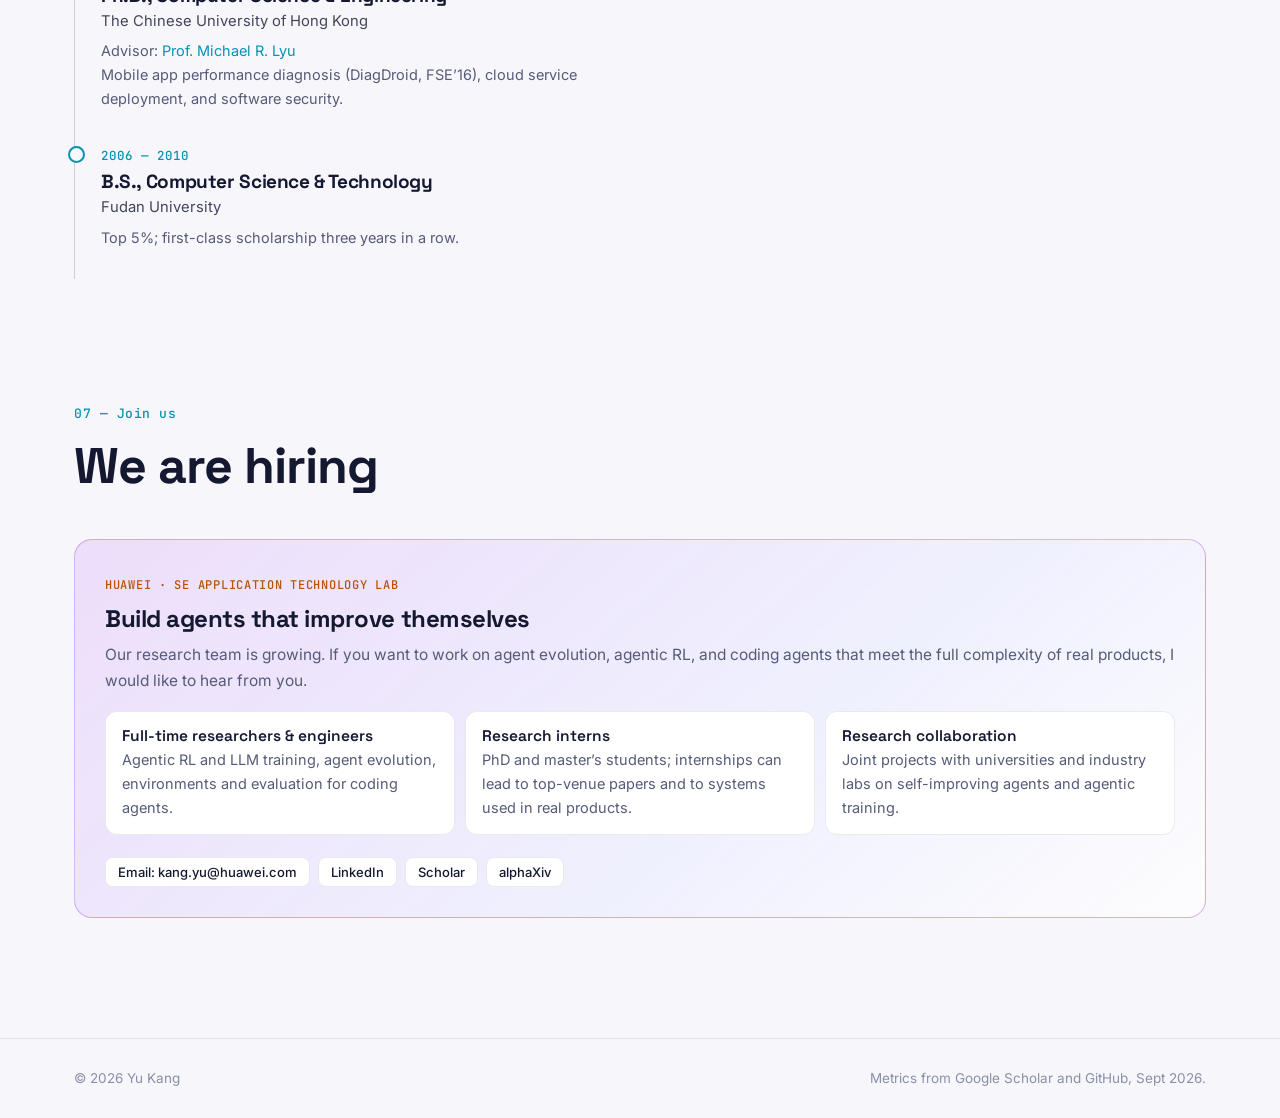
==== commit cac6ae93: "Unify citation counts with Google Scholar; add UFO series citation badge" ====
--- a/index.html
+++ b/index.html
@@ -104,7 +104,7 @@
   </div>
 
   <div class="wrap stats">
-    <div class="stat reveal"><b data-count="3660" data-suffix="+">0</b><span>Citations<small>Google Scholar</small></span></div>
+    <div class="stat reveal"><b data-count="3680" data-suffix="+">0</b><span>Citations<small>Google Scholar</small></span></div>
     <div class="stat reveal"><b data-count="33">0</b><span>h-index<small>i10-index 59</small></span></div>
     <div class="stat reveal"><b data-count="60" data-suffix="+">0</b><span>Papers<small>2011 – 2026</small></span></div>
     <div class="stat reveal"><b data-count="34" data-suffix="k+">0</b><span>GitHub stars<small>Agent Lightning · UFO · TaskWeaver</small></span></div>
@@ -340,9 +340,9 @@
       <article class="proj wide reveal">
         <div class="proj-media contain"><img src="assets/img/gui-agent-survey.webp" alt="Evolution of LLM-brained GUI agents" loading="lazy"></div>
         <div class="proj-body">
-          <div class="proj-meta"><span class="venue">NAACL 2025</span><span class="venue">ICML 2025</span><span class="venue">TMLR 2025</span><span class="venue">★ 9.8k</span></div>
+          <div class="proj-meta"><span class="venue">NAACL 2025</span><span class="venue">ICML 2025</span><span class="venue">TMLR 2025</span><span class="venue">★ 9.8k</span><span class="venue">550+ citations</span></div>
           <h3>UFO series: Desktop AgentOS</h3>
-          <p><b>UFO</b> was a pioneering UI-focused agent for Windows. <b>UFO²</b> turned it into a multi-agent Desktop AgentOS (HostAgent + AppAgents, hybrid GUI–API actions), and <b>UFO³</b> connects agents across devices. Related work includes the <b>survey of LLM-brained GUI agents</b> (200+ citations) and a study of how <b>API and GUI agents</b> diverge and converge (ICML 2025).</p>
+          <p><b>UFO</b> was a pioneering UI-focused agent for Windows. <b>UFO²</b> turned it into a multi-agent Desktop AgentOS (HostAgent + AppAgents, hybrid GUI–API actions), and <b>UFO³</b> connects agents across devices. Related work includes the <b>survey of LLM-brained GUI agents</b> (230+ citations) and a study of how <b>API and GUI agents</b> diverge and converge (ICML 2025).</p>
           <div class="proj-links">
             <a href="https://github.com/microsoft/UFO" target="_blank" rel="noopener">Code</a>
             <a href="https://arxiv.org/abs/2402.07939" target="_blank" rel="noopener">UFO</a>
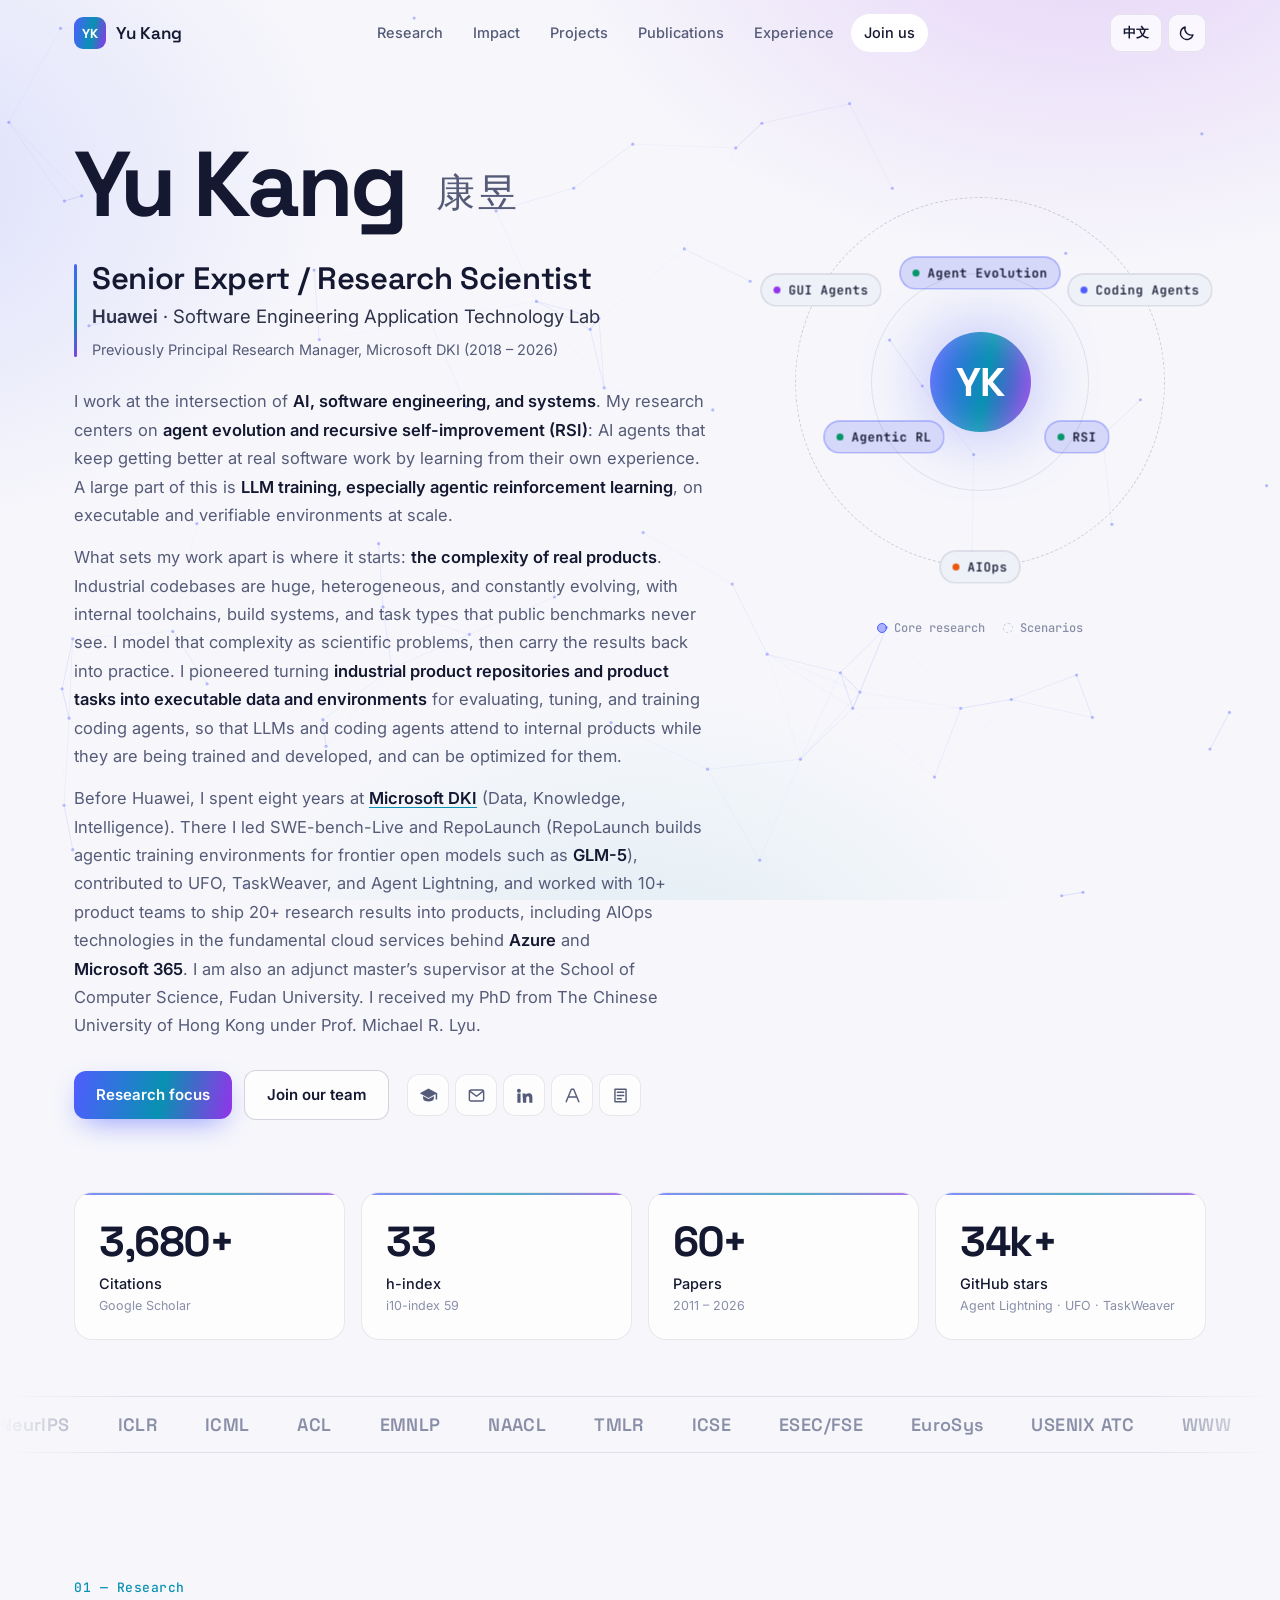
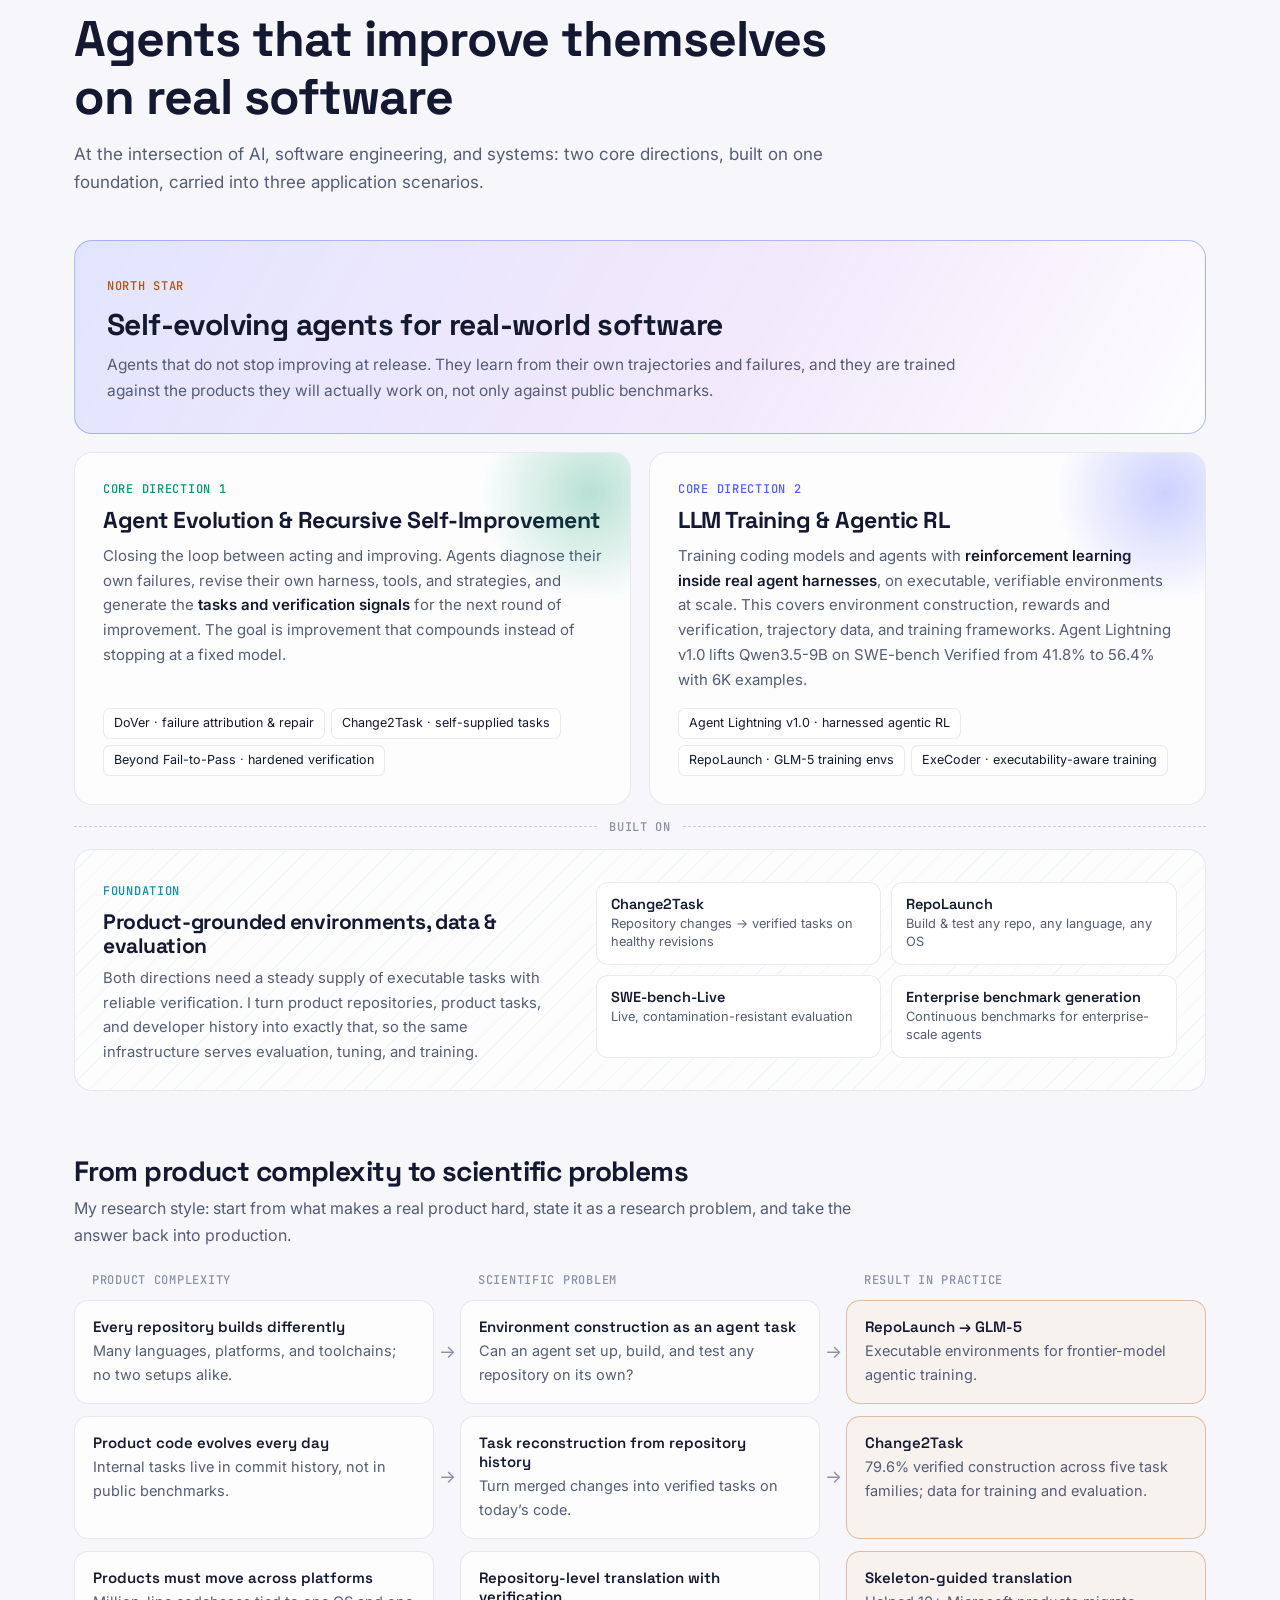
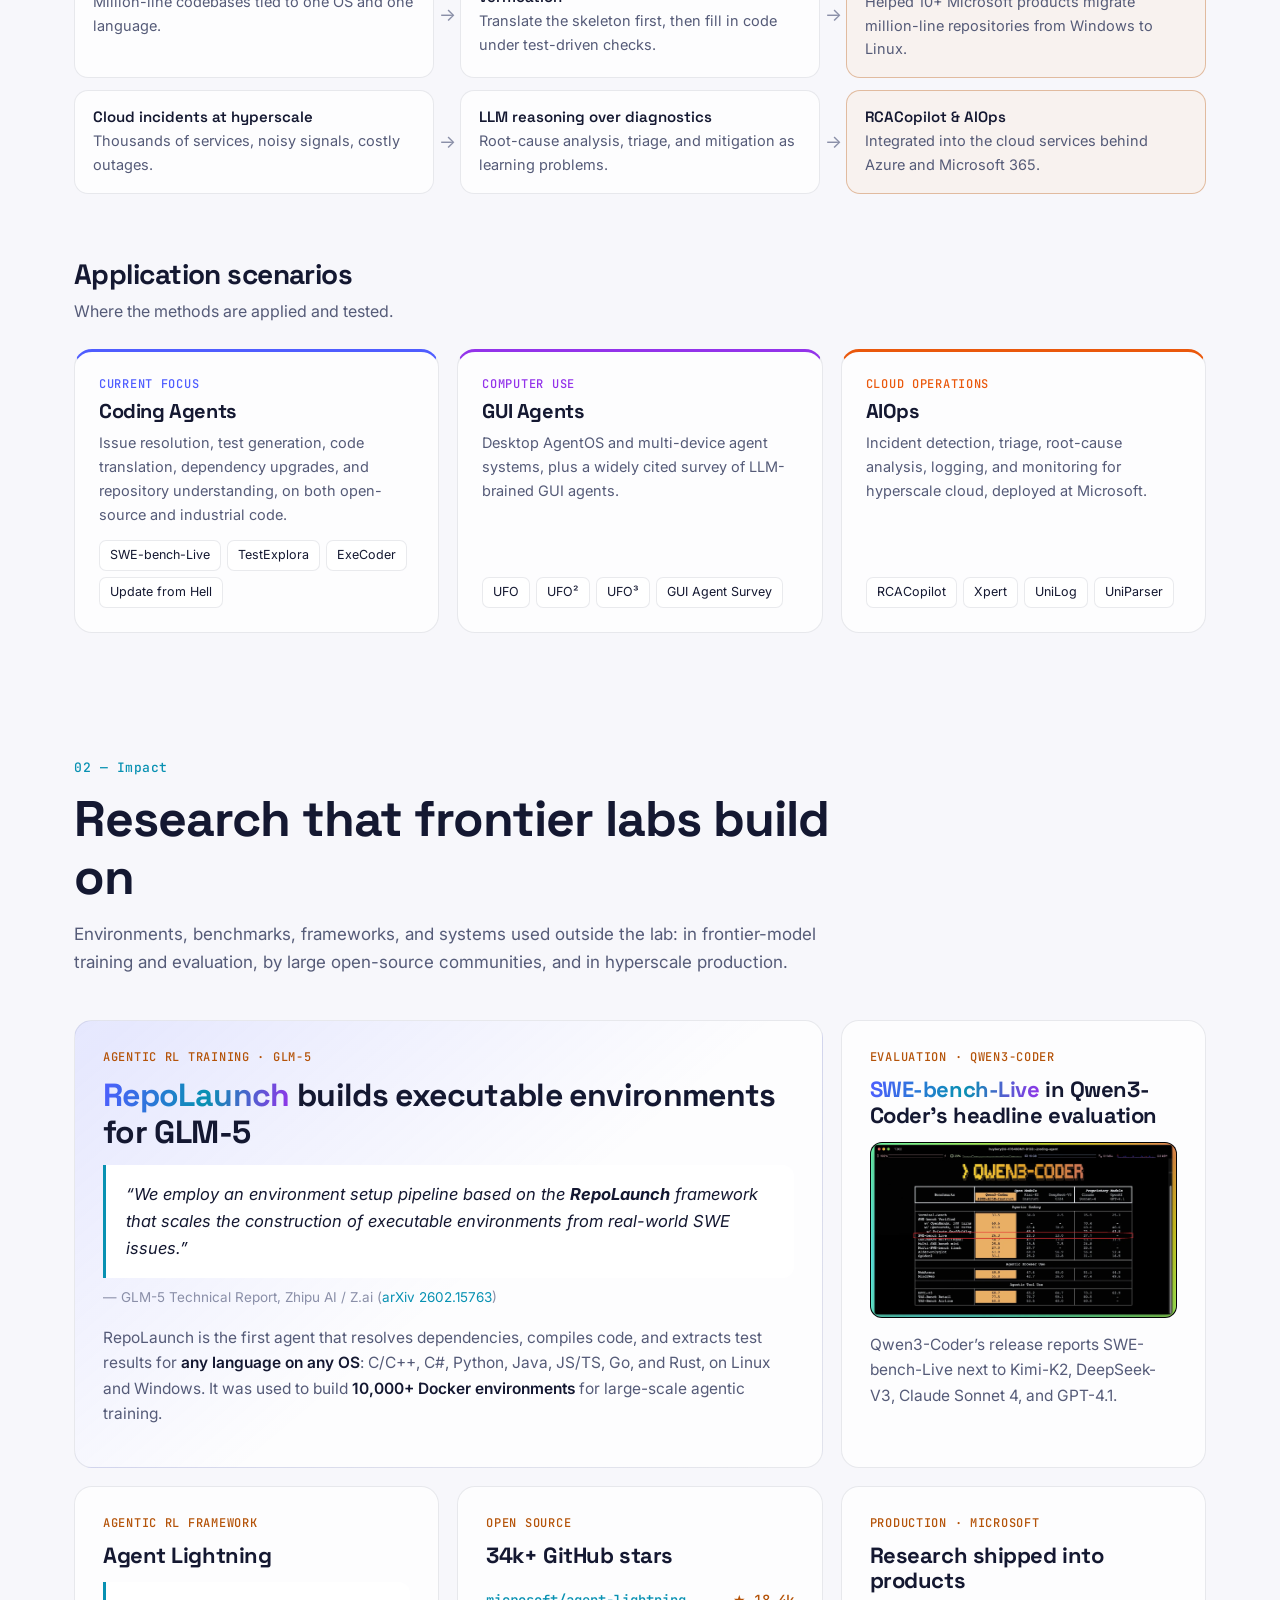
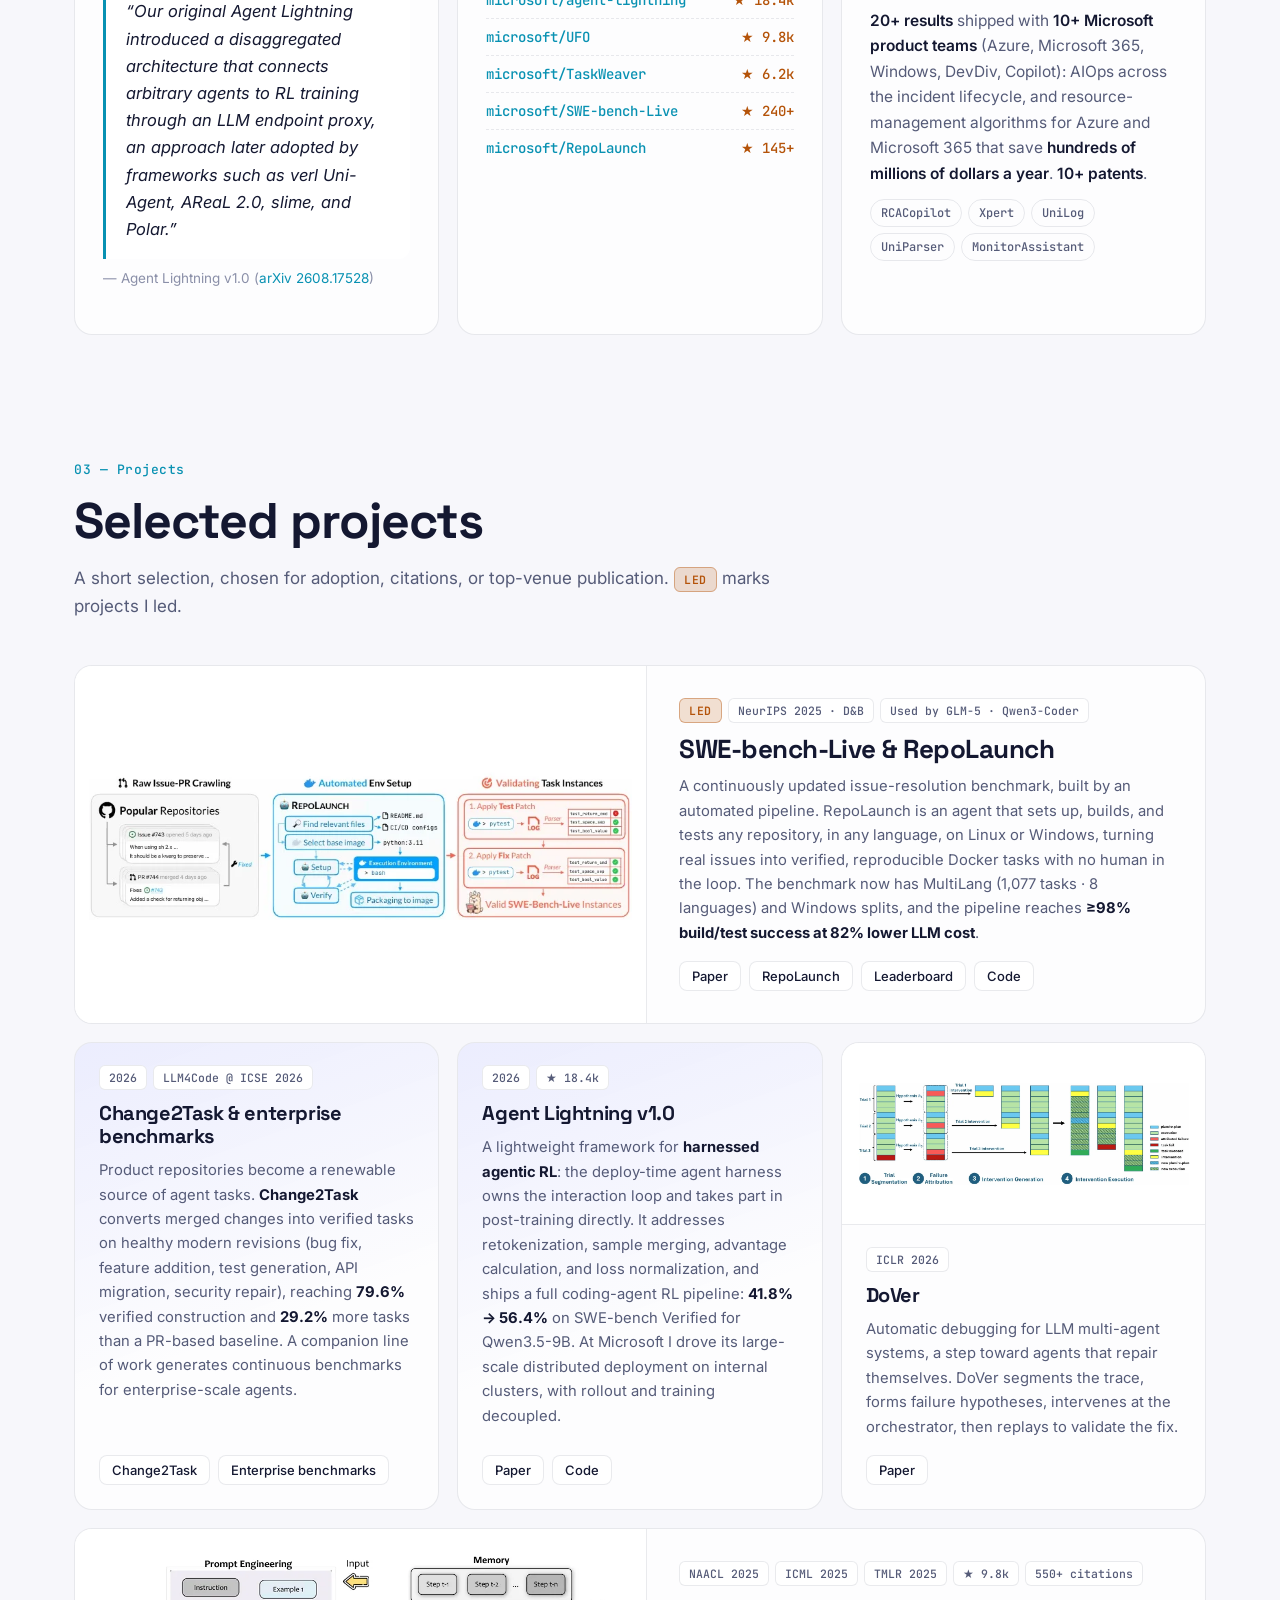
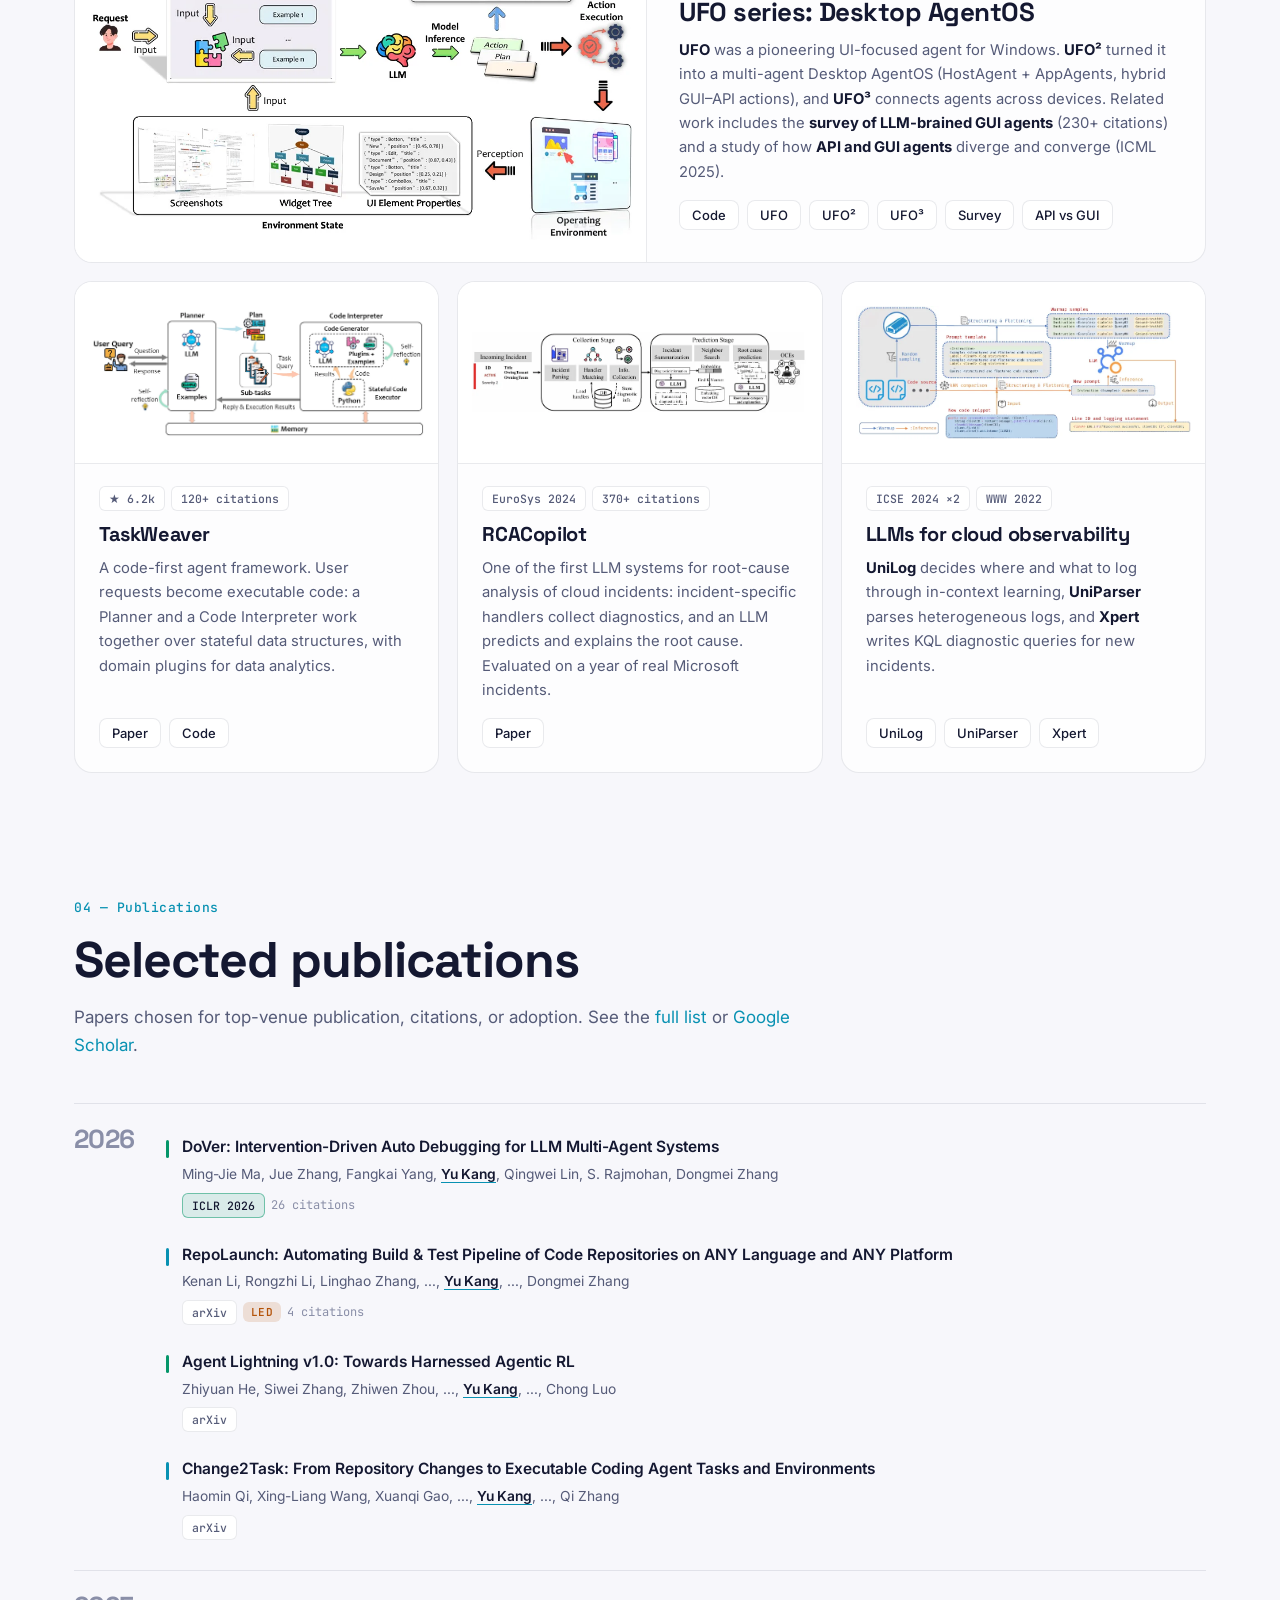
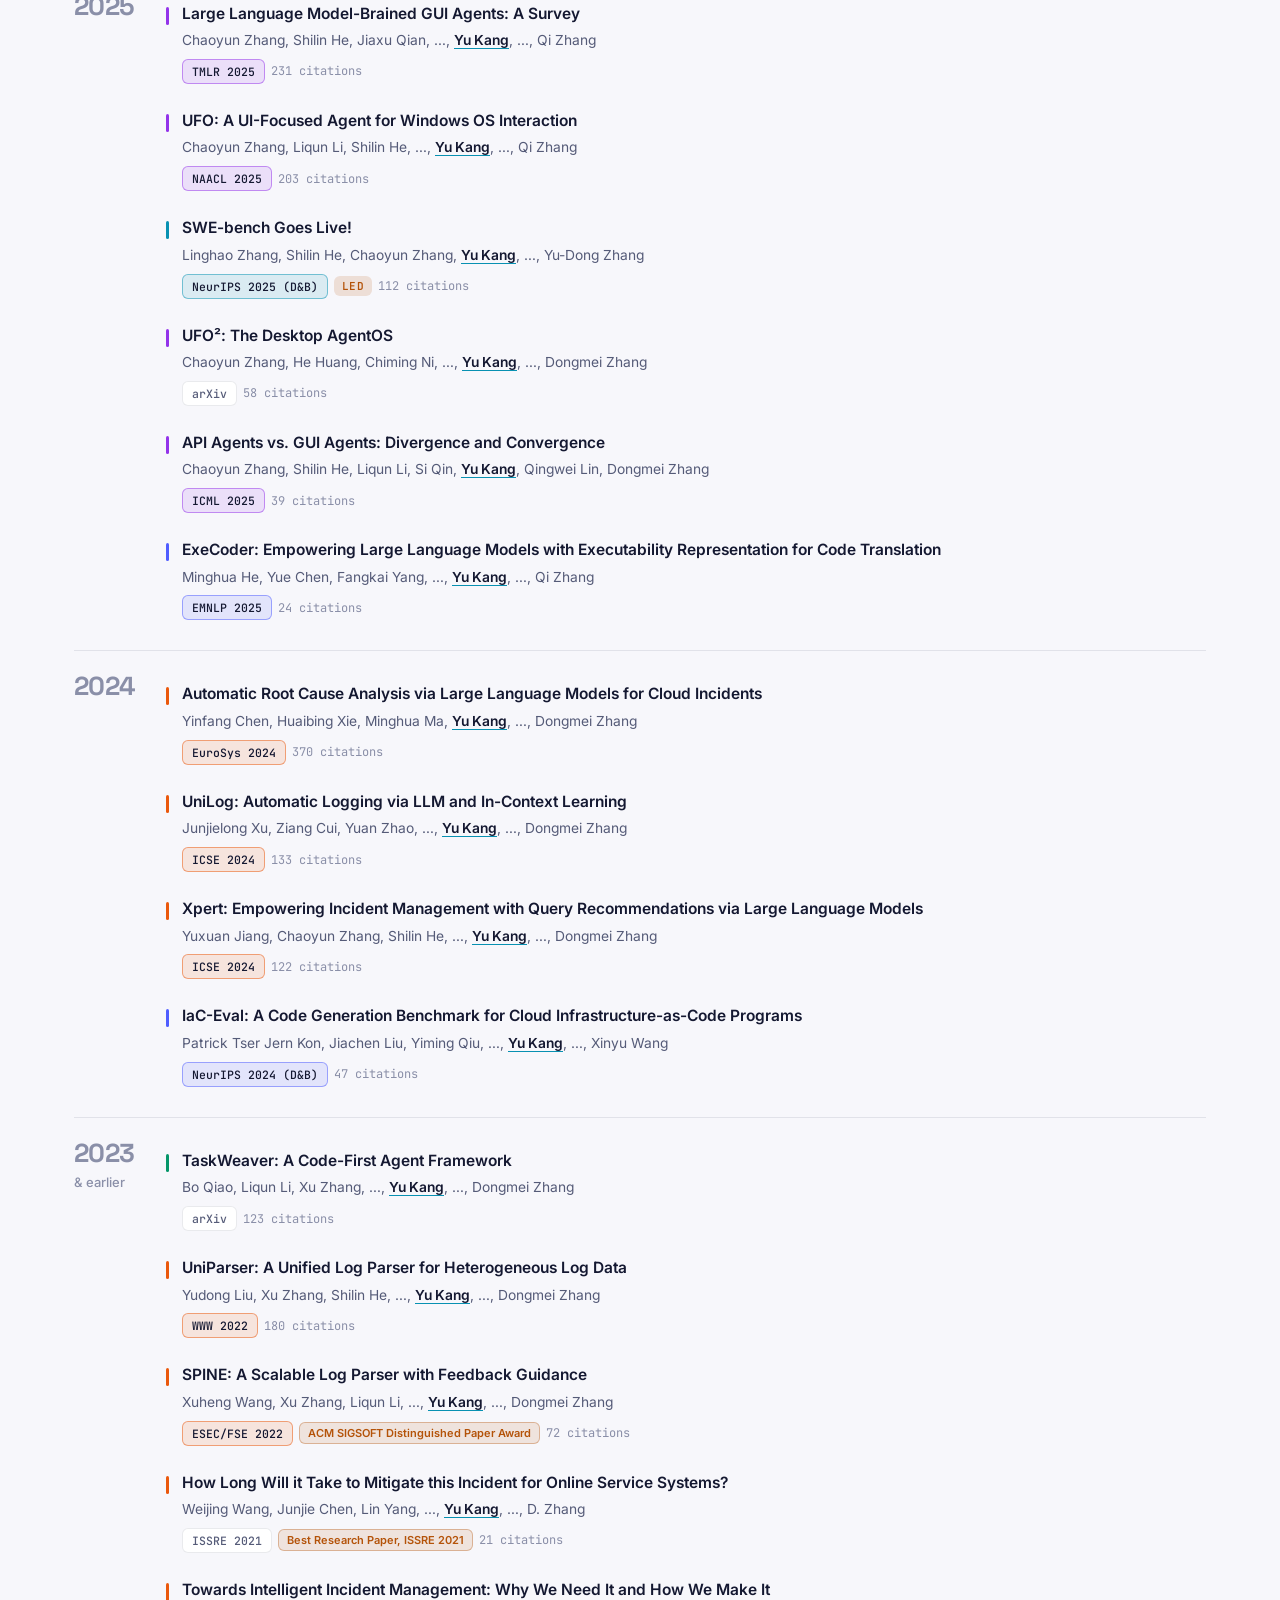
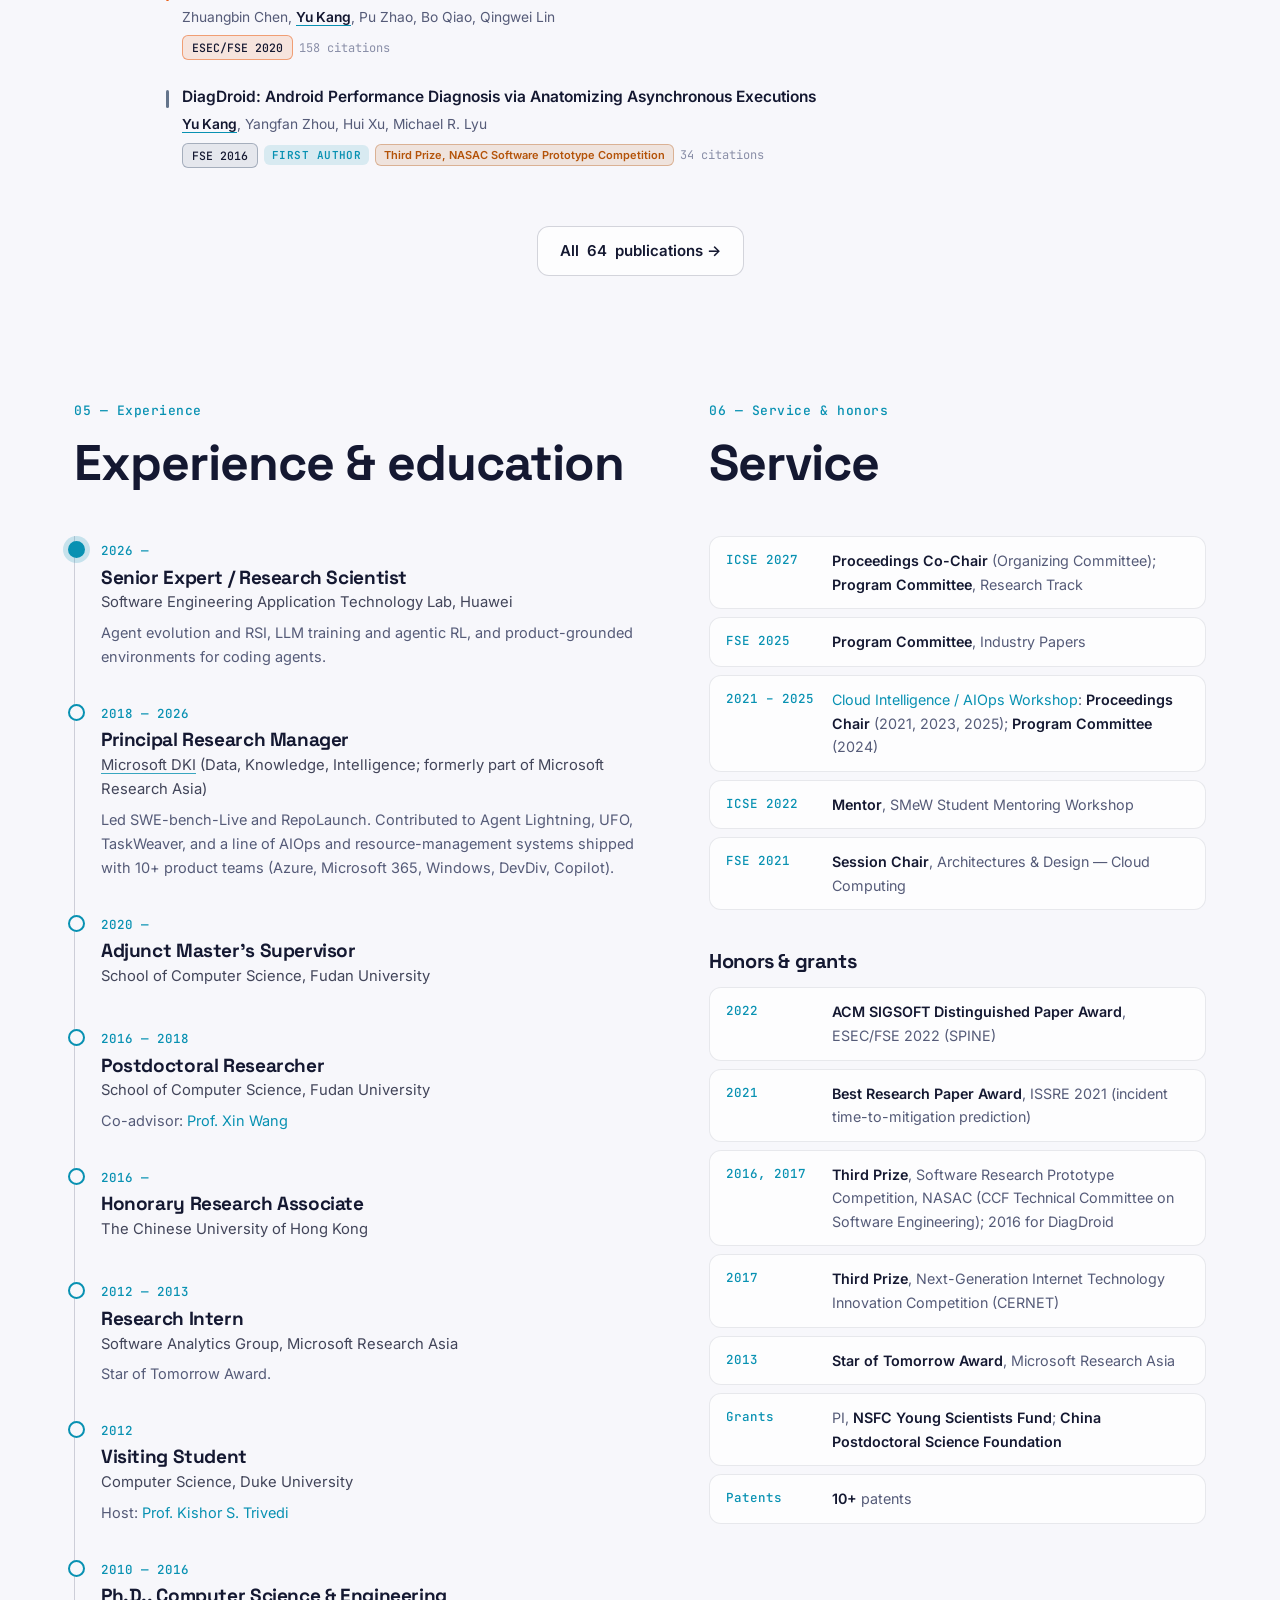
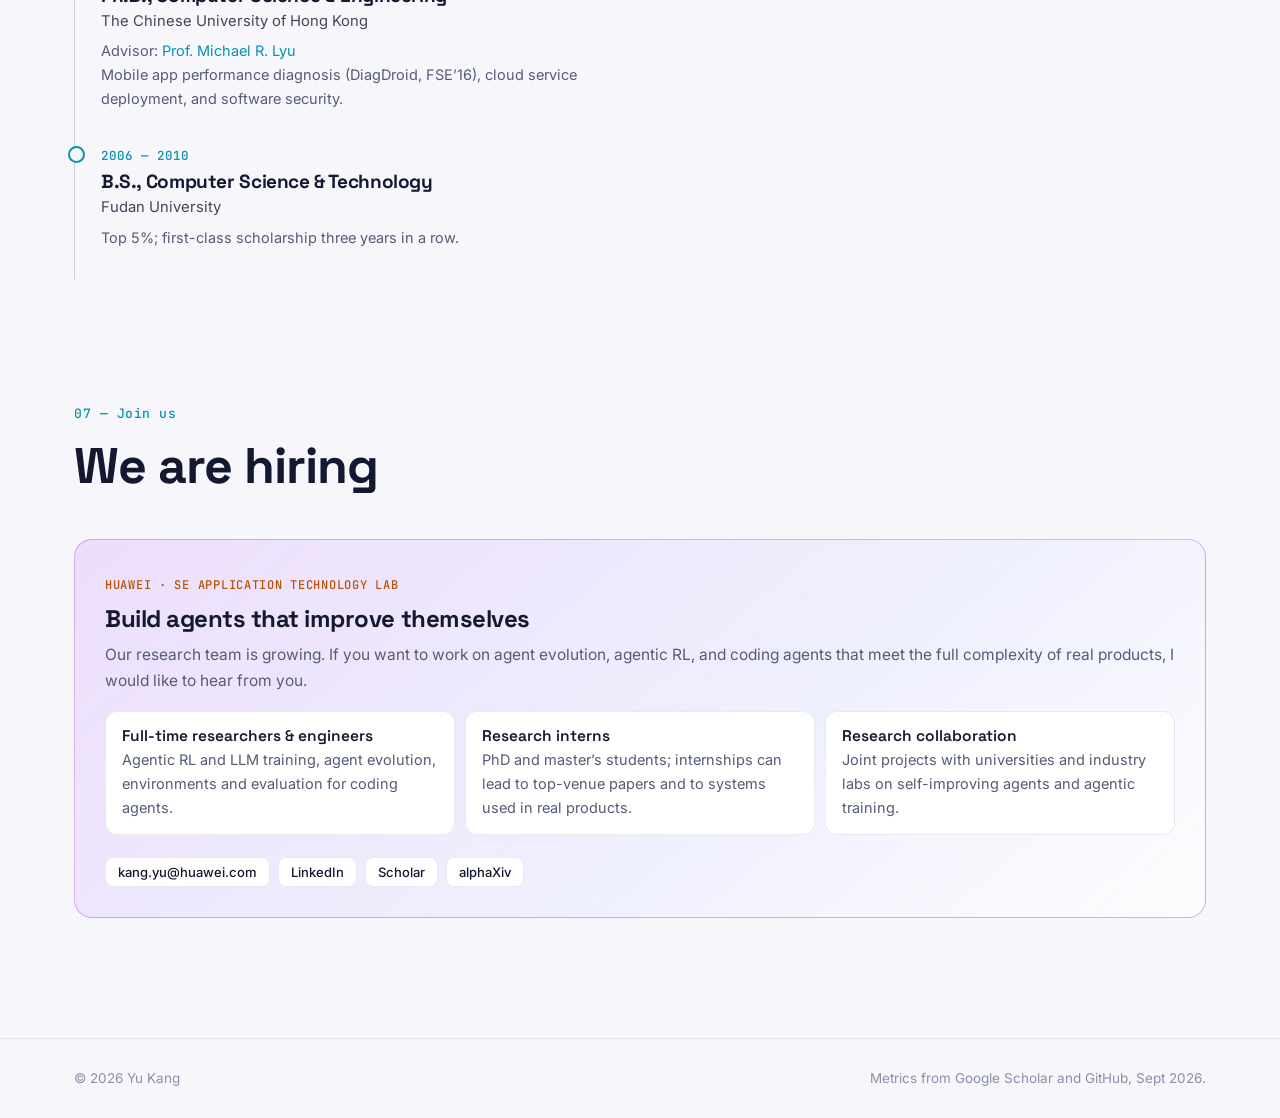
==== commit 8373dcaf: "Obfuscate email: assemble address at runtime from data-email attribute" ====
--- a/index.html
+++ b/index.html
@@ -82,7 +82,7 @@
         <a class="btn ghost" href="#join">Join our team</a>
         <div class="socials">
           <a href="https://scholar.google.com/citations?user=M_lzR_0AAAAJ" target="_blank" rel="noopener" aria-label="Google Scholar" title="Google Scholar"><svg viewBox="0 0 24 24"><path d="M12 3 1 9l11 6 9-4.9V17h2V9L12 3zm-6.8 9.7V16c0 1.9 3 3.5 6.8 3.5s6.8-1.6 6.8-3.5v-3.3L12 16.4l-6.8-3.7z" fill="currentColor" stroke="none"/></svg></a>
-          <a href="mailto:kang.yu@huawei.com" aria-label="Email" title="kang.yu@huawei.com"><svg viewBox="0 0 24 24"><rect x="3" y="5" width="18" height="14" rx="2"/><path d="m3.5 6.5 8.5 6.5 8.5-6.5"/></svg></a>
+          <a data-email="kang.yu/huawei.com" aria-label="Email" title="Email"><svg viewBox="0 0 24 24"><rect x="3" y="5" width="18" height="14" rx="2"/><path d="m3.5 6.5 8.5 6.5 8.5-6.5"/></svg></a>
           <a href="https://www.linkedin.com/in/yu-kang/" target="_blank" rel="noopener" aria-label="LinkedIn" title="LinkedIn"><svg viewBox="0 0 24 24"><path d="M4.98 3.5a2.5 2.5 0 1 1 0 5 2.5 2.5 0 0 1 0-5zM3 9.5h4V21H3zM9.5 9.5h3.8v1.6h.1c.5-1 1.8-2 3.8-2 4 0 4.8 2.6 4.8 6V21h-4v-5.2c0-1.3 0-2.9-1.8-2.9s-2 1.4-2 2.8V21h-4z" fill="currentColor" stroke="none"/></svg></a>
           <a href="https://www.alphaxiv.org/@yu-kang" target="_blank" rel="noopener" aria-label="alphaXiv" title="alphaXiv"><svg viewBox="0 0 24 24"><path d="M4 20 10.5 4h3L20 20M7 14h10"/></svg></a>
           <a href="https://conf.researchr.org/profile/icse-2027/yukang" target="_blank" rel="noopener" aria-label="researchr profile" title="ICSE 2027 profile"><svg viewBox="0 0 24 24"><path d="M5 4h14v16H5zM8 8h8M8 12h8M8 16h5"/></svg></a>
@@ -508,7 +508,7 @@
         <li><b>Research collaboration</b>Joint projects with universities and industry labs on self-improving agents and agentic training.</li>
       </ul>
       <div class="proj-links">
-        <a href="mailto:kang.yu@huawei.com">Email: kang.yu@huawei.com</a>
+        <a data-email="kang.yu/huawei.com">Email</a>
         <a href="https://www.linkedin.com/in/yu-kang/" target="_blank" rel="noopener">LinkedIn</a>
         <a href="https://scholar.google.com/citations?user=M_lzR_0AAAAJ" target="_blank" rel="noopener">Scholar</a>
         <a href="https://www.alphaxiv.org/@yu-kang" target="_blank" rel="noopener">alphaXiv</a>
